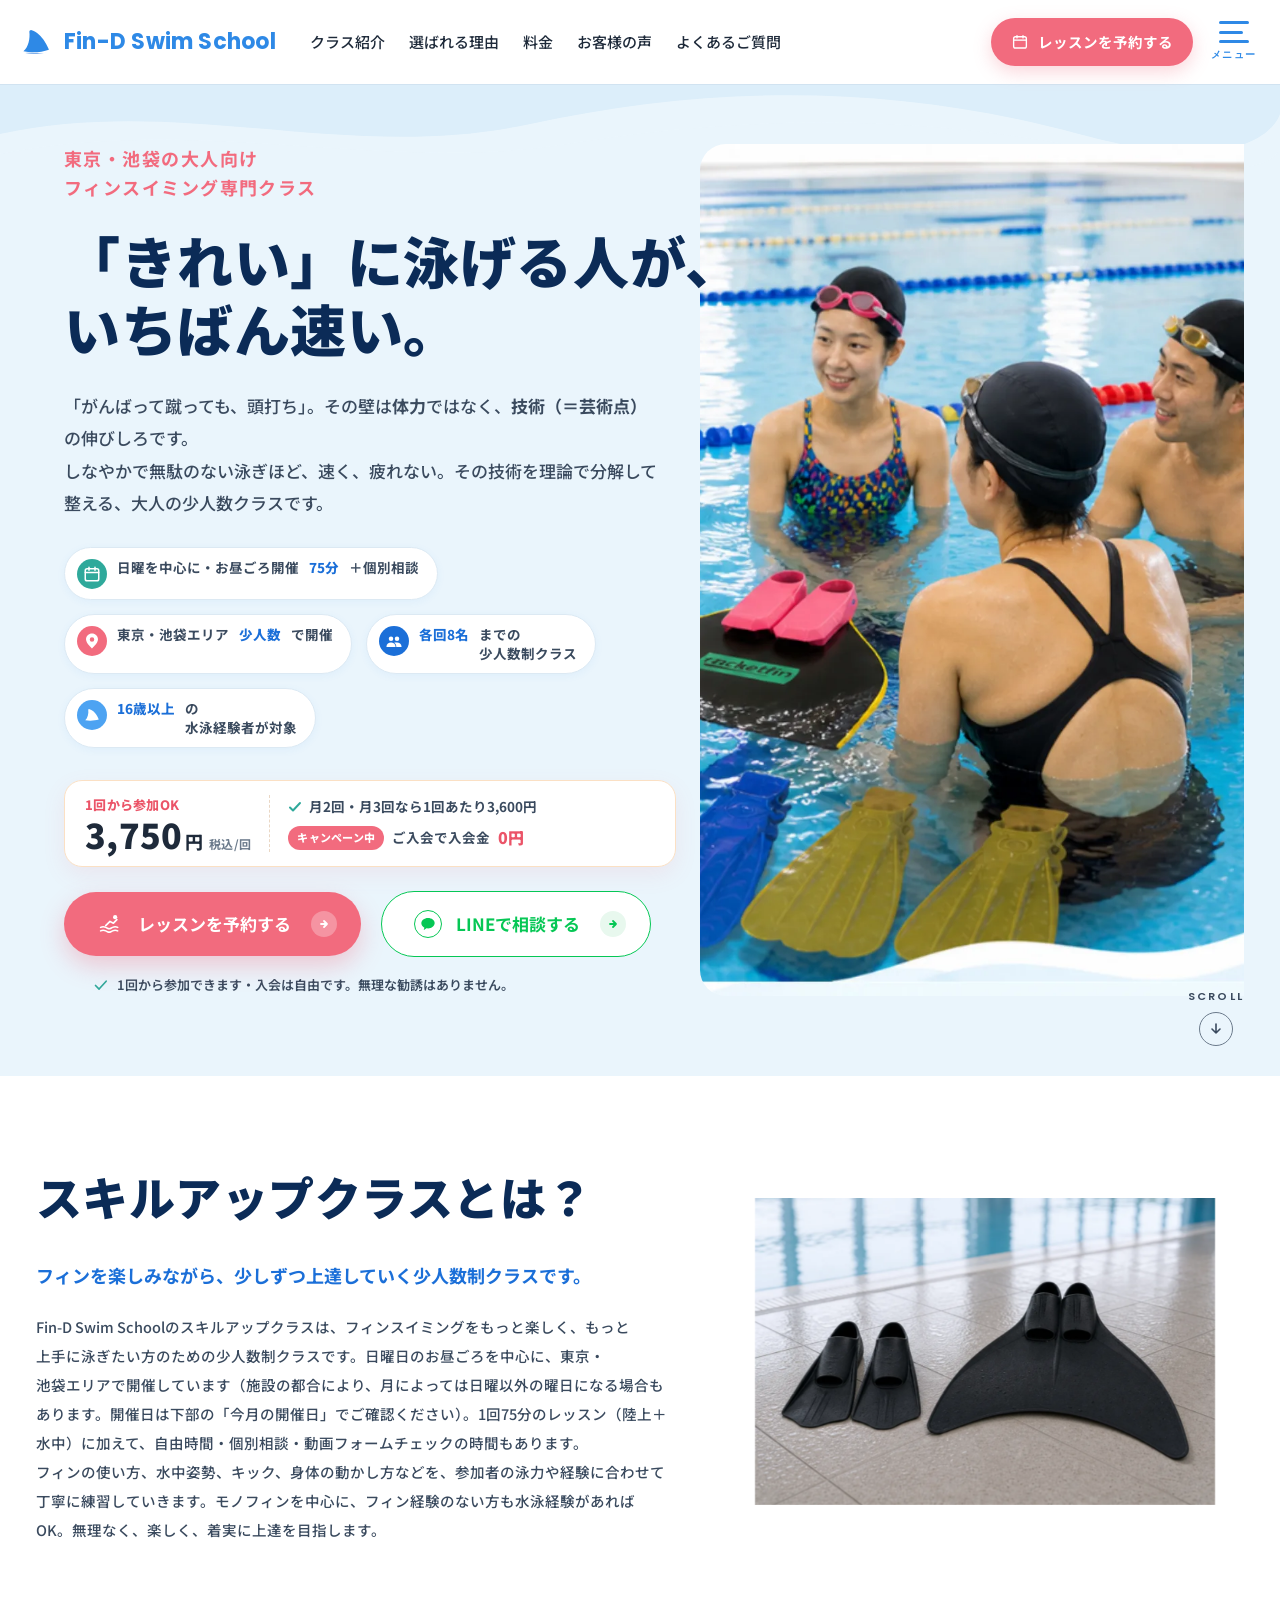
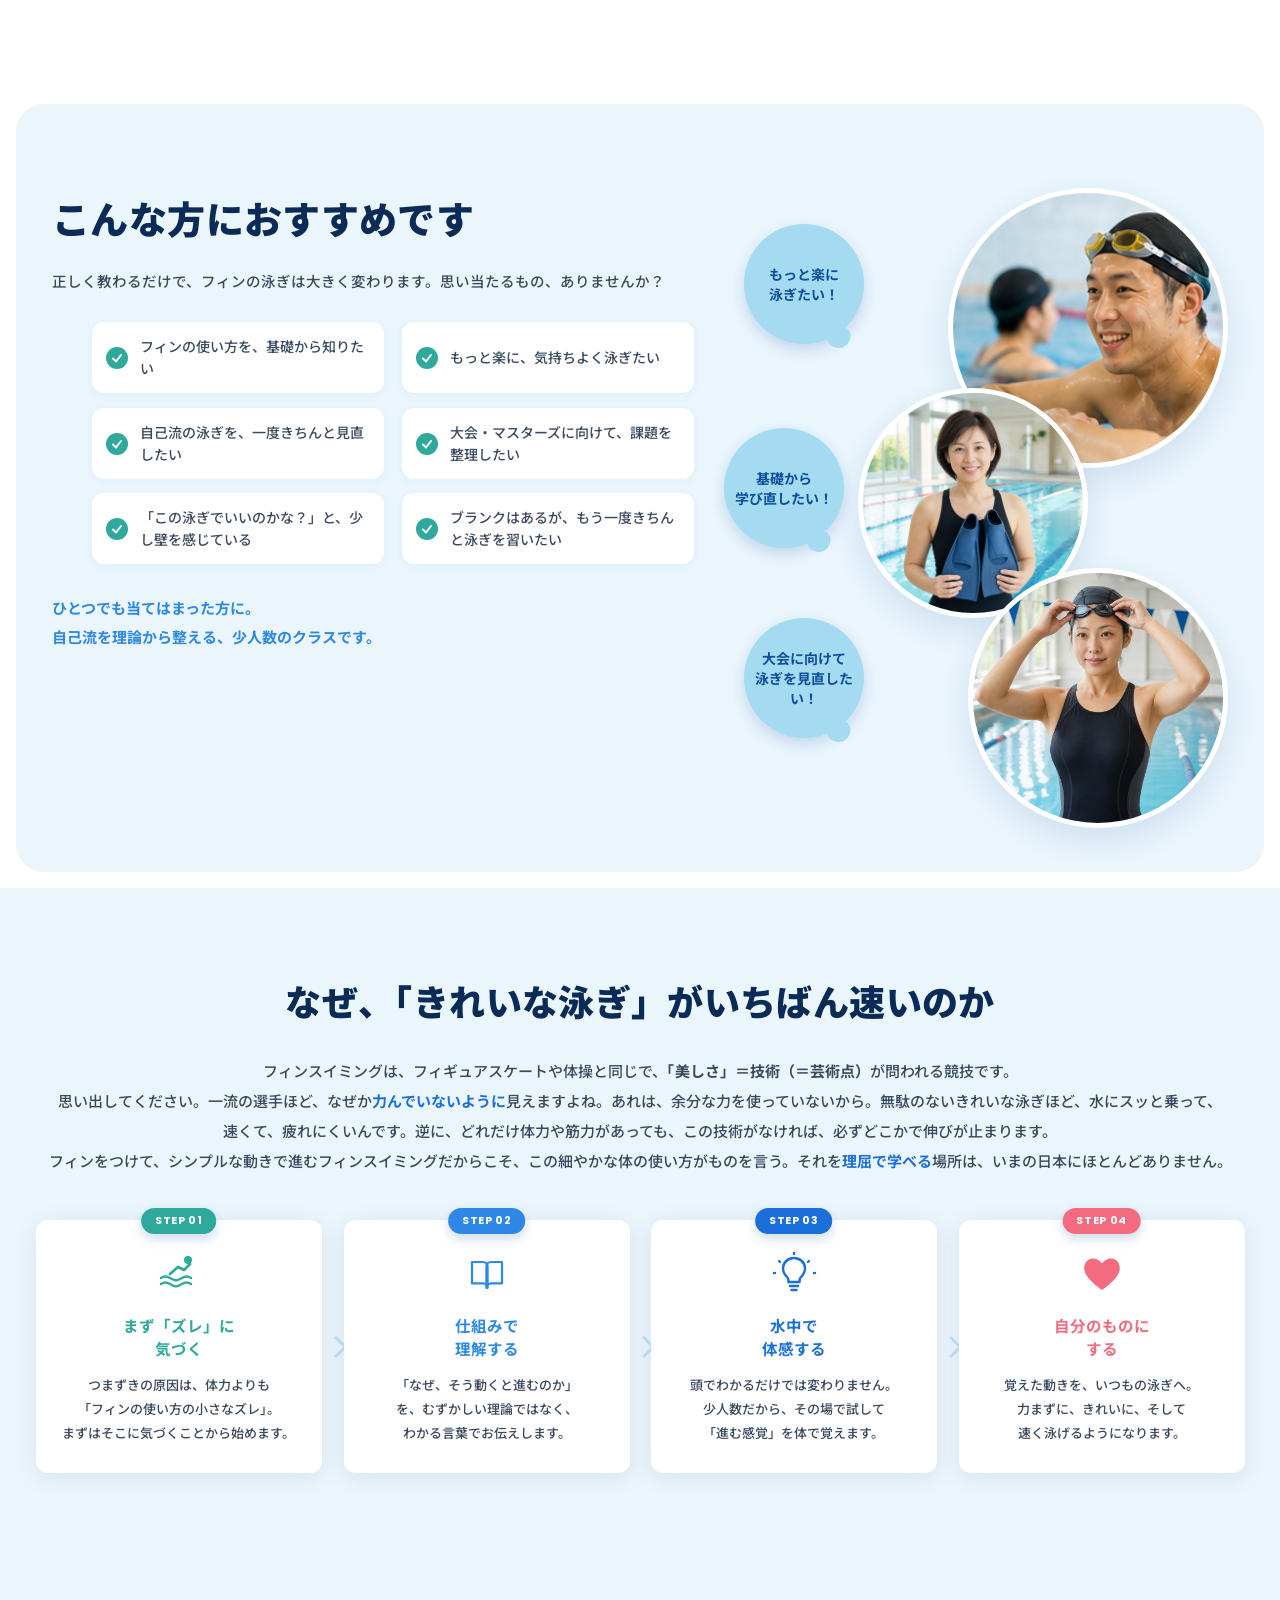
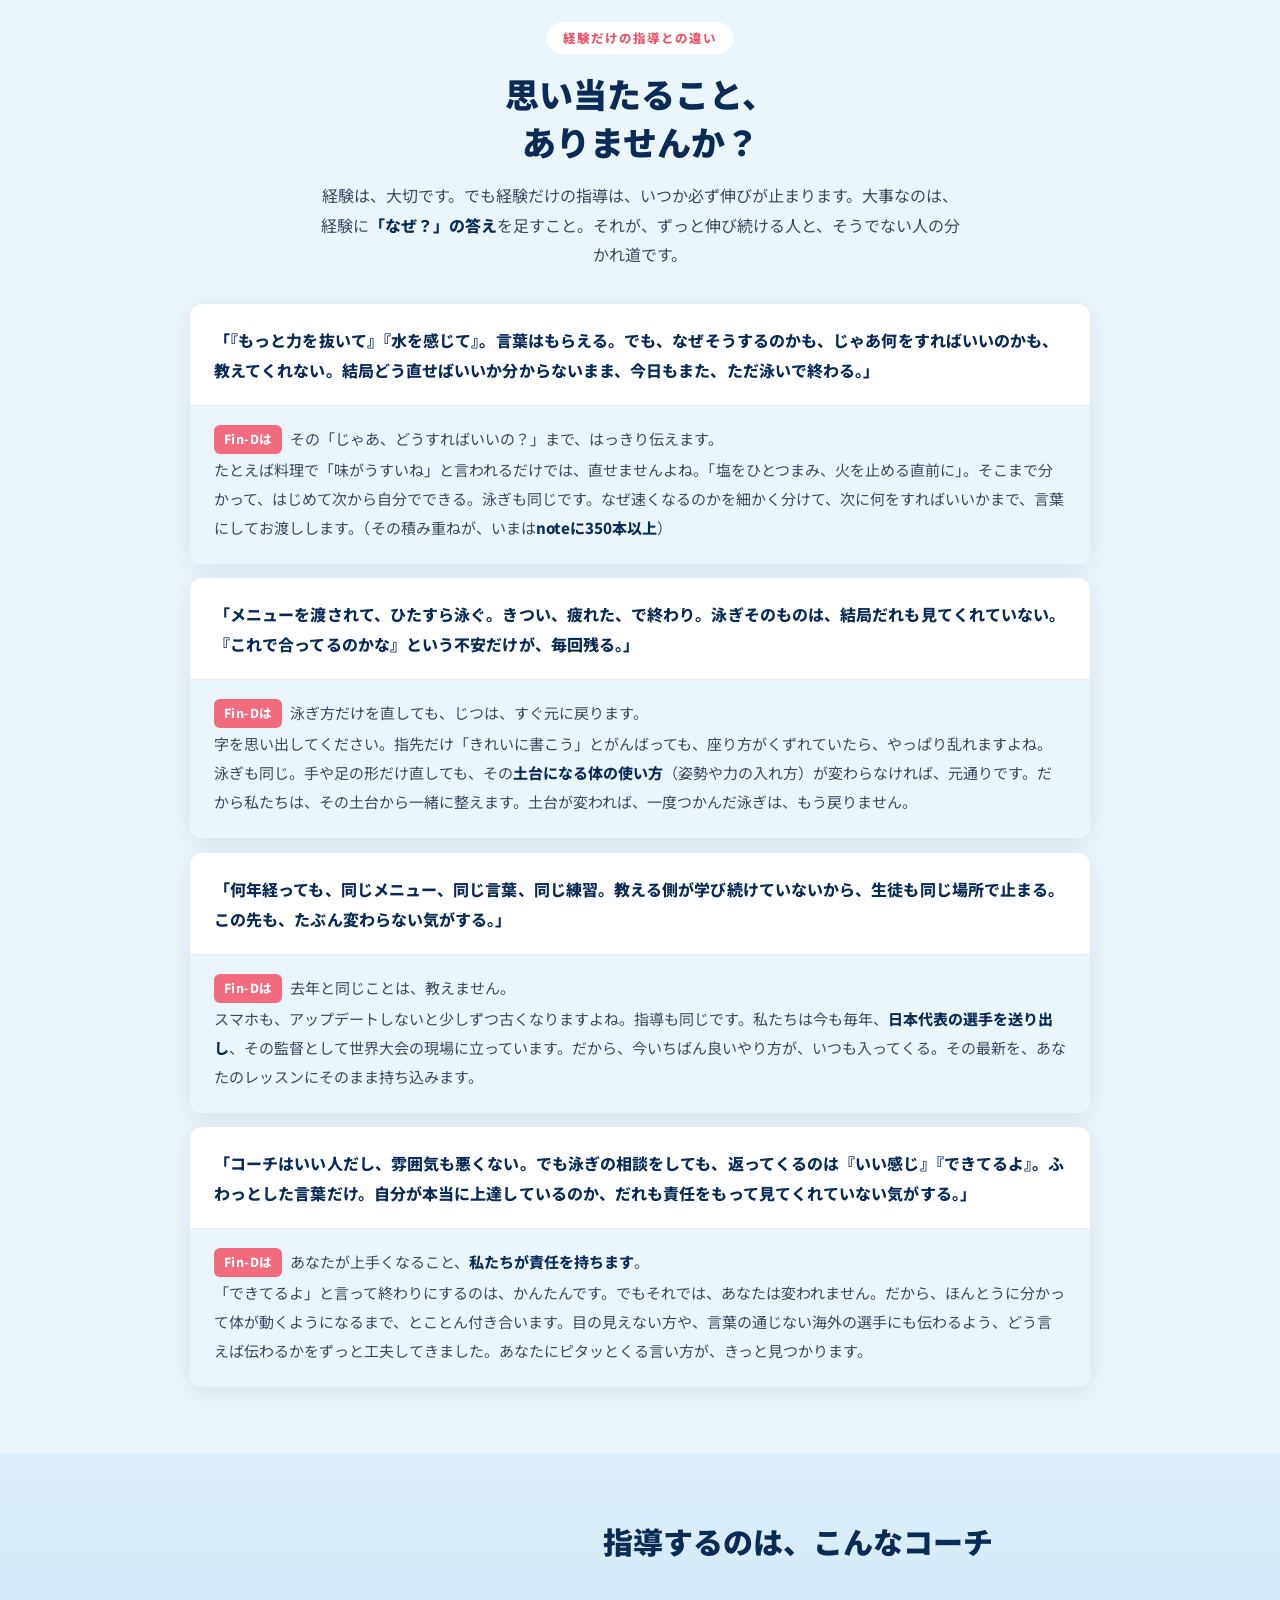
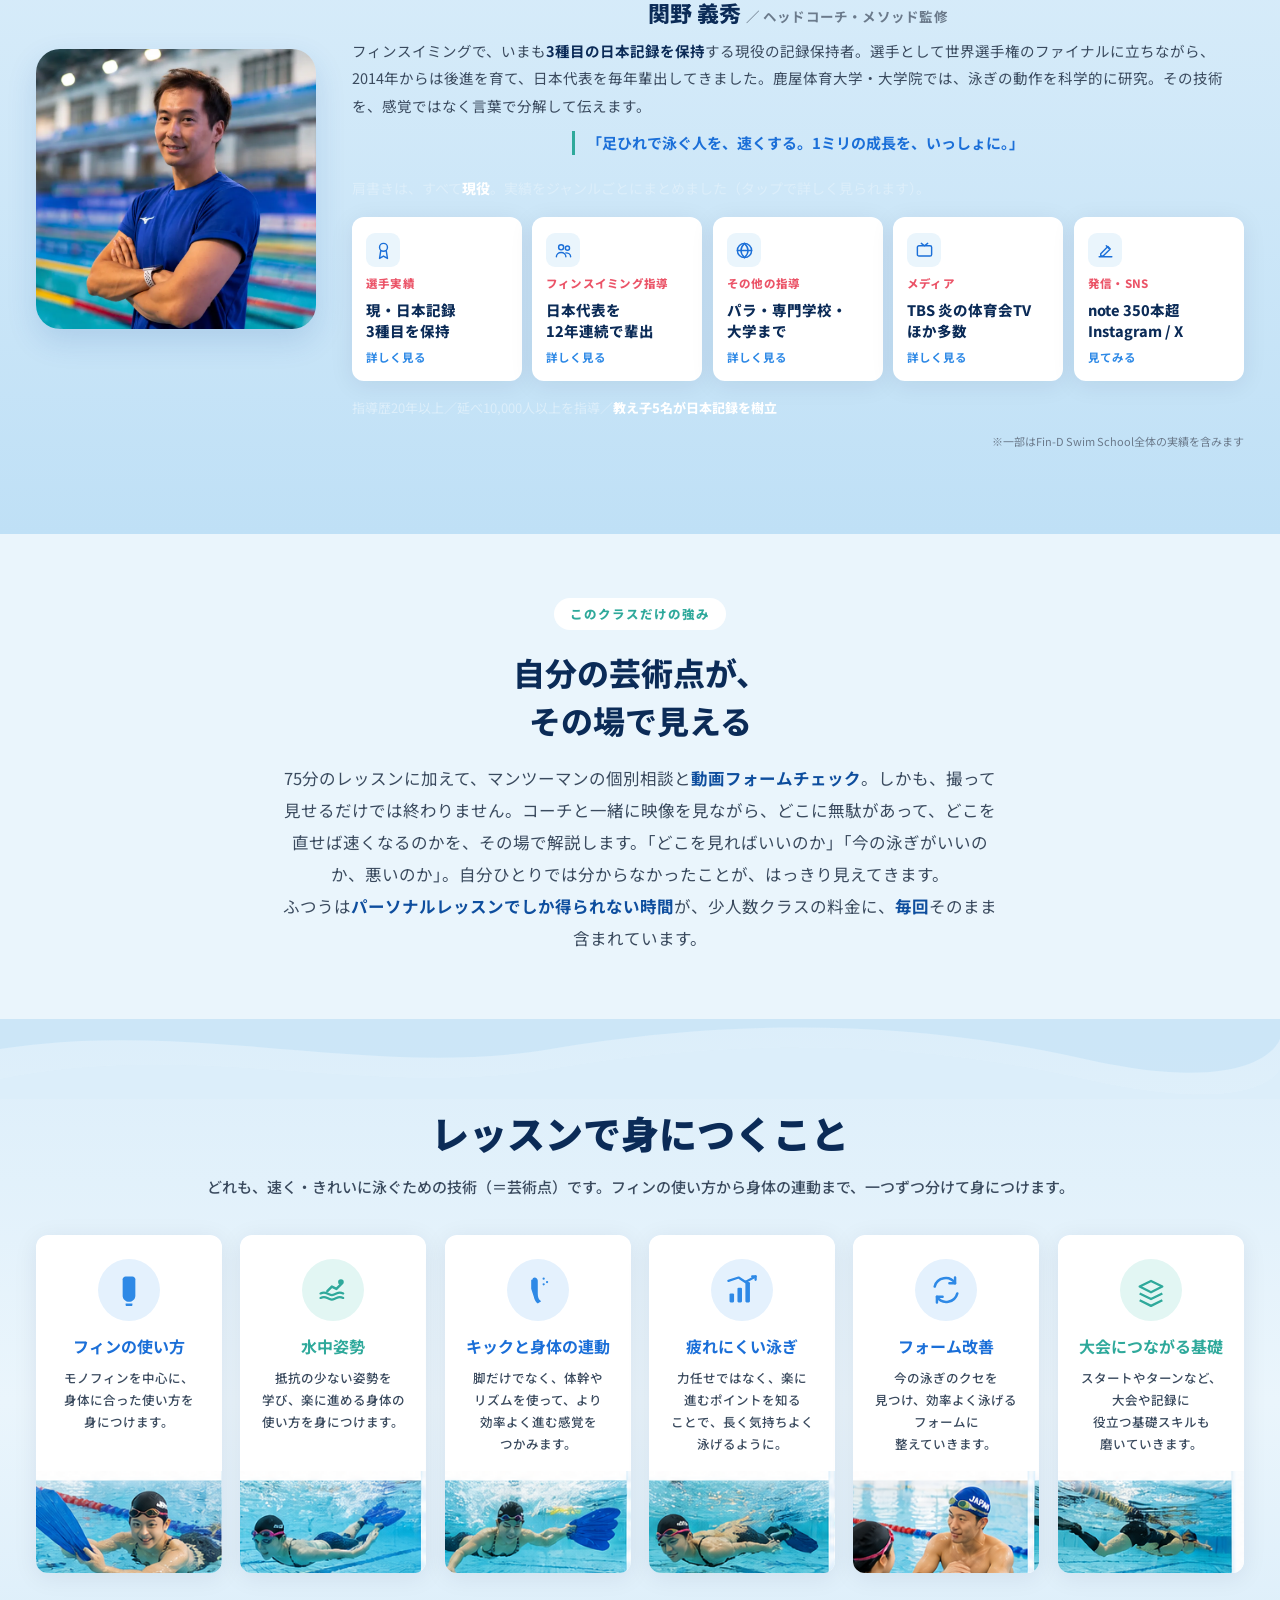
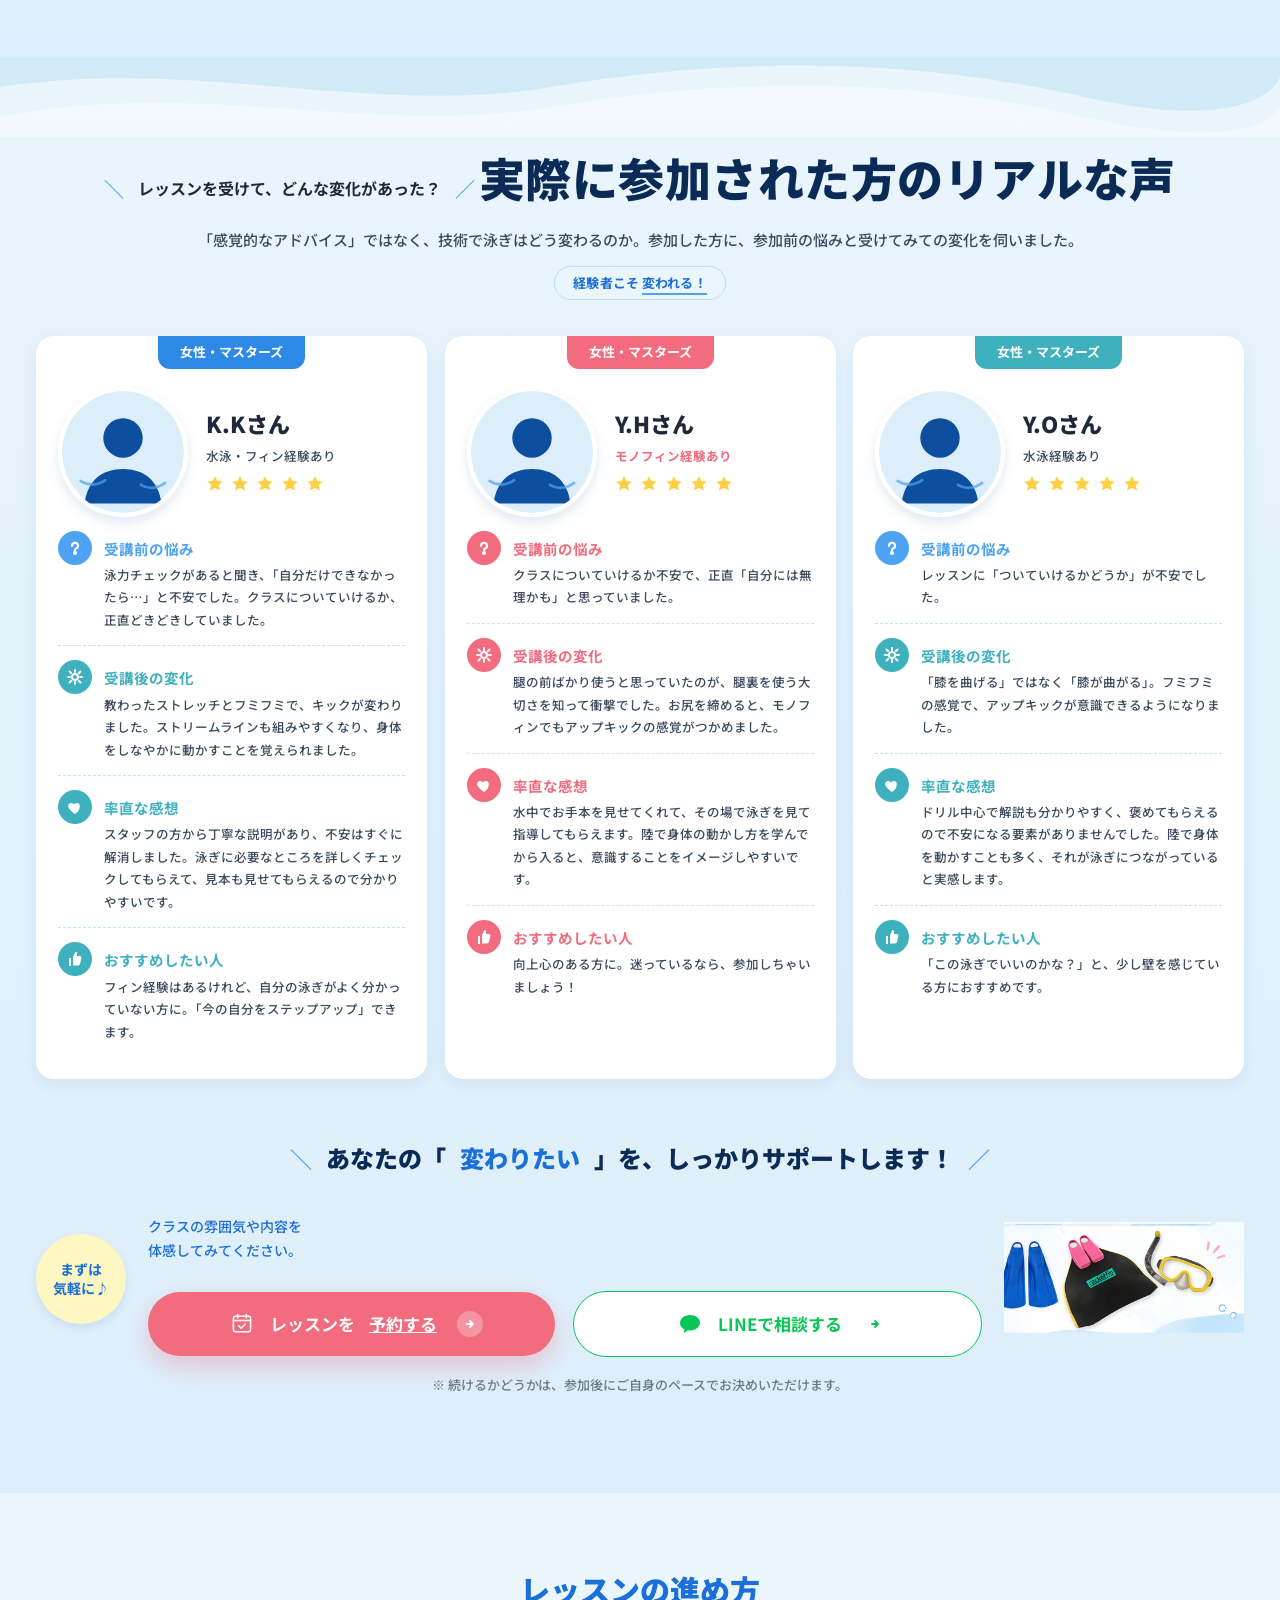
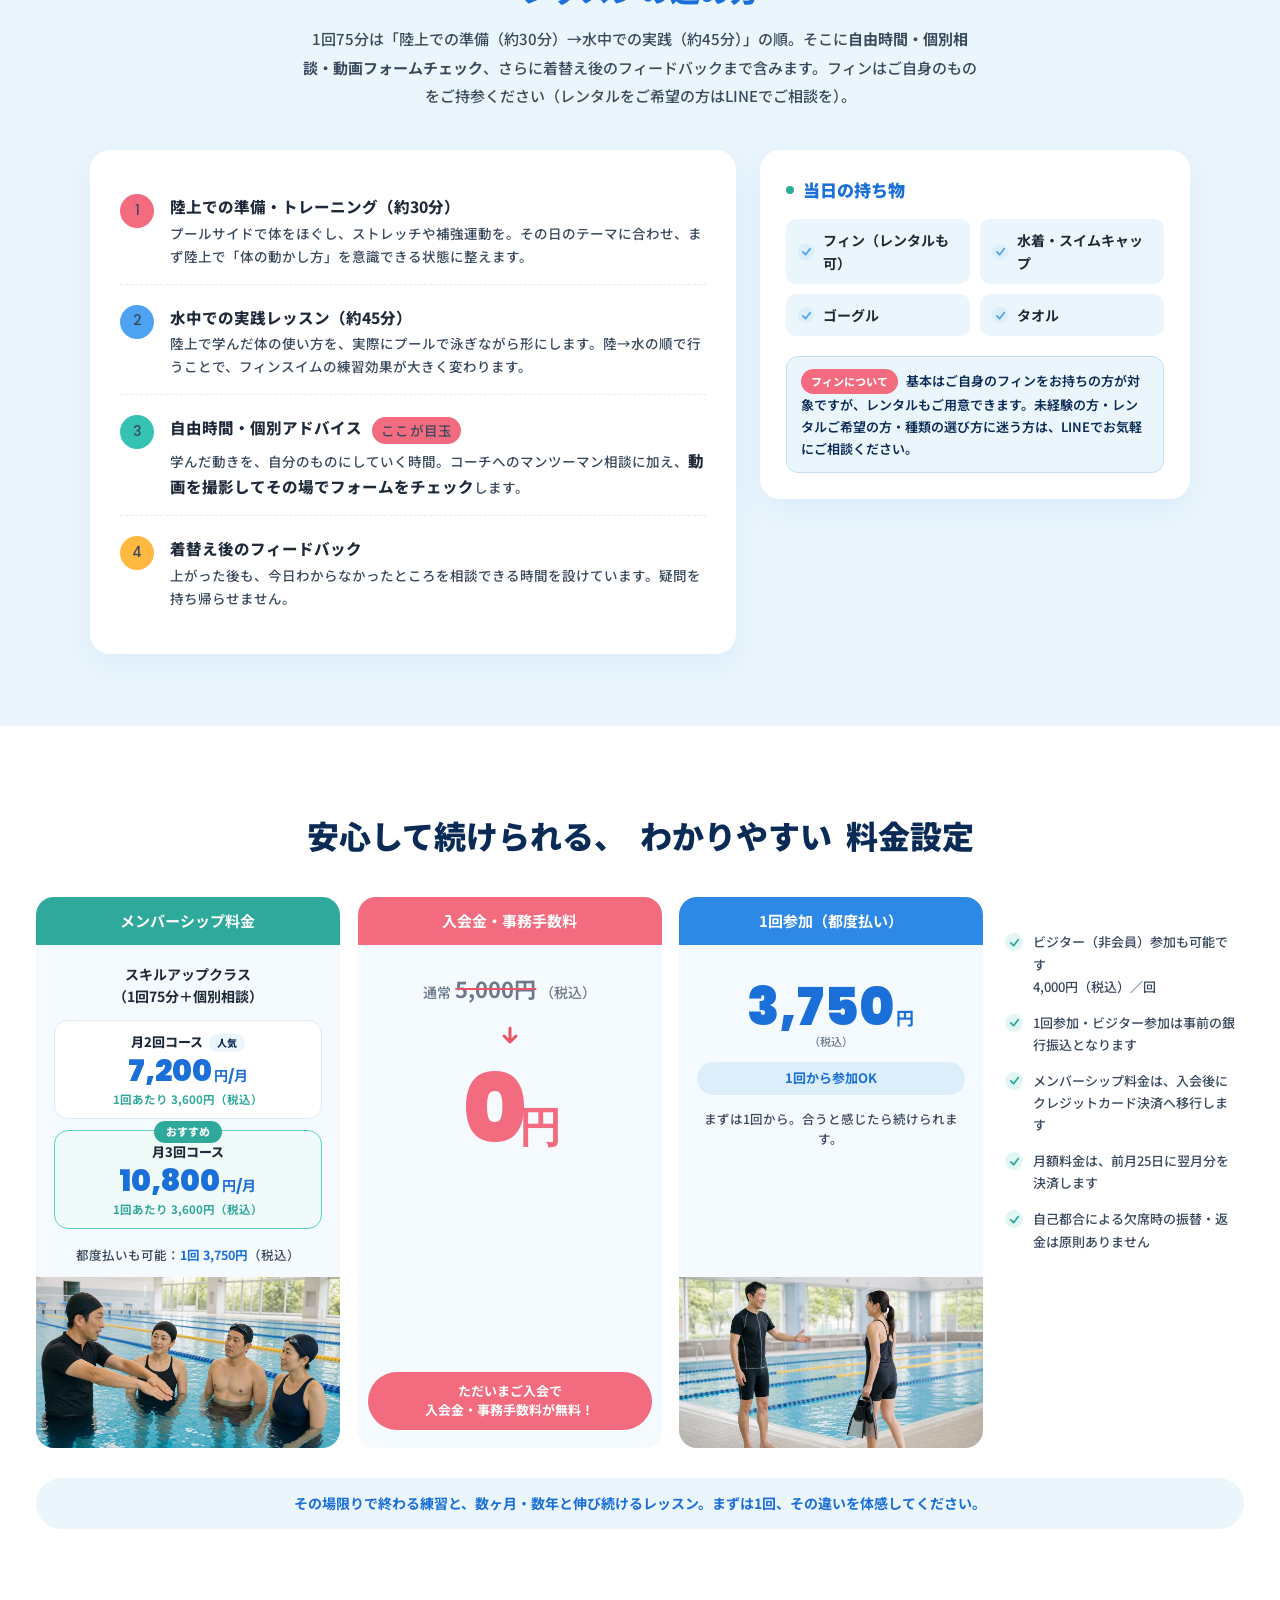
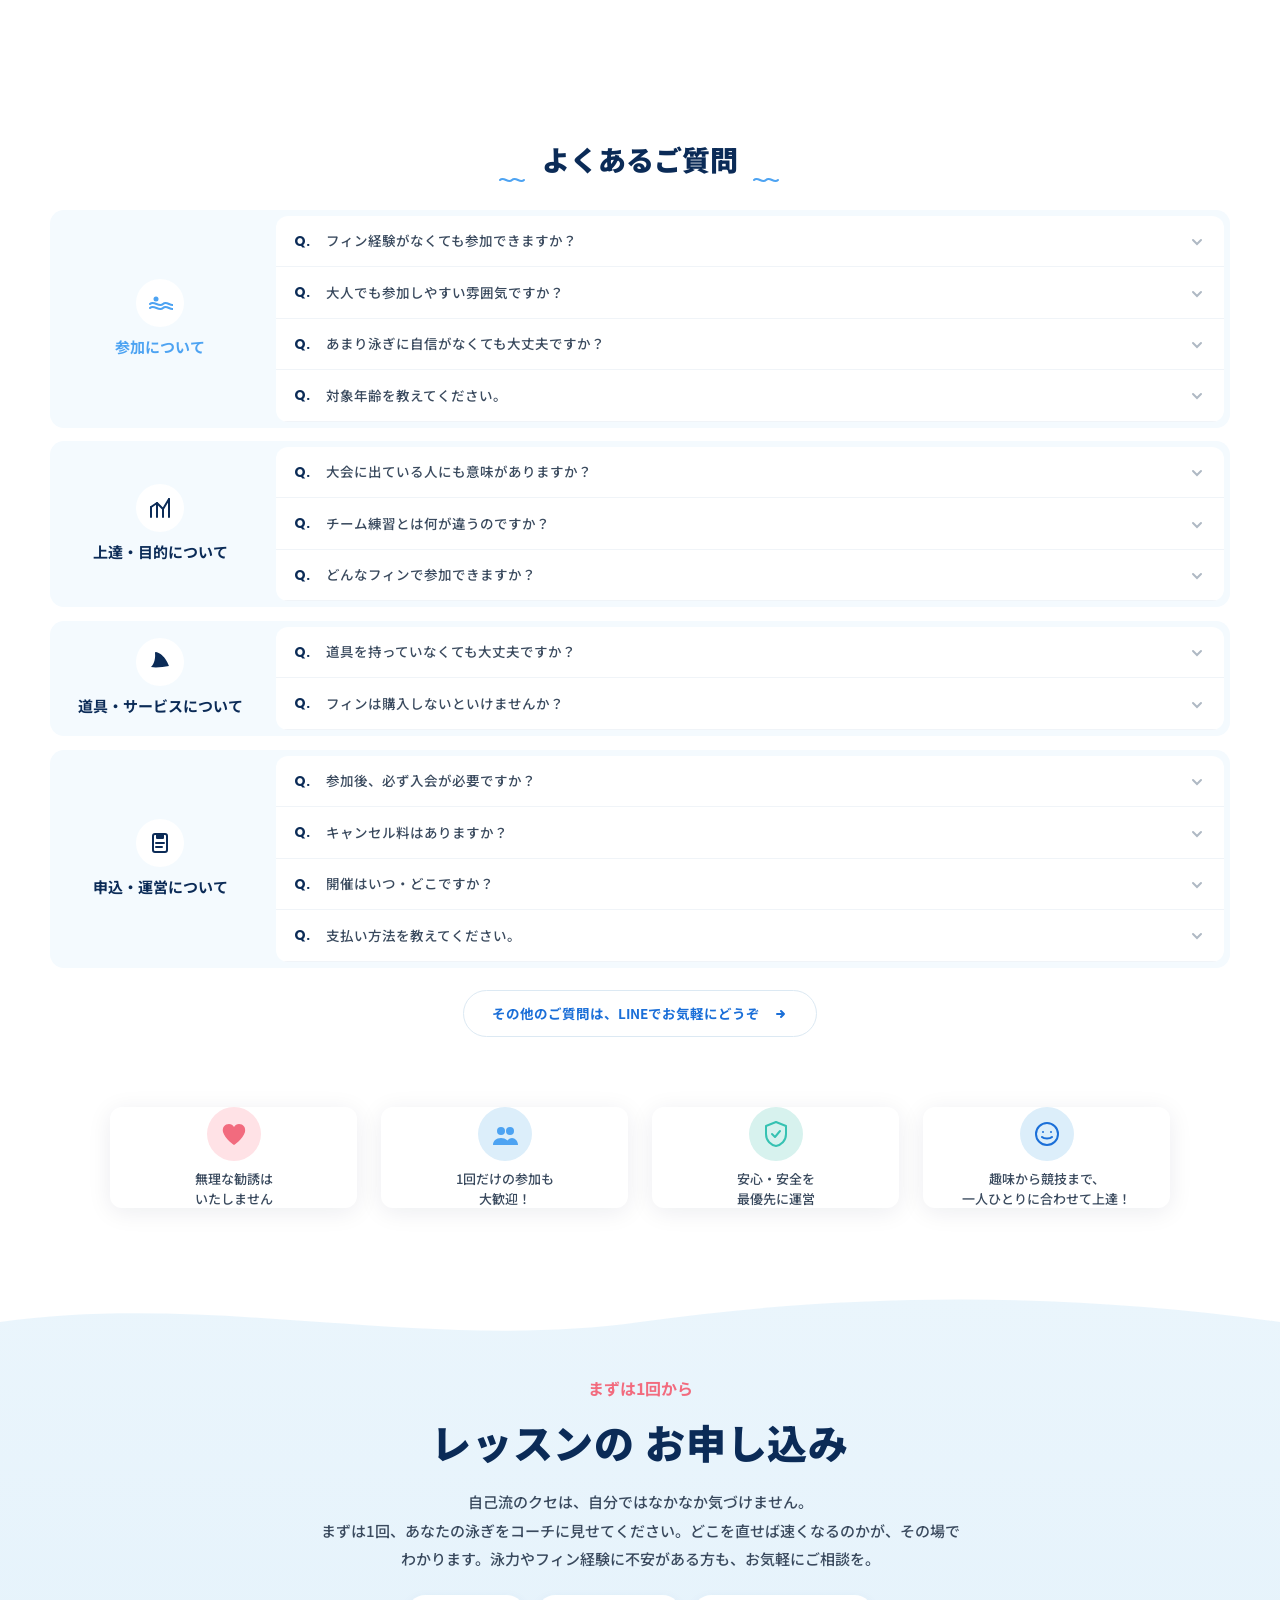
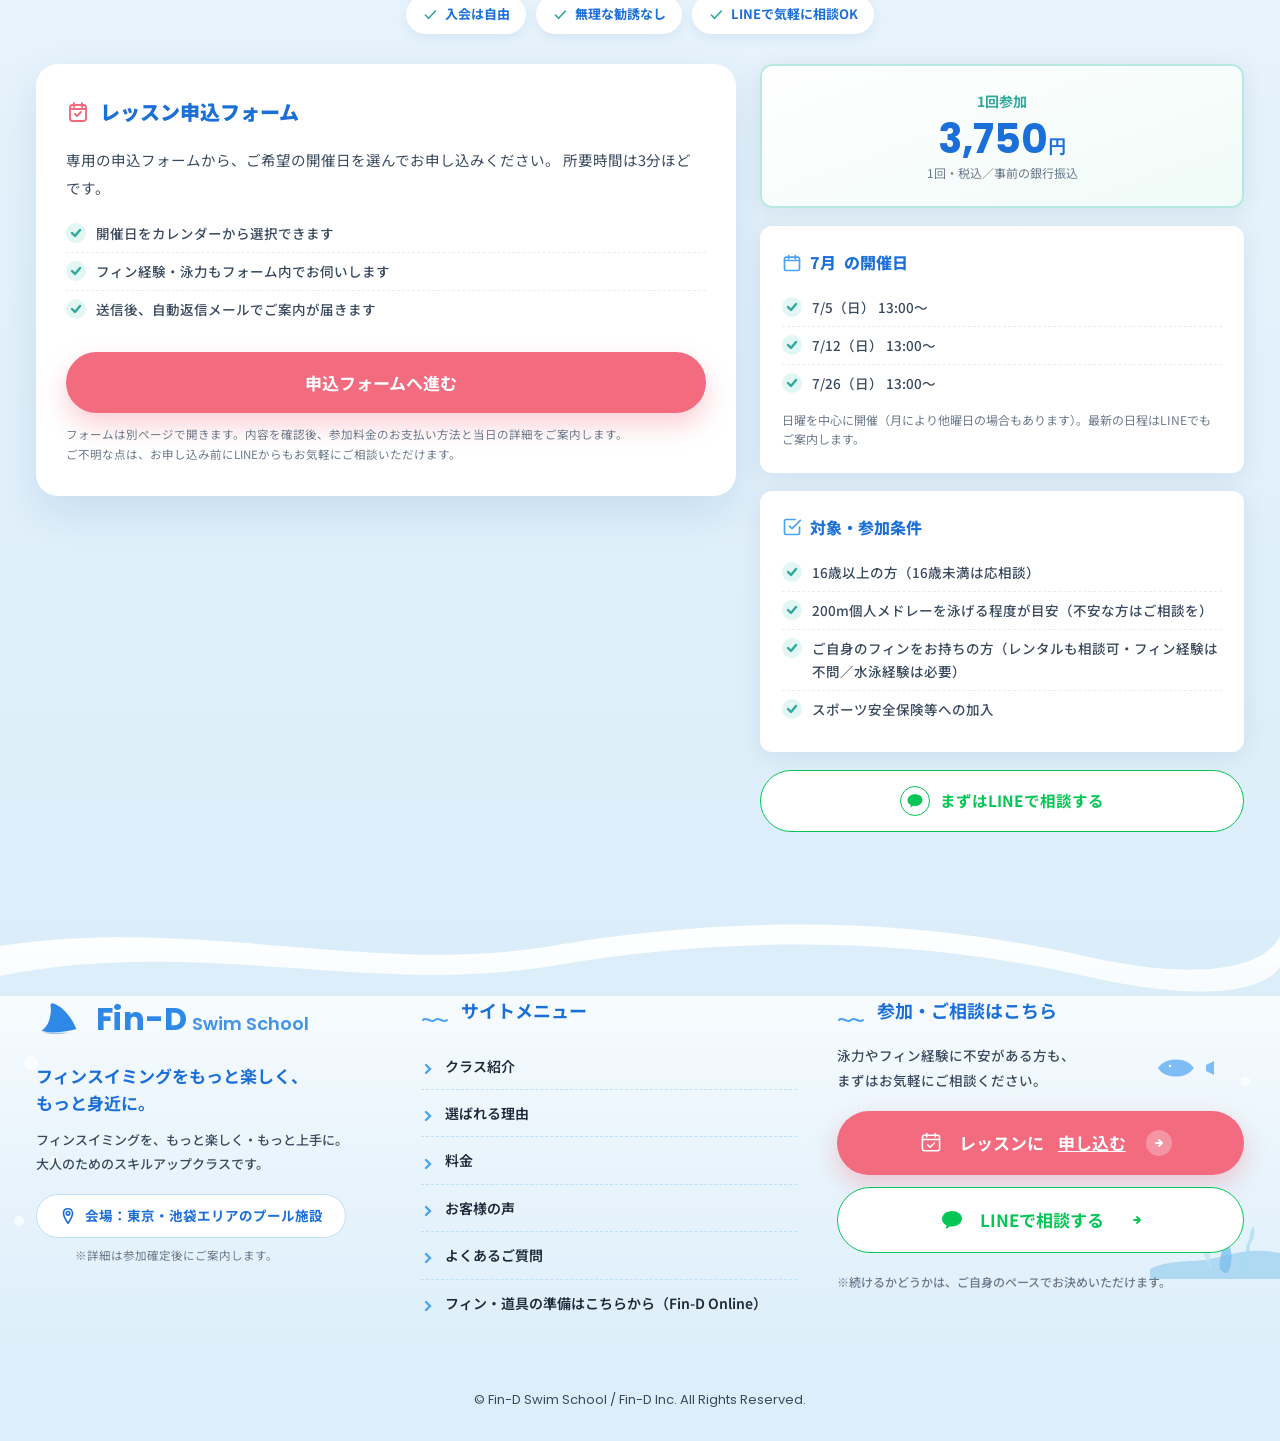
==== index.html @ 29ef105e "fix: 直書きreveal要素の空白固着を解消（比較/コーチ/当日の流れ） 登場アニメJSが自分でクラスを付けた要素のみ監視しており、HTMLに class="reveal"を直書きした18要素(比" ====
<!doctype html>
<html lang="ja">
<head>
<meta charset="utf-8" />
<meta name="viewport" content="width=device-width,initial-scale=1" />
<title>フィンスイミング教室｜東京・池袋の大人向けスキルアップクラス｜Fin-D Swim School</title>
<meta name="description" content="東京・池袋のフィンスイミング教室。「きれいに泳げる人が、いちばん速い」——フィンスイミングは芸術点＝技術が問われる競技です。日本記録保持者のヘッドコーチが、自己流を理論で分解して整える16歳以上の少人数制クラス（各回8名）。日曜を中心に月数回、75分レッスン（陸上＋水中）＋動画フォームチェック・個別相談つき。" />
<meta name="keywords" content="フィンスイミング,フィンスイミング 教室,フィンスイミング 東京,フィンスイミング 池袋,フィンスイミング 大人,モノフィン,スキルアップ,Fin-D Swim School" />
<meta name="robots" content="index, follow" />
<link rel="canonical" href="https://yoshihire.github.io/findss-skillup/" />
<meta property="og:site_name" content="Fin-D Swim School" />
<meta property="og:title" content="フィンスイミング教室｜東京・池袋の大人向けスキルアップクラス｜Fin-D Swim School" />
<meta property="og:description" content="「きれいに泳げる人が、いちばん速い」。日本記録保持者のコーチが、芸術点＝技術を理論で分解して整える、東京・池袋の大人のフィンスイミング少人数クラス。動画フォームチェック＋個別相談つき。" />
<meta property="og:type" content="website" />
<meta property="og:url" content="https://yoshihire.github.io/findss-skillup/" />
<meta property="og:image" content="https://yoshihire.github.io/findss-skillup/project/assets/fv-photo.webp" />
<meta property="og:locale" content="ja_JP" />
<meta name="twitter:card" content="summary_large_image" />
<meta name="twitter:title" content="フィンスイミング教室｜東京・池袋の大人向けスキルアップクラス｜Fin-D Swim School" />
<meta name="twitter:description" content="日本記録保持者のコーチが、芸術点＝技術を理論で分解して整える、東京・池袋の大人のフィンスイミング少人数クラス。" />
<meta name="twitter:image" content="https://yoshihire.github.io/findss-skillup/project/assets/fv-photo.webp" />
<script type="application/ld+json">
{
  "@context": "https://schema.org",
  "@graph": [
    {
      "@type": ["LocalBusiness", "SportsActivityLocation"],
      "@id": "https://yoshihire.github.io/findss-skillup/#organization",
      "name": "Fin-D Swim School スキルアップクラス",
      "description": "東京・池袋の大人向けフィンスイミング専門クラス。日本記録保持者のヘッドコーチが、自己流を理論で分解して整える少人数制レッスン。",
      "url": "https://yoshihire.github.io/findss-skillup/",
      "image": "https://yoshihire.github.io/findss-skillup/project/assets/fv-photo.webp",
      "sport": "フィンスイミング",
      "areaServed": { "@type": "City", "name": "東京・池袋" },
      "address": { "@type": "PostalAddress", "addressLocality": "豊島区", "addressRegion": "東京都", "addressCountry": "JP" },
      "priceRange": "¥3,600〜¥4,000",
      "sameAs": ["https://lin.ee/xF6GnbP", "https://fin-d.co.jp"]
    },
    {
      "@type": "Person",
      "@id": "https://yoshihire.github.io/findss-skillup/#coach",
      "name": "関野 義秀",
      "jobTitle": "ヘッドコーチ・メソッド監修",
      "worksFor": { "@id": "https://yoshihire.github.io/findss-skillup/#organization" },
      "award": [
        "フィンスイミング日本記録保持者（現・3種目：800mサーフィス／4×200mサーフィスリレー／短水路800mサーフィス）",
        "世界選手権ファイナリスト",
        "日本選手権 サーフィス種目メダリスト・大会MVP2年連続",
        "ジュニア日本代表監督（2017年〜）",
        "東京2020パラリンピック 水泳コーチ"
      ],
      "alumniOf": { "@type": "CollegeOrUniversity", "name": "鹿屋体育大学" },
      "knowsAbout": ["フィンスイミング", "モノフィン", "ドルフィンキック", "水中姿勢", "水泳技術指導"]
    },
    {
      "@type": "Course",
      "name": "フィンスイミング スキルアップクラス",
      "description": "16歳以上の水泳・フィン経験者向けの少人数制（各回8名）フィンスイミングレッスン。1回75分（陸上30分＋水中45分）に、自由時間・個別相談・動画フォームチェックつき。自己流を理論で分解して整えます。",
      "provider": { "@id": "https://yoshihire.github.io/findss-skillup/#organization" },
      "instructor": { "@id": "https://yoshihire.github.io/findss-skillup/#coach" },
      "educationalCredentialAwarded": "フィンスイミング技術の習得",
      "teaches": ["フィンの使い方", "水中姿勢", "キックと身体の連動", "疲れにくい泳ぎ", "フォーム改善"],
      "offers": [
        { "@type": "Offer", "name": "1回参加（都度払い）", "price": "3750", "priceCurrency": "JPY", "category": "都度払い" },
        { "@type": "Offer", "name": "月2回コース", "price": "7200", "priceCurrency": "JPY", "category": "月額" },
        { "@type": "Offer", "name": "月3回コース", "price": "10800", "priceCurrency": "JPY", "category": "月額" }
      ],
      "hasCourseInstance": {
        "@type": "CourseInstance",
        "courseMode": "Onsite",
        "courseWorkload": "PT75M",
        "location": {
          "@type": "Place",
          "name": "東京・池袋エリアの屋内プール",
          "address": { "@type": "PostalAddress", "addressLocality": "豊島区", "addressRegion": "東京都", "addressCountry": "JP" }
        }
      }
    },
    {
      "@type": "FAQPage",
      "mainEntity": [
        { "@type": "Question", "name": "フィン経験がなくても参加できますか？", "acceptedAnswer": { "@type": "Answer", "text": "フィン経験は問いませんが、一定の泳力（200m個人メドレーが目安）のある水泳経験者の方が対象です。フィンが初めての方も、水泳経験があればご参加いただけます。不安な方はLINEでご相談ください。" } },
        { "@type": "Question", "name": "大人でも参加しやすい雰囲気ですか？", "acceptedAnswer": { "@type": "Answer", "text": "はい、大人の参加者も多く、マスターズ世代の方まで幅広くご参加いただいています。" } },
        { "@type": "Question", "name": "大会に出ている人にも意味がありますか？", "acceptedAnswer": { "@type": "Answer", "text": "はい。自己流の泳ぎに限界を感じている方を、フォームの見直しや効率的な身体の使い方でサポートします。" } },
        { "@type": "Question", "name": "チーム練習とは何が違うのですか？", "acceptedAnswer": { "@type": "Answer", "text": "チーム練習は、決められたメニューを泳ぎ込むのが中心です。私たちは、その手前にある技術（フィンの使い方や姿勢、体の動かし方）を、なぜそうするのかまで含めて、一人ひとりに合わせて教えます。" } },
        { "@type": "Question", "name": "道具を持っていなくても大丈夫ですか？", "acceptedAnswer": { "@type": "Answer", "text": "基本はご自身のフィンをお持ちの方が対象ですが、レンタルもご用意できます。フィンスイミングが未経験の方やレンタルをご希望の方は、LINEでお気軽にご相談ください。水着・スイムキャップ・ゴーグル・タオルはご持参ください。" } },
        { "@type": "Question", "name": "フィンは購入しないといけませんか？", "acceptedAnswer": { "@type": "Answer", "text": "いいえ、レンタルもご用意できます。まずはレンタルで始めて、続けたくなったら、目的やレベルに合う一本の選び方をレッスンやLINEでご相談いただけます。" } },
        { "@type": "Question", "name": "あまり泳ぎに自信がなくても大丈夫ですか？", "acceptedAnswer": { "@type": "Answer", "text": "クラスは200m個人メドレーを泳げる程度が目安ですが、泳力に不安のある方も、まずはお気軽にご相談ください。一人ひとりのレベルに合わせて、少人数で丁寧に進めていきます。" } },
        { "@type": "Question", "name": "対象年齢を教えてください。", "acceptedAnswer": { "@type": "Answer", "text": "16歳以上の方を対象としています（16歳未満は応相談）。趣味で楽しみたい方からマスターズ競技を目指す方まで、幅広い年代にご参加いただいています。" } },
        { "@type": "Question", "name": "どんなフィンで参加できますか？", "acceptedAnswer": { "@type": "Answer", "text": "モノフィンを中心に指導しています（ビーフィンにも対応）。お持ちのフィンに合わせてサポートします。" } },
        { "@type": "Question", "name": "参加後、必ず入会が必要ですか？", "acceptedAnswer": { "@type": "Answer", "text": "いいえ、参加後に続けるかどうかは自由です。ご自身のペースでお決めいただけます。" } },
        { "@type": "Question", "name": "キャンセル料はありますか？", "acceptedAnswer": { "@type": "Answer", "text": "開催日の1週間前以降は50%、前日・当日は100%のキャンセル料をいただきます。前日までのご連絡で1回まで日程変更が可能です。1回参加・ビジター参加は事前のお振込です。" } },
        { "@type": "Question", "name": "開催はいつ・どこですか？", "acceptedAnswer": { "@type": "Answer", "text": "日曜日のお昼ごろを中心に、東京・池袋エリアで開催しています。施設の都合により、月によっては日曜以外の曜日になる場合もあります（最新は「今月の開催日」やLINEでご確認ください）。1回75分（陸上30分＋水中45分）＋自由時間・個別相談・動画フォームチェックつき。詳しい会場はお申し込み後にご案内します。" } },
        { "@type": "Question", "name": "支払い方法を教えてください。", "acceptedAnswer": { "@type": "Answer", "text": "1回参加・ビジター参加は事前の銀行振込です。メンバーシップ料金は、ご入会後にクレジットカード決済へ移行します。" } }
      ]
    }
  ]
}
</script>
<link rel="preconnect" href="https://fonts.googleapis.com" />
<link rel="preconnect" href="https://fonts.gstatic.com" crossorigin />
<link href="https://fonts.googleapis.com/css2?family=Noto+Sans+JP:wght@400;500;700;900&family=Poppins:wght@500;600;700&display=swap" rel="stylesheet" />
<style>
  :root{
    /* Brand palette — sampled from the supplied design comp */
    --blue-900:#0E4E9E;
    --blue-700:#1B6FD8;
    --blue-600:#2E89E6;
    --blue-500:#4DA3F2;
    --blue-200:#BFE0F6;
    --blue-100:#DCEEFA;
    --blue-50:#EAF5FC;
    /* Redesign Phase 1 — 権威のネイビー（見出し・数値のアンカー） */
    --navy-950:#081F3F;
    --navy-900:#0B2B57;
    --teal-500:#2FA99B; /* 大人化のため彩度を下げた達成/チェック色（旧 #36C2B2） */
    --teal-400:#5DD0C3;
    --yellow:#FFD046;
    --coral-500:#F26B7E;
    --coral-600:#EB5468;
    --line-green:#06C755;
    --ink-900:#1E2A3A;
    --ink-700:#3A4A5E;
    --ink-500:#6B7A8B;
    --ink-300:#AFB9C4;
    --white:#ffffff;
    /* Redesign Phase 1 — 形状・影の統一トークン */
    --radius:12px;
    --shadow:0 4px 24px rgba(8,31,63,.08);
  }
  *{box-sizing:border-box}
  /* overflow-x:clip (not hidden) keeps the body from becoming a scroll
     container, which would otherwise break position:sticky on the header */
  html,body{margin:0;padding:0; overflow-x:clip}
  /* anchor targets shouldn't be hidden behind the sticky header */
  section[id], div[id]{scroll-margin-top:96px}
  body{
    font-family:"Noto Sans JP","Hiragino Kaku Gothic ProN","Yu Gothic",sans-serif;
    color:var(--ink-900);
    background:#fff;
    -webkit-font-smoothing:antialiased;
    text-rendering:optimizeLegibility;
    line-height:1.6;
  }
  img{display:block;max-width:100%}
  a{color:inherit;text-decoration:none}

  /* ────────────────── HEADER ────────────────── */
  .site-header{
    position:sticky; top:0; z-index:50;
    background:#fff;
    height:84px;
    display:flex; align-items:center;
    padding:0 20px;
    box-shadow:0 1px 0 rgba(20,40,80,.05);
  }
  .header-inner{
    width:100%;
    max-width:1400px;
    margin:0 auto;
    display:flex; align-items:center; gap:26px;
  }
  .logo{
    display:flex; align-items:center; gap:10px;
    font-family:"Poppins","Noto Sans JP",sans-serif;
    font-weight:700;
    font-size:22px;
    letter-spacing:.01em;
    color:var(--blue-600);
    white-space:nowrap;
  }
  .logo svg{width:34px;height:34px;flex-shrink:0}
  .primary-nav{
    display:flex; align-items:center; gap:24px;
    margin-left:8px;
  }
  .primary-nav a{
    font-size:15px;
    font-weight:500;
    color:var(--ink-900);
    padding:8px 0;
    position:relative;
    transition:color .15s;
    white-space:nowrap;
  }
  .primary-nav a:hover{color:var(--blue-600)}
  .header-actions{
    margin-left:auto;
    display:flex; align-items:center; gap:14px;
  }
  .cta-pill{
    display:inline-flex; align-items:center; gap:9px;
    background:var(--blue-600);
    color:#fff;
    font-weight:700; font-size:14.5px;
    padding:12px 20px;
    border-radius:999px;
    box-shadow:0 6px 18px rgba(46,137,230,.28);
    transition:transform .15s, box-shadow .15s, background .15s;
    white-space:nowrap;
  }
  .cta-pill:hover{background:var(--blue-700); transform:translateY(-1px); box-shadow:0 10px 22px rgba(46,137,230,.32)}
  .cta-pill svg{width:18px;height:18px}
  .hamburger{
    display:flex; flex-direction:column; align-items:center;
    cursor:pointer;
    padding:6px 4px;
    background:none; border:0;
    color:var(--blue-600);
  }
  .hamburger .bars{
    width:30px; height:22px;
    display:flex; flex-direction:column; justify-content:space-between;
  }
  .hamburger .bars span{
    display:block; height:3px; background:var(--blue-600); border-radius:2px;
  }
  .hamburger .bars span:nth-child(2){width:80%}
  .hamburger small{
    font-family:"Poppins",sans-serif;
    font-size:10px; font-weight:600; letter-spacing:.12em;
    margin-top:4px; color:var(--blue-600);
  }
  .hamburger[aria-expanded="true"] .bars span:nth-child(1){transform:translateY(8px) rotate(45deg)}
  .hamburger[aria-expanded="true"] .bars span:nth-child(2){opacity:0}
  .hamburger[aria-expanded="true"] .bars span:nth-child(3){transform:translateY(-8px) rotate(-45deg)}
  .hamburger .bars span{transition:transform .25s, opacity .2s}

  /* Mobile menu drawer */
  .mobile-menu{
    position:fixed; top:84px; left:0; right:0;
    background:#fff;
    box-shadow:0 12px 24px rgba(20,80,160,.12);
    transform:translateY(-110%);
    transition:transform .3s ease-out, visibility .3s;
    z-index:49;
    padding:8px 0 16px;
    border-top:1px solid #EEF4F9;
    /* keep the drawer fully hidden when closed so its bottom CTA can't
       peek into the top of the viewport */
    visibility:hidden;
  }
  .mobile-menu.is-open{transform:translateY(0); visibility:visible}
  .mobile-menu ul{list-style:none; margin:0; padding:0}
  .mobile-menu li{border-bottom:1px solid #F0F5FA}
  .mobile-menu li:last-child{border-bottom:0}
  .mobile-menu a{
    display:flex; align-items:center; justify-content:space-between;
    padding:14px 24px;
    font-size:15px; font-weight:600;
    color:var(--ink-900);
  }
  .mobile-menu a::after{
    content:"";
    width:8px; height:8px;
    border-top:2px solid var(--blue-500);
    border-right:2px solid var(--blue-500);
    transform:rotate(45deg);
  }
  .mobile-menu .menu-cta{
    padding:16px 24px 0;
  }
  .mobile-menu .menu-cta a{
    justify-content:center;
    background:var(--blue-600); color:#fff;
    padding:14px;
    border-radius:999px;
    box-shadow:0 6px 14px rgba(46,137,230,.28);
  }
  .mobile-menu .menu-cta a::after{display:none}
  @media (max-width: 900px){
    .mobile-menu{top:72px}
  }

  /* ────────────────── HERO / FV ────────────────── */
  .hero{
    position:relative;
    background:var(--blue-50);
    overflow:hidden;
    min-height:760px;
  }
  .hero-inner{
    position:relative;
    max-width:1400px;
    margin:0 auto;
    padding:60px 36px 80px;
    display:grid;
    grid-template-columns: 1fr 1fr;
    gap:24px;
    align-items:center;
    min-height:760px;
  }

  /* Decorative top wave band */
  .deco-wave{
    position:absolute; left:0; right:0; top:0;
    height:90px;
    pointer-events:none;
    z-index:1;
  }
  .deco-wave svg{width:100%;height:100%}

  /* Floating fish + bubble decorations */
  .deco{position:absolute; pointer-events:none; z-index:2}
  .deco svg{width:100%;height:100%; display:block}
  .deco-fish-1{top:140px; left:60px; width:46px; height:30px; opacity:.55}
  .deco-fish-2{top:430px; left:38px; width:38px; height:24px; opacity:.5}
  .deco-fish-3{top:300px; left:540px; width:42px; height:28px; opacity:.45}
  .deco-fish-4{bottom:120px; left:50%; width:50px; height:32px; opacity:.4; transform:translateX(-80%)}
  .deco-fish-5{top:200px; right:38%; width:36px; height:24px; opacity:.5}
  .deco-bubble{border-radius:50%; background:#fff; opacity:.7}
  .b1{top:120px; left:140px; width:12px; height:12px; opacity:.85}
  .b2{top:175px; left:120px; width:8px; height:8px; opacity:.85}
  .b3{top:230px; left:170px; width:6px; height:6px; opacity:.8}
  .b4{top:480px; left:200px; width:10px; height:10px; opacity:.8}
  .b5{top:540px; left:240px; width:6px; height:6px; opacity:.75}
  .b6{top:660px; left:120px; width:14px; height:14px; opacity:.75}

  /* Left content column */
  .hero-content{
    position:relative; z-index:5;
    max-width:640px;
    padding-left:28px;
  }
  .eyebrow{
    display:inline-block;
    font-family:"Noto Sans JP",sans-serif;
    font-weight:700;
    font-size:18px;
    color:var(--blue-600);
    letter-spacing:.08em;
    margin-bottom:24px;
  }
  .hero-title{
    font-weight:900;
    font-size:64px;
    line-height:1.22;
    letter-spacing:.01em;
    color:var(--navy-900); /* Phase 2G: 見出しをnavyに統一（権威・コントラスト） */
    margin:0 0 28px;
  }
  .hero-title .accent-teal{color:var(--teal-500)}
  .hero-title .nowrap{white-space:nowrap}
  /* ── Reusable hand-drawn wavy yellow underline (matches design comp) ── */
  .wavy-underline{
    position:relative;
    display:inline-block;
  }
  .wavy-underline::after{
    content:"";
    position:absolute;
    left:-2px; right:-2px;
    bottom:-0.16em;
    height:0.30em;
    background:no-repeat center/100% 100%
      url("data:image/svg+xml;utf8,<svg xmlns='http://www.w3.org/2000/svg' viewBox='0 0 100 12' preserveAspectRatio='none'><path d='M1 7 Q 17 1.5 33 6 T 66 6 T 99 6.5' fill='none' stroke='%23FFD046' stroke-width='4' stroke-linecap='round'/></svg>");
    pointer-events:none;
  }
  /* ── Reusable 3-stroke "excitement" spark marks flanking headings
        (matches the diagonal triple-line motif in the design comp) ── */
  .spark-mark{
    display:inline-block; flex:0 0 auto;
    width:20px; height:26px;
    color:var(--blue-600);
    vertical-align:middle;
  }
  .spark-mark svg{width:100%; height:100%; display:block}
  .spark-mark.teal{color:var(--teal-500)}

  /* legacy alias still used by the hero markup */
  .hero-title .accent-underline{
    position:relative;
    display:inline-block;
  }
  .hero-title .accent-underline::after{
    content:"";
    position:absolute;
    left:-2px; right:-2px;
    bottom:-0.14em;
    height:0.30em;
    background:no-repeat center/100% 100%
      url("data:image/svg+xml;utf8,<svg xmlns='http://www.w3.org/2000/svg' viewBox='0 0 100 12' preserveAspectRatio='none'><path d='M1 7 Q 17 1.5 33 6 T 66 6 T 99 6.5' fill='none' stroke='%23FFD046' stroke-width='4' stroke-linecap='round'/></svg>");
    pointer-events:none;
  }
  .hero-lead{
    font-size:17px;
    line-height:1.9;
    color:var(--ink-700);
    margin:0 0 28px;
    font-weight:500;
  }
  .feature-pills{
    display:flex; flex-wrap:wrap; gap:14px;
    margin-bottom:32px;
  }
  .feature-pill{
    display:inline-flex; align-items:center; gap:10px;
    background:#fff;
    border:1.5px solid #DCE9F3;
    border-radius:999px;
    padding:10px 20px 10px 14px;
    font-size:13.5px; font-weight:700;
    color:var(--ink-700);
    line-height:1.4;
    box-shadow:0 2px 8px rgba(46,137,230,.06);
  }
  .feature-pill .ic{
    width:30px; height:30px; border-radius:50%;
    display:flex; align-items:center; justify-content:center;
    color:#fff; flex-shrink:0;
  }
  .feature-pill .ic svg{width:18px; height:18px}
  .ic-people{background:#FFB940}
  .ic-heart{background:#F26B7E}
  .ic-fin{background:var(--blue-500)}
  .ic-cal{background:var(--teal-500)}
  .ic-pin{background:#F26B7E}

  /* Hero fact bar (logistics at a glance — replaces redundant benefit pills) */
  .hero-facts .feature-pill{align-items:flex-start; padding:10px 18px 10px 12px}
  .hero-facts .feature-pill .ic{margin-top:1px}
  .hero-facts b{color:var(--blue-700); font-weight:800}

  /* Hero offer card — surfaces the trial price + June campaign */
  .hero-offer{
    display:flex; align-items:center; gap:18px; flex-wrap:wrap;
    background:#fff;
    border:1.5px solid #FBE0C4;
    border-radius:18px;
    padding:14px 20px;
    margin-bottom:24px;
    box-shadow:0 8px 22px rgba(242,107,126,.10);
  }
  .hero-offer .ho-main{
    display:flex; flex-direction:column; gap:2px;
    padding-right:18px; border-right:1.5px dashed #EAD7C4;
  }
  .hero-offer .ho-label{font-size:13px; font-weight:800; color:var(--coral-600); letter-spacing:.02em}
  .hero-offer .ho-amount{font-size:34px; font-weight:900; color:var(--ink-900); line-height:1; letter-spacing:.01em}
  .hero-offer .ho-yen{font-size:18px; font-weight:800; margin-left:2px}
  .hero-offer .ho-tax{font-size:12px; font-weight:700; color:var(--ink-500); margin-left:6px}
  .hero-offer .ho-side{display:flex; flex-direction:column; gap:8px}
  .hero-offer .ho-incl{display:inline-flex; align-items:center; gap:7px; font-size:13.5px; font-weight:700; color:var(--ink-700)}
  .hero-offer .ho-incl svg{width:14px; height:14px; color:var(--teal-500); flex-shrink:0}
  .hero-offer .ho-camp{display:inline-flex; align-items:center; gap:8px; font-size:13.5px; font-weight:700; color:var(--ink-700)}
  .hero-offer .ho-camp b{color:var(--coral-600); font-size:16px; font-weight:900}
  .hero-offer .ho-camp-badge{
    display:inline-block; background:var(--coral-500); color:#fff;
    font-size:11px; font-weight:800; padding:3px 9px; border-radius:999px; letter-spacing:.02em;
  }

  .hero-ctas{
    display:flex; flex-wrap:wrap; gap:20px;
    align-items:center;
  }
  .btn{
    display:inline-flex; align-items:center; gap:14px;
    padding:18px 32px;
    border-radius:999px;
    font-weight:700;
    font-size:17px;
    transition:transform .15s, box-shadow .15s, background .15s;
    cursor:pointer;
    border:0;
  }
  .btn-coral{
    background:var(--coral-500);
    color:#fff;
    box-shadow:0 10px 24px rgba(242,107,126,.32);
    padding-right:24px;
  }
  .btn-coral:hover{background:var(--coral-600); transform:translateY(-1px); box-shadow:0 14px 28px rgba(242,107,126,.38)}
  .btn-line{
    background:#fff;
    color:var(--blue-700);
    border:2px solid var(--blue-200);
    padding-right:24px;
  }
  .btn-line:hover{border-color:var(--blue-500); transform:translateY(-1px)}
  .btn .ic-btn{
    width:28px; height:28px;
    display:inline-flex; align-items:center; justify-content:center;
    color:#fff;
  }
  .btn .ic-btn svg{width:24px; height:24px}
  .btn-coral .ic-btn{color:#fff}
  .btn-line .ic-btn{
    width:28px; height:28px;
    background:var(--line-green);
    border-radius:50%;
    color:#fff;
  }
  .btn-line .ic-btn svg{width:16px; height:16px}
  .btn .arrow{
    width:26px; height:26px; border-radius:50%;
    background:rgba(255,255,255,.28);
    display:inline-flex; align-items:center; justify-content:center;
    margin-left:6px;
  }
  .btn-line .arrow{background:var(--blue-100); color:var(--blue-700)}
  .btn .arrow svg{width:12px; height:12px}

  /* Right photo column */
  .hero-photo{
    position:relative; z-index:3;
    align-self:stretch;
    height:100%;
    min-height:680px;
    display:flex;
    align-items:stretch;
    justify-content:flex-end;
  }
  .hero-photo-frame{
    position:relative;
    width:100%;
    height:100%;
    min-height:680px;
    /* Smooth concave/convex curved left edge that bulges toward the text
       column at mid-height — matches the design comp. clip-path keeps the
       top/bottom corners full instead of cropping them into an oval. */
    -webkit-clip-path: ellipse(118% 96% at 100% 50%);
            clip-path: ellipse(118% 96% at 100% 50%);
    border-top-left-radius: 26px;
    border-bottom-left-radius: 26px;
    overflow:hidden;
  }
  .hero-photo-frame img{
    width:100%; height:100%;
    object-fit:cover;
    object-position:center;
  }

  /* Scroll indicator */
  .scroll-indicator{
    position:absolute;
    right:36px;
    bottom:30px;
    z-index:6;
    display:flex; flex-direction:column; align-items:center;
    gap:6px;
    color:var(--ink-700);
  }
  .scroll-indicator small{
    font-family:"Poppins",sans-serif;
    font-size:11px; font-weight:600; letter-spacing:.2em;
  }
  .scroll-indicator .circ{
    width:34px; height:34px; border:1.5px solid var(--ink-500);
    border-radius:50%;
    display:flex; align-items:center; justify-content:center;
    animation:bob 1.8s ease-in-out infinite;
  }
  .scroll-indicator .circ svg{width:14px; height:14px}
  @keyframes bob{
    0%,100%{transform:translateY(0)}
    50%{transform:translateY(6px)}
  }

  /* ════════════════════════════════════════════════════
     SECTION ⑪  参加までの流れ + FAQ + 下部CTA
     ════════════════════════════════════════════════════ */
  .flow-section{
    position:relative;
    background:#fff;
    padding:84px 36px 84px;
    overflow:hidden;
  }
  .flow-inner{max-width:1240px; margin:0 auto; position:relative}

  /* Top header row with photos on the sides */
  .flow-top{
    display:grid;
    grid-template-columns: 280px 1fr 240px;
    gap:30px;
    align-items:flex-start;
    margin-bottom:40px;
    position:relative;
  }
  .flow-top-img{
    width:280px;
    overflow:hidden;
    border-radius: 50% 50% 50% 50% / 50% 50% 35% 50%;
  }
  .flow-top-img img{width:100%; height:auto; display:block}
  .flow-top-img.right{
    width:240px;
    border-radius: 50%;
    align-self:start;
    margin-top:0;
  }
  .flow-head{
    text-align:center;
  }
  .flow-eyebrow{
    display:inline-block;
    color:var(--coral-500);
    font-weight:700; font-size:18px;
    margin:0 0 8px;
  }
  .flow-title{
    font-size:50px;
    font-weight:900;
    color:var(--blue-700);
    margin:0 0 16px;
    letter-spacing:.02em;
  }
  .flow-title .accent{color:var(--teal-500)}
  .flow-sub{
    font-size:14.5px;
    color:var(--ink-700);
    line-height:1.9;
    margin:0;
    font-weight:500;
  }

  /* 6-step row */
  .flow-steps{
    display:grid;
    grid-template-columns: repeat(4, 1fr); /* Phase 2F: 6→4ステップ */
    gap:14px;
    margin-bottom:18px;
  }
  .flow-step{
    background:#F4FAFE;
    border-radius:14px;
    padding:36px 14px 18px;
    text-align:center;
    position:relative;
  }
  .flow-step .step-num{
    position:absolute;
    top:-16px; left:50%; transform:translateX(-50%);
    width:32px; height:32px; border-radius:50%;
    color:#fff;
    font-family:"Poppins",sans-serif;
    font-weight:700; font-size:15px;
    display:flex; align-items:center; justify-content:center;
    box-shadow:0 4px 8px rgba(0,0,0,.1);
    z-index:10;
  }
  .flow-step.is-1 .step-num{background:#F26B7E}
  .flow-step.is-2 .step-num{background:#4DA3F2}
  .flow-step.is-3 .step-num{background:#3AB570}
  .flow-step.is-4 .step-num{background:#FFB940}
  .flow-step.is-5 .step-num{background:#36C2B2}
  .flow-step.is-6 .step-num{background:#A887DA}
  .flow-step .step-ic{
    width:54px; height:54px;
    border-radius:50%;
    background:#fff;
    display:flex; align-items:center; justify-content:center;
    margin:0 auto 12px;
  }
  .flow-step .step-ic svg{width:30px; height:30px}
  .flow-step.is-1 .step-ic{background:#FFE2E6} .flow-step.is-1 .step-ic svg{color:#F26B7E}
  .flow-step.is-2 .step-ic{background:#DCEEFA} .flow-step.is-2 .step-ic svg{color:#4DA3F2}
  .flow-step.is-3 .step-ic{background:#D6F0DD} .flow-step.is-3 .step-ic svg{color:#3AB570}
  .flow-step.is-4 .step-ic{background:#FFE9C8} .flow-step.is-4 .step-ic svg{color:#FFB940}
  .flow-step.is-5 .step-ic{background:#D7F2EE} .flow-step.is-5 .step-ic svg{color:#36C2B2}
  .flow-step.is-6 .step-ic{background:#E9DEF7} .flow-step.is-6 .step-ic svg{color:#A887DA}
  .flow-step h4{
    margin:0 0 10px;
    font-size:14px; font-weight:700;
    color:var(--ink-900);
  }
  .flow-step.is-1 h4{color:#F26B7E}
  .flow-step.is-2 h4{color:#4DA3F2}
  .flow-step.is-3 h4{color:#3AB570}
  .flow-step.is-4 h4{color:#FFB940}
  .flow-step.is-5 h4{color:#36C2B2}
  .flow-step.is-6 h4{color:#A887DA}
  .flow-step p{
    margin:0;
    font-size:11.5px;
    line-height:1.7;
    color:var(--ink-700);
    font-weight:500;
  }
  .flow-arrow{
    position:absolute;
    right:-9px; top:60px;
    width:18px; height:18px;
    color:var(--ink-300);
    z-index:2;
  }
  .flow-step:last-child .flow-arrow{display:none}

  .flow-note{
    margin:8px auto 0;
    background:#EAF5FC;
    border-radius:999px;
    padding:12px 24px;
    text-align:center;
    color:var(--blue-700);
    font-weight:700; font-size:14px;
    display:inline-flex; align-items:center; gap:14px;
    width:fit-content;
    max-width:100%;
  }
  .flow-note .heart{color:var(--coral-500); width:20px; height:20px}
  .flow-note .fish{color:var(--blue-500); width:22px; height:14px}

  .flow-note-wrap{text-align:center; margin-bottom:50px}

  /* App subsection */
  .app-section{
    background:#F4FAFE;
    border-radius:24px;
    padding:40px 40px 30px;
    margin:50px 0;
    position:relative;
    overflow:hidden;
  }
  .app-inner{
    display:grid;
    grid-template-columns: 1.1fr .9fr;
    gap:30px;
    align-items:center;
  }
  .app-eyebrow{
    display:inline-flex; align-items:center; gap:10px;
    color:var(--teal-500);
    font-weight:700; font-size:16px;
    margin:0 0 12px;
  }
  .app-eyebrow .dec{font-size:18px; color:var(--teal-500)}
  .app-title{
    margin:0 0 16px;
    font-size:32px; font-weight:900;
    color:var(--blue-700);
    line-height:1.4;
  }
  .app-lead{
    font-size:14px; color:var(--ink-700);
    line-height:1.9; margin:0 0 22px;
    font-weight:500;
  }
  .app-feats{
    display:grid;
    grid-template-columns:1fr 1fr;
    gap:18px 24px;
  }
  .app-feat{
    display:flex; gap:12px;
    align-items:flex-start;
  }
  .app-feat .af-ic{
    width:44px; height:44px; border-radius:12px;
    display:flex; align-items:center; justify-content:center;
    color:#fff; flex-shrink:0;
  }
  .app-feat .af-ic svg{width:22px; height:22px}
  .app-feat.is-blue .af-ic{background:#4DA3F2}
  .app-feat.is-teal .af-ic{background:#36C2B2}
  .app-feat.is-purple .af-ic{background:#A887DA}
  .app-feat.is-pink .af-ic{background:#F26B7E}
  .app-feat h5{
    margin:0 0 4px;
    font-size:13.5px; font-weight:700;
    color:var(--ink-900);
  }
  .app-feat.is-blue h5{color:#4DA3F2}
  .app-feat.is-teal h5{color:#36C2B2}
  .app-feat.is-purple h5{color:#A887DA}
  .app-feat.is-pink h5{color:#F26B7E}
  .app-feat p{
    margin:0;
    font-size:11.5px; line-height:1.65;
    color:var(--ink-700);
    font-weight:500;
  }

  .app-screens{
    position:relative;
    height:420px;
    display:flex; justify-content:center; align-items:center;
  }
  .app-phone{
    position:absolute;
    left:6%; top:28px;
    width:200px;
    z-index:2;
    transform:rotate(-2deg);
    filter:drop-shadow(0 10px 20px rgba(20,80,160,.15));
  }
  .app-tablet{
    position:absolute;
    right:0; top:0;
    width:320px;
    z-index:1;
    transform:rotate(3deg);
    filter:drop-shadow(0 12px 24px rgba(20,80,160,.15));
  }
  .app-section::before{
    content:""; position:absolute; left:-30px; bottom:-30px;
    width:100px; height:100px;
    border:8px solid #DCEEFA;
    border-radius:50%;
    opacity:.8;
  }
  .app-section .deco-spark{
    position:absolute; right:32%; top:14px;
    width:30px; height:30px;
    color:var(--yellow);
  }
  .app-section .deco-spark svg{width:100%; height:100%}
  .app-section .imageis{
    position:absolute; left:30px; bottom:18px;
    font-size:11px; color:var(--ink-500);
  }

  /* FAQ */
  .faq-section{
    padding:40px 0 40px;
  }
  .faq-title{
    text-align:center;
    font-size:28px;
    font-weight:900;
    color:var(--blue-700);
    margin:0 0 28px;
    display:flex; align-items:center; justify-content:center; gap:14px;
  }
  .faq-title .dec{color:var(--blue-500); width:30px; height:14px}

  .faq-grid{
    display:flex; flex-direction:column;
    gap:14px;
    max-width:1180px; margin:0 auto;
  }
  .faq-cat{
    display:grid;
    grid-template-columns: 220px 1fr;
    background:#F4FAFE;
    border-radius:14px;
    overflow:hidden;
    align-items:stretch;
  }
  .faq-cat-head{
    display:flex; flex-direction:column; align-items:center; justify-content:center;
    gap:8px;
    padding:14px;
    text-align:center;
  }
  .faq-cat-head .fc-ic{
    width:48px; height:48px; border-radius:50%;
    background:#fff;
    display:flex; align-items:center; justify-content:center;
  }
  .faq-cat-head .fc-ic svg{width:26px; height:26px}
  .faq-cat.is-blue .fc-ic svg{color:#4DA3F2}
  .faq-cat.is-teal .fc-ic svg{color:#36C2B2}
  .faq-cat.is-green .fc-ic svg{color:#3AB570}
  .faq-cat.is-purple .fc-ic svg{color:#A887DA}
  .faq-cat-head h5{
    margin:0;
    font-size:15px; font-weight:700;
    color:var(--ink-900);
  }
  .faq-cat.is-blue .faq-cat-head h5{color:#4DA3F2}
  .faq-cat.is-teal .faq-cat-head h5{color:#36C2B2}
  .faq-cat.is-green .faq-cat-head h5{color:#3AB570}
  .faq-cat.is-purple .faq-cat-head h5{color:#A887DA}
  .faq-items{
    background:#fff;
    border-radius:12px;
    margin:6px;
    overflow:hidden;
  }
  .faq-item{
    display:flex; align-items:center; gap:14px;
    padding:14px 18px;
    border-bottom:1px solid #F0F4F8;
    cursor:pointer;
    transition:background .15s;
  }
  .faq-item:last-child{border-bottom:0}
  .faq-item:hover{background:#F8FAFC}
  .faq-item .q-mark{
    font-family:"Poppins",sans-serif;
    color:#4DA3F2;
    font-weight:700;
    font-size:14px;
    width:18px; flex-shrink:0;
  }
  .faq-cat.is-teal  .faq-item .q-mark{color:#36C2B2}
  .faq-cat.is-green .faq-item .q-mark{color:#3AB570}
  .faq-cat.is-purple .faq-item .q-mark{color:#A887DA}
  .faq-item .q-text{
    flex:1;
    font-size:13.5px;
    color:var(--ink-700);
    font-weight:500;
    line-height:1.6;
  }
  .faq-item .q-toggle{
    width:18px; height:18px;
    color:var(--ink-300);
    flex-shrink:0;
    transition:transform .25s ease;
  }
  .faq-answer{display:none}
  .faq-answer .a-mark{
    color:var(--coral-500);
    font-family:"Poppins",sans-serif;
    font-weight:700;
    margin-right:8px;
  }
  .faq-item .q-toggle svg{width:100%; height:100%}

  .faq-more{
    text-align:center;
    margin:22px auto 0;
  }
  .faq-more a{
    display:inline-flex; align-items:center; gap:14px;
    background:#fff;
    border:1.5px solid #DCE9F3;
    border-radius:999px;
    padding:12px 28px;
    font-size:13.5px; font-weight:700;
    color:var(--blue-700);
  }
  .faq-more a:hover{background:#F8FAFC}
  .faq-more svg{width:14px; height:14px}

  /* Bottom CTA strip */
  .bottom-cta{
    background:#FFF6D8;
    border-radius:20px;
    padding:24px 28px 24px;
    margin:32px 0 0;
    display:grid;
    grid-template-columns: 180px 1fr 180px;
    gap:24px;
    align-items:center;
    position:relative;
  }
  .bc-photo{
    width:180px; height:180px;
    border-radius:50%;
    border:5px solid #fff;
    box-shadow:0 6px 14px rgba(20,80,160,.12);
    position:relative;
  }
  .bc-photo img{width:100%; height:100%; object-fit:cover; border-radius:50%; display:block;}
  .bc-bubble{
    position:absolute;
    background:#fff;
    color:var(--blue-700);
    font-weight:700; font-size:12.5px;
    padding:6px 12px;
    border-radius:18px;
    text-align:center;
    line-height:1.45;
    box-shadow:0 4px 8px rgba(20,80,160,.1);
    z-index:3;
  }
  .bc-bubble.left{ top:-6px; left:-20px }
  .bc-bubble.right{ top:-6px; right:-20px }
  .bc-bubble::after{
    content:""; position:absolute; bottom:-6px;
    border:6px solid transparent;
    border-top-color:#fff;
  }
  .bc-bubble.left::after{ left:30% }
  .bc-bubble.right::after{ right:30% }

  .bc-text{text-align:center}
  .bc-text h3{
    margin:0 0 8px;
    font-size:22px; font-weight:900;
    color:var(--blue-700);
  }
  .bc-text p{
    margin:0 0 16px;
    font-size:13.5px; color:var(--ink-700);
    line-height:1.7;
  }
  .bc-buttons{
    display:flex; justify-content:center; gap:18px;
    flex-wrap:wrap;
  }
  .bc-buttons .btn{
    flex-direction:column;
    align-items:center;
    gap:2px;
    padding:14px 26px;
    border-radius:14px;
  }
  .bc-buttons .btn-row{
    display:flex; align-items:center; gap:10px;
    font-size:17px; font-weight:700;
  }
  .bc-buttons small{font-size:11px; font-weight:500; opacity:.85}

  /* Trust row */
  .trust-row{
    display:grid;
    grid-template-columns:repeat(4, 1fr);
    gap:24px;
    max-width:1100px; margin:30px auto 0;
    padding:0 20px;
  }
  .trust-item{
    display:flex; flex-direction:column; align-items:center;
    text-align:center;
    color:var(--ink-700);
    font-size:13px;
    line-height:1.5;
    font-weight:500;
  }
  .trust-item .ti-ic{
    width:54px; height:54px;
    border-radius:50%;
    display:flex; align-items:center; justify-content:center;
    margin-bottom:8px;
  }
  .trust-item .ti-ic svg{width:30px; height:30px}
  .trust-item.is-pink .ti-ic{background:#FFE2E6} .trust-item.is-pink .ti-ic svg{color:#F26B7E}
  .trust-item.is-blue .ti-ic{background:#DCEEFA} .trust-item.is-blue .ti-ic svg{color:#4DA3F2}
  .trust-item.is-teal .ti-ic{background:#D7F2EE} .trust-item.is-teal .ti-ic svg{color:#36C2B2}
  .trust-item.is-yellow .ti-ic{background:#FFEFC4} .trust-item.is-yellow .ti-ic svg{color:#E8A82A}

  /* ════════════════════════════════════════════════════
     FOOTER
     ════════════════════════════════════════════════════ */
  .site-footer{
    position:relative;
    background:linear-gradient(180deg, #fff 0%, #EAF5FC 50%, #DCEEFA 100%);
    padding:80px 36px 40px;
    overflow:hidden;
  }
  .site-footer .top-wave{
    position:absolute; left:0; right:0; top:0;
    height:80px; pointer-events:none;
  }
  .site-footer .top-wave svg{width:100%; height:100%}
  .footer-inner{
    max-width:1280px; margin:0 auto;
    display:grid;
    grid-template-columns: 1.1fr 1.2fr 1.3fr;
    gap:40px;
    position:relative;
    z-index:2;
  }
  .footer-col h5{
    display:flex; align-items:center; gap:12px;
    font-size:18px; font-weight:700;
    color:var(--blue-700);
    margin:0 0 18px;
  }
  .footer-col h5 .wave-ic{
    color:var(--blue-500);
    width:28px; height:12px;
  }
  .footer-brand .footer-logo{
    display:flex; align-items:center; gap:14px;
    margin-bottom:20px;
  }
  .footer-brand .footer-logo svg{width:46px; height:46px; flex-shrink:0}
  .footer-brand .footer-logo .name{
    font-family:"Poppins",sans-serif;
    color:var(--blue-600);
    line-height:1.1;
  }
  .footer-brand .footer-logo .name .row1{font-size:32px; font-weight:700; letter-spacing:.01em}
  .footer-brand .footer-logo .name .row2{font-size:18px; font-weight:600; opacity:.9}

  .footer-brand p.tag{
    margin:0 0 12px;
    font-size:17px; font-weight:700;
    color:var(--blue-700);
    line-height:1.6;
  }
  .footer-brand p.desc{
    margin:0 0 18px;
    font-size:13px;
    color:var(--ink-700);
    line-height:1.85;
    font-weight:500;
  }
  .footer-venue{
    display:inline-flex; align-items:center; gap:8px;
    background:#fff;
    border:1.5px solid #BFE0F6;
    border-radius:999px;
    padding:10px 22px;
    color:var(--blue-700);
    font-weight:700;
    font-size:13.5px;
  }
  .footer-venue svg{width:18px; height:18px}
  .footer-brand .note{
    display:block; margin-top:8px;
    font-size:11.5px;
    color:var(--ink-500);
    text-align:center;
    max-width:280px;
  }

  .footer-nav ul{
    list-style:none; padding:0; margin:0;
  }
  .footer-nav li{
    border-bottom:1px dashed #BFE0F6;
  }
  .footer-nav li:last-child{border-bottom:0}
  .footer-nav a{
    display:flex; align-items:center; gap:10px;
    padding:12px 0;
    font-size:14px; font-weight:600;
    color:var(--ink-900);
  }
  .footer-nav a:hover{color:var(--blue-600)}
  .footer-nav .chev{color:var(--blue-500); width:14px; height:14px}

  .footer-contact p{
    margin:0 0 18px;
    font-size:13.5px; color:var(--ink-700);
    line-height:1.85; font-weight:500;
  }
  .footer-contact .btn{
    width:100%; justify-content:center;
    margin-bottom:12px;
  }
  .footer-contact .note{
    font-size:12px; color:var(--ink-500);
    margin:6px 0 0;
  }

  /* Underwater decorations */
  .footer-fish{position:absolute; right:5%; top:140px; pointer-events:none}
  .footer-fish svg{width:60px; height:auto}
  .footer-coral{position:absolute; right:0; bottom:80px; pointer-events:none}
  .footer-coral svg{width:130px; height:auto}
  .footer-bubble{position:absolute; border-radius:50%; background:#fff; opacity:.7; pointer-events:none}
  .fbb-1{top:140px; left:24px; width:14px; height:14px}
  .fbb-2{top:300px; left:14px; width:10px; height:10px}
  .fbb-3{top:240px; left:50px; width:8px; height:8px}
  .fbb-4{top:160px; right:30px; width:10px; height:10px}

  /* Footer legal */
  .footer-legal{
    background:#DCEEFA;
    padding:24px 36px 30px;
    text-align:center;
    position:relative;
    z-index:2;
  }
  .footer-legal-nav{
    display:flex; justify-content:center; gap:0;
    flex-wrap:wrap;
    margin-bottom:18px;
  }
  .footer-legal-nav a{
    font-size:13px; font-weight:500;
    color:var(--ink-700);
    padding:0 28px;
    border-left:1px solid #B1D5EB;
  }
  .footer-legal-nav a:first-child{border-left:0}
  .footer-copy{
    font-size:13px; color:var(--ink-700);
    font-family:"Poppins",sans-serif;
    margin:0;
  }

  @media (max-width: 1100px){
    .flow-top{grid-template-columns:1fr; gap:14px}
    .flow-top-img, .flow-top-img.right{margin:0 auto}
    .flow-steps{grid-template-columns:repeat(2,1fr); gap:30px 12px} /* Phase 2F: 4ステップ=2×2 */
    .flow-arrow{display:none}
    .app-inner{grid-template-columns:1fr}
    .app-screens{height:auto; padding:20px 0; flex-direction:row; gap:12px; justify-content:center}
    .app-phone, .app-tablet{position:static; width:38%; transform:none}
    .faq-cat{grid-template-columns:1fr}
    .bottom-cta{grid-template-columns:1fr}
    .bc-photo{margin:0 auto}
    .trust-row{grid-template-columns:repeat(2,1fr)}
    .footer-inner{grid-template-columns:1fr; gap:24px}
    .flow-title{font-size:36px}
  }
  @media (max-width: 760px){
    .flow-section{padding:48px 16px 40px}
    .flow-title{font-size:30px}
    .flow-eyebrow{font-size:15px}
    .flow-sub{font-size:13px; line-height:1.8}
    .flow-steps{grid-template-columns:repeat(2,1fr); gap:30px 10px}
    .flow-step{padding:30px 10px 14px}
    .flow-step h4{font-size:13px}
    .flow-step p{font-size:11px}
    .flow-note{font-size:12px; padding:10px 16px}
    .app-section{padding:30px 18px 24px; border-radius:18px}
    .app-title{font-size:22px}
    .app-feats{grid-template-columns:1fr; gap:14px}
    .app-phone{width:42%; max-width:160px}
    .app-tablet{width:54%; max-width:240px}
    .faq-title{font-size:22px; gap:8px}
    .bc-text h3{font-size:18px}
    .bc-bubble.left{left:50%; transform:translateX(-50%); top:-14px}
    .bc-bubble.right{right:50%; transform:translateX(50%); top:-14px}
    .bc-photo{width:140px; height:140px}
    .trust-row{grid-template-columns:repeat(2,1fr); gap:18px}
    .site-footer{padding:60px 20px 36px}
    .footer-fish, .footer-coral{display:none}
    .footer-legal-nav{flex-direction:column; gap:8px}
    .footer-legal-nav a{border-left:0; padding:0}
  }
  @media (max-width: 480px){
    .flow-steps{grid-template-columns:1fr; gap:24px 0}
    .trust-row{grid-template-columns:1fr}
  }

  /* ════════════════════════════════════════════════════
     SECTION ⑫  リアルな声 (real testimonials)
     ════════════════════════════════════════════════════ */
  .real-voice-section{
    position:relative;
    background:linear-gradient(180deg, #EAF5FC 0%, #DCEEFA 100%);
    padding:84px 36px 84px;
    overflow:hidden;
  }
  .real-voice-section .top-wave{
    position:absolute; top:0; left:0; right:0; height:80px;
    pointer-events:none;
  }
  .real-voice-section .top-wave svg{width:100%; height:100%}
  /* fish decorations */
  .rv-fish{position:absolute; pointer-events:none}
  .rv-fish svg{width:100%; height:100%}
  .rvf-1{top:24px; left:30px; width:60px; transform:rotate(-12deg); color:#4DA3F2; opacity:.7}
  .rvf-2{top:90px; left:90px; width:50px; transform:rotate(8deg); color:#4DA3F2; opacity:.55}
  .rvf-3{top:140px; left:30px; width:42px; color:#4DA3F2; opacity:.6}
  .rv-bubble{position:absolute; border-radius:50%; background:#fff; opacity:.7; pointer-events:none}
  .rvb-1{top:60px; left:160px; width:8px; height:8px}
  .rvb-2{top:120px; left:200px; width:6px; height:6px}
  .rvb-3{top:200px; left:140px; width:10px; height:10px}

  .real-voice-inner{
    max-width:1240px; margin:0 auto; position:relative;
  }

  .rv-header{
    position:relative;
    text-align:center;
    margin:0 0 36px;
  }
  .rv-pre{
    display:inline-flex; align-items:center; gap:14px;
    font-size:16px; font-weight:700;
    color:var(--ink-900);
    margin:0 0 8px;
  }
  .rv-pre .dec{color:var(--blue-500); font-size:20px; font-weight:700}
  .rv-title{
    font-size:46px; font-weight:900;
    color:var(--blue-700);
    margin:0 0 14px;
    letter-spacing:.01em;
    position:relative;
    display:inline-block;
  }
  .rv-title .accent{
    color:var(--teal-500);
    position:relative;
    display:inline-block;
  }
  .rv-title .accent::after{
    content:""; position:absolute; left:0; right:0; bottom:-6px;
    height:6px; background:var(--teal-500); border-radius:3px;
  }
  .rv-title .sparkle-svg{
    position:absolute;
    right:-50px; top:-18px;
    width:34px; height:34px;
    color:#FFD046;
  }
  .rv-title .sparkle-svg svg{width:100%; height:100%}
  .rv-sub{
    font-size:15px; color:var(--ink-700);
    margin:0; font-weight:500;
  }
  /* rv-corner-tag: in-flow pill badge (no absolute = no overlap risk at any width) */
  .rv-corner-tag{
    display:inline-block;
    background:var(--blue-50);
    border:1.5px solid var(--blue-200);
    border-radius:999px;
    color:var(--blue-700);
    font-size:13px; font-weight:700;
    padding:6px 18px;
    margin:14px auto 0;
    line-height:1.5;
    letter-spacing:.01em;
    white-space:nowrap;
  }
  .rv-corner-tag br{display:none}
  .rv-corner-tag .u{
    border-bottom:2px solid var(--blue-500);
    padding-bottom:1px;
  }

  .rv-cards{
    display:grid;
    grid-template-columns: repeat(3, 1fr);
    gap:18px;
  }
  .rv-card{
    background:#fff;
    border-radius:18px;
    padding:18px 22px 22px;
    position:relative;
    box-shadow:0 6px 18px rgba(20,80,160,.08);
  }
  .rv-card-tag{
    display:block;
    width:fit-content;
    margin:0 auto 0;
    padding:6px 22px;
    border-radius:0 0 12px 12px;
    color:#fff;
    font-weight:700;
    font-size:13px;
    transform:translateY(-18px);
  }
  .rv-card.is-mk .rv-card-tag{background:var(--blue-600)}
  .rv-card.is-s  .rv-card-tag{background:#F26B7E}
  .rv-card.is-th .rv-card-tag{background:#3FB0BE}

  .rv-person{
    display:flex; align-items:center; gap:18px;
    margin-bottom:10px;
  }
  .rv-photo{
    width:130px; height:130px;
    border-radius:50%;
    overflow:hidden;
    flex-shrink:0;
    border:4px solid #fff;
    box-shadow:0 6px 12px rgba(20,80,160,.12);
  }
  .rv-photo img{width:100%; height:100%; object-fit:cover}
  .rv-meta{flex:1; min-width:0}
  .rv-name{
    display:flex; align-items:baseline; gap:8px;
    margin:2px 0 4px;
  }
  .rv-name .nm{font-size:22px; font-weight:900; color:var(--ink-900)}
  .rv-name .age{font-size:18px; font-weight:700; color:var(--ink-900)}
  .rv-card.is-s .rv-name .nm{color:var(--ink-900)}
  .rv-bio{
    font-size:12.5px;
    color:var(--ink-700);
    line-height:1.6;
    margin:0 0 8px;
    font-weight:500;
  }
  .rv-bio .strong{color:#F26B7E; font-weight:700}
  .rv-card.is-s .rv-bio .strong{color:#F26B7E}
  .rv-stars{
    color:#FFD046;
    font-size:14px;
    letter-spacing:2px;
  }
  .rv-stars svg{width:18px; height:18px; margin-right:2px}

  .rv-divider{
    border:0;
    border-top:1.5px dashed #BFE0F6;
    margin:14px 0;
  }
  .rv-card.is-s .rv-divider{border-top-color:#F8D2D6}
  .rv-card.is-th .rv-divider{border-top-color:#C2E0F5}

  .rv-item{
    display:flex; gap:12px;
    margin:14px 0;
  }
  .rv-item .rv-ic{
    width:34px; height:34px; border-radius:50%;
    flex-shrink:0;
    display:flex; align-items:center; justify-content:center;
    color:#fff;
  }
  .rv-item .rv-ic svg{width:18px; height:18px}
  .rv-card.is-mk .rv-item.q .rv-ic{background:#4DA3F2}
  .rv-card.is-mk .rv-item.a .rv-ic{background:#3FB0BE}
  .rv-card.is-mk .rv-item.h .rv-ic{background:#3FB0BE}
  .rv-card.is-mk .rv-item.r .rv-ic{background:#3FB0BE}
  .rv-card.is-s  .rv-item .rv-ic{background:#F26B7E}
  .rv-card.is-th .rv-item.q .rv-ic{background:#4DA3F2}
  .rv-card.is-th .rv-item.a .rv-ic{background:#3FB0BE}
  .rv-card.is-th .rv-item.h .rv-ic{background:#3FB0BE}
  .rv-card.is-th .rv-item.r .rv-ic{background:#3FB0BE}

  .rv-item-body h4{
    margin:6px 0 4px;
    font-size:14.5px;
    font-weight:700;
    color:var(--ink-900);
  }
  .rv-card.is-mk .rv-item.q .rv-item-body h4{color:#4DA3F2}
  .rv-card.is-s  .rv-item .rv-item-body h4{color:#F26B7E}
  .rv-card.is-mk .rv-item.a .rv-item-body h4,
  .rv-card.is-mk .rv-item.h .rv-item-body h4,
  .rv-card.is-mk .rv-item.r .rv-item-body h4,
  .rv-card.is-th .rv-item.a .rv-item-body h4,
  .rv-card.is-th .rv-item.h .rv-item-body h4,
  .rv-card.is-th .rv-item.r .rv-item-body h4{color:#3FB0BE}
  .rv-card.is-th .rv-item.q .rv-item-body h4{color:#4DA3F2}

  .rv-item-body p{
    margin:0;
    font-size:12.5px;
    line-height:1.8;
    color:var(--ink-700);
    font-weight:500;
  }

  /* Footer ribbon + buttons */
  .rv-footer{
    margin-top:60px;
    text-align:center;
    position:relative;
  }
  .rv-footer-title{
    display:flex; align-items:center; justify-content:center;
    gap:14px;
    font-size:24px; font-weight:900;
    color:var(--blue-700);
    margin:0 0 24px;
  }
  .rv-footer-title .dec{color:var(--blue-500); font-size:22px}
  .rv-footer-title em{color:var(--blue-700); font-style:normal}

  .rv-footer-bar{
    display:grid;
    grid-template-columns: auto 1fr auto;
    grid-template-rows: auto auto;
    gap:14px 22px;
    align-items:center;
    max-width:1320px;
    margin:0 auto;
    text-align:left;
    position:relative;
  }
  .rv-circle-tag{
    width:90px; height:90px;
    border-radius:50%;
    background:#FFF7C2;
    color:var(--blue-700);
    font-weight:700; font-size:14px; line-height:1.4;
    display:flex; align-items:center; justify-content:center; text-align:center;
    flex-shrink:0;
    box-shadow:0 4px 10px rgba(20,80,160,.1);
    grid-column:1; grid-row:1 / span 2;
  }
  .rv-help-text{
    color:var(--blue-700);
    font-weight:500;
    font-size:14px;
    line-height:1.7;
    grid-column:2; grid-row:1;
  }
  .rv-cta-row{
    grid-column:2; grid-row:2;
    display:flex; gap:18px;
    align-items:center;
  }
  .rv-cta-row .btn{flex:1; justify-content:center}

  .rv-equipment{
    width:240px;
    flex-shrink:0;
    position:relative;
    grid-column:3; grid-row:1 / span 2;
  }
  .rv-equipment img{width:100%; height:auto; display:block}

  .rv-footer-note{
    text-align:center;
    margin-top:18px;
    font-size:13px;
    color:var(--ink-500);
    font-weight:500;
  }

  @media (max-width: 1100px){
    .rv-cards{grid-template-columns:1fr; max-width:560px; margin:0 auto}
    .rv-title{font-size:34px}
    /* rv-corner-tag is now always in-flow; no override needed */
    .rv-footer-bar{grid-template-columns:1fr; grid-template-rows:auto; gap:14px; text-align:center}
    .rv-circle-tag{grid-column:auto; grid-row:auto}
    .rv-help-text{grid-column:auto; grid-row:auto}
    .rv-cta-row{grid-column:auto; grid-row:auto; flex-direction:column; width:100%}
    .rv-equipment{grid-column:auto; grid-row:auto; margin:0 auto}
  }
  @media (max-width: 640px){
    .real-voice-section{padding:48px 16px 56px}
    .rv-title{font-size:26px}
    .rv-title .sparkle-svg{display:none}
    .rv-pre{font-size:14px; gap:8px}
    .rv-card{padding:14px 16px 18px}
    .rv-person{flex-direction:column; text-align:center; gap:12px}
    .rv-photo{width:120px; height:120px}
    .rv-name{justify-content:center}
    .rv-footer-title{font-size:18px; flex-wrap:wrap; gap:8px}
    .rv-footer-bar{padding:0 8px}
    .rv-circle-tag{margin:0 auto}
  }

  /* ════════════════════════════════════════════════════
     SECTION ⑧.5  レッスン当日の流れ + 持ち物 (trial-guide)
     Placed right before pricing so the visitor pictures the
     experience before seeing the price.
     ════════════════════════════════════════════════════ */
  .trial-guide{
    position:relative;
    background:var(--blue-50);
    padding:72px 36px 72px;
    overflow:hidden;
  }
  .tg-inner{max-width:1100px; margin:0 auto}
  .tg-heading{
    text-align:center;
    font-size:30px; font-weight:900; color:var(--blue-700);
    margin:0 0 12px; text-wrap:balance; word-break:auto-phrase;
  }
  .tg-heading .accent-teal{white-space:nowrap}
  .tg-heading .accent-teal{color:var(--teal-500)}
  .tg-sub{
    text-align:center; font-size:15px; line-height:1.9; color:var(--ink-700);
    font-weight:500; margin:0 auto 40px; max-width:680px; text-wrap:pretty;
  }
  .tg-grid{
    display:grid; grid-template-columns: 1.5fr 1fr; gap:24px; align-items:start;
  }
  .tg-flow{
    background:#fff; border-radius:20px; padding:28px 30px;
    box-shadow:0 10px 30px rgba(46,137,230,.08);
  }
  .tg-steps{list-style:none; margin:0; padding:0; display:flex; flex-direction:column; gap:4px}
  .tg-steps li{
    display:flex; gap:16px; align-items:flex-start;
    padding:16px 0; position:relative;
  }
  .tg-steps li:not(:last-child){border-bottom:1.5px dashed #E2EDF5}
  .tg-n{
    flex:0 0 auto;
    width:34px; height:34px; border-radius:50%;
    background:var(--teal-500); color:#fff;
    font-family:"Poppins",sans-serif; font-weight:800; font-size:16px;
    display:flex; align-items:center; justify-content:center;
  }
  .tg-steps li:nth-child(1) .tg-n{background:#F26B7E}
  .tg-steps li:nth-child(2) .tg-n{background:#4DA3F2}
  .tg-steps li:nth-child(3) .tg-n{background:#36C2B2}
  .tg-steps li:nth-child(4) .tg-n{background:#FFB940}
  .tg-steps li > div{display:flex; flex-direction:column; gap:3px}
  .tg-steps b{font-size:15.5px; font-weight:800; color:var(--ink-900)}
  .tg-flag{display:inline-block; margin-left:6px; font-size:11px; font-weight:800; color:#fff; background:var(--coral-500); border-radius:999px; padding:2px 9px; vertical-align:middle; letter-spacing:.02em}
  .tg-steps span{font-size:13.5px; line-height:1.7; color:var(--ink-700); font-weight:500}
  .tg-bring{
    background:#fff; border-radius:20px; padding:26px 26px;
    box-shadow:0 10px 30px rgba(46,137,230,.08);
  }
  .tg-bring h3{
    font-size:17px; font-weight:900; color:var(--blue-700);
    margin:0 0 16px; display:flex; align-items:center; gap:9px;
  }
  .tg-bring h3::before{
    content:""; width:8px; height:8px; border-radius:50%;
    background:var(--teal-500); flex:0 0 auto;
  }
  .tg-list{list-style:none; margin:0 0 20px; padding:0; display:grid; grid-template-columns:1fr 1fr; gap:10px}
  .tg-list li{
    display:flex; align-items:center; gap:9px;
    background:var(--blue-50); border-radius:10px; padding:10px 12px;
    font-size:14px; font-weight:700; color:var(--ink-900);
  }
  .tg-list li::before{
    content:""; flex:0 0 auto; width:16px; height:16px; border-radius:50%;
    background:#DCEEFA url("data:image/svg+xml;utf8,<svg xmlns='http://www.w3.org/2000/svg' viewBox='0 0 12 12'><path d='M2 6.5l3 3L10 3' fill='none' stroke='%234DA3F2' stroke-width='2' stroke-linecap='round' stroke-linejoin='round'/></svg>") center/11px no-repeat;
  }
  .tg-rental{
    font-size:13px; line-height:1.7; color:var(--ink-700); font-weight:600;
    background:#FFF8EC; border:1.5px solid #FBE7C4; border-radius:12px;
    padding:12px 14px;
  }
  .tg-rental-badge{
    display:inline-block; background:var(--coral-500); color:#fff;
    font-size:11px; font-weight:800; padding:3px 10px; border-radius:999px;
    margin-right:8px;
  }
  @media (max-width: 860px){
    .trial-guide{padding:52px 18px 52px}
    .tg-heading{font-size:23px}
    .tg-sub{font-size:13.5px; margin-bottom:28px}
    .tg-grid{grid-template-columns:1fr; gap:16px}
    .tg-flow{padding:20px 18px}
    .tg-bring{padding:20px 18px}
    .tg-steps b{font-size:15px}
  }

  /* ════════════════════════════════════════════════════
     SECTION ⑨  料金  (pricing)
     ════════════════════════════════════════════════════ */
  .pricing-section{
    position:relative;
    background:#fff;
    padding:84px 36px 84px;
    overflow:hidden;
  }
  .pricing-inner{max-width:1240px; margin:0 auto}
  .pricing-heading{
    text-align:center;
    font-size:32px; font-weight:900;
    color:var(--blue-700);
    margin:0 0 36px;
    display:flex; align-items:center; justify-content:center; gap:14px;
  }
  .pricing-heading .dec{color:var(--blue-500); font-size:24px; transform:scaleX(.8)}
  .pricing-heading .accent-teal{color:var(--teal-500)}

  .pricing-grid{
    display:grid;
    grid-template-columns: 3fr 3fr 3fr 2.4fr;
    gap:18px;
    align-items:stretch;
  }
  .price-card{
    background:#F4FAFE;
    border-radius:18px;
    padding:0 18px 18px;
    position:relative;
    display:flex; flex-direction:column;
    overflow:hidden;
    text-align:center;
  }
  .price-card .pc-tab{
    margin:0 -18px 18px;
    padding:12px 0;
    color:#fff;
    font-weight:700;
    font-size:15px;
  }
  .price-card.is-member .pc-tab{background:var(--teal-500)}
  .price-card.is-fee .pc-tab{background:var(--coral-500)}
  .price-card.is-trial .pc-tab{background:var(--blue-600)}

  .pc-title{
    font-size:14px; font-weight:700; color:var(--ink-900);
    margin:0 0 6px;
  }
  .pc-price{
    font-family:"Poppins","Noto Sans JP",sans-serif;
    font-weight:900;
    color:var(--blue-700);
    line-height:1;
    margin:6px 0 6px;
  }
  .pc-price .big{font-size:52px}
  .pc-price .unit{font-size:18px; font-weight:700; margin-left:2px}
  .pc-price .tax{display:block; font-size:11px; color:var(--ink-500); font-weight:500; margin-top:4px}

  .pc-pill{
    display:inline-block;
    font-size:13px; font-weight:700;
    color:var(--ink-900);
    padding:6px 16px;
    background:#FFF1A8;
    border-radius:999px;
    margin:8px 0;
    position:relative;
  }
  .pc-pill::before, .pc-pill::after{
    content:""; position:absolute; bottom:-4px;
    width:0; height:0;
  }
  .pc-note{font-size:12.5px; color:var(--ink-700); margin:6px 0 12px; font-weight:500}
  .pc-note b{color:var(--blue-700); font-weight:700}

  /* Two-tier membership plans (月2回 / 月3回) inside card 1 */
  .pc-plans{list-style:none; margin:6px 0 10px; padding:0; display:flex; flex-direction:column; gap:11px}
  .pc-plan{
    position:relative;
    background:#fff;
    border:1.5px solid #DCEAF3;
    border-radius:14px;
    padding:11px 12px 10px;
    text-align:center;
  }
  .pc-plan.is-rec{border-color:var(--teal-400); background:#F0FBF9}
  .pc-plan-tag{
    position:absolute; top:-10px; left:50%; transform:translateX(-50%);
    background:var(--teal-500); color:#fff; font-size:11px; font-weight:800;
    padding:2px 12px; border-radius:999px; white-space:nowrap;
  }
  .pc-plan-name{display:block; font-size:13px; font-weight:800; color:var(--ink-900)}
  .pc-plan-amount{
    display:block;
    font-family:"Poppins","Noto Sans JP",sans-serif; font-weight:900;
    font-size:30px; color:var(--blue-700); line-height:1.1; margin:2px 0;
  }
  .pc-plan-amount small{font-size:14px; font-weight:700; margin-left:2px}
  .pc-plan-sub{display:block; font-size:11.5px; color:var(--teal-500); font-weight:700}
  .pc-plan-pop{display:inline-block; margin-left:6px; background:#FFE6B0; color:#9A6A12; font-size:10px; font-weight:800; padding:1px 8px; border-radius:999px; vertical-align:middle}

  .pc-photo{
    margin:auto -18px -18px;
    aspect-ratio: 16/9;
    overflow:hidden;
    background:#DCEEFA;
  }
  .pc-photo img{width:100%; height:100%; object-fit:cover}

  /* Card 2 (fee = 0円) variant */
  .price-card.is-fee{position:relative}
  .pc-strike{
    font-size:14px; color:var(--ink-500); font-weight:500;
    display:flex; align-items:baseline; justify-content:center; gap:4px;
    margin-top:8px;
  }
  .pc-strike .num{font-size:22px; font-weight:700; color:var(--ink-500); text-decoration:line-through; text-decoration-color:#EB5468; text-decoration-thickness:2px}
  .pc-arrow-down{
    color:var(--coral-500);
    margin:6px 0 0;
  }
  .pc-zero{
    font-family:"Poppins",sans-serif;
    font-weight:900;
    font-size:96px;
    color:var(--coral-500);
    line-height:1;
    margin:8px 0 0;
    letter-spacing:-.04em;
  }
  .pc-zero .yen{font-size:42px; margin-left:-4px}
  .pc-camp-badge{
    position:absolute; right:8px; top:8px;
    width:64px; height:64px; border-radius:50%;
    background:var(--yellow);
    color:#fff;
    font-size:11px; font-weight:700; line-height:1.3;
    display:flex; align-items:center; justify-content:center;
    text-align:center;
    box-shadow:0 6px 14px rgba(0,0,0,.08);
    transform:rotate(-8deg);
    z-index:2;
  }
  .pc-camp-strip{
    background:var(--coral-500);
    color:#fff;
    border-radius:999px;
    font-size:13px; font-weight:700;
    padding:10px 18px;
    margin:auto -8px 0;
    line-height:1.45;
  }

  /* Notes column on the right */
  .pc-notes{
    background:transparent;
    padding:18px 4px 4px;
    display:flex; flex-direction:column; gap:14px;
  }
  .pc-notes li{
    list-style:none;
    display:flex; gap:10px; align-items:flex-start;
    font-size:13px; line-height:1.7;
    color:var(--ink-700);
    font-weight:500;
  }
  .pc-notes .chk{
    width:18px; height:18px; border-radius:50%;
    background:#E2F6F3;
    color:var(--teal-500);
    display:inline-flex; align-items:center; justify-content:center;
    flex-shrink:0; margin-top:2px;
  }
  .pc-notes .chk svg{width:11px; height:11px}

  /* Lower trial-first ribbon */
  .pricing-ribbon{
    margin:30px 0 0;
    background:#EAF5FC;
    border-radius:999px;
    padding:14px 28px;
    text-align:center;
    color:var(--blue-700);
    font-weight:700;
    font-size:14px;
    display:flex; align-items:center; justify-content:center; gap:12px;
    position:relative;
  }
  .pricing-ribbon .fish-ic{color:var(--blue-500); width:22px; height:22px; flex-shrink:0}
  .pricing-ribbon .fish-ic svg{width:100%; height:100%}

  /* ════════════════════════════════════════════════════
     SECTION ⑩  Fin-D Swim Members
     ════════════════════════════════════════════════════ */
  .members-section{
    position:relative;
    padding:0 36px 60px;
    background:#fff;
    overflow:hidden;
  }
  .members-banner{
    position:relative;
    background:linear-gradient(180deg, #1A4F9B 0%, #0E3E84 100%);
    color:#fff;
    text-align:center;
    padding:54px 36px 64px;
    overflow:hidden;
    margin:0 -36px;
  }
  .members-banner::before, .members-banner::after{
    content:""; position:absolute; left:0; right:0;
    height:24px;
    background-image:
      radial-gradient(circle at 12px 0, transparent 12px, #1A4F9B 13px);
    background-size: 24px 24px;
    background-repeat:repeat-x;
  }
  .members-banner::before{
    top:-1px;
    transform:rotate(180deg);
    background-image:
      radial-gradient(circle at 12px 24px, #fff 12px, transparent 13px);
    background-color:transparent;
  }
  .members-banner::after{
    display:none;
  }
  /* Sparkle confetti */
  .members-banner .sparkle{
    position:absolute; pointer-events:none; z-index:1;
  }
  .members-banner .sparkle svg{width:100%; height:100%}
  .sp-1{top:24px; left:8%; width:18px; color:#FFD046}
  .sp-2{top:60px; left:14%; width:14px; color:#5DD0C3}
  .sp-3{top:34px; left:20%; width:16px; color:#fff}
  .sp-4{top:96px; left:6%; width:12px; color:#F26B7E}
  .sp-5{top:140px; left:16%; width:14px; color:#FFD046}
  .sp-6{top:24px; right:14%; width:16px; color:#5DD0C3}
  .sp-7{top:60px; right:10%; width:14px; color:#fff}
  .sp-8{top:96px; right:18%; width:12px; color:#FFD046}
  .sp-9{top:30px; right:24%; width:14px; color:#F26B7E}
  .sp-10{top:130px; right:8%; width:16px; color:#5DD0C3}

  .members-banner .pre-tag{
    display:inline-block;
    background:#fff;
    color:var(--blue-700);
    font-weight:700; font-size:13px;
    padding:4px 14px;
    border-radius:6px 22px 6px 22px / 22px 6px 22px 6px;
    transform:rotate(-4deg);
    position:absolute;
    left:4%; top:56px;
    z-index:2;
  }
  .members-banner .sub-line{
    font-size:22px; font-weight:700; color:#fff;
    margin:0 0 8px;
    display:inline-flex; align-items:center; gap:10px;
  }
  .members-banner .sub-line .yh{
    display:inline-block; color:#FFD046;
  }
  .members-banner h2{
    font-family:"Poppins","Noto Sans JP",sans-serif;
    font-size:54px; font-weight:700;
    margin:0;
    color:#fff;
    letter-spacing:.01em;
    line-height:1.1;
    position:relative;
    display:inline-block;
    max-width:90%;
  }
  .members-banner h2::after{
    content:""; position:absolute; left:0; right:0; bottom:6px;
    height:6px; background:var(--yellow); border-radius:4px;
    z-index:-1;
  }
  .members-banner .price-badge{
    position:absolute; right:6%; top:30px;
    background:#FFF8C7;
    color:var(--coral-500);
    font-weight:900; font-size:13.5px;
    width:120px; height:120px;
    border-radius:50%;
    display:flex; align-items:center; justify-content:center; text-align:center;
    line-height:1.5;
    transform:rotate(8deg);
    z-index:3;
    /* spiky edge via radial gradient mask + filter */
    filter:drop-shadow(0 6px 12px rgba(0,0,0,.18));
    background-image:
      radial-gradient(circle, #FFF8C7 0 60%, transparent 60.5%),
      conic-gradient(from 0deg, #FFF8C7 0deg, #FFF8C7 12deg, transparent 12deg, transparent 24deg);
    background-size: 100% 100%;
  }
  /* Members banner: starburst badge */
  .members-banner .starburst{
    position:absolute; right:3%; top:16px;
    width:130px; height:130px;
    z-index:3;
  }
  .members-banner .starburst svg{width:100%; height:100%; filter:drop-shadow(0 6px 12px rgba(0,0,0,.18))}
  .price-badge{display:none}

  .members-banner .lead{
    margin:22px auto 0;
    max-width:780px;
    font-size:14.5px; line-height:1.9;
    color:#fff;
    font-weight:500;
  }
  .members-banner .lead .em{color:#FFD046; font-weight:700}

  .members-cards{
    display:grid;
    grid-template-columns: repeat(4, 1fr);
    gap:14px;
    max-width:1240px;
    margin:-40px auto 0;
    position:relative; z-index:5;
  }
  .mc{
    background:#fff;
    border-radius:14px;
    padding:24px 18px 0;
    box-shadow:0 8px 24px rgba(20,80,160,.12);
    display:flex; flex-direction:column;
    overflow:hidden;
    border:3px solid;
  }
  .mc.is-teal{border-color:#B7E9E1; background:#F0FBF8}
  .mc.is-pink{border-color:#F8D2D6; background:#FFF3F5}
  .mc.is-blue{border-color:#C2E0F5; background:#F2F9FE}
  .mc.is-yellow{border-color:#FFE4A1; background:#FFFBEB}
  .mc-head{
    display:flex; align-items:center; gap:8px;
    justify-content:flex-start;
    margin-bottom:8px;
  }
  .mc-num{
    font-family:"Poppins",sans-serif;
    color:#fff;
    font-weight:700;
    font-size:14px;
    width:36px; height:24px; border-radius:6px;
    display:inline-flex; align-items:center; justify-content:center;
  }
  .mc.is-teal .mc-num{background:var(--teal-500)}
  .mc.is-pink .mc-num{background:#F26B7E}
  .mc.is-blue .mc-num{background:var(--blue-600)}
  .mc.is-yellow .mc-num{background:#FFB940}
  .mc-icon{width:28px; height:28px}
  .mc.is-teal .mc-icon{color:var(--teal-500)}
  .mc.is-pink .mc-icon{color:#F26B7E}
  .mc.is-blue .mc-icon{color:var(--blue-600)}
  .mc.is-yellow .mc-icon{color:#FFB940}
  .mc-icon svg{width:100%;height:100%}
  .mc h3{
    margin:4px 0 10px;
    font-size:18px; font-weight:700;
    color:var(--ink-900);
    text-align:center;
  }
  .mc.is-teal h3{color:var(--teal-500)}
  .mc.is-pink h3{color:#F26B7E}
  .mc.is-blue h3{color:var(--blue-600)}
  .mc.is-yellow h3{color:#E8A82A}
  .mc p{
    margin:0 0 12px;
    font-size:13px; line-height:1.85;
    color:var(--ink-700);
    text-align:center;
    font-weight:500;
  }
  .mc-tag{
    display:inline-block;
    background:#fff;
    border:1.5px solid;
    border-radius:999px;
    padding:7px 14px;
    font-size:12.5px; font-weight:700;
    margin:0 auto 14px;
    position:relative;
  }
  .mc.is-teal .mc-tag{border-color:var(--teal-500); color:var(--teal-500); background:#E2F6F3}
  .mc.is-pink .mc-tag{border-color:#F26B7E; color:#F26B7E; background:#FFE8EC}
  .mc.is-blue .mc-tag{border-color:var(--blue-600); color:var(--blue-600); background:#E4F1FD}
  .mc.is-yellow .mc-tag{border-color:#E8A82A; color:#E8A82A; background:#FFF6D8}
  .mc-tag::before{
    content:""; position:absolute; top:-2px; left:0; right:0; bottom:-2px;
    border-radius:999px; pointer-events:none;
  }
  .mc-tag .u{position:relative; display:inline-block}
  .mc-tag .u::after{
    content:""; position:absolute; left:-2px; right:-2px; bottom:2px; height:6px;
    background:var(--yellow); border-radius:3px; z-index:-1;
  }
  .mc-photo{
    margin:auto -18px 0;
    aspect-ratio:1/.8;
    overflow:hidden;
  }
  .mc-photo img{width:100%; height:100%; object-fit:cover}
  .mc-photo-stack{margin:auto -18px 0; display:grid; gap:2px}
  .mc-photo-stack > div{aspect-ratio:240/130; overflow:hidden}
  .mc-photo-stack img{width:100%; height:100%; object-fit:cover}
  .mc-photo-cap{
    position:relative;
    text-align:center;
    background:rgba(255,255,255,.95);
    margin-top:-22px;
    padding:4px 8px 6px;
    font-size:12px; font-weight:700;
    z-index:2;
  }
  .mc.is-blue .mc-photo-cap{color:var(--teal-500)}
  .mc-icons-row{
    display:flex; justify-content:space-around;
    padding:10px 0 14px;
    background:rgba(255,255,255,.6);
    border-top:1px solid rgba(0,0,0,.04);
  }
  .mc-icons-row > div{
    text-align:center;
    font-size:11px; font-weight:700; color:var(--ink-700);
    line-height:1.4;
  }
  .mc-icons-row .mi-ic{
    width:32px; height:32px; border-radius:50%;
    background:#FFE4A1;
    color:#E8A82A;
    display:flex; align-items:center; justify-content:center;
    margin:0 auto 4px;
  }
  .mc-icons-row .mi-ic svg{width:18px; height:18px}

  /* Card 02 small product icons row */
  .mc-prod-row{
    display:flex; justify-content:space-around;
    padding:6px 0 0;
  }
  .mc-prod-row > div{
    text-align:center;
    font-size:11px; font-weight:600; color:var(--ink-700);
  }
  .mc-prod-row .pi{
    width:28px; height:28px; border-radius:50%;
    background:#FCE2E6;
    color:#F26B7E;
    display:flex; align-items:center; justify-content:center;
    margin:0 auto 3px;
  }
  .mc-prod-row .pi svg{width:16px; height:16px}

  /* Support pills row below members */
  .members-support{
    max-width:1280px;
    margin:36px auto 0;
    background:#fff;
    border-radius:18px;
    padding:18px 22px;
    box-shadow:0 4px 14px rgba(20,80,160,.06);
    display:grid;
    grid-template-columns: auto repeat(4, 1fr);
    gap:18px;
    align-items:center;
    position:relative;
  }
  .members-support .sticker{
    width:74px; height:74px;
    background:#A6E3DA;
    color:#fff;
    border-radius:50%;
    display:flex; align-items:center; justify-content:center;
    text-align:center;
    font-size:11.5px; font-weight:700;
    line-height:1.3;
    flex-shrink:0;
    box-shadow:0 4px 10px rgba(20,80,160,.1);
  }
  .ms-item{
    display:flex; align-items:center; gap:10px;
    font-size:13px; line-height:1.55; color:var(--ink-700);
    font-weight:500;
  }
  .ms-item .ms-ic{
    width:34px; height:34px; flex-shrink:0;
    color:var(--blue-600);
  }
  .ms-item .ms-ic svg{width:100%; height:100%}
  .members-support .deco-fin{
    position:absolute; right:-6px; bottom:-12px; width:74px; opacity:.95;
  }

  /* ════════════════════════════════════════════════════
     SECTION ⑪  Bottom CTA before contact
     ════════════════════════════════════════════════════ */
  .lower-cta{
    position:relative;
    background:linear-gradient(180deg, #EAF5FC 0%, #DCEEFA 100%);
    padding:72px 36px 80px;
    overflow:hidden;
    margin-top:0;
  }
  .lower-cta::before{
    content:""; position:absolute; top:0; left:0; right:0; height:60px;
    background:url("data:image/svg+xml;utf8,<svg xmlns='http://www.w3.org/2000/svg' viewBox='0 0 1440 60' preserveAspectRatio='none'><path d='M0 30 C 240 0 420 60 660 30 S 1080 0 1260 40 1440 20 1440 20 L1440 0 L0 0 Z' fill='%23fff' opacity='.7'/></svg>") center/cover no-repeat;
  }
  .lower-cta-inner{
    max-width:1240px; margin:0 auto;
    display:grid;
    grid-template-columns: 1fr 200px;
    gap:30px;
    align-items:center;
    position:relative;
    z-index:2;
  }
  .lower-cta .lead-row{
    display:flex; align-items:center; gap:18px;
    margin-bottom:18px;
  }
  .lower-cta .pre-bubble{
    position:relative;
    background:transparent;
    color:var(--blue-700);
    font-weight:700; font-size:13.5px;
    line-height:1.45;
    text-align:center;
    flex-shrink:0;
  }
  .lower-cta .pre-bubble::after{
    content:""; position:absolute; right:-10px; top:50%;
    border:6px solid transparent;
    border-left-color:var(--blue-700);
    transform:translateY(-50%) skewX(-15deg);
    opacity:.6;
  }
  .lower-cta h3{
    flex:1;
    margin:0;
    font-size:22px;
    font-weight:700;
    color:var(--blue-700);
    line-height:1.5;
  }
  .lower-cta .cta-buttons{
    display:flex; gap:16px;
  }
  .lower-cta .cta-buttons .btn{flex:1; min-width:0; justify-content:center}

  .lower-cta-photo{
    width:200px; height:200px;
    border-radius:50%;
    overflow:hidden;
    border:5px solid #fff;
    box-shadow:0 12px 28px rgba(20,80,160,.18);
    position:relative;
  }
  .lower-cta-photo img{width:100%; height:100%; object-fit:cover}
  .lower-cta-photo::before{
    content:""; position:absolute; top:-8px; right:-8px;
    width:30px; height:18px;
    background:
      linear-gradient(to bottom right, transparent 49%, var(--coral-500) 50%, transparent 51%) no-repeat;
    pointer-events:none;
    display:none;
  }

  @media (max-width: 1100px){
    .pricing-grid{grid-template-columns:1fr 1fr; gap:18px}
    .pc-notes{grid-column:span 2; flex-direction:row; flex-wrap:wrap}
    .pc-notes li{flex:1 1 40%}
    .members-cards{grid-template-columns:repeat(2, 1fr)}
    .members-support{grid-template-columns: auto 1fr 1fr; gap:14px}
    .members-banner h2{font-size:42px}
    .members-banner .starburst{width:110px; height:110px; right:3%; top:8px}
    .members-banner .pre-tag{left:3%; top:40px}
    .lower-cta-inner{grid-template-columns:1fr; text-align:center}
    .lower-cta .lead-row{flex-direction:column; gap:10px}
    .lower-cta-photo{margin:0 auto}
  }
  @media (max-width: 760px){
    .pricing-section{padding:60px 16px 40px}
    .pricing-heading{font-size:24px; gap:8px}
    .pricing-grid{grid-template-columns:1fr; gap:14px}
    .pc-notes{grid-column:auto; flex-direction:column}
    .pc-notes li{flex:auto}
    .pricing-ribbon{font-size:13px; gap:10px; padding:14px 18px; text-align:left}
    .members-section{padding:0 16px 50px}
    .members-banner{padding:60px 20px 60px; margin:0 -16px}
    .members-banner h2{font-size:32px}
    .members-banner .sub-line{font-size:18px}
    .members-banner .pre-tag{position:static; transform:none; margin:0 auto 8px; display:inline-block}
    .members-banner .starburst{position:static; width:110px; height:110px; display:block; margin:18px auto 0}
    .members-banner .lead{font-size:13px}
    .members-cards{grid-template-columns:1fr}
    .members-support{grid-template-columns:1fr 1fr; padding:18px 14px; gap:14px}
    .members-support .sticker{grid-column:1 / -1; margin:0 auto}
    .members-support .deco-fin{display:none}
    .lower-cta{padding:40px 20px 50px}
    .lower-cta h3{font-size:18px}
    .lower-cta .cta-buttons{flex-direction:column}
    .lower-cta-photo{width:160px; height:160px}
  }
  @media (max-width: 480px){
    .members-support{grid-template-columns:1fr}
    .pc-zero{font-size:72px}
  }

  /* ════════════════════════════════════════════════════
     SECTION ⑧  レッスンで身につくこと
     ════════════════════════════════════════════════════ */
  .lesson-section{
    position:relative;
    background:linear-gradient(180deg, #DCEEFA 0%, #EAF5FC 60%, #DCEEFA 100%);
    padding:84px 36px 84px;
    overflow:hidden;
  }
  .lesson-section .top-wave{
    position:absolute; top:0; left:0; right:0; height:80px; pointer-events:none;
  }
  .lesson-section .top-wave svg{width:100%; height:100%}
  .lesson-inner{max-width:1240px; margin:0 auto; position:relative}

  .lesson-heading{
    text-align:center;
    font-weight:900;
    font-size:38px;
    color:var(--blue-700);
    margin:0 0 12px;
    display:flex; align-items:center; justify-content:center; gap:14px;
  }
  .lesson-heading .spark{
    width:20px; height:20px; color:var(--blue-500);
    display:inline-flex; align-items:center; justify-content:center;
  }
  .lesson-heading .spark svg{width:100%; height:100%}
  .lesson-sub{
    text-align:center;
    font-size:15px;
    color:var(--ink-700);
    margin:0 0 36px;
    font-weight:500;
  }

  .lesson-grid{
    display:grid;
    grid-template-columns: repeat(6, 1fr);
    gap:18px;
  }
  .lesson-card{
    background:#fff;
    border-radius:14px;
    overflow:hidden;
    box-shadow:0 6px 18px rgba(20,80,160,.08);
    padding:24px 16px 0;
    display:flex; flex-direction:column;
  }
  .lesson-card .lc-ic{
    width:62px; height:62px; border-radius:50%;
    background:var(--blue-50);
    display:flex; align-items:center; justify-content:center;
    margin:0 auto 14px;
  }
  .lesson-card .lc-ic svg{width:34px; height:34px}
  .lesson-card.is-teal .lc-ic{background:#E2F6F3} .lesson-card.is-teal .lc-ic svg{color:var(--teal-500)}
  .lesson-card.is-blue .lc-ic{background:#E4F1FD} .lesson-card.is-blue .lc-ic svg{color:var(--blue-600)}
  .lesson-card h4{
    text-align:center;
    margin:0 0 10px;
    font-size:16px; font-weight:700;
    color:var(--blue-700);
    line-height:1.4;
  }
  .lesson-card.is-teal h4{color:var(--teal-500)}
  .lesson-card p{
    text-align:center;
    margin:0 0 16px;
    font-size:12.5px;
    line-height:1.75;
    color:var(--ink-700);
    font-weight:500;
    flex-grow:1;
  }
  .lesson-card .lc-photo{
    width:calc(100% + 32px);
    margin-left:-16px; margin-right:-16px;
    aspect-ratio:220/120;
    overflow:hidden;
  }
  .lesson-card .lc-photo img{width:100%; height:100%; object-fit:cover}

  /* Timeline subsection */
  .timeline-wrap{
    position:relative;
    margin-top:60px;
    padding-top:20px;
  }
  .timeline-heading{
    text-align:center;
    font-weight:900;
    font-size:26px;
    color:var(--blue-700);
    margin:0 0 30px;
    display:flex; align-items:center; justify-content:center; gap:14px;
  }
  .timeline-heading .dec{color:var(--blue-500); font-size:22px}

  .timeline-arrow{
    position:absolute;
    top:90px; left:0; right:0;
    height:60px;
    pointer-events:none;
    z-index:1;
  }
  .timeline-arrow svg{width:100%; height:100%}

  .timeline-grid{
    position:relative;
    display:grid;
    grid-template-columns: repeat(3, 1fr);
    gap:30px;
    z-index:2;
  }
  .tl-item{
    display:grid;
    grid-template-columns: 200px 1fr;
    gap:18px;
    align-items:center;
  }
  .tl-photo-block{
    position:relative;
    width:200px; height:200px;
  }
  .tl-badge{
    position:absolute;
    top:-12px; left:-6px;
    width:96px; height:96px; border-radius:50%;
    display:flex; align-items:center; justify-content:center;
    font-weight:900; font-size:18px; color:#fff;
    text-align:center; line-height:1.2;
    box-shadow:0 8px 18px rgba(20,80,160,.18);
    z-index:3;
  }
  .tl-badge.teal{background:#5DD0C3}
  .tl-badge.green{background:#6BD3A7}
  .tl-badge.blue{background:#4DA3F2}
  .tl-photo{
    width:200px; height:200px;
    border-radius:50%;
    overflow:hidden;
    border:5px solid #fff;
    box-shadow:0 10px 24px rgba(20,80,160,.15);
  }
  .tl-photo img{width:100%; height:100%; object-fit:cover}
  .tl-text h4{
    margin:0 0 12px;
    font-size:18px; font-weight:700;
    line-height:1.5;
    color:var(--blue-700);
  }
  .tl-text.is-teal h4{color:var(--teal-500)}
  .tl-text.is-blue h4{color:var(--blue-600)}
  .tl-list{
    list-style:none; padding:0; margin:0;
  }
  .tl-list li{
    display:flex; align-items:center; gap:10px;
    font-size:13.5px; line-height:1.7;
    color:var(--ink-700);
    font-weight:500;
    padding:3px 0;
  }
  .tl-list .chk{
    width:18px; height:18px; border-radius:50%;
    background:#E2F6F3;
    color:var(--teal-500);
    display:inline-flex; align-items:center; justify-content:center;
    flex-shrink:0;
  }
  .tl-list .chk svg{width:11px; height:11px}
  .tl-list.is-blue .chk{background:#E4F1FD; color:var(--blue-600)}

  /* Closing summary band */
  .lesson-summary{
    background:#fff;
    border-radius:16px;
    padding:22px 28px;
    margin-top:50px;
    display:grid;
    grid-template-columns: auto 1fr 1fr auto;
    gap:30px;
    align-items:center;
    box-shadow:0 6px 18px rgba(20,80,160,.08);
  }
  .lesson-summary .ls-ic{
    width:54px; height:54px; border-radius:50%;
    background:var(--blue-600);
    display:flex; align-items:center; justify-content:center;
    color:#fff; flex-shrink:0;
  }
  .lesson-summary .ls-ic svg{width:32px; height:32px}
  .lesson-summary .ls-lead{
    font-size:16px; font-weight:700;
    color:var(--blue-700);
    line-height:1.7;
    margin:0;
  }
  .lesson-summary .ls-text{
    font-size:13.5px;
    color:var(--ink-700);
    line-height:1.85;
    margin:0;
    font-weight:500;
  }
  .lesson-summary .ls-diver{
    width:80px; height:80px;
    color:var(--blue-500);
    opacity:.85;
  }
  .lesson-summary .ls-diver svg{width:100%; height:100%}

  @media (max-width: 1100px){
    .lesson-grid{grid-template-columns:repeat(3,1fr)}
    .timeline-grid{grid-template-columns:1fr}
    .timeline-arrow{display:none}
    .lesson-summary{grid-template-columns: auto 1fr; row-gap:8px}
    .lesson-summary .ls-diver{display:none}
  }
  @media (max-width: 760px){
    .lesson-section{padding:50px 20px 60px}
    .lesson-heading{font-size:28px}
    .lesson-grid{grid-template-columns:repeat(2,1fr); gap:14px}
    .lesson-card{padding:20px 14px 0}
    .lesson-card .lc-photo{aspect-ratio:220/110}
    .tl-item{grid-template-columns:1fr; justify-items:center; text-align:center}
    .tl-text h4{text-align:center}
    .lesson-summary{grid-template-columns:1fr; text-align:center; padding:20px}
    .lesson-summary .ls-ic{margin:0 auto}
    .lesson-summary .ls-lead{font-size:15px}
  }

  /* ════════════════════════════════════════════════════
     SECTION ⑤  こんな方におすすめです
     ════════════════════════════════════════════════════ */
  .recommend-section{
    position:relative;
    background:#EAF5FC;
    padding:84px 36px 84px;
    overflow:hidden;
    border-radius:28px;
    margin:16px;
  }
  .recommend-inner{
    max-width:1240px; margin:0 auto;
    display:grid;
    grid-template-columns: 1.15fr .85fr;
    gap:60px;
    align-items:flex-start;
  }
  .recommend-title{
    display:flex; align-items:center; gap:14px;
    margin:0 0 18px;
    font-weight:900;
    font-size:38px;
    color:var(--blue-700);
    letter-spacing:.01em;
  }
  .recommend-title .fish-ic{display:inline-block; width:38px; height:24px}
  .recommend-lead{
    font-size:14.5px;
    color:var(--ink-700);
    line-height:1.9;
    margin:0 0 28px;
    font-weight:500;
  }
  .reco-grid{
    display:grid;
    grid-template-columns: 1fr 1fr;
    gap:14px 18px;
    margin-bottom:30px;
  }
  .reco-pill{
    background:#fff;
    border-radius:12px;
    padding:14px 18px 14px 14px;
    display:flex; align-items:center; gap:12px;
    font-size:14px; line-height:1.55;
    font-weight:500;
    color:var(--ink-700);
    box-shadow:0 2px 8px rgba(46,137,230,.05);
  }
  .reco-pill .chk{
    width:22px; height:22px; border-radius:50%;
    background:var(--teal-500);
    color:#fff;
    flex-shrink:0;
    display:inline-flex; align-items:center; justify-content:center;
  }
  .reco-pill .chk svg{width:12px; height:12px}
  .reco-outro{
    font-size:15px;
    color:var(--blue-600);
    font-weight:700;
    line-height:1.9;
    margin:0;
  }

  /* Photo stack on the right */
  .photo-stack{
    position:relative;
    width:100%;
    min-height:600px;
  }
  .photo-bubble{
    position:absolute;
    border-radius:50%;
    overflow:hidden;
    box-shadow:0 12px 30px rgba(20,80,160,.12);
    border:5px solid #fff;
  }
  .photo-bubble img{width:100%; height:100%; object-fit:cover}
  .pb-1{top:0;     right:0;   width:280px; height:280px}
  .pb-2{top:200px; right:140px; width:230px; height:230px}
  .pb-3{top:380px; right:0;   width:260px; height:260px}

  /* Speech callout bubbles */
  .callout{
    position:absolute;
    background:#A4DBF0;
    color:#0E4E9E;
    border-radius:50%;
    width:120px; height:120px;
    display:flex; align-items:center; justify-content:center;
    text-align:center;
    font-size:14px; font-weight:700;
    line-height:1.45;
    box-shadow:0 6px 14px rgba(20,80,160,.18);
  }
  .callout::after{
    content:""; position:absolute;
    width:22px; height:22px; background:inherit;
    border-radius:60% 40% 50% 40%;
    bottom:-4px; right:14px;
    transform:rotate(20deg);
  }
  .co-1{top:36px;  left:-10px}
  .co-2{top:240px; left:-30px}
  .co-3{top:430px; left:-10px}

  /* deco fish small for recommend section */
  .rec-fish{position:absolute; width:30px; opacity:.5; pointer-events:none}
  .rf1{top:30px; left:380px}
  .rf2{top:540px; left:320px}
  .rec-bubble{position:absolute; background:#cfe8f7; border-radius:50%; opacity:.7; pointer-events:none}
  .rb1{top:60px; left:480px; width:8px; height:8px}
  .rb2{top:80px; left:520px; width:5px; height:5px}
  .rb3{top:110px; left:500px; width:6px; height:6px}

  /* ════════════════════════════════════════════════════
     SECTION ⑥  やさしいのに、ちゃんと上達できる理由
     ════════════════════════════════════════════════════ */
  .reason-section{
    position:relative;
    background:#EAF5FC;
    padding:84px 36px 84px;
    overflow:hidden;
  }
  .reason-inner{max-width:1240px; margin:0 auto}
  .reason-heading{
    display:flex; align-items:center; justify-content:center; gap:18px;
    font-weight:900;
    font-size:36px;
    color:var(--navy-900); /* Phase 2G: navy統一 */
    letter-spacing:.01em;
    margin:0 0 26px;
    text-align:center;
  }
  .reason-heading .qmark{
    color:var(--blue-500);
    font-size:28px;
    font-weight:700;
  }
  .reason-lead{
    text-align:center;
    font-size:15px;
    line-height:2;
    color:var(--ink-700);
    margin:0 0 44px;
    font-weight:500;
  }
  /* ── 対比セクション（経験だけの指導との違い・否定→肯定） ── */
  .compare-section{background:var(--blue-50); padding:66px 24px}
  .compare-inner{max-width:900px; margin:0 auto}
  .compare-eyebrow{display:inline-block; font-size:12.5px; font-weight:800; letter-spacing:.08em; color:var(--coral-600); background:#fff; border-radius:999px; padding:6px 16px; text-align:center; margin:0 0 16px}
  .compare-inner{text-align:center}
  .compare-heading{font-weight:900; font-size:clamp(24px,5vw,34px); line-height:1.4; color:var(--navy-900); margin:0 0 16px; word-break:auto-phrase; text-wrap:balance}
  .compare-sub{font-size:16px; line-height:1.85; color:var(--ink-700); max-width:640px; margin:0 auto 34px; text-wrap:pretty}
  .compare-sub strong{color:var(--navy-900); font-weight:800}
  .cmp-list{display:flex; flex-direction:column; gap:14px; text-align:left}
  .cmp{background:#fff; border-radius:var(--radius); box-shadow:var(--shadow); overflow:hidden}
  /* 痛み＝読み手の心の声。濃紺・太字で前面に出し、まず“ぐさっ”と刺す */
  .cmp-pain{margin:0; padding:22px 24px 20px; color:var(--navy-900); font-weight:800; font-size:16px; line-height:1.85; letter-spacing:.005em}
  /* 救い＝痛みの直後に淡色帯で手を差し伸べる。文言は強く、視覚は落ち着かせる */
  .cmp-ans{margin:0; padding:18px 24px 22px; background:var(--blue-50); border-top:1px solid #E4EDF6; color:var(--ink-700); font-size:15px; line-height:1.95}
  .cmp-ans b{color:var(--navy-900); font-weight:800}
  .cmp-tag{display:inline-block; font-weight:800; color:#fff; background:var(--coral-500); border-radius:6px; padding:2px 10px; margin-right:8px; font-size:12.5px; letter-spacing:.03em; transform:translateY(-1px)}
  .reason-lead em{
    font-style:normal;
    color:var(--blue-700);
    font-weight:700;
  }

  .reason-grid{
    display:grid;
    grid-template-columns: repeat(4, 1fr);
    gap:22px;
  }
  .reason-card{
    background:#fff;
    border-radius:20px;
    padding:26px 22px 28px;
    text-align:center;
    box-shadow:0 6px 18px rgba(20,80,160,.06);
  }
  .reason-card .rc-ic{
    width:54px; height:54px;
    margin:0 auto 14px;
    display:flex; align-items:center; justify-content:center;
    color:var(--teal-500);
  }
  .reason-card .rc-ic svg{width:46px; height:46px}
  .reason-card.is-teal .rc-ic{color:var(--teal-500)}
  .reason-card.is-yellow .rc-ic{color:#FFB940}
  .reason-card.is-coral .rc-ic{color:var(--coral-500)}
  .reason-card.is-blue .rc-ic{color:var(--blue-600)}
  /* 4-step method (STEP 01→04) — reframes "なぜ上達するか" as a believable
     sequence, distinct from the parallel feature cards in About */
  .reason-grid{counter-reset:rnum}
  .reason-card{counter-increment:rnum; position:relative}
  .reason-card::before{
    content:"STEP 0" counter(rnum);
    position:absolute; top:-12px; left:50%; transform:translateX(-50%);
    font-family:"Poppins",sans-serif; font-weight:700; font-size:11px;
    color:#fff; background:var(--teal-500); white-space:nowrap;
    padding:4px 14px; border-radius:999px; letter-spacing:.06em;
    box-shadow:0 5px 12px rgba(20,80,160,.2); z-index:3;
  }
  .reason-card.is-teal::before{background:var(--teal-500)}
  .reason-card.is-blue::before{background:var(--blue-600)}
  .reason-card.is-yellow::before{background:#F0A92E}
  .reason-card.is-coral::before{background:var(--coral-500)}
  /* connector arrow between steps (desktop) */
  .reason-card:not(:last-child)::after{
    content:""; position:absolute; top:50%; right:-22px; z-index:4;
    width:13px; height:13px; margin-top:-7px;
    border-top:3px solid var(--blue-200); border-right:3px solid var(--blue-200);
    transform:rotate(45deg);
  }
  .reason-card h4{
    margin:0 0 12px;
    font-size:15.5px; font-weight:700;
    line-height:1.5;
    color:var(--teal-500);
  }
  .reason-card.is-yellow h4{color:#E59A1F}
  .reason-card.is-coral h4{color:var(--coral-500)}
  .reason-card.is-blue h4{color:var(--blue-600)}
  .reason-card p{
    margin:0;
    font-size:13px; line-height:1.85;
    color:var(--ink-700);
    font-weight:500;
  }

  /* ════════════════════════════════════════════════════
     SECTION ⑦  Fin-D の指導実績
     ════════════════════════════════════════════════════ */
  .credit-section{
    position:relative;
    background:linear-gradient(180deg, #DCEEFA 0%, #BFE0F6 100%);
    padding:64px 36px 72px;
    overflow:hidden;
  }
  .credit-inner{
    max-width:1240px; margin:0 auto;
    display:grid;
    grid-template-columns: 280px 1fr;
    gap:36px;
    align-items:center;
  }
  .credit-photo{
    width:280px; height:280px;
    border-radius:24px;
    overflow:hidden;
    box-shadow:0 12px 30px rgba(20,80,160,.15);
  }
  .credit-photo img{width:100%; height:100%; object-fit:cover}
  .credit-right{
    display:flex; flex-direction:column; align-items:center;
  }
  .credit-title{
    display:flex; align-items:center; gap:16px;
    font-weight:900;
    font-size:30px;
    color:var(--navy-900); /* Phase 2G: navy統一 */
    margin:0 0 32px;
  }
  .credit-title .laurel{
    width:24px; height:32px; color:var(--blue-500);
  }
  .credit-stats{
    display:grid;
    grid-template-columns: repeat(5, 1fr);
    gap:14px;
    width:100%;
  }
  .stat{
    background:#fff;
    border-radius:18px;
    padding:18px 12px 18px;
    text-align:center;
    box-shadow:0 6px 16px rgba(20,80,160,.08);
  }
  .stat .s-ic{
    width:56px; height:56px;
    margin:0 auto 10px;
    border-radius:50%;
    background:#EAF5FC;
    display:flex; align-items:center; justify-content:center;
  }
  .stat .s-ic svg{width:30px; height:30px}
  .stat h5{
    margin:0;
    font-size:13px; font-weight:700;
    color:var(--blue-700);
    line-height:1.5;
  }
  .stat h5 strong{
    color:var(--ink-900);
    display:block;
  }
  .credit-note{
    font-size:11px;
    color:var(--ink-500);
    margin-top:14px;
    text-align:right;
    width:100%;
  }

  /* ── コーチ実績: ジャンル別カード（濃紺背景）＋モーダル ── */
  .cred-lead{width:100%; font-size:14px; line-height:1.7; color:var(--blue-100); margin:2px 0 16px}
  .cred-lead b{color:#fff; font-weight:800}
  .cred-cards{width:100%; display:grid; grid-template-columns:repeat(auto-fill, minmax(150px, 1fr)); gap:10px; margin:0}
  .cred-card{
    appearance:none; border:0; text-align:left; cursor:pointer; font:inherit;
    background:#fff; border-radius:var(--radius); padding:16px 14px 14px;
    display:flex; flex-direction:column; gap:7px; box-shadow:var(--shadow);
    transition:transform .2s ease, box-shadow .2s ease; min-height:132px;
  }
  .cred-card:hover{transform:translateY(-3px); box-shadow:0 12px 28px rgba(0,0,0,.24)}
  .cred-ic{width:34px; height:34px; border-radius:9px; background:var(--blue-50); color:var(--blue-700); display:grid; place-items:center}
  .cred-ic svg{width:19px; height:19px}
  .cred-cat{font-size:11.5px; font-weight:800; color:var(--coral-600); letter-spacing:.02em}
  .cred-head{font-size:14.5px; font-weight:800; color:var(--navy-900); line-height:1.45}
  .cred-more{margin-top:auto; font-size:11.5px; font-weight:700; color:var(--blue-600)}
  .cred-strip{width:100%; margin:16px 0 0; font-size:13px; line-height:1.7; color:var(--blue-100); text-align:left}
  .cred-strip b{color:#fff; font-weight:800}
  html.modal-open{overflow:hidden}
  .cred-overlay{position:fixed; inset:0; background:rgba(8,20,40,.62); z-index:100}
  .cred-modal{
    position:fixed; z-index:101; left:50%; top:50%; transform:translate(-50%,-50%);
    width:calc(100% - 40px); max-width:460px; max-height:82vh; overflow-y:auto;
    background:#fff; border-radius:16px; padding:26px 24px 24px; box-shadow:0 24px 60px rgba(0,0,0,.32);
  }
  .cred-close{position:absolute; top:12px; right:12px; width:34px; height:34px; border:0; border-radius:50%; background:#EEF2F6; color:var(--ink-700); cursor:pointer; display:grid; place-items:center}
  .cred-close svg{width:15px; height:15px}
  .cm-cat{font-size:17px; font-weight:900; color:var(--navy-900); margin:0 0 15px}
  .cm-list{list-style:none; margin:0; padding:0; display:flex; flex-direction:column; gap:12px}
  .cm-list li{position:relative; padding-left:18px; font-size:14px; line-height:1.75; color:var(--ink-700)}
  .cm-list li::before{content:""; position:absolute; left:0; top:9px; width:7px; height:7px; border-radius:50%; background:var(--coral-500)}
  .cm-list b{color:var(--navy-900); font-weight:800}
  .cm-note{font-size:13px; color:var(--ink-500); margin:0 0 14px; line-height:1.7}
  .cm-links{display:flex; flex-direction:column; gap:10px}
  .cm-links a{display:flex; justify-content:space-between; align-items:center; gap:10px; padding:13px 16px; border-radius:10px; background:var(--blue-50); color:var(--navy-900); font-weight:700; font-size:14px}
  .cm-links a span{font-size:12px; font-weight:700; color:var(--blue-600); flex-shrink:0}
  .cm-links a:hover{background:var(--blue-100)}
  @media(max-width:768px){
    .cred-cards{grid-template-columns:none; display:flex; flex-wrap:nowrap; overflow-x:auto; scroll-snap-type:x mandatory; -webkit-overflow-scrolling:touch; gap:10px; padding-bottom:10px; scrollbar-width:none}
    .cred-cards::-webkit-scrollbar{display:none}
    .cred-cards > *{scroll-snap-align:start; flex:0 0 63%; max-width:63%}
  }

  @media (max-width: 980px){
    .recommend-inner{grid-template-columns:1fr; gap:40px}
    .photo-stack{min-height:480px; max-width:420px; margin:0 auto}
    .reason-grid{grid-template-columns:repeat(2,1fr)}
    /* step connector only makes sense in the single-row 4-col layout */
    .reason-card:not(:last-child)::after{display:none}
    .credit-inner{grid-template-columns:1fr; gap:24px; justify-items:center}
    .credit-photo{width:260px; height:200px}
    .credit-stats{grid-template-columns:repeat(3,1fr)}
    .reco-grid{grid-template-columns:1fr}
    .recommend-section{padding:60px 20px 60px; margin:12px}
    .reason-section{padding:50px 20px 50px}
    .credit-section{padding:40px 20px 50px}
    .recommend-title{font-size:28px}
    .reason-heading{font-size:26px}
    .credit-title{font-size:22px; flex-wrap:wrap; justify-content:center; text-align:center; gap:8px}
    .co-1, .co-2, .co-3{position:static; margin:0 auto 14px; width:108px; height:108px; font-size:13px}
    .co-1::after, .co-2::after, .co-3::after{display:none}
    .photo-bubble{position:static; width:80%!important; max-width:340px; height:auto!important; aspect-ratio:1/1; margin:0 auto 16px}
  }
  @media (max-width: 560px){
    .reason-grid{grid-template-columns:1fr}
    .credit-stats{grid-template-columns:repeat(2,1fr)}
  }

  /* ════════════════════════════════════════════════════
     SECTION ②  正しく教わるだけで〜  (intro + group photo)
     ════════════════════════════════════════════════════ */
  .intro-section{
    position:relative;
    background:#fff;
    padding:84px 36px 84px;
    overflow:hidden;
  }
  .intro-inner{
    max-width:1240px;
    margin:0 auto;
    display:grid;
    grid-template-columns: 1fr 1fr;
    gap:60px;
    align-items:center;
  }
  /* Decorative fish (light blue) floating in this section */
  .intro-section .deco-fish{position:absolute; opacity:.5; pointer-events:none}
  .intro-fish-1{top:60px; left:140px; width:34px}
  .intro-fish-2{top:180px; left:60px;  width:26px}
  .intro-fish-3{top:80px;  right:36%;  width:30px}
  .intro-bubble{position:absolute; border-radius:50%; background:#DCEEFA; opacity:.7; pointer-events:none}
  .ib1{top:330px; left:120px; width:8px; height:8px}
  .ib2{top:370px; left:90px;  width:6px; height:6px}
  .ib3{top:420px; left:140px; width:5px; height:5px}

  .intro-heading{
    font-weight:900;
    font-size:44px;
    line-height:1.38;
    color:var(--blue-700);
    letter-spacing:.01em;
    margin:0 0 28px;
  }
  .intro-heading .num{
    color:inherit;
    font-family:"Poppins","Noto Sans JP",sans-serif;
    font-weight:900;
  }
  .intro-heading .u-yellow{
    position:relative; display:inline-block;
  }
  .intro-heading .u-yellow::after{
    content:""; position:absolute; left:-4px; right:-4px; bottom:4px; height:8px;
    background:var(--yellow); border-radius:5px; z-index:-1;
  }
  .intro-heading .accent-teal{color:var(--teal-500)}
  .intro-heading .lighter{color:var(--blue-500)}
  .intro-lead{
    font-size:15px;
    line-height:2;
    color:var(--ink-700);
    margin:0 0 18px;
    font-weight:500;
  }
  .check-list{
    list-style:none; padding:0; margin:0 0 18px;
  }
  .check-list li{
    display:flex; align-items:center; gap:12px;
    font-size:15px; font-weight:500;
    color:var(--ink-700);
    padding:6px 0;
  }
  .check-list .check{
    width:22px; height:22px; border-radius:50%;
    background:#fff; border:2px solid var(--blue-500);
    display:inline-flex; align-items:center; justify-content:center;
    color:var(--blue-500); flex-shrink:0;
  }
  .check-list .check svg{width:12px; height:12px}
  .intro-outro{
    font-size:15px;
    line-height:2;
    color:var(--blue-700);
    margin:18px 0 0;
    font-weight:700;
  }

  .intro-photo{
    position:relative;
    aspect-ratio: 1 / .78;
    width:100%;
    border-radius: 28px;
    overflow:hidden;
    box-shadow:0 18px 40px rgba(20,80,160,.12);
  }
  .intro-photo img{width:100%; height:100%; object-fit:cover}

  /* ════════════════════════════════════════════════════
     SECTION ③  Voice band (light blue)
     ════════════════════════════════════════════════════ */
  .voice-band{
    position:relative;
    background:linear-gradient(180deg, #EAF5FC 0%, #DCEEFA 100%);
    padding:64px 36px 72px;
    overflow:hidden;
  }
  .voice-inner{
    max-width:1100px; margin:0 auto;
  }
  .voice-heading{
    display:flex; align-items:center; justify-content:center; gap:18px;
    font-size:20px; font-weight:700;
    color:var(--ink-900);
    margin:0 0 36px;
  }
  .voice-heading::before, .voice-heading::after{
    content:""; width:16px; height:24px;
    background:
      linear-gradient(to bottom right, transparent 49%, var(--blue-500) 50%, transparent 51%),
      linear-gradient(to top right, transparent 49%, var(--blue-500) 50%, transparent 51%);
    background-size:100% 50%, 100% 50%;
    background-repeat:no-repeat;
    background-position:top, bottom;
    display:none;
  }
  .voice-heading .dec{
    display:inline-block;
    color:var(--blue-500);
    font-size:24px;
  }
  .voice-cards{
    display:grid;
    grid-template-columns:repeat(3,1fr);
    gap:28px;
    padding-left:50px;
  }
  .voice-card{
    background:#fff;
    border-radius:18px;
    padding:22px 22px 22px 78px;
    position:relative;
    min-height:118px;
    display:flex; align-items:center;
    box-shadow:0 4px 14px rgba(46,137,230,.08);
    font-size:14.5px; line-height:1.85;
    color:var(--ink-700);
    font-weight:500;
  }
  /* downward speech-bubble tail (matches design comp) */
  .voice-card::before{
    content:""; position:absolute; left:64px; bottom:-9px;
    width:20px; height:20px;
    background:#fff;
    transform:rotate(45deg);
    box-shadow:3px 3px 5px rgba(46,137,230,.06);
  }
  .voice-avatar{
    position:absolute; left:-44px; top:50%; transform:translateY(-50%);
    width:74px; height:74px; border-radius:50%;
    display:flex; align-items:flex-end; justify-content:center;
    overflow:hidden;
  }
  .voice-avatar svg{width:100%; height:100%}
  .voice-confetti{
    position:absolute; right:14px; bottom:10px; width:42px; height:18px;
    pointer-events:none;
  }
  .voice-caption{
    text-align:center;
    font-size:12px;
    color:var(--ink-500);
    margin-top:24px;
  }

  /* ════════════════════════════════════════════════════
     SECTION ④  スキルアップクラスとは？
     ════════════════════════════════════════════════════ */
  .about-section{
    position:relative;
    background:#fff;
    padding:84px 36px 84px;
    overflow:hidden;
  }
  .about-inner{
    max-width:1240px; margin:0 auto;
  }
  .about-top{
    display:grid;
    grid-template-columns: 1.1fr .9fr;
    gap:60px;
    align-items:center;
    margin-bottom:60px;
  }
  .about-heading{
    font-weight:900;
    font-size:46px;
    letter-spacing:.01em;
    margin:0 0 28px;
    position:relative;
    display:inline-block;
    color:var(--navy-900); /* Phase 1: グラデ文字→単色navyへ統一 */
  }
  /* Phase 1: 波下線（勢い線）を撤去。見出しは eyebrow + 単色navy の2段構成へ */
  .about-sub{
    font-size:18px; font-weight:700;
    color:var(--blue-700);
    margin:0 0 22px;
  }
  .about-body{
    font-size:14.5px; line-height:2;
    color:var(--ink-700);
    margin:0;
    font-weight:500;
  }
  .about-photo{
    width:100%;
    display:flex; align-items:center; justify-content:center;
  }
  .about-photo img{
    width:100%; max-width:460px; height:auto;
  }

  /* Feature card grid */
  .feature-grid{
    display:grid;
    grid-template-columns:repeat(3,1fr);
    gap:24px 28px;
  }
  .feature-card{
    background:#fff;
    border:1.5px solid #E6EEF6;
    border-radius:18px;
    padding:24px 24px 26px;
    display:flex; gap:18px; align-items:flex-start;
    box-shadow:0 4px 14px rgba(46,137,230,.05);
  }
  .feature-card .fc-ic{
    width:56px; height:56px; border-radius:14px;
    background:var(--blue-50);
    display:flex; align-items:center; justify-content:center;
    flex-shrink:0;
  }
  .feature-card .fc-ic svg{width:30px; height:30px}
  .feature-card.is-teal .fc-ic{background:#E2F6F3}
  .feature-card.is-teal .fc-ic svg{color:var(--teal-500)}
  .feature-card.is-blue .fc-ic{background:#E4F1FD}
  .feature-card.is-blue .fc-ic svg{color:var(--blue-600)}
  .feature-card h4{
    margin:2px 0 8px;
    font-size:18px; font-weight:700;
    color:var(--teal-500);
    line-height:1.4;
  }
  .feature-card.is-blue h4{color:var(--blue-600)}
  .feature-card p{
    margin:0;
    font-size:13.5px;
    line-height:1.8;
    color:var(--ink-700);
    font-weight:500;
  }

  /* Wave divider at the bottom of the section */
  .wave-bottom{
    position:absolute; left:0; right:0; bottom:-1px;
    height:60px; pointer-events:none;
  }
  .wave-bottom svg{width:100%; height:100%}

  /* ────── Responsive ────── */
  @media (max-width: 980px){
    .intro-inner, .about-top{grid-template-columns:1fr; gap:40px}
    .voice-cards{grid-template-columns:1fr; gap:40px 28px; padding-left:34px}
    .feature-grid{grid-template-columns:repeat(2,1fr)}
    .intro-heading{font-size:30px; text-wrap:pretty}
    .about-heading{font-size:30px}
    .intro-section{padding:60px 20px 40px}
    .about-section{padding:60px 20px 40px}
    .voice-band{padding:48px 20px 56px}
    .voice-heading{font-size:16px; gap:10px}
    .intro-photo{max-width:420px; margin:0 auto}
  }
  @media (max-width: 560px){
    .feature-grid{grid-template-columns:1fr}
    .intro-heading{font-size:26px}
    .about-heading{font-size:26px}
    .voice-cards{padding-left:50px}
  }

  /* ────── Responsive (down to tablet) ────── */
  @media (max-width: 1200px){
    .primary-nav{display:none}
  }
  @media (max-width: 1280px){
    .hero-title{font-size:56px}
  }
  @media (max-width: 1100px){
    .hero-title{font-size:44px}
    .hero-inner{padding:48px 24px 60px}
  }
  @media (max-width: 900px){
    .site-header{padding:0 16px; height:72px}
    .header-actions .cta-pill{padding:10px 16px; font-size:13px}
    .header-actions .cta-pill svg{width:14px; height:14px}
    .logo{font-size:20px}
    .logo svg{width:28px;height:28px}
    .hero{min-height:auto}
    .hero-inner{grid-template-columns:1fr; padding:20px 20px 44px; gap:22px; min-height:auto}
    /* Phase 2H: スマホは写真を先頭へ（第一画面に視覚フックを置く＝FVの印象を立て直す） */
    .hero-photo{margin-right:0; min-height:0; order:-1}
    .hero-photo-frame{min-height:230px; height:44vw; max-height:280px; border-radius:18px; -webkit-mask-image:none; mask-image:none}
    .hero-content{display:flex; flex-direction:column}
    .hero-title{font-size:36px}
    .hero-title .nowrap{white-space:normal}
    .hero-content{padding-left:0}
    .feature-pills{gap:8px}
    .feature-pill{padding:8px 14px 8px 10px; font-size:12px}
    .feature-pill .ic{width:26px; height:26px}
    .feature-pill .ic svg{width:14px;height:14px}
    .hero-facts .feature-pill{width:100%}
    .hero-facts br{display:none}
    .hero-offer{gap:10px; padding:14px 16px}
    .hero-offer .ho-main{width:100%; padding-right:0; border-right:0; border-bottom:1.5px dashed #EAD7C4; padding-bottom:10px; flex-direction:row; align-items:baseline; gap:10px}
    .hero-offer .ho-amount{font-size:30px}
    .hero-ctas{flex-direction:column; align-items:stretch; gap:12px}
    .btn{justify-content:center; padding:14px 22px; font-size:15px}
    .scroll-indicator{display:none}
    .deco-fish-3,.deco-fish-4,.deco-fish-5{display:none}
  }
  @media (max-width: 480px){
    .header-actions .cta-pill{display:none}
    .hero-title{font-size:30px}
    .eyebrow{font-size:15px}
  }

  /* ════════════════════════════════════════════════════
     MOTION / ANIMATIONS
     All entrance motion is gated behind html.reveal-ready,
     which is only added by JS when prefers-reduced-motion
     is NOT set. So with JS off or reduced-motion on, the
     page renders fully visible and static.
     ════════════════════════════════════════════════════ */
  @media (prefers-reduced-motion: no-preference){
    /* Scroll-reveal: fade + rise */
    html.reveal-ready .reveal{
      opacity:0;
      transform:translateY(28px);
      transition:opacity .7s ease, transform .8s cubic-bezier(.22,.7,.2,1);
      transition-delay:var(--rd,0ms);
      will-change:opacity, transform;
    }
    html.reveal-ready .reveal.is-in{opacity:1; transform:none}

    /* Scroll-reveal: pop (for icon-led cards / badges) */
    html.reveal-ready .reveal-pop{
      opacity:0;
      transform:translateY(16px) scale(.93);
      transition:opacity .55s ease, transform .6s cubic-bezier(.34,1.45,.5,1);
      transition-delay:var(--rd,0ms);
      will-change:opacity, transform;
    }
    html.reveal-ready .reveal-pop.is-in{opacity:1; transform:none}

    /* Floating decorations — uses the `translate` property so it
       composes with any existing `transform` on the element */
    .hero .deco-fish, .hero [class*="deco-fish-"],
    .intro-section .deco-fish{
      animation:floaty 6s ease-in-out infinite;
    }
    .hero [class*="deco-fish-"]:nth-of-type(2n){animation-duration:7.5s; animation-delay:-1.2s}
    .hero [class*="deco-fish-"]:nth-of-type(3n){animation-duration:8.5s; animation-delay:-2.4s}
    .deco-bubble, .intro-bubble{animation:bubble 5s ease-in-out infinite}
    .deco-bubble:nth-of-type(2n){animation-duration:6.5s; animation-delay:-1.5s}
    .deco-bubble:nth-of-type(3n){animation-duration:7.5s; animation-delay:-3s}
    .members-banner .sparkle{animation:twinkle 3.2s ease-in-out infinite}
    .members-banner .sparkle:nth-of-type(2n){animation-duration:4s; animation-delay:-1s}
    .members-banner .sparkle:nth-of-type(3n){animation-duration:4.6s; animation-delay:-2s}

    /* Hero photo: very subtle continuous float */
    .hero-photo-frame{animation:floaty 9s ease-in-out infinite}

    @keyframes floaty{0%,100%{translate:0 0}50%{translate:0 -10px}}
    @keyframes bubble{0%,100%{translate:0 0; opacity:.7}50%{translate:0 -8px; opacity:1}}
    @keyframes twinkle{0%,100%{opacity:.5; scale:.85}50%{opacity:1; scale:1.1}}
  }

  /* Card hover lift (works regardless of reveal/motion pref but
     respects reduced-motion via the transition guard below) */
  .feature-card, .reason-card, .lesson-card, .mc, .voice-card,
  .flow-step, .trust-item, .stat{
    transition:transform .28s ease, box-shadow .28s ease;
  }
  @media (prefers-reduced-motion: no-preference){
    .feature-card:hover, .reason-card:hover, .lesson-card:hover,
    .mc:hover, .voice-card:hover, .trust-item:hover{
      transform:translateY(-5px);
      box-shadow:0 16px 34px rgba(20,80,160,.16);
    }
    .flow-step:hover{transform:translateY(-4px)}
    .stat:hover{transform:translateY(-3px)}
  }

  /* Header gains a stronger shadow once the page is scrolled */
  .site-header{transition:box-shadow .25s ease, background .25s ease}
  .site-header.is-scrolled{box-shadow:0 6px 20px rgba(20,40,80,.10)}

  /* ───────── Natural Japanese line-breaking ─────────
     word-break:auto-phrase = break only at 文節 boundaries (never mid-word);
     text-wrap:balance/pretty = even line lengths / no orphan last words.
     Both are progressive enhancements (older engines fall back to normal). */
  .hero-title, .intro-heading, .voice-heading, .about-heading,
  .recommend-title, .reason-heading, .credit-title, .lesson-heading,
  .timeline-heading, .rv-title, .rv-footer-title, .pricing-heading,
  .flow-title, .app-title, .faq-title, .apply-title, .pc-title,
  .members-banner h2, .about-sub,
  .feature-card h4, .reason-card h4, .lesson-card h4, .mc h3,
  .flow-step h4, .app-feat h5, .trust-item h4, .tl-text .nm,
  .reason-card p{
    word-break: auto-phrase;
    text-wrap: balance;
  }
  .hero-lead, .intro-lead, .intro-outro, .about-body, .reason-lead,
  .recommend-lead, .reco-outro, .pricing-sub, .apply-lead,
  .members-banner .lead, .flow-sub, .lesson-sub, .voice-sub,
  .feature-card p, .lesson-card p, .app-feat p, .flow-step p, .mc p{
    word-break: auto-phrase;
    text-wrap: pretty;
  }
  /* compound words that must never split, even on the narrowest screens */
  .nowrap-word{white-space:nowrap}

  /* Reassurance microcopy under CTAs (lowers perceived risk near the click) */
  .cta-reassure{
    display:flex; align-items:center; gap:8px;
    margin:18px 0 0; padding-left:28px;
    font-size:13px; font-weight:600; color:var(--ink-700);
  }
  .cta-reassure svg{width:17px; height:17px; color:var(--teal-500); flex-shrink:0}
  @media (max-width:768px){
    .cta-reassure{justify-content:center; padding-left:0; font-size:12px; text-align:center; line-height:1.6}
  }

  /* ════════════════════════════════════════════════════
     APPLY / 申込セクション（CVの着地点＝ピークエンド）
     ════════════════════════════════════════════════════ */
  .apply-section{
    position:relative; overflow:hidden;
    background:linear-gradient(180deg,#EAF5FC 0%, #DCEEFA 100%);
    padding:84px 36px 84px;
  }
  .apply-section .top-wave{position:absolute; top:0; left:0; right:0; height:60px; line-height:0}
  .apply-inner{max-width:1240px; margin:0 auto; position:relative; z-index:2}
  .apply-eyebrow{
    display:block; text-align:center; color:var(--coral-500);
    font-weight:700; font-size:16px; margin:0 0 8px;
  }
  .apply-title{
    text-align:center; font-size:40px; font-weight:900; color:var(--blue-700);
    margin:0 0 14px; letter-spacing:.02em;
  }
  .apply-title .accent-teal{color:var(--teal-500)}
  .apply-lead{
    text-align:center; color:var(--ink-700); font-size:15px; line-height:1.9;
    font-weight:500; margin:0 auto 22px; max-width:680px;
  }
  .apply-reassure{
    display:flex; flex-wrap:wrap; gap:10px; justify-content:center; margin:0 0 30px;
  }
  .apply-reassure span{
    display:inline-flex; align-items:center; gap:7px;
    background:#fff; border-radius:999px; padding:9px 16px;
    font-size:13px; font-weight:700; color:var(--blue-700);
    box-shadow:0 4px 12px rgba(20,80,160,.08);
  }
  .apply-reassure svg{width:16px; height:16px; color:var(--teal-500)}
  .apply-grid{
    display:grid; grid-template-columns:1.3fr .9fr; gap:24px; align-items:start;
  }
  .apply-form{
    background:#fff; border-radius:22px; padding:32px 30px;
    box-shadow:0 18px 44px rgba(20,80,160,.12);
  }
  .apply-form h3{
    margin:0 0 18px; font-size:20px; font-weight:900; color:var(--blue-700);
    display:flex; align-items:center; gap:10px;
  }
  .apply-form h3 svg{width:24px; height:24px; color:var(--coral-500)}
  .field{margin:0 0 16px}
  .field label{
    display:block; font-size:13.5px; font-weight:700; color:var(--ink-900); margin:0 0 6px;
  }
  .field label .req{color:var(--coral-500); font-size:11px; margin-left:6px}
  .field input, .field select, .field textarea{
    width:100%; border:1.5px solid #DCE9F3; border-radius:12px;
    padding:12px 14px; font-size:15px; font-family:inherit; color:var(--ink-900);
    background:#FAFCFE; transition:border-color .15s, box-shadow .15s;
  }
  .field input:focus, .field select:focus, .field textarea:focus{
    outline:none; border-color:var(--blue-500); box-shadow:0 0 0 3px rgba(77,163,242,.15);
  }
  .field textarea{min-height:90px; resize:vertical}
  .field-row{display:grid; grid-template-columns:1fr 1fr; gap:14px}
  .apply-submit{
    width:100%; border:0; cursor:pointer;
    background:var(--coral-500); color:#fff; font-weight:700; font-size:17px;
    padding:17px; border-radius:999px; margin-top:6px;
    box-shadow:0 12px 26px rgba(242,107,126,.32);
    transition:transform .15s, box-shadow .15s, background .15s;
    display:inline-flex; align-items:center; justify-content:center; gap:10px;
  }
  .apply-submit:hover{background:var(--coral-600); transform:translateY(-1px)}
  .apply-form .form-note{font-size:11.5px; color:var(--ink-500); margin:12px 0 0; line-height:1.7}
  .apply-side{display:flex; flex-direction:column; gap:18px}
  .apply-card{
    background:#fff; border-radius:20px; padding:24px 22px;
    box-shadow:0 10px 28px rgba(20,80,160,.10);
  }
  .apply-card.price-pop{
    background:linear-gradient(160deg,#FFFFFF, #F0FBF8);
    border:2px solid #B7E9E1; text-align:center;
  }
  .apply-card.price-pop .ap-label{font-size:14px; font-weight:700; color:var(--teal-500)}
  .apply-card.price-pop .ap-price{
    font-family:"Poppins",sans-serif; font-weight:700; color:var(--blue-700);
    font-size:40px; line-height:1.1; margin:4px 0 2px;
  }
  .apply-card.price-pop .ap-price small{font-size:18px; font-weight:700}
  .apply-card.price-pop .ap-sub{font-size:12px; color:var(--ink-500)}
  .apply-card h4{
    margin:0 0 14px; font-size:16px; font-weight:800; color:var(--blue-700);
    display:flex; align-items:center; gap:8px;
  }
  .apply-card h4 svg{width:20px; height:20px; color:var(--blue-500)}
  .cond-list{list-style:none; margin:0; padding:0}
  .cond-list li{
    display:flex; gap:10px; align-items:flex-start;
    font-size:13.5px; line-height:1.7; color:var(--ink-700); font-weight:500;
    padding:7px 0; border-bottom:1px dashed #E4EEF6;
  }
  .cond-list li:last-child{border-bottom:0}
  .cond-list .ck{
    flex-shrink:0; width:20px; height:20px; border-radius:50%;
    background:#E2F6F3; color:var(--teal-500);
    display:inline-flex; align-items:center; justify-content:center; margin-top:1px;
  }
  .cond-list .ck svg{width:12px; height:12px}
  .apply-line{
    display:inline-flex; align-items:center; justify-content:center; gap:10px;
    background:var(--line-green); color:#fff; font-weight:700; font-size:15.5px;
    padding:15px; border-radius:999px; box-shadow:0 10px 22px rgba(6,199,85,.28);
    transition:transform .15s;
  }
  .apply-line:hover{transform:translateY(-1px)}
  .apply-line svg{width:22px; height:22px}
  .apply-line .ll{background:#fff; color:var(--line-green); border-radius:50%; width:30px; height:30px; display:inline-flex; align-items:center; justify-content:center}
  .apply-line .ll svg{width:18px;height:18px}
  @media (max-width:768px){
    .apply-section{padding:44px 16px 48px}
    .apply-title{font-size:28px}
    .apply-grid{grid-template-columns:1fr; gap:16px}
    .apply-form{padding:22px 18px; border-radius:18px}
    .field-row{grid-template-columns:1fr}
    .apply-reassure{gap:8px; margin-bottom:22px}
    .apply-reassure span{font-size:12px; padding:8px 12px}
  }

  /* ════════════════════════════════════════════════════
     MOBILE OPTIMISATION (≤768px)
     Goal: shorter page, snappier tempo. Card stacks become
     swipe carousels or 2-col tiles, body copy wraps
     naturally, spacing tightens, and CTAs are everywhere.
     Desktop layout is intentionally untouched.
     ════════════════════════════════════════════════════ */
  .m-cta-bar{display:none}
  .m-inline-cta{display:none}
  .swipe-hint{display:none}
  @media (max-width: 768px){
    /* Body copy wraps naturally (drop hard <br> inside paragraphs) */
    p br{display:none}

    /* Tighter vertical rhythm */
    .intro-section{padding:44px 18px 32px}
    .voice-band{padding:6px 0 24px}
    .about-section{padding:6px 18px 34px}
    .recommend-section{padding:34px 18px}
    .reason-section{padding:34px 18px}
    .credit-section{padding:26px 16px}
    .lesson-section{padding:34px 16px 36px}
    .real-voice-section{padding:34px 14px 40px}
    .pricing-section{padding:6px 16px 34px}
    .members-section{padding:0 16px 40px}
    .flow-section{padding:34px 16px 36px}

    /* ════════ Each section gets its OWN layout (no carousel monotony) ════════
       The only carousel on the page is お客様の声 (immersive, one at a time).
       Everything else uses the format that best fits its cognitive task. */

    /* About「とは？」→ icon-LEFT scan rows (read/compare mode) */
    .feature-grid{grid-template-columns:1fr; gap:10px}
    .feature-card{
      display:grid; grid-template-columns:auto 1fr; align-items:center;
      gap:14px; text-align:left; padding:14px 16px;
    }
    .feature-card > div{min-width:0}
    .feature-card h4{margin:0 0 2px; text-align:left}
    .feature-card p{margin:0; font-size:12.5px; text-align:left}
    .fc-ic{margin:0 !important}

    /* Lesson → 2-col image tiles (visual browse) */
    .lesson-grid{grid-template-columns:repeat(2,1fr); gap:10px}
    .lesson-card{padding-bottom:0}

    /* Reasons (4) → full-width readable rows; hide the horizontal
       step-connector (cards are stacked vertically here) */
    .reason-grid{grid-template-columns:1fr; gap:18px}
    .reason-card:not(:last-child)::after{display:none}

    /* Members (4) → single column; the dark band is the pattern-interrupt */
    .members-cards{grid-template-columns:1fr; gap:16px; margin-top:-28px}

    /* Pricing (3) → stacked compare; recommended plan first */
    .pricing-grid{grid-template-columns:1fr; gap:14px}
    .price-card.is-member{order:-1}

    /* Early voices (3) → simple stack; bring the avatar INSIDE the card
       (desktop has it sticking out into a left gutter that doesn't exist on mobile) */
    .voice-cards{grid-template-columns:1fr; gap:16px; padding-left:0}
    .voice-card{padding:18px 18px 18px 90px; min-height:0}
    .voice-avatar{left:14px; width:64px; height:64px}
    .voice-card::before{left:40px}

    /* お客様の声 = the ONE carousel (immersive testimonials) */
    .rv-cards{
      display:flex; grid-template-columns:none; flex-wrap:nowrap;
      overflow-x:auto; overflow-y:visible;
      scroll-snap-type:x mandatory; -webkit-overflow-scrolling:touch;
      gap:12px; padding-bottom:14px; scrollbar-width:none;
    }
    .rv-cards::-webkit-scrollbar{display:none}
    .rv-cards > *{scroll-snap-align:center; flex:0 0 88%; max-width:88%; min-width:0}

    /* "swipe →" affordance (only under the testimonials carousel) */
    .swipe-hint{
      display:flex; align-items:center; justify-content:flex-end; gap:6px;
      margin:-6px 4px 0; font-size:11px; font-weight:700; color:var(--blue-500);
      letter-spacing:.04em;
    }
    .swipe-hint svg{width:16px; height:16px}

    /* ---------- 2-column tiles (truly short icon items) ---------- */
    .trust-row, .app-feats{
      display:grid;
      grid-template-columns:repeat(2,1fr);
      gap:10px;
    }
    .credit-stats{grid-template-columns:repeat(3,1fr); gap:8px}

    /* ---------- Inline CTA blocks (mobile only) ---------- */
    /* Phase 2G: セクション内の重複CTAはモバイルでは固定バーと重複 → 撤去 */
    .m-inline-cta{ display:none; }
    .m-inline-cta .btn{flex:1 1 auto; min-width:0; justify-content:center;
      padding:13px 16px; font-size:14.5px}

    /* ---------- Sticky bottom CTA bar ---------- */
    .m-cta-bar{
      position:fixed; left:0; right:0; bottom:0; z-index:60;
      display:flex; gap:8px;
      padding:8px 12px calc(8px + env(safe-area-inset-bottom));
      background:rgba(255,255,255,.95);
      -webkit-backdrop-filter:blur(8px); backdrop-filter:blur(8px);
      box-shadow:0 -4px 18px rgba(20,40,80,.14);
      transform:translateY(120%);
      transition:transform .3s ease;
    }
    .m-cta-bar.is-visible{transform:translateY(0)}
    .m-cta-bar a{
      flex:1; display:inline-flex; align-items:center; justify-content:center; gap:7px;
      padding:13px 8px; border-radius:999px;
      font-weight:700; font-size:14px; color:#fff;
      box-shadow:0 6px 14px rgba(0,0,0,.16);
    }
    .m-cta-bar a svg{width:18px; height:18px; flex-shrink:0}
    .m-cta-trial{background:var(--coral-500)}
    .m-cta-line{background:var(--line-green)}
    /* keep the bar from hiding page-end content */
    body{padding-bottom:70px}

    /* ---------- Length trims & section-specific layouts ---------- */
    /* Recommend: keep the self-identification reward, compactly —
       one row of small photos + the callout phrases as chips */
    .recommend-inner{display:block}
    .reco-outro{margin-top:14px}
    /* (overrides an earlier tablet rule that forces photo-bubble width:80%!important) */
    .photo-stack{
      position:static !important; min-height:0 !important; height:auto !important;
      max-width:none !important; margin:18px auto 0 !important;
      display:flex; flex-wrap:wrap; gap:8px 10px;
      justify-content:center; align-items:center;
    }
    .photo-bubble{
      position:static !important; width:74px !important; height:74px !important;
      max-width:74px !important; aspect-ratio:auto !important;
      border-width:3px; margin:0 !important;
    }
    .pb-1,.pb-2,.pb-3{top:auto;right:auto;left:auto;width:74px !important;height:74px !important}
    /* Phase 2G: 吹き出しはチェックリストと内容重複 → モバイルでは撤去 */
    .callout{ display:none; }
    .co-1,.co-2,.co-3{top:auto;left:auto}
    .callout br{display:none}

    /* Flow: hide the decorative side photos around the heading */
    .flow-top{display:block; text-align:center}
    .flow-top-img{display:none}

    /* App subsection: smaller device mockups, tighter padding */
    .app-section{padding:26px 16px 20px; margin:30px 0}
    .app-screens{height:240px; transform:scale(.92)}
    .app-title{font-size:22px}

    /* FAQ: tighter rows */
    .faq-cat{margin-bottom:8px}
    .faq-item{padding-top:11px; padding-bottom:11px}
    .faq-title{margin-bottom:18px}

    /* Intro / about photos a little shorter on mobile */
    .intro-photo{aspect-ratio:1/.66}
    .credit-photo{width:100%; max-width:100%; height:230px; max-height:230px; overflow:hidden; border-radius:16px} /* Phase 2G: コーチ写真をモバイルで全幅に（主役の存在感） */
    .credit-photo img{object-position:50% 38%} /* 顔が中央やや上に来るよう調整 */

    /* Growth timeline → VERTICAL connected timeline (conveys "getting closer
       to the goal" — goal-gradient. A photo + progress dot per milestone) */
    .timeline-arrow{display:none}
    .timeline-grid{
      grid-template-columns:1fr; gap:0; position:relative;
    }
    .timeline-grid::before{
      content:""; position:absolute; left:59px; top:30px; bottom:40px;
      width:3px; border-radius:2px;
      background:linear-gradient(180deg,#5DD0C3,#6BD3A7,#4DA3F2);
      z-index:0;
    }
    .tl-item{
      grid-template-columns:120px 1fr; grid-template-rows:auto auto;
      column-gap:16px; row-gap:6px; align-items:center;
      text-align:left; padding:10px 0 24px; position:relative; z-index:1;
    }
    .tl-photo-block{width:120px; height:120px; margin:0; grid-column:1; grid-row:1 / span 2; align-self:center}
    .tl-photo{width:120px; height:120px}
    .tl-badge{width:60px; height:60px; font-size:13px; top:-8px; left:-6px}
    .tl-text{grid-column:2; grid-row:1; align-self:end}
    .tl-list{grid-column:2; grid-row:2; align-self:start; margin:0}

    /* Flow (6) → VERTICAL numbered timeline (feels like "just a few steps") */
    .flow-steps{grid-template-columns:1fr; gap:0; position:relative}
    .flow-steps::before{
      content:""; position:absolute; left:35px; top:34px; bottom:34px;
      width:3px; background:#DCEEFA; border-radius:2px; z-index:0;
    }
    .flow-step{
      display:grid; grid-template-columns:56px 1fr; grid-template-rows:auto auto;
      column-gap:16px; row-gap:2px; align-items:center;
      text-align:left; background:transparent; padding:8px 6px; margin-bottom:6px;
      position:relative; z-index:1;
    }
    .flow-step .step-ic{margin:0; position:relative; z-index:1; grid-column:1; grid-row:1 / span 2; align-self:center}
    .flow-step .step-num{top:-4px; left:34px; transform:none}
    .flow-step h4{margin:0; text-align:left; grid-column:2; grid-row:1; align-self:end}
    .flow-step p{text-align:left; grid-column:2; grid-row:2; align-self:start}
    .flow-arrow{display:none}

    /* App + bottom CTA compaction */
    .bc-photo{max-width:150px; margin:0 auto}
    .app-section{margin:24px 0}
    .app-feats{gap:10px 12px}
    .app-feat .af-ic{width:38px; height:38px; border-radius:10px}
    .app-lead{margin-bottom:14px}

    /* ---------- Keep it compact without carousels ---------- */
    /* Lesson tiles: image-forward (icon + title + photo); drop the long
       description on mobile so 6 tiles stay short and scannable */
    .lesson-card{padding:14px 10px 0; text-align:center}
    .lesson-card p{display:none}
    .lesson-card h4{font-size:13px; margin:6px 0 8px}
    .lc-ic{width:40px;height:40px}
    .lc-photo{margin:0 -10px}

    /* Members → ACCORDION (tap a perk to expand). Collapsed = scannable
       header row; only the chosen perk reveals its detail + photo.
       Compact + a distinct interaction (only used here & in FAQ). */
    .members-cards{grid-template-columns:1fr; gap:8px; margin-top:-22px}
    .mc{
      display:grid; grid-template-columns:auto 1fr auto; align-items:center;
      column-gap:10px; row-gap:0;
      padding:13px 14px; cursor:pointer; border-width:2px;
    }
    .mc-head{margin:0; grid-column:1; grid-row:1}
    .mc h3{margin:0; text-align:left; font-size:14.5px; grid-column:2; grid-row:1}
    .mc::after{
      content:""; grid-column:3; grid-row:1;
      width:9px; height:9px; margin-right:4px;
      border-right:2.5px solid currentColor; border-bottom:2.5px solid currentColor;
      transform:rotate(45deg); opacity:.45; transition:transform .25s;
    }
    .mc.is-teal::after{color:var(--teal-500)} .mc.is-pink::after{color:#F26B7E}
    .mc.is-blue::after{color:var(--blue-600)} .mc.is-yellow::after{color:#E8A82A}
    .mc.is-open::after{transform:rotate(225deg); opacity:.75}
    /* collapsible body */
    .mc > p, .mc > .mc-tag, .mc > .mc-photo, .mc > .mc-photo-stack,
    .mc > .mc-photo-cap, .mc > .mc-prod-row, .mc > .mc-icons-row{
      grid-column:1 / -1; display:none;
    }
    .mc p{font-size:12.5px; margin:6px 0 0}
    .mc.is-open > p{display:block}
    .mc.is-open > .mc-tag{display:inline-block; margin-top:10px}
    .mc.is-open > .mc-photo{display:block; aspect-ratio:1/.5; margin:12px -14px -13px}
    .mc.is-open > .mc-photo-stack{display:grid; margin:12px -14px 0}
    .mc.is-open > .mc-photo-cap{display:block}
    .mc.is-open > .mc-prod-row{display:flex; margin-top:10px}
    .mc.is-open > .mc-icons-row{display:flex; margin-top:10px}

    /* Pricing: trim the in-card photos so the 3 plans compare fast */
    .price-card .pc-photo, .price-card img{max-height:150px; object-fit:cover}

    /* Recommend: tighten the checklist rows */
    .reco-pill{padding:10px 12px}
    .reco-grid{gap:8px}
  }

  /* ===== キャンペーン表示制御（文言・期限は末尾scriptのCAMPAIGN設定で一元管理）===== */
  .campaign-off [data-campaign]{display:none !important}
  [data-campaign-fallback]{display:none}
  .campaign-off [data-campaign-fallback]{display:block}
  .pc-camp-badge[data-campaign-circle]{font-size:10px; line-height:1.25; padding:4px}

  /* ============================================================
     Redesign Phase 2F — モバイル縦圧縮（.rv-cards と同じ横スワイプの型を再利用）
     縦に長いリストを横スライダー/2カラムへ。デスクトップ(≥769px)は不変。
     ============================================================ */
  @media(max-width:768px){
    /* 理由(4)・身につくこと(6)・成長タイムライン(3) → 横snapカルーセル */
    .reason-grid, .lesson-grid, .timeline-grid{
      display:flex; grid-template-columns:none; flex-wrap:nowrap;
      overflow-x:auto; overflow-y:visible;
      scroll-snap-type:x mandatory; -webkit-overflow-scrolling:touch;
      gap:12px; padding-bottom:14px; scrollbar-width:none;
    }
    .reason-grid::-webkit-scrollbar, .lesson-grid::-webkit-scrollbar, .timeline-grid::-webkit-scrollbar{display:none}
    .reason-grid > *, .lesson-grid > *, .timeline-grid > *{scroll-snap-align:center; flex:0 0 76%; max-width:76%; min-width:0}

    /* lesson: カルーセルでは説明文を復活（1枚の情報を濃く・次カードをチラ見せ） */
    .lesson-card{text-align:left; padding:16px 14px 0}
    .lesson-card p{display:block; font-size:12.5px}
    .lesson-card h4{font-size:15px; margin:8px 0 6px}
    .lc-photo{margin:10px -14px 0}

    /* 成長タイムライン: 縦線→横カード（線・接続は撤去し1枚ずつ読ませる） */
    .timeline-grid::before{display:none}
    .tl-item{display:flex; flex-direction:column; align-items:center; text-align:center; gap:8px; padding:16px 12px; background:#fff; border-radius:var(--radius); box-shadow:var(--shadow)}
    .tl-photo-block{margin:0 auto}

    /* こんな方に: 2col化は文言が3行に折り返して逆効果だったため1colを維持（検証済み） */

    /* about 特徴カード: 1col→2col コンパクト */
    .feature-grid{grid-template-columns:repeat(2,1fr); gap:10px}
    .feature-card{display:block; text-align:center; padding:14px 10px}
    .feature-card .fc-ic{margin:0 auto 8px}
    .feature-card h4{font-size:13.5px}
    .feature-card p{font-size:11.5px}
  }

  /* ============================================================
     Redesign Phase 1 —「大人の水」スキンオーバーライド（04_デザインシステム準拠）
     既存ルールは触らず末尾で表皮のみ換装。ブロック削除で完全復元可（可逆）。
     構造・レイアウトは不変、変えるのは色/装飾/角丸/影のみ。
     ============================================================ */

  /* --- 見出し: グラデ/多色 → 単色navyへ統一。アクセント下線（波線・勢い線）を撤去 --- */
  .lesson-heading, .reason-heading, .recommend-title, .timeline-heading,
  .pricing-heading, .apply-title, .faq-title, .intro-heading, .flow-title,
  .rv-title, .rv-title .accent, .rv-footer-title{
    color:var(--navy-900);
  }
  .rv-title .accent::after{display:none}
  /* intro見出しの黄色ハイライト → 淡青（黄色は装飾禁止・キャンペーン専用） */
  .intro-heading .u-yellow::after{background:var(--blue-100)}
  /* 見出し内のスパークル/魚アイコンを撤去 */
  .lesson-heading .spark, .pricing-ribbon .fish-ic,
  .recommend-title .fish-ic, .rv-title .sparkle-svg{display:none}

  /* --- 装飾SVG（魚・スパークル・starburst・浮遊泡）を全廃 --- */
  .deco-fish, [class*="deco-fish"], .intro-fish-1, .intro-fish-2, .intro-fish-3,
  .rec-fish, .rv-fish, .fish, .fish-ic, .flow-note .fish,
  .sparkle, .sparkle-svg, .starburst,
  .deco-bubble, .intro-bubble, .rec-bubble, .rv-bubble,
  .spark-mark, .credit-title .laurel{ /* Phase 2G: 見出し脇のキラキラ・月桂樹も撤去（refined統一） */
    display:none !important;
  }

  /* --- 浮遊アニメーション全廃（reduced-motion対応の既存コードは温存） --- */
  .hero-photo-frame{animation:none !important}

  /* --- 形状・影の統一（主要カード群を角丸12px・統一影へ） --- */
  .feature-card, .reason-card, .lesson-card, .voice-card, .flow-step,
  .trust-item, .stat, .mc, .apply-card{
    border-radius:var(--radius);
    box-shadow:var(--shadow);
  }

  /* --- コントラスト修正（blue-500 の可読テキスト → blue-700／4.5:1確保） --- */
  .swipe-hint, .intro-heading .lighter{color:var(--blue-700)}

  /* ============================================================
     Visual edit — calm, professional water
     Keep the desktop geometry intact; the mobile rules below reset
     density, hierarchy and CTA priority without changing facts or wiring.
     ============================================================ */
  /* Headings are one calm navy voice. Accent colour belongs to labels and CTAs. */
  .hero-title .accent-teal, .intro-heading .accent-teal,
  .tg-heading .accent-teal, .pricing-heading .accent-teal,
  .apply-title .accent-teal, .flow-title .accent,
  .rv-title .accent{color:inherit}
  .hero-title .accent-underline::after, .wavy-underline::after{display:none}
  .eyebrow, .flow-eyebrow, .apply-eyebrow{color:var(--coral-500)}
  .reason-heading .qmark{color:var(--navy-900)}

  /* Yellow and purple no longer act as UI accents. Teal remains only for checks. */
  .ic-people, .flow-step.is-4 .step-num, .flow-step.is-6 .step-num,
  .reason-card.is-yellow::before{background:var(--blue-700)}
  .flow-step.is-4 .step-ic, .flow-step.is-6 .step-ic,
  .trust-item.is-yellow .ti-ic, .pc-pill{background:var(--blue-100)}
  .flow-step.is-4 .step-ic svg, .flow-step.is-6 .step-ic svg,
  .flow-step.is-4 h4, .flow-step.is-6 h4,
  .reason-card.is-yellow .rc-ic, .reason-card.is-yellow h4,
  .trust-item.is-yellow .ti-ic svg{color:var(--blue-700)}
  .pc-camp-badge{background:var(--coral-500)}
  .pc-plan-pop, .tg-rental{background:var(--blue-50); color:var(--navy-900); border-color:var(--blue-200)}
  .app-feat.is-purple .af-ic{background:var(--blue-100)}
  .app-feat.is-purple .af-ic svg, .app-feat.is-purple h5{color:var(--blue-700)}
  .faq-cat .fc-ic svg, .faq-cat-head h5,
  .faq-cat.is-teal .fc-ic svg, .faq-cat.is-green .fc-ic svg, .faq-cat.is-purple .fc-ic svg,
  .faq-cat.is-teal .faq-cat-head h5, .faq-cat.is-green .faq-cat-head h5, .faq-cat.is-purple .faq-cat-head h5,
  .faq-cat .q-mark, .faq-cat.is-teal .faq-item .q-mark, .faq-cat.is-green .faq-item .q-mark, .faq-cat.is-purple .faq-item .q-mark{color:var(--navy-900)}
  [fill="#FFB940"], [fill="#FFD046"], [fill="#A887DA"]{fill:var(--blue-700)}
  [stroke="#E59A1F"]{stroke:var(--blue-700)}

  /* Coral is the single primary action. LINE is identified, not promoted. */
  .cta-pill{background:var(--coral-500); box-shadow:0 6px 18px rgba(242,107,126,.28)}
  .cta-pill:hover{background:var(--coral-600); box-shadow:0 10px 22px rgba(242,107,126,.32)}
  .mobile-menu .menu-cta a{background:var(--coral-500); box-shadow:0 6px 14px rgba(242,107,126,.28)}
  .btn-line, .apply-line, a.btn[href*="lin.ee"]{
    background:#fff !important; color:var(--line-green) !important;
    border:1.5px solid var(--line-green) !important; box-shadow:none !important;
  }
  .btn-line:hover, .apply-line:hover{border-color:var(--line-green); box-shadow:0 4px 12px rgba(6,199,85,.12) !important}
  .btn-line .ic-btn{background:transparent; color:var(--line-green); border:1px solid currentColor}
  .btn-line .arrow{background:#E8F8EE; color:var(--line-green)}
  .apply-line .ll{background:transparent; color:var(--line-green); border:1px solid currentColor}

  @media (max-width:768px){
    /* Clear boundaries: white and pale water alternate; coach/apply close with depth. */
    .about-section, .reason-section, .lesson-section, .trial-guide, .flow-section{background:#fff}
    .recommend-section, .edge-band, .pricing-section, .real-voice-section{background:var(--blue-50)}
    .credit-section{background:var(--navy-900)}
    .credit-title, .credit-section .coach-name{color:#fff !important}
    .credit-section .coach-bio, .credit-section .coach-quote, .credit-section .credit-note{color:var(--blue-100) !important}
    .credit-section .coach-quote{border-left-color:var(--coral-500) !important}
    .apply-section{background:var(--navy-950)}
    .apply-section .top-wave{display:none}
    .apply-title{color:#fff}
    .apply-lead{color:var(--blue-100)}
    .apply-reassure span{box-shadow:none; color:var(--navy-900)}

    /* Mobile body copy must be comfortably readable, including notes and cards. */
    .hero-lead, .about-body, .recommend-lead, .reason-lead, .lesson-sub,
    .coach-bio, .apply-lead, .tg-sub, .pricing-sub, .form-note,
    .pc-note, .pc-notes li, .cond-list li, .apply-form > p,
    .feature-card p, .reason-card p, .lesson-card p, .rv-card p,
    .faq-item .q-text, .faq-answer{font-size:16px !important; line-height:1.75 !important}
    .about-sub, .reco-outro, .coach-quote{font-size:16px !important; line-height:1.75 !important}
    .reason-heading, .lesson-heading, .pricing-heading, .faq-title,
    .apply-title, .recommend-title, .about-heading{color:var(--navy-900)}
    .apply-title{color:#fff}

    /* A deliberate one-column reading flow — testimonials alone remain swipeable. */
    .reason-grid, .lesson-grid, .timeline-grid{
      display:grid; grid-template-columns:1fr; overflow:visible; scroll-snap-type:none; gap:14px; padding-bottom:0;
    }
    .reason-grid > *, .lesson-grid > *, .timeline-grid > *{max-width:none; min-width:0}
    .lesson-card{padding:18px 16px 0; text-align:left}
    .lesson-card p{display:block}
    .lc-photo{margin:12px -16px 0}
    .timeline-grid::before{display:none}
    .tl-item{display:block; text-align:left; padding:16px; background:#fff; border-radius:var(--radius); box-shadow:var(--shadow)}
    .tl-photo-block{margin:0 0 12px}

    /* Lightweight FAQ: a standard accordion, not four large illustrated panels. */
    .faq-grid{gap:10px}
    .faq-cat{display:block; background:#fff; border:1px solid var(--blue-100); border-radius:var(--radius)}
    .faq-cat-head{flex-direction:row; justify-content:flex-start; gap:10px; padding:12px 14px; text-align:left; border-bottom:1px solid var(--blue-100)}
    .faq-cat-head .fc-ic{width:30px; height:30px; background:var(--blue-50)}
    .faq-cat-head .fc-ic svg{width:18px; height:18px}
    .faq-cat-head h5{font-size:15px}
    .faq-items{margin:0; border-radius:0}
    .faq-item{gap:10px; padding:13px 14px}
    .faq-item .q-mark{color:var(--coral-500)}

    /* Price comparison stays factual but loses the dense promotional weight. */
    .pricing-grid{gap:12px}
    .price-card{padding:0 16px 16px}
    .pc-photo{max-height:150px; margin:auto -16px -16px}
    .pc-notes{padding:4px 2px 0; gap:8px}
    .pc-notes li{font-size:14px; line-height:1.7}
    .pricing-ribbon{margin-top:18px; border-radius:var(--radius); background:#fff; color:var(--navy-900)}

    /* The persistent bar keeps an obvious primary and a quieter external channel. */
    .m-cta-bar{gap:7px; padding-left:10px; padding-right:10px}
    .m-cta-bar .m-cta-trial{flex:1.3; background:var(--coral-500)}
    .m-cta-bar .m-cta-line{flex:.9; background:#fff; color:var(--line-green); border:1.5px solid var(--line-green); box-shadow:none}
    .m-cta-line svg{color:var(--line-green)}
  }
</style>
</head>
<body>

  <!-- ─────────── HEADER ─────────── -->
  <header class="site-header" data-screen-label="Header">
    <div class="header-inner">
      <a href="#" class="logo" aria-label="Fin-D Swim School">
        <!-- Fin (shark fin) mark -->
        <svg viewBox="0 0 40 40" fill="none" aria-hidden="true">
          <path d="M4 31c10 2 22 1 30-2 0 0-7-19-21-23-1 0-2 1-2 2 1 8-1 18-7 23z" fill="#2E89E6"/>
          <path d="M6 33c8 2 18 1 26-1-3 1-6 1-9 1-7 0-12-1-17 0z" fill="#1B6FD8" opacity=".55"/>
        </svg>
        <span>Fin-D Swim School</span>
      </a>

      <nav class="primary-nav" aria-label="グローバルナビ">
        <a href="#class">クラス紹介</a>
        <a href="#reasons">選ばれる理由</a>
        <a href="#price">料金</a>
        <a href="#voices">お客様の声</a>
        <a href="#faq">よくあるご質問</a>
      </nav>

      <div class="header-actions">
        <a class="cta-pill" href="#trial">
          <svg viewBox="0 0 24 24" fill="none" aria-hidden="true">
            <rect x="3.5" y="5" width="17" height="15" rx="2.5" stroke="#fff" stroke-width="1.8"/>
            <path d="M3.5 9.5h17" stroke="#fff" stroke-width="1.8"/>
            <path d="M8 3.5v3M16 3.5v3" stroke="#fff" stroke-width="1.8" stroke-linecap="round"/>
          </svg>
          レッスンを予約する
        </a>
        <button class="hamburger" aria-label="メニューを開く" aria-expanded="false" aria-controls="mobile-menu">
          <span class="bars"><span></span><span></span><span></span></span>
          <small>メニュー</small>
        </button>
      </div>
    </div>
    <!-- Mobile slide-down nav -->
    <nav class="mobile-menu" id="mobile-menu" aria-label="モバイルネービ">
      <ul>
        <li><a href="#class">クラス紹介</a></li>
        <li><a href="#reasons">選ばれる理由</a></li>
        <li><a href="#price">料金</a></li>
        <li><a href="#voices">お客様の声</a></li>
        <li><a href="#faq">よくあるご質問</a></li>
      </ul>
      <div class="menu-cta">
        <a href="#trial">レッスンを予約する</a>
      </div>
    </nav>
  </header>

  <!-- ─────────── HERO / FV ─────────── -->
  <section class="hero" data-screen-label="FV">

    <!-- Top wave band -->
    <div class="deco-wave" aria-hidden="true">
      <svg viewBox="0 0 1400 90" preserveAspectRatio="none">
        <path d="M0 50 C 200 10, 380 80, 580 40 S 980 0, 1180 50 1400 30 1400 30 L1400 0 L0 0 Z" fill="#DCEEFA"/>
        <path d="M0 70 C 220 30, 420 90, 620 60 S 1020 30, 1220 70 1400 55 1400 55 L1400 90 L0 90 Z" fill="#EAF5FC"/>
      </svg>
    </div>

    <!-- Bubbles -->
    <span class="deco deco-bubble b1" aria-hidden="true"></span>
    <span class="deco deco-bubble b2" aria-hidden="true"></span>
    <span class="deco deco-bubble b3" aria-hidden="true"></span>
    <span class="deco deco-bubble b4" aria-hidden="true"></span>
    <span class="deco deco-bubble b5" aria-hidden="true"></span>
    <span class="deco deco-bubble b6" aria-hidden="true"></span>

    <!-- Fish decorations -->
    <span class="deco deco-fish-1" aria-hidden="true">
      <svg viewBox="0 0 46 30" fill="none"><path d="M2 15c4-9 16-13 26-10 5 1 11 5 16 10-5 5-11 9-16 10-10 3-22-1-26-10z" fill="#BFE0F6"/><path d="M40 12l5-6v18l-5-6z" fill="#BFE0F6"/><circle cx="14" cy="13" r="1.5" fill="#fff"/></svg>
    </span>
    <span class="deco deco-fish-2" aria-hidden="true">
      <svg viewBox="0 0 46 30" fill="none"><path d="M2 15c4-9 16-13 26-10 5 1 11 5 16 10-5 5-11 9-16 10-10 3-22-1-26-10z" fill="#BFE0F6"/><path d="M40 12l5-6v18l-5-6z" fill="#BFE0F6"/><circle cx="14" cy="13" r="1.5" fill="#fff"/></svg>
    </span>
    <span class="deco deco-fish-3" aria-hidden="true">
      <svg viewBox="0 0 46 30" fill="none"><path d="M44 15c-4-9-16-13-26-10C13 6 7 10 2 15c5 5 11 9 16 10 10 3 22-1 26-10z" fill="#BFE0F6"/><path d="M6 12l-5-6v18l5-6z" fill="#BFE0F6"/><circle cx="32" cy="13" r="1.5" fill="#fff"/></svg>
    </span>
    <span class="deco deco-fish-4" aria-hidden="true">
      <svg viewBox="0 0 46 30" fill="none"><path d="M2 15c4-9 16-13 26-10 5 1 11 5 16 10-5 5-11 9-16 10-10 3-22-1-26-10z" fill="#BFE0F6"/><path d="M40 12l5-6v18l-5-6z" fill="#BFE0F6"/><circle cx="14" cy="13" r="1.5" fill="#fff"/></svg>
    </span>
    <span class="deco deco-fish-5" aria-hidden="true">
      <svg viewBox="0 0 46 30" fill="none"><path d="M2 15c4-9 16-13 26-10 5 1 11 5 16 10-5 5-11 9-16 10-10 3-22-1-26-10z" fill="#BFE0F6"/><path d="M40 12l5-6v18l-5-6z" fill="#BFE0F6"/><circle cx="14" cy="13" r="1.5" fill="#fff"/></svg>
    </span>

    <div class="hero-inner">
      <!-- LEFT: text -->
      <div class="hero-content">
        <span class="eyebrow">東京・池袋の大人向け<br>フィンスイミング専門クラス</span>

        <h1 class="hero-title">
          <span class="nowrap"><span class="accent-teal">「きれい」</span>に泳げる人が、</span><br />
          <span class="nowrap">いちばん速い。</span>
        </h1>

        <p class="hero-lead">
          「がんばって蹴っても、頭打ち」。その壁は<strong>体力</strong>ではなく、<strong>技術（＝芸術点）</strong>の伸びしろです。<br />
          しなやかで無駄のない泳ぎほど、速く、疲れない。その技術を理論で分解して整える、大人の少人数クラスです。
        </p>

        <div class="feature-pills hero-facts">
          <span class="feature-pill">
            <span class="ic ic-cal">
              <svg viewBox="0 0 24 24" fill="none" stroke="currentColor" stroke-width="2" stroke-linecap="round" stroke-linejoin="round" aria-hidden="true"><rect x="3" y="5" width="18" height="16" rx="2.5"/><path d="M3 10h18M8 3v4M16 3v4"/></svg>
            </span>
            日曜を中心に・お昼ごろ開催<br /><b>75分</b>＋個別相談
          </span>
          <span class="feature-pill">
            <span class="ic ic-pin">
              <svg viewBox="0 0 24 24" fill="currentColor" aria-hidden="true"><path d="M12 2C7.6 2 4 5.5 4 9.8 4 15.3 12 22 12 22s8-6.7 8-12.2C20 5.5 16.4 2 12 2zm0 11a3 3 0 110-6 3 3 0 010 6z"/></svg>
            </span>
            東京・池袋エリア<br /><b>少人数</b>で開催
          </span>
          <span class="feature-pill">
            <span class="ic ic-people">
              <svg viewBox="0 0 24 24" fill="currentColor" aria-hidden="true"><circle cx="8" cy="9" r="3"/><circle cx="16" cy="9" r="3"/><path d="M2 19c0-3 3-5 6-5s6 2 6 5v1H2v-1z"/><path d="M14 14c-.6 0-1.2.1-1.7.3 1.7 1 2.7 2.7 2.7 4.7v1H22v-1c0-3-3-5-6-5-.7 0-1.4.1-2 0z"/></svg>
            </span>
            <b>各回8名</b>までの<br />少人数制クラス
          </span>
          <span class="feature-pill">
            <span class="ic ic-fin">
              <svg viewBox="0 0 24 24" fill="currentColor" aria-hidden="true"><path d="M3 19c6 1 13 .5 18-1 0 0-4-12-13-14-.6 0-1 .5-1 1 .6 5-.6 11-4 14z"/></svg>
            </span>
            <b>16歳以上</b>の<br />水泳経験者が対象
          </span>
        </div>

        <div class="hero-offer">
          <div class="ho-main">
            <span class="ho-label">1回から参加OK</span>
            <span class="ho-amount">3,750<span class="ho-yen">円</span><span class="ho-tax">税込/回</span></span>
          </div>
          <div class="ho-side">
            <span class="ho-incl">
              <svg viewBox="0 0 14 14" fill="none" aria-hidden="true"><path d="M2 7.5l3 3L12 3" stroke="currentColor" stroke-width="2" stroke-linecap="round" stroke-linejoin="round"/></svg>
              月2回・月3回なら1回あたり3,600円
            </span>
            <span class="ho-camp" data-campaign><span class="ho-camp-badge" data-campaign-hero-badge>キャンペーン中</span>ご入会で入会金<b>0円</b></span>
          </div>
        </div>

        <div class="hero-ctas">
          <a class="btn btn-coral" href="#trial">
            <span class="ic-btn">
              <svg viewBox="0 0 28 28" fill="currentColor" aria-hidden="true">
                <circle cx="20" cy="6" r="2.5"/>
                <path d="M3 18c2-1 4-1 6 0l2 1c1 .5 3 .5 4 0l2-1c2-1 4-1 6 0M3 22c2-1 4-1 6 0l2 1c1 .5 3 .5 4 0l2-1c2-1 4-1 6 0" stroke="currentColor" stroke-width="1.8" fill="none" stroke-linecap="round"/>
                <path d="M9 16l5-5 4 2 4-4" stroke="currentColor" stroke-width="2" fill="none" stroke-linecap="round" stroke-linejoin="round"/>
              </svg>
            </span>
            レッスンを予約する
            <span class="arrow">
              <svg viewBox="0 0 12 12" fill="none" aria-hidden="true"><path d="M3 6h6m0 0L6 3m3 3L6 9" stroke="currentColor" stroke-width="1.8" stroke-linecap="round" stroke-linejoin="round"/></svg>
            </span>
          </a>
          <a class="btn btn-line" href="https://lin.ee/xF6GnbP" target="_blank" rel="noopener">
            <span class="ic-btn">
              <svg viewBox="0 0 24 24" fill="currentColor" aria-hidden="true"><path d="M12 3C6.5 3 2 6.6 2 11c0 2.8 1.8 5.2 4.6 6.6-.2.7-.8 2.4-.9 2.8-.1.5.2.5.4.4.2-.1 2.5-1.7 3.5-2.4.8.1 1.5.2 2.4.2 5.5 0 10-3.6 10-8S17.5 3 12 3z"/></svg>
            </span>
            LINEで相談する
            <span class="arrow">
              <svg viewBox="0 0 12 12" fill="none" aria-hidden="true"><path d="M3 6h6m0 0L6 3m3 3L6 9" stroke="currentColor" stroke-width="1.8" stroke-linecap="round" stroke-linejoin="round"/></svg>
            </span>
          </a>
        </div>
        <p class="cta-reassure">
          <svg viewBox="0 0 24 24" fill="none" stroke="currentColor" stroke-width="2.4" stroke-linecap="round" stroke-linejoin="round" aria-hidden="true"><path d="M5 12l5 5L20 6"/></svg>
          1回から参加できます・入会は自由です。無理な勧誘はありません。
        </p>
      </div>

      <!-- RIGHT: photo -->
      <div class="hero-photo">
        <div class="hero-photo-frame">
          <img src="project/assets/fv-photo.webp" alt="プールサイドでフィンスイミングのレッスンを受ける生徒たち"  data-photo="P01"/>
        </div>
      </div>
    </div>

    <!-- Scroll cue -->
    <div class="scroll-indicator" aria-hidden="true">
      <small>SCROLL</small>
      <span class="circ">
        <svg viewBox="0 0 14 14" fill="none"><path d="M7 2v9m0 0L3 7m4 4l4-4" stroke="currentColor" stroke-width="1.6" stroke-linecap="round" stroke-linejoin="round"/></svg>
      </span>
    </div>
  </section>


  <!-- ═══════════════ ④ スキルアップクラスとは？ ═══════════════ -->
  <section class="about-section" id="class" data-screen-label="About class">
    <!-- decorative fish -->
    <span class="deco-fish" style="position:absolute; top:90px; left:38%; width:30px; opacity:.4" aria-hidden="true">
      <svg viewBox="0 0 46 30" fill="none"><path d="M2 15c4-9 16-13 26-10 5 1 11 5 16 10-5 5-11 9-16 10-10 3-22-1-26-10z" fill="#BFE0F6"/><path d="M40 12l5-6v18l-5-6z" fill="#BFE0F6"/></svg>
    </span>

    <div class="about-inner">
      <div class="about-top">
        <div>
          <h2 class="about-heading">スキルアップクラスとは？</h2>
          <p class="about-sub">フィンを楽しみながら、少しずつ上達していく少人数制クラスです。</p>
          <p class="about-body">
            Fin-D Swim Schoolのスキルアップクラスは、フィンスイミングをもっと楽しく、もっと上手に泳ぎたい方のための少人数制クラスです。日曜日のお昼ごろを中心に、東京・池袋エリアで開催しています（施設の都合により、月によっては日曜以外の曜日になる場合もあります。開催日は下部の「今月の開催日」でご確認ください）。1回75分のレッスン（陸上＋水中）に加えて、自由時間・個別相談・動画フォームチェックの時間もあります。<br />
            フィンの使い方、水中姿勢、キック、身体の動かし方などを、参加者の泳力や経験に合わせて丁寧に練習していきます。モノフィンを中心に、フィン経験のない方も水泳経験があればOK。無理なく、楽しく、着実に上達を目指します。
          </p>
        </div>
        <div class="about-photo">
          <img src="project/assets/fins-photo.webp" alt="ビーフィン（左）とモノフィン（右）" loading="lazy" decoding="async"  data-photo="P03"/>
        </div>
      </div>

    </div>
  </section>


  <!-- ═══════════════ ⑤ こんな方におすすめです ═══════════════ -->
  <section class="recommend-section" data-screen-label="Recommend">
    <span class="rec-fish rf1" aria-hidden="true">
      <svg viewBox="0 0 46 30" fill="none"><path d="M2 15c4-9 16-13 26-10 5 1 11 5 16 10-5 5-11 9-16 10-10 3-22-1-26-10z" fill="#BFE0F6"/><path d="M40 12l5-6v18l-5-6z" fill="#BFE0F6"/></svg>
    </span>
    <span class="rec-fish rf2" aria-hidden="true">
      <svg viewBox="0 0 46 30" fill="none"><path d="M2 15c4-9 16-13 26-10 5 1 11 5 16 10-5 5-11 9-16 10-10 3-22-1-26-10z" fill="#BFE0F6"/><path d="M40 12l5-6v18l-5-6z" fill="#BFE0F6"/></svg>
    </span>
    <span class="rec-bubble rb1" aria-hidden="true"></span>
    <span class="rec-bubble rb2" aria-hidden="true"></span>
    <span class="rec-bubble rb3" aria-hidden="true"></span>

    <div class="recommend-inner">
      <div>
        <h2 class="recommend-title">
          こんな方におすすめです
          <span class="fish-ic" aria-hidden="true">
            <svg viewBox="0 0 46 30" fill="none"><path d="M2 15c4-9 16-13 26-10 5 1 11 5 16 10-5 5-11 9-16 10-10 3-22-1-26-10z" fill="#4DA3F2"/><path d="M40 12l5-6v18l-5-6z" fill="#4DA3F2"/><circle cx="14" cy="13" r="1.8" fill="#fff"/></svg>
          </span>
        </h2>

        <p class="recommend-lead">正しく教わるだけで、フィンの泳ぎは大きく変わります。思い当たるもの、ありませんか？</p>

        <ul class="reco-grid">
          <li class="reco-pill"><span class="chk"><svg viewBox="0 0 12 12" fill="none"><path d="M2 6.5l3 3L10 3" stroke="currentColor" stroke-width="2" stroke-linecap="round" stroke-linejoin="round"/></svg></span>フィンの使い方を、基礎から知りたい</li>
          <li class="reco-pill"><span class="chk"><svg viewBox="0 0 12 12" fill="none"><path d="M2 6.5l3 3L10 3" stroke="currentColor" stroke-width="2" stroke-linecap="round" stroke-linejoin="round"/></svg></span>もっと楽に、気持ちよく泳ぎたい</li>
          <li class="reco-pill"><span class="chk"><svg viewBox="0 0 12 12" fill="none"><path d="M2 6.5l3 3L10 3" stroke="currentColor" stroke-width="2" stroke-linecap="round" stroke-linejoin="round"/></svg></span>自己流の泳ぎを、一度きちんと見直したい</li>
          <li class="reco-pill"><span class="chk"><svg viewBox="0 0 12 12" fill="none"><path d="M2 6.5l3 3L10 3" stroke="currentColor" stroke-width="2" stroke-linecap="round" stroke-linejoin="round"/></svg></span>大会・マスターズに向けて、課題を整理したい</li>
          <li class="reco-pill"><span class="chk"><svg viewBox="0 0 12 12" fill="none"><path d="M2 6.5l3 3L10 3" stroke="currentColor" stroke-width="2" stroke-linecap="round" stroke-linejoin="round"/></svg></span>「この泳ぎでいいのかな？」と、少し壁を感じている</li>
          <li class="reco-pill"><span class="chk"><svg viewBox="0 0 12 12" fill="none"><path d="M2 6.5l3 3L10 3" stroke="currentColor" stroke-width="2" stroke-linecap="round" stroke-linejoin="round"/></svg></span>ブランクはあるが、もう一度きちんと泳ぎを習いたい</li>
        </ul>

        <p class="reco-outro">ひとつでも当てはまった方に。<br />自己流を理論から整える、少人数のクラスです。</p>
      </div>

      <div class="photo-stack" aria-hidden="false">
        <div class="photo-bubble pb-1"><img src="project/assets/p3-man-top.png" alt="プールサイドでくつろぐ男性" loading="lazy" decoding="async"  data-photo="P04"/></div>
        <div class="photo-bubble pb-2"><img src="project/assets/p3-kids.webp" alt="ビーフィンを手にした女性参加者" loading="lazy" decoding="async"  data-photo="P05"/></div>
        <div class="photo-bubble pb-3"><img src="project/assets/p3-woman.webp" alt="ゴーグルを整えて泳ぐ準備をする女性スイマー" loading="lazy" decoding="async"  data-photo="P06"/></div>

        <div class="callout co-1">もっと楽に<br />泳ぎたい！</div>
        <div class="callout co-2">基礎から<br />学び直したい！</div>
        <div class="callout co-3">大会に向けて<br />泳ぎを見直したい！</div>
      </div>

      <!-- mobile inline CTA -->
      <div class="m-inline-cta">
        <a class="btn btn-coral" href="#trial">
          <span class="ic-btn"><svg viewBox="0 0 28 28" fill="none" stroke="currentColor" stroke-width="1.9" stroke-linecap="round" stroke-linejoin="round" aria-hidden="true"><rect x="4" y="5" width="20" height="18" rx="2.5"/><path d="M4 10h20M9 3v4M19 3v4"/><path d="M10 16l3 3 5-5"/></svg></span>
          まずは1回から
          <span class="arrow"><svg viewBox="0 0 12 12" fill="none" aria-hidden="true"><path d="M3 6h6m0 0L6 3m3 3L6 9" stroke="currentColor" stroke-width="1.8" stroke-linecap="round" stroke-linejoin="round"/></svg></span>
        </a>
        <a class="btn btn-line" href="https://lin.ee/xF6GnbP" target="_blank" rel="noopener">
          <span class="ic-btn"><svg viewBox="0 0 24 24" fill="currentColor" aria-hidden="true"><path d="M12 3C6.5 3 2 6.6 2 11c0 2.8 1.8 5.2 4.6 6.6-.2.7-.8 2.4-.9 2.8-.1.5.2.5.4.4.2-.1 2.5-1.7 3.5-2.4.8.1 1.5.2 2.4.2 5.5 0 10-3.6 10-8S17.5 3 12 3z"/></svg></span>
          LINEで相談
          <span class="arrow"><svg viewBox="0 0 12 12" fill="none" aria-hidden="true"><path d="M3 6h6m0 0L6 3m3 3L6 9" stroke="currentColor" stroke-width="1.8" stroke-linecap="round" stroke-linejoin="round"/></svg></span>
        </a>
      </div>
    </div>
  </section>


  <!-- ═══════════════ ⑥ やさしいのに、ちゃんと上達できる理由 ═══════════════ -->
  <section class="reason-section" id="reasons" data-screen-label="Reasons">
    <div class="reason-inner">
      <h2 class="reason-heading">
        <span class="spark-mark" aria-hidden="true"><svg viewBox="0 0 20 26" fill="none" stroke="currentColor" stroke-width="2.4" stroke-linecap="round"><path d="M4 6l12 3"/><path d="M3 13h14"/><path d="M4 20l12-3"/></svg></span>
        なぜ、「きれいな泳ぎ」がいちばん速いのか
        <span class="spark-mark" aria-hidden="true"><svg viewBox="0 0 20 26" fill="none" stroke="currentColor" stroke-width="2.4" stroke-linecap="round" style="transform:scaleX(-1)"><path d="M4 6l12 3"/><path d="M3 13h14"/><path d="M4 20l12-3"/></svg></span>
      </h2>
      <p class="reason-lead">
        フィンスイミングは、フィギュアスケートや体操と同じで、<strong>「美しさ」＝技術（＝芸術点）</strong>が問われる競技です。<br />
        思い出してください。一流の選手ほど、なぜか<em>力んでいないように</em>見えますよね。あれは、余分な力を使っていないから。無駄のないきれいな泳ぎほど、水にスッと乗って、速くて、疲れにくいんです。逆に、どれだけ体力や筋力があっても、この技術がなければ、必ずどこかで伸びが止まります。<br />
        フィンをつけて、シンプルな動きで進むフィンスイミングだからこそ、この細やかな体の使い方がものを言う。それを<em>理屈で学べる</em>場所は、いまの日本にほとんどありません。
      </p>

      <div class="reason-grid">
        <article class="reason-card is-teal">
          <span class="rc-ic">
            <svg viewBox="0 0 46 46" fill="currentColor" aria-hidden="true">
              <circle cx="32" cy="10" r="4"/>
              <path d="M5 28c3-2 6-2 9 0l3 1.5c2 1 4 1 6 0l3-1.5c3-2 6-2 9 0M5 34c3-2 6-2 9 0l3 1.5c2 1 4 1 6 0l3-1.5c3-2 6-2 9 0" stroke="currentColor" stroke-width="2.4" fill="none" stroke-linecap="round"/>
              <path d="M14 24l8-7 6 3 6-6" stroke="currentColor" stroke-width="2.8" fill="none" stroke-linecap="round" stroke-linejoin="round"/>
            </svg>
          </span>
          <h4>まず「ズレ」に<br />気づく</h4>
          <p>つまずきの原因は、体力よりも「フィンの使い方の小さなズレ」。まずはそこに気づくことから始めます。</p>
        </article>

        <article class="reason-card is-blue">
          <span class="rc-ic">
            <svg viewBox="0 0 46 46" fill="none" stroke="currentColor" stroke-width="2.2" stroke-linejoin="round" aria-hidden="true">
              <path d="M8 12h11c2.6 0 4.6 2 4.6 4.6V38c0-2.6-2-4.6-4.6-4.6H8V12z"/>
              <path d="M38 12H27c-2.6 0-4.6 2-4.6 4.6V38c0-2.6 2-4.6 4.6-4.6h11V12z"/>
            </svg>
          </span>
          <h4>仕組みで<br />理解する</h4>
          <p>「なぜ、そう動くと進むのか」を、むずかしい理論ではなく、わかる言葉でお伝えします。</p>
        </article>

        <article class="reason-card is-yellow">
          <span class="rc-ic">
            <svg viewBox="0 0 46 46" fill="none" stroke="currentColor" stroke-width="2.4" stroke-linejoin="round" stroke-linecap="round" aria-hidden="true">
              <path d="M23 8c-6 0-11 4.5-11 10.5 0 4 2 6.5 4 8.5.8.8 1.4 1.8 1.4 3V32h11.2v-2c0-1.2.6-2.2 1.4-3 2-2 4-4.5 4-8.5 0-6-5-10.5-11-10.5z"/>
              <path d="M19 36h8M20.5 40h5"/>
              <path d="M23 4v-1M9 12l-1-1M37 12l1-1M4 23h-1M43 23h1"/>
            </svg>
          </span>
          <h4>水中で<br />体感する</h4>
          <p>頭でわかるだけでは変わりません。少人数だから、その場で試して「進む感覚」を体で覚えます。</p>
        </article>

        <article class="reason-card is-coral">
          <span class="rc-ic">
            <svg viewBox="0 0 46 46" fill="currentColor" aria-hidden="true">
              <path d="M23 40s-13-8.5-17-17.5C3.5 16 7 8.5 14 8.5c3.7 0 7 2 9 5 2-3 5.3-5 9-5 7 0 10.5 7.5 8 14C36 31.5 23 40 23 40z"/>
            </svg>
          </span>
          <h4>自分のものに<br />する</h4>
          <p>覚えた動きを、いつもの泳ぎへ。力まずに、きれいに、そして速く泳げるようになります。</p>
        </article>
      </div>

    </div>
  </section>


  <!-- ═══════════════ ⑥.5 経験だけの指導との違い（対比・否定→肯定） ═══════════════ -->
  <section class="compare-section" data-screen-label="Compare">
    <div class="compare-inner">
      <p class="compare-eyebrow reveal">経験だけの指導との違い</p>
      <h2 class="compare-heading reveal">思い当たること、<br class="sp-br" />ありませんか？</h2>
      <p class="compare-sub reveal">経験は、大切です。でも経験だけの指導は、いつか必ず伸びが止まります。大事なのは、経験に<strong>「なぜ？」の答え</strong>を足すこと。それが、ずっと伸び続ける人と、そうでない人の分かれ道です。</p>

      <div class="cmp-list">
        <div class="cmp reveal">
          <p class="cmp-pain">「『もっと力を抜いて』『水を感じて』。言葉はもらえる。でも、なぜそうするのかも、じゃあ何をすればいいのかも、教えてくれない。結局どう直せばいいか分からないまま、今日もまた、ただ泳いで終わる。」</p>
          <p class="cmp-ans"><span class="cmp-tag">Fin-Dは</span>その「じゃあ、どうすればいいの？」まで、はっきり伝えます。<br>たとえば料理で「味がうすいね」と言われるだけでは、直せませんよね。「塩をひとつまみ、火を止める直前に」。そこまで分かって、はじめて次から自分でできる。泳ぎも同じです。なぜ速くなるのかを細かく分けて、次に何をすればいいかまで、言葉にしてお渡しします。（その積み重ねが、いまは<b>noteに350本以上</b>）</p>
        </div>
        <div class="cmp reveal">
          <p class="cmp-pain">「メニューを渡されて、ひたすら泳ぐ。きつい、疲れた、で終わり。泳ぎそのものは、結局だれも見てくれていない。『これで合ってるのかな』という不安だけが、毎回残る。」</p>
          <p class="cmp-ans"><span class="cmp-tag">Fin-Dは</span>泳ぎ方だけを直しても、じつは、すぐ元に戻ります。<br>字を思い出してください。指先だけ「きれいに書こう」とがんばっても、座り方がくずれていたら、やっぱり乱れますよね。泳ぎも同じ。手や足の形だけ直しても、その<b>土台になる体の使い方</b>（姿勢や力の入れ方）が変わらなければ、元通りです。だから私たちは、その土台から一緒に整えます。土台が変われば、一度つかんだ泳ぎは、もう戻りません。</p>
        </div>
        <div class="cmp reveal">
          <p class="cmp-pain">「何年経っても、同じメニュー、同じ言葉、同じ練習。教える側が学び続けていないから、生徒も同じ場所で止まる。この先も、たぶん変わらない気がする。」</p>
          <p class="cmp-ans"><span class="cmp-tag">Fin-Dは</span>去年と同じことは、教えません。<br>スマホも、アップデートしないと少しずつ古くなりますよね。指導も同じです。私たちは今も毎年、<b>日本代表の選手を送り出し</b>、その監督として世界大会の現場に立っています。だから、今いちばん良いやり方が、いつも入ってくる。その最新を、あなたのレッスンにそのまま持ち込みます。</p>
        </div>
        <div class="cmp reveal">
          <p class="cmp-pain">「コーチはいい人だし、雰囲気も悪くない。でも泳ぎの相談をしても、返ってくるのは『いい感じ』『できてるよ』。ふわっとした言葉だけ。自分が本当に上達しているのか、だれも責任をもって見てくれていない気がする。」</p>
          <p class="cmp-ans"><span class="cmp-tag">Fin-Dは</span>あなたが上手くなること、<b>私たちが責任を持ちます</b>。<br>「できてるよ」と言って終わりにするのは、かんたんです。でもそれでは、あなたは変われません。だから、ほんとうに分かって体が動くようになるまで、とことん付き合います。目の見えない方や、言葉の通じない海外の選手にも伝わるよう、どう言えば伝わるかをずっと工夫してきました。あなたにピタッとくる言い方が、きっと見つかります。</p>
        </div>
      </div>
    </div>
  </section>


  <!-- ═══════════════ ⑦ Fin-D の指導実績 ═══════════════ -->
  <section class="credit-section" data-screen-label="Credits">
    <div class="credit-inner">
      <div class="credit-photo">
        <img src="project/assets/coach.webp" alt="チーフコーチ 関野義秀" loading="lazy" decoding="async"  data-photo="P35"/>
      </div>
      <div class="credit-right">
        <h3 class="credit-title">
          <svg class="laurel" viewBox="0 0 24 32" fill="none" stroke="currentColor" stroke-width="1.8" aria-hidden="true"><path d="M12 4c-3 4-5 9-5 14 0 4 1 8 3 11M12 4c3 4 5 9 5 14 0 4-1 8-3 11M5 12c-3 2-3 6-2 9M19 12c3 2 3 6 2 9" stroke-linecap="round"/></svg>
          指導するのは、こんなコーチ
          <svg class="laurel" style="transform:scaleX(-1)" viewBox="0 0 24 32" fill="none" stroke="currentColor" stroke-width="1.8" aria-hidden="true"><path d="M12 4c-3 4-5 9-5 14 0 4 1 8 3 11M12 4c3 4 5 9 5 14 0 4-1 8-3 11M5 12c-3 2-3 6-2 9M19 12c3 2 3 6 2 9" stroke-linecap="round"/></svg>
        </h3>

        <p class="coach-name" style="font-family:'Poppins','Noto Sans JP',sans-serif; font-weight:800; font-size:22px; color:var(--navy-900); letter-spacing:.01em; margin:0 0 4px">関野 義秀 <span style="font-size:13.5px; font-weight:700; color:var(--ink-500)">／ ヘッドコーチ・メソッド監修</span></p>
        <p class="coach-bio" style="font-size:14.5px; line-height:1.9; color:var(--ink-700); margin:0 0 12px">フィンスイミングで、いまも<b style="color:var(--navy-900)">3種目の日本記録を保持</b>する現役の記録保持者。選手として世界選手権のファイナルに立ちながら、2014年からは後進を育て、日本代表を毎年輩出してきました。鹿屋体育大学・大学院では、泳ぎの動作を科学的に研究。その技術を、感覚ではなく言葉で分解して伝えます。</p>
        <p class="coach-quote" style="font-size:15px; font-weight:700; color:var(--blue-700); margin:0 0 20px; padding-left:12px; border-left:3px solid var(--teal-500)">「足ひれで泳ぐ人を、速くする。1ミリの成長を、いっしょに。」</p>

        <p class="cred-lead reveal">肩書きは、すべて<b>現役</b>。実績をジャンルごとにまとめました（タップで詳しく見られます）。</p>
        <div class="cred-cards">
          <button class="cred-card reveal" type="button" data-cred="1">
            <span class="cred-ic"><svg viewBox="0 0 24 24" fill="none" stroke="currentColor" stroke-width="1.8" stroke-linecap="round" stroke-linejoin="round"><circle cx="12" cy="8" r="5"/><path d="M8.5 12.5L7 22l5-3 5 3-1.5-9.5"/></svg></span>
            <span class="cred-cat">選手実績</span>
            <span class="cred-head">現・日本記録<br>3種目を保持</span>
            <span class="cred-more">詳しく見る</span>
          </button>
          <button class="cred-card reveal" type="button" data-cred="2">
            <span class="cred-ic"><svg viewBox="0 0 24 24" fill="none" stroke="currentColor" stroke-width="1.8" stroke-linecap="round" stroke-linejoin="round"><circle cx="9" cy="8" r="3.2"/><circle cx="17" cy="9" r="2.6"/><path d="M3 20c0-3.3 2.7-5.5 6-5.5s6 2.2 6 5.5M15 15c2.8 0 6 1.8 6 5"/></svg></span>
            <span class="cred-cat">フィンスイミング指導</span>
            <span class="cred-head">日本代表を<br>12年連続で輩出</span>
            <span class="cred-more">詳しく見る</span>
          </button>
          <button class="cred-card reveal" type="button" data-cred="3">
            <span class="cred-ic"><svg viewBox="0 0 24 24" fill="none" stroke="currentColor" stroke-width="1.8" stroke-linecap="round" stroke-linejoin="round"><circle cx="12" cy="12" r="9"/><path d="M3 12h18M12 3c3 3 4.5 6 4.5 9s-1.5 6-4.5 9c-3-3-4.5-6-4.5-9s1.5-6 4.5-9z"/></svg></span>
            <span class="cred-cat">その他の指導</span>
            <span class="cred-head">パラ・専門学校・<br>大学まで</span>
            <span class="cred-more">詳しく見る</span>
          </button>
          <button class="cred-card reveal" type="button" data-cred="4">
            <span class="cred-ic"><svg viewBox="0 0 24 24" fill="none" stroke="currentColor" stroke-width="1.8" stroke-linecap="round" stroke-linejoin="round"><rect x="3" y="6" width="18" height="13" rx="2"/><path d="M8 3l4 3 4-3"/></svg></span>
            <span class="cred-cat">メディア</span>
            <span class="cred-head">TBS 炎の体育会TV<br>ほか多数</span>
            <span class="cred-more">詳しく見る</span>
          </button>
          <button class="cred-card reveal" type="button" data-cred="5">
            <span class="cred-ic"><svg viewBox="0 0 24 24" fill="none" stroke="currentColor" stroke-width="1.8" stroke-linecap="round" stroke-linejoin="round"><path d="M4 20h16M6 16l9-9 3 3-9 9H6z"/><path d="M13 6l3 3"/></svg></span>
            <span class="cred-cat">発信・SNS</span>
            <span class="cred-head">note 350本超<br>Instagram / X</span>
            <span class="cred-more">見てみる</span>
          </button>
        </div>
        <p class="cred-strip reveal">指導歴20年以上／延べ10,000人以上を指導／<b>教え子5名が日本記録を樹立</b></p>
        <p class="credit-note">※一部はFin-D Swim School全体の実績を含みます</p>
      </div>
    </div>
  </section>

  <!-- コーチ実績モーダル -->
  <div class="cred-overlay" id="credOverlay" hidden></div>
  <div class="cred-modal" id="cred1" hidden role="dialog" aria-modal="true" aria-label="選手としての実績">
    <button class="cred-close" type="button" aria-label="閉じる"><svg viewBox="0 0 20 20" fill="none" stroke="currentColor" stroke-width="2.2" stroke-linecap="round"><path d="M5 5l10 10M15 5L5 15"/></svg></button>
    <p class="cm-cat">選手としての実績</p>
    <ul class="cm-list">
      <li><b>フィンスイミング 日本記録保持者（現・3種目）</b>／800mサーフィス・4×200mサーフィスリレー・短水路800mサーフィス</li>
      <li>世界選手権 ファイナリスト</li>
      <li>日本選手権 100〜1500mサーフィス メダリスト</li>
      <li>日本選手権大会 MVP 2年連続</li>
    </ul>
  </div>
  <div class="cred-modal" id="cred2" hidden role="dialog" aria-modal="true" aria-label="フィンスイミングの指導実績">
    <button class="cred-close" type="button" aria-label="閉じる"><svg viewBox="0 0 20 20" fill="none" stroke="currentColor" stroke-width="2.2" stroke-linecap="round"><path d="M5 5l10 10M15 5L5 15"/></svg></button>
    <p class="cm-cat">フィンスイミングの指導実績</p>
    <ul class="cm-list">
      <li>2014年、現役選手時代からプレイングコーチとして後進の育成を開始</li>
      <li><b>12年間、日本代表選手を毎年輩出</b></li>
      <li>2017年〜 ジュニア日本代表監督</li>
      <li>教え子5名が日本記録を樹立</li>
      <li>TBS「炎の体育会TV」フィンスイミングコーチ</li>
    </ul>
  </div>
  <div class="cred-modal" id="cred3" hidden role="dialog" aria-modal="true" aria-label="その他の指導実績">
    <button class="cred-close" type="button" aria-label="閉じる"><svg viewBox="0 0 20 20" fill="none" stroke="currentColor" stroke-width="2.2" stroke-linecap="round"><path d="M5 5l10 10M15 5L5 15"/></svg></button>
    <p class="cm-cat">その他の指導実績</p>
    <ul class="cm-list">
      <li><b>東京2020パラリンピック 水泳コーチ</b>／視覚障害S11クラス 女子50m自由形 決勝7位</li>
      <li>東京YMCA社会体育・保育専門学校 指導歴11年</li>
      <li>立教大学 公開講座 フィンスイミング</li>
    </ul>
  </div>
  <div class="cred-modal" id="cred4" hidden role="dialog" aria-modal="true" aria-label="メディア実績">
    <button class="cred-close" type="button" aria-label="閉じる"><svg viewBox="0 0 20 20" fill="none" stroke="currentColor" stroke-width="2.2" stroke-linecap="round"><path d="M5 5l10 10M15 5L5 15"/></svg></button>
    <p class="cm-cat">メディア実績</p>
    <ul class="cm-list">
      <li><b>TBS「炎の体育会TV」</b>／オードリー春日さん・じゅんいちダビッドゾンさん・魔裟斗さん ほかを指導</li>
      <li>TOKYO MX「5時に夢中」 など</li>
    </ul>
  </div>
  <div class="cred-modal" id="cred5" hidden role="dialog" aria-modal="true" aria-label="発信・SNS">
    <button class="cred-close" type="button" aria-label="閉じる"><svg viewBox="0 0 20 20" fill="none" stroke="currentColor" stroke-width="2.2" stroke-linecap="round"><path d="M5 5l10 10M15 5L5 15"/></svg></button>
    <p class="cm-cat">発信・SNS</p>
    <p class="cm-note">指導の中身は、ふだんの発信からも伝わります（別タブで開きます）。</p>
    <div class="cm-links">
      <a href="https://note.com/ashihire" target="_blank" rel="noopener">note「足ひれ社長の非常識な水泳術」<span>350本以上</span></a>
      <a href="https://www.instagram.com/yoshi9fin/" target="_blank" rel="noopener">Instagram<span>@yoshi9fin</span></a>
      <a href="https://twitter.com/yoshi_fin" target="_blank" rel="noopener">X（旧Twitter）<span>@yoshi_fin</span></a>
    </div>
  </div>

  <!-- ═══════════════ ⑦.5 セミパーソナルの強み ═══════════════ -->
  <section class="edge-band" data-screen-label="Semi-personal" style="background:var(--blue-50); padding:64px 24px">
    <div style="max-width:920px; margin:0 auto; text-align:center">
      <p style="display:inline-block; font-size:12.5px; font-weight:800; letter-spacing:.08em; color:var(--teal-500); background:#fff; border-radius:999px; padding:6px 16px; margin:0 0 18px">このクラスだけの強み</p>
      <h2 style="font-weight:800; font-size:clamp(23px,5vw,32px); line-height:1.5; color:var(--navy-900); margin:0 0 18px; word-break:auto-phrase; text-wrap:balance">自分の芸術点が、<br />その場で見える</h2>
      <p style="font-size:clamp(15px,2.2vw,16.5px); line-height:1.95; color:var(--ink-700); margin:0 auto; max-width:720px; text-wrap:pretty">75分のレッスンに加えて、マンツーマンの個別相談と<b style="color:var(--blue-900)">動画フォームチェック</b>。しかも、撮って見せるだけでは終わりません。コーチと一緒に映像を見ながら、どこに無駄があって、どこを直せば速くなるのかを、その場で解説します。「どこを見ればいいのか」「今の泳ぎがいいのか、悪いのか」。自分ひとりでは分からなかったことが、はっきり見えてきます。<br />ふつうは<b style="color:var(--blue-900)">パーソナルレッスンでしか得られない時間</b>が、少人数クラスの料金に、<b style="color:var(--blue-900)">毎回</b>そのまま含まれています。</p>
    </div>
  </section>

  <!-- ═══════════════ ⑧ レッスンで身につくこと ═══════════════ -->
  <section class="lesson-section" data-screen-label="Lesson">
    <div class="top-wave" aria-hidden="true">
      <svg viewBox="0 0 1440 80" preserveAspectRatio="none">
        <path d="M0 30 C 220 0, 420 60, 620 30 S 1020 0, 1220 40 1440 20 1440 20 L1440 0 L0 0 Z" fill="#BFE0F6" opacity=".55"/>
        <path d="M0 60 C 220 20, 420 80, 620 50 S 1020 20, 1220 60 1440 50 1440 50 L1440 80 L0 80 Z" fill="#DCEEFA"/>
      </svg>
    </div>

    <div class="lesson-inner">
      <h2 class="lesson-heading">
        レッスンで身につくこと
        <span class="spark" aria-hidden="true">
          <svg viewBox="0 0 20 20" fill="none" stroke="currentColor" stroke-width="2" stroke-linecap="round">
            <path d="M10 2v3M16 4l-2 2M18 10h-3M16 16l-2-2M4 4l2 2M4 16l2-2M2 10h3"/>
          </svg>
        </span>
      </h2>
      <p class="lesson-sub">どれも、速く・きれいに泳ぐための技術（＝芸術点）です。フィンの使い方から身体の連動まで、一つずつ分けて身につけます。</p>

      <div class="lesson-grid">
        <article class="lesson-card is-blue">
          <span class="lc-ic">
            <svg viewBox="0 0 30 30" fill="currentColor" aria-hidden="true">
              <path d="M12 3h6c1.5 0 2.6 1.2 2.6 2.6V20c0 3-2.6 5.4-5.6 5.4S9.4 23 9.4 20V5.6C9.4 4.2 10.5 3 12 3z"/>
              <path d="M12 27h6v1.2c0 .5-.4 1-1 1h-4c-.5 0-1-.4-1-1V27z"/>
            </svg>
          </span>
          <h4>フィンの使い方</h4>
          <p>モノフィンを中心に、身体に合った使い方を身につけます。</p>
          <div class="lc-photo"><img src="project/assets/lesson1.png" alt="フィンを使った練習" loading="lazy" decoding="async"  data-photo="P08"/></div>
        </article>

        <article class="lesson-card is-teal">
          <span class="lc-ic">
            <svg viewBox="0 0 30 30" fill="currentColor" aria-hidden="true">
              <circle cx="22" cy="8" r="2.5"/>
              <path d="M4 18c2-1 4-1 6 0l2 1c1 .5 3 .5 4 0l2-1c2-1 4-1 6 0M4 22c2-1 4-1 6 0l2 1c1 .5 3 .5 4 0l2-1c2-1 4-1 6 0" stroke="currentColor" stroke-width="2" fill="none" stroke-linecap="round"/>
              <path d="M10 16l4-4 4 2 4-4" stroke="currentColor" stroke-width="2.2" fill="none" stroke-linecap="round" stroke-linejoin="round"/>
            </svg>
          </span>
          <h4>水中姿勢</h4>
          <p>抵抗の少ない姿勢を学び、楽に進める身体の使い方を身につけます。</p>
          <div class="lc-photo"><img src="project/assets/lesson2.png" alt="水中姿勢の練習" loading="lazy" decoding="async"  data-photo="P09"/></div>
        </article>

        <article class="lesson-card is-blue">
          <span class="lc-ic">
            <svg viewBox="0 0 30 30" fill="currentColor" aria-hidden="true">
              <circle cx="20" cy="5" r="1"/><circle cx="23" cy="8" r="1"/><circle cx="20" cy="10" r="1"/>
              <path d="M10 6c0-1 .8-2 2-2 1.5 0 2.8 1.2 2.8 2.8V18c0 3 .5 5 3 7l-3 2c-2-1.5-3-3.5-3.5-6L9 14V6h1z"/>
            </svg>
          </span>
          <h4>キックと身体の連動</h4>
          <p>脚だけでなく、体幹やリズムを使って、より効率よく進む感覚をつかみます。</p>
          <div class="lc-photo"><img src="project/assets/lesson3.png" alt="キックと身体の連動" loading="lazy" decoding="async"  data-photo="P10"/></div>
        </article>

        <article class="lesson-card is-blue">
          <span class="lc-ic">
            <svg viewBox="0 0 30 30" fill="currentColor" aria-hidden="true">
              <rect x="4"  y="18" width="4" height="8" rx="1"/>
              <rect x="11" y="13" width="4" height="13" rx="1"/>
              <rect x="18" y="8"  width="4" height="18" rx="1"/>
              <path d="M3 7l9-3 6 4 9-5" stroke="currentColor" stroke-width="2" fill="none" stroke-linecap="round" stroke-linejoin="round"/>
              <path d="M24 3l3 0 0 3" stroke="currentColor" stroke-width="2" fill="none" stroke-linecap="round" stroke-linejoin="round"/>
            </svg>
          </span>
          <h4>疲れにくい泳ぎ</h4>
          <p>力任せではなく、楽に進むポイントを知ることで、長く気持ちよく泳げるように。</p>
          <div class="lc-photo"><img src="project/assets/lesson4.png" alt="疲れにくい泳ぎ" loading="lazy" decoding="async"  data-photo="P11"/></div>
        </article>

        <article class="lesson-card is-blue">
          <span class="lc-ic">
            <svg viewBox="0 0 30 30" fill="none" stroke="currentColor" stroke-width="2.2" stroke-linecap="round" stroke-linejoin="round" aria-hidden="true">
              <path d="M5 12a10 10 0 0 1 18-3M25 18a10 10 0 0 1-18 3"/>
              <path d="M23 4v5h-5M7 26v-5h5"/>
            </svg>
          </span>
          <h4>フォーム改善</h4>
          <p>今の泳ぎのクセを見つけ、効率よく泳げるフォームに整えていきます。</p>
          <div class="lc-photo"><img src="project/assets/lesson5.png" alt="フォーム改善" loading="lazy" decoding="async"  data-photo="P12"/></div>
        </article>

        <article class="lesson-card is-teal">
          <span class="lc-ic">
            <svg viewBox="0 0 30 30" fill="none" stroke="currentColor" stroke-width="2" stroke-linejoin="round" aria-hidden="true">
              <path d="M5 12l10-5 10 5-10 5-10-5z"/>
              <path d="M5 18l10 5 10-5"/>
              <path d="M5 24l10 5 10-5"/>
            </svg>
          </span>
          <h4>大会につながる基礎</h4>
          <p>スタートやターンなど、大会や記録に役立つ基礎スキルも磨いていきます。</p>
          <div class="lc-photo"><img src="project/assets/lesson6.png" alt="大会につながる基礎" loading="lazy" decoding="async"  data-photo="P13"/></div>
        </article>
      </div>

    <!-- mobile inline CTA -->
    <div class="m-inline-cta">
      <a class="btn btn-coral" href="#trial">
        <span class="ic-btn"><svg viewBox="0 0 28 28" fill="none" stroke="currentColor" stroke-width="1.9" stroke-linecap="round" stroke-linejoin="round" aria-hidden="true"><rect x="4" y="5" width="20" height="18" rx="2.5"/><path d="M4 10h20M9 3v4M19 3v4"/><path d="M10 16l3 3 5-5"/></svg></span>
        レッスンを予約する
        <span class="arrow"><svg viewBox="0 0 12 12" fill="none" aria-hidden="true"><path d="M3 6h6m0 0L6 3m3 3L6 9" stroke="currentColor" stroke-width="1.8" stroke-linecap="round" stroke-linejoin="round"/></svg></span>
      </a>
    </div>
  </section>



  <!-- ═══════════════ ⑫ リアルな声 ═══════════════ -->
  <section class="real-voice-section" id="voices" data-screen-label="Real voices">
    <div class="top-wave" aria-hidden="true">
      <svg viewBox="0 0 1440 80" preserveAspectRatio="none">
        <path d="M0 30 C 220 0, 420 60, 620 30 S 1020 0, 1220 40 1440 20 1440 20 L1440 0 L0 0 Z" fill="#BFE0F6" opacity=".55"/>
        <path d="M0 60 C 220 20, 420 80, 620 50 S 1020 20, 1220 60 1440 50 1440 50 L1440 80 L0 80 Z" fill="#fff" opacity=".4"/>
      </svg>
    </div>

    <!-- fish + bubbles decoration -->
    <span class="rv-fish rvf-1" aria-hidden="true">
      <svg viewBox="0 0 46 30" fill="currentColor"><path d="M2 15c4-9 16-13 26-10 5 1 11 5 16 10-5 5-11 9-16 10-10 3-22-1-26-10z" opacity=".55"/><path d="M40 12l5-6v18l-5-6z" opacity=".55"/><circle cx="14" cy="13" r="1.5" fill="#fff"/></svg>
    </span>
    <span class="rv-fish rvf-2" aria-hidden="true">
      <svg viewBox="0 0 46 30" fill="currentColor"><path d="M44 15c-4-9-16-13-26-10C13 6 7 10 2 15c5 5 11 9 16 10 10 3 22-1 26-10z" opacity=".45"/><path d="M6 12l-5-6v18l5-6z" opacity=".45"/><circle cx="32" cy="13" r="1.5" fill="#fff"/></svg>
    </span>
    <span class="rv-fish rvf-3" aria-hidden="true">
      <svg viewBox="0 0 46 30" fill="currentColor"><path d="M2 15c4-9 16-13 26-10 5 1 11 5 16 10-5 5-11 9-16 10-10 3-22-1-26-10z" opacity=".5"/><path d="M40 12l5-6v18l-5-6z" opacity=".5"/></svg>
    </span>
    <span class="rv-bubble rvb-1" aria-hidden="true"></span>
    <span class="rv-bubble rvb-2" aria-hidden="true"></span>
    <span class="rv-bubble rvb-3" aria-hidden="true"></span>

    <div class="real-voice-inner">
      <div class="rv-header">
        <p class="rv-pre">
          <span class="dec">＼</span>
          レッスンを受けて、どんな変化があった？
          <span class="dec">／</span>
        </p>
        <h2 class="rv-title">
          実際に参加された方の<span class="accent">リアルな声</span>
          <span class="sparkle-svg" aria-hidden="true">
            <svg viewBox="0 0 34 34" fill="currentColor"><path d="M17 0l2 12 12 5-12 5-2 12-2-12L3 17l12-5z"/></svg>
          </span>
        </h2>
        <p class="rv-sub">「感覚的なアドバイス」ではなく、技術で泳ぎはどう変わるのか。参加した方に、参加前の悩みと受けてみての変化を伺いました。</p>

        <div class="rv-corner-tag">
          経験者こそ<br/>
          <span class="u">変われる！</span>
        </div>
      </div>

      <div class="rv-cards">
        <!-- Card 1: M.K -->
        <article class="rv-card is-mk">
          <span class="rv-card-tag">女性・マスターズ</span>
          <div class="rv-person">
            <div class="rv-photo"><img src="project/assets/voice-avatar-m.svg" alt="参加者 K.Kさん（写真は準備中）" loading="lazy" decoding="async"  data-photo="P17"/></div>
            <div class="rv-meta">
              <div class="rv-name"><span class="nm">K.Kさん</span></div>
              <p class="rv-bio">水泳・フィン経験あり</p>
              <span class="rv-stars" aria-label="星5">
                <svg viewBox="0 0 18 18" fill="currentColor"><path d="M9 1l2.4 5 5.4.5-4 3.8 1.2 5.3L9 13l-5 2.6L5.2 10.3 1.2 6.5l5.4-.5z"/></svg>
                <svg viewBox="0 0 18 18" fill="currentColor"><path d="M9 1l2.4 5 5.4.5-4 3.8 1.2 5.3L9 13l-5 2.6L5.2 10.3 1.2 6.5l5.4-.5z"/></svg>
                <svg viewBox="0 0 18 18" fill="currentColor"><path d="M9 1l2.4 5 5.4.5-4 3.8 1.2 5.3L9 13l-5 2.6L5.2 10.3 1.2 6.5l5.4-.5z"/></svg>
                <svg viewBox="0 0 18 18" fill="currentColor"><path d="M9 1l2.4 5 5.4.5-4 3.8 1.2 5.3L9 13l-5 2.6L5.2 10.3 1.2 6.5l5.4-.5z"/></svg>
                <svg viewBox="0 0 18 18" fill="currentColor"><path d="M9 1l2.4 5 5.4.5-4 3.8 1.2 5.3L9 13l-5 2.6L5.2 10.3 1.2 6.5l5.4-.5z"/></svg>
              </span>
            </div>
          </div>

          <div class="rv-item q">
            <span class="rv-ic"><svg viewBox="0 0 18 18" fill="none" stroke="currentColor" stroke-width="2.2" stroke-linecap="round"><path d="M6 7a3 3 0 1 1 4 2.6c-.7.3-1 1-1 1.6"/><circle cx="9" cy="14" r="1" fill="currentColor"/></svg></span>
            <div class="rv-item-body">
              <h4>受講前の悩み</h4>
              <p>泳力チェックがあると聞き、「自分だけできなかったら…」と不安でした。クラスについていけるか、正直どきどきしていました。</p>
            </div>
          </div>
          <hr class="rv-divider"/>

          <div class="rv-item a">
            <span class="rv-ic"><svg viewBox="0 0 18 18" fill="none" stroke="currentColor" stroke-width="2" stroke-linecap="round" stroke-linejoin="round"><path d="M9 2v2M9 14v2M14 9h2M2 9h2M13 5l1.5-1.5M3.5 14.5L5 13M13 13l1.5 1.5M3.5 3.5L5 5"/><circle cx="9" cy="9" r="3"/></svg></span>
            <div class="rv-item-body">
              <h4>受講後の変化</h4>
              <p>教わったストレッチとフミフミで、キックが変わりました。ストリームラインも組みやすくなり、身体をしなやかに動かすことを覚えられました。</p>
            </div>
          </div>
          <hr class="rv-divider"/>

          <div class="rv-item h">
            <span class="rv-ic"><svg viewBox="0 0 18 18" fill="currentColor"><path d="M9 16s-5-3.5-6.5-6.5C1.6 7.4 2.8 5 5 5c1.5 0 2.8.8 3 1.8C8.2 5.8 9.5 5 11 5c2.2 0 3.4 2.4 2.5 4.5C14 12.5 9 16 9 16z"/></svg></span>
            <div class="rv-item-body">
              <h4>率直な感想</h4>
              <p>スタッフの方から丁寧な説明があり、不安はすぐに解消しました。泳ぎに必要なところを詳しくチェックしてもらえて、見本も見せてもらえるので分かりやすいです。</p>
            </div>
          </div>
          <hr class="rv-divider"/>

          <div class="rv-item r">
            <span class="rv-ic"><svg viewBox="0 0 18 18" fill="currentColor"><path d="M3 8h2v8H3zM7 7l2.5-5c1 0 1.5.5 1.5 1.5V6h3c1 0 1.7 1 1.4 2L14 14c-.2.8-1 1.4-1.8 1.4H7V7z"/></svg></span>
            <div class="rv-item-body">
              <h4>おすすめしたい人</h4>
              <p>フィン経験はあるけれど、自分の泳ぎがよく分かっていない方に。「今の自分をステップアップ」できます。</p>
            </div>
          </div>
        </article>

        <!-- Card 2: S -->
        <article class="rv-card is-s">
          <span class="rv-card-tag">女性・マスターズ</span>
          <div class="rv-person">
            <div class="rv-photo"><img src="project/assets/voice-avatar-m.svg" alt="参加者 Y.Hさん（写真は準備中）" loading="lazy" decoding="async"  data-photo="P18"/></div>
            <div class="rv-meta">
              <div class="rv-name"><span class="nm">Y.Hさん</span></div>
              <p class="rv-bio"><span class="strong">モノフィン経験あり</span></p>
              <span class="rv-stars" aria-label="星5">
                <svg viewBox="0 0 18 18" fill="currentColor"><path d="M9 1l2.4 5 5.4.5-4 3.8 1.2 5.3L9 13l-5 2.6L5.2 10.3 1.2 6.5l5.4-.5z"/></svg>
                <svg viewBox="0 0 18 18" fill="currentColor"><path d="M9 1l2.4 5 5.4.5-4 3.8 1.2 5.3L9 13l-5 2.6L5.2 10.3 1.2 6.5l5.4-.5z"/></svg>
                <svg viewBox="0 0 18 18" fill="currentColor"><path d="M9 1l2.4 5 5.4.5-4 3.8 1.2 5.3L9 13l-5 2.6L5.2 10.3 1.2 6.5l5.4-.5z"/></svg>
                <svg viewBox="0 0 18 18" fill="currentColor"><path d="M9 1l2.4 5 5.4.5-4 3.8 1.2 5.3L9 13l-5 2.6L5.2 10.3 1.2 6.5l5.4-.5z"/></svg>
                <svg viewBox="0 0 18 18" fill="currentColor"><path d="M9 1l2.4 5 5.4.5-4 3.8 1.2 5.3L9 13l-5 2.6L5.2 10.3 1.2 6.5l5.4-.5z"/></svg>
              </span>
            </div>
          </div>

          <div class="rv-item q">
            <span class="rv-ic"><svg viewBox="0 0 18 18" fill="none" stroke="currentColor" stroke-width="2.2" stroke-linecap="round"><path d="M6 7a3 3 0 1 1 4 2.6c-.7.3-1 1-1 1.6"/><circle cx="9" cy="14" r="1" fill="currentColor"/></svg></span>
            <div class="rv-item-body">
              <h4>受講前の悩み</h4>
              <p>クラスについていけるか不安で、正直「自分には無理かも」と思っていました。</p>
            </div>
          </div>
          <hr class="rv-divider"/>

          <div class="rv-item a">
            <span class="rv-ic"><svg viewBox="0 0 18 18" fill="none" stroke="currentColor" stroke-width="2" stroke-linecap="round" stroke-linejoin="round"><path d="M9 2v2M9 14v2M14 9h2M2 9h2M13 5l1.5-1.5M3.5 14.5L5 13M13 13l1.5 1.5M3.5 3.5L5 5"/><circle cx="9" cy="9" r="3"/></svg></span>
            <div class="rv-item-body">
              <h4>受講後の変化</h4>
              <p>腿の前ばかり使うと思っていたのが、腿裏を使う大切さを知って衝撃でした。お尻を締めると、モノフィンでもアップキックの感覚がつかめました。</p>
            </div>
          </div>
          <hr class="rv-divider"/>

          <div class="rv-item h">
            <span class="rv-ic"><svg viewBox="0 0 18 18" fill="currentColor"><path d="M9 16s-5-3.5-6.5-6.5C1.6 7.4 2.8 5 5 5c1.5 0 2.8.8 3 1.8C8.2 5.8 9.5 5 11 5c2.2 0 3.4 2.4 2.5 4.5C14 12.5 9 16 9 16z"/></svg></span>
            <div class="rv-item-body">
              <h4>率直な感想</h4>
              <p>水中でお手本を見せてくれて、その場で泳ぎを見て指導してもらえます。陸で身体の動かし方を学んでから入ると、意識することをイメージしやすいです。</p>
            </div>
          </div>
          <hr class="rv-divider"/>

          <div class="rv-item r">
            <span class="rv-ic"><svg viewBox="0 0 18 18" fill="currentColor"><path d="M3 8h2v8H3zM7 7l2.5-5c1 0 1.5.5 1.5 1.5V6h3c1 0 1.7 1 1.4 2L14 14c-.2.8-1 1.4-1.8 1.4H7V7z"/></svg></span>
            <div class="rv-item-body">
              <h4>おすすめしたい人</h4>
              <p>向上心のある方に。迷っているなら、参加しちゃいましょう！</p>
            </div>
          </div>
        </article>

        <!-- Card 3: T.H -->
        <article class="rv-card is-th">
          <span class="rv-card-tag">女性・マスターズ</span>
          <div class="rv-person">
            <div class="rv-photo"><img src="project/assets/voice-avatar-m.svg" alt="参加者 Y.Oさん（写真は準備中）" loading="lazy" decoding="async"  data-photo="P19"/></div>
            <div class="rv-meta">
              <div class="rv-name"><span class="nm">Y.Oさん</span></div>
              <p class="rv-bio">水泳経験あり</p>
              <span class="rv-stars" aria-label="星5">
                <svg viewBox="0 0 18 18" fill="currentColor"><path d="M9 1l2.4 5 5.4.5-4 3.8 1.2 5.3L9 13l-5 2.6L5.2 10.3 1.2 6.5l5.4-.5z"/></svg>
                <svg viewBox="0 0 18 18" fill="currentColor"><path d="M9 1l2.4 5 5.4.5-4 3.8 1.2 5.3L9 13l-5 2.6L5.2 10.3 1.2 6.5l5.4-.5z"/></svg>
                <svg viewBox="0 0 18 18" fill="currentColor"><path d="M9 1l2.4 5 5.4.5-4 3.8 1.2 5.3L9 13l-5 2.6L5.2 10.3 1.2 6.5l5.4-.5z"/></svg>
                <svg viewBox="0 0 18 18" fill="currentColor"><path d="M9 1l2.4 5 5.4.5-4 3.8 1.2 5.3L9 13l-5 2.6L5.2 10.3 1.2 6.5l5.4-.5z"/></svg>
                <svg viewBox="0 0 18 18" fill="currentColor"><path d="M9 1l2.4 5 5.4.5-4 3.8 1.2 5.3L9 13l-5 2.6L5.2 10.3 1.2 6.5l5.4-.5z"/></svg>
              </span>
            </div>
          </div>

          <div class="rv-item q">
            <span class="rv-ic"><svg viewBox="0 0 18 18" fill="none" stroke="currentColor" stroke-width="2.2" stroke-linecap="round"><path d="M6 7a3 3 0 1 1 4 2.6c-.7.3-1 1-1 1.6"/><circle cx="9" cy="14" r="1" fill="currentColor"/></svg></span>
            <div class="rv-item-body">
              <h4>受講前の悩み</h4>
              <p>レッスンに「ついていけるかどうか」が不安でした。</p>
            </div>
          </div>
          <hr class="rv-divider"/>

          <div class="rv-item a">
            <span class="rv-ic"><svg viewBox="0 0 18 18" fill="none" stroke="currentColor" stroke-width="2" stroke-linecap="round" stroke-linejoin="round"><path d="M9 2v2M9 14v2M14 9h2M2 9h2M13 5l1.5-1.5M3.5 14.5L5 13M13 13l1.5 1.5M3.5 3.5L5 5"/><circle cx="9" cy="9" r="3"/></svg></span>
            <div class="rv-item-body">
              <h4>受講後の変化</h4>
              <p>「膝を曲げる」ではなく「膝が曲がる」。フミフミの感覚で、アップキックが意識できるようになりました。</p>
            </div>
          </div>
          <hr class="rv-divider"/>

          <div class="rv-item h">
            <span class="rv-ic"><svg viewBox="0 0 18 18" fill="currentColor"><path d="M9 16s-5-3.5-6.5-6.5C1.6 7.4 2.8 5 5 5c1.5 0 2.8.8 3 1.8C8.2 5.8 9.5 5 11 5c2.2 0 3.4 2.4 2.5 4.5C14 12.5 9 16 9 16z"/></svg></span>
            <div class="rv-item-body">
              <h4>率直な感想</h4>
              <p>ドリル中心で解説も分かりやすく、褒めてもらえるので不安になる要素がありませんでした。陸で身体を動かすことも多く、それが泳ぎにつながっていると実感します。</p>
            </div>
          </div>
          <hr class="rv-divider"/>

          <div class="rv-item r">
            <span class="rv-ic"><svg viewBox="0 0 18 18" fill="currentColor"><path d="M3 8h2v8H3zM7 7l2.5-5c1 0 1.5.5 1.5 1.5V6h3c1 0 1.7 1 1.4 2L14 14c-.2.8-1 1.4-1.8 1.4H7V7z"/></svg></span>
            <div class="rv-item-body">
              <h4>おすすめしたい人</h4>
              <p>「この泳ぎでいいのかな？」と、少し壁を感じている方におすすめです。</p>
            </div>
          </div>
        </article>
      </div>

      <div class="rv-footer">
        <h3 class="rv-footer-title">
          <span class="dec">＼</span>
          あなたの「<em>変わりたい</em>」を、しっかりサポートします！
          <span class="dec">／</span>
        </h3>

        <div class="rv-footer-bar">
          <span class="rv-circle-tag">まずは<br/>気軽に♪</span>
          <p class="rv-help-text">クラスの雰囲気や内容を<br/>体感してみてください。</p>
          <div class="rv-cta-row">
            <a class="btn btn-coral" href="#trial">
              <span class="ic-btn">
                <svg viewBox="0 0 28 28" fill="none" stroke="currentColor" stroke-width="1.8" stroke-linecap="round" stroke-linejoin="round" aria-hidden="true"><rect x="4" y="5" width="20" height="18" rx="2.5"/><path d="M4 10h20M9 3v4M19 3v4"/><path d="M10 16l3 3 5-5"/></svg>
              </span>
              レッスンを<u>予約する</u>
              <span class="arrow">
                <svg viewBox="0 0 12 12" fill="none" aria-hidden="true"><path d="M3 6h6m0 0L6 3m3 3L6 9" stroke="currentColor" stroke-width="1.8" stroke-linecap="round" stroke-linejoin="round"/></svg>
              </span>
            </a>
            <a class="btn btn-coral" style="background:var(--line-green); box-shadow:0 10px 24px rgba(6,199,85,.32)" href="https://lin.ee/xF6GnbP" target="_blank" rel="noopener">
              <span class="ic-btn" style="background:#fff; color:var(--line-green); border-radius:50%">
                <svg viewBox="0 0 24 24" fill="currentColor" aria-hidden="true"><path d="M12 3C6.5 3 2 6.6 2 11c0 2.8 1.8 5.2 4.6 6.6-.2.7-.8 2.4-.9 2.8-.1.5.2.5.4.4.2-.1 2.5-1.7 3.5-2.4.8.1 1.5.2 2.4.2 5.5 0 10-3.6 10-8S17.5 3 12 3z"/></svg>
              </span>
              LINEで相談する
              <span class="arrow">
                <svg viewBox="0 0 12 12" fill="none" aria-hidden="true"><path d="M3 6h6m0 0L6 3m3 3L6 9" stroke="currentColor" stroke-width="1.8" stroke-linecap="round" stroke-linejoin="round"/></svg>
              </span>
            </a>
          </div>
          <div class="rv-equipment">
            <img src="project/assets/equipment.png" alt="フィン・キャップ・ゴーグル・シュノーケル" loading="lazy" decoding="async"  data-photo="P20"/>
          </div>
        </div>

        <p class="rv-footer-note">※ 続けるかどうかは、参加後にご自身のペースでお決めいただけます。</p>
      </div>
    </div>
  </section>


  <!-- ═══════════════ ⑧.5 レッスン当日の流れ + 持ち物 ═══════════════ -->
  <section class="trial-guide" data-screen-label="Trial guide">
    <div class="tg-inner">
      <h2 class="tg-heading reveal">レッスンの<span class="accent-teal">進め方</span></h2>
      <p class="tg-sub reveal">1回75分は「陸上での準備（約30分）→水中での実践（約45分）」の順。そこに<b>自由時間・個別相談・動画フォームチェック</b>、さらに着替え後のフィードバックまで含みます。フィンはご自身のものをご持参ください（レンタルをご希望の方はLINEでご相談を）。</p>

      <div class="tg-grid">
        <div class="tg-flow reveal">
          <ol class="tg-steps">
            <li>
              <span class="tg-n">1</span>
              <div>
                <b>陸上での準備・トレーニング（約30分）</b>
                <span>プールサイドで体をほぐし、ストレッチや補強運動を。その日のテーマに合わせ、まず陸上で「体の動かし方」を意識できる状態に整えます。</span>
              </div>
            </li>
            <li>
              <span class="tg-n">2</span>
              <div>
                <b>水中での実践レッスン（約45分）</b>
                <span>陸上で学んだ体の使い方を、実際にプールで泳ぎながら形にします。陸→水の順で行うことで、フィンスイムの練習効果が大きく変わります。</span>
              </div>
            </li>
            <li>
              <span class="tg-n">3</span>
              <div>
                <b>自由時間・個別アドバイス <span class="tg-flag">ここが目玉</span></b>
                <span>学んだ動きを、自分のものにしていく時間。コーチへのマンツーマン相談に加え、<b>動画を撮影してその場でフォームをチェック</b>します。</span>
              </div>
            </li>
            <li>
              <span class="tg-n">4</span>
              <div>
                <b>着替え後のフィードバック</b>
                <span>上がった後も、今日わからなかったところを相談できる時間を設けています。疑問を持ち帰らせません。</span>
              </div>
            </li>
          </ol>
        </div>

        <aside class="tg-bring reveal">
          <h3>当日の持ち物</h3>
          <ul class="tg-list">
            <li>フィン（レンタルも可）</li>
            <li>水着・スイムキャップ</li>
            <li>ゴーグル</li>
            <li>タオル</li>
          </ul>
          <div class="tg-rental">
            <span class="tg-rental-badge">フィンについて</span>基本はご自身のフィンをお持ちの方が対象ですが、レンタルもご用意できます。未経験の方・レンタルご希望の方・種類の選び方に迷う方は、LINEでお気軽にご相談ください。
          </div>
        </aside>
      </div>
    </div>
  </section>


  <!-- ═══════════════ ⑨ PRICING ═══════════════ -->
  <section class="pricing-section" id="price" data-screen-label="Pricing">
    <div class="pricing-inner">
      <h2 class="pricing-heading">
        <span class="spark-mark teal" aria-hidden="true"><svg viewBox="0 0 20 26" fill="none" stroke="currentColor" stroke-width="2.4" stroke-linecap="round"><path d="M4 6l12 3"/><path d="M3 13h14"/><path d="M4 20l12-3"/></svg></span>
        安心して続けられる、<span class="accent-teal">わかりやすい</span>料金設定
        <span class="spark-mark teal" aria-hidden="true"><svg viewBox="0 0 20 26" fill="none" stroke="currentColor" stroke-width="2.4" stroke-linecap="round" style="transform:scaleX(-1)"><path d="M4 6l12 3"/><path d="M3 13h14"/><path d="M4 20l12-3"/></svg></span>
      </h2>

      <div class="pricing-grid">
        <!-- Card 1: Membership -->
        <article class="price-card is-member">
          <div class="pc-tab">メンバーシップ料金</div>
          <p class="pc-title">スキルアップクラス（1回75分＋個別相談）</p>
          <ul class="pc-plans">
            <li class="pc-plan">
              <span class="pc-plan-name">月2回コース<span class="pc-plan-pop">人気</span></span>
              <span class="pc-plan-amount">7,200<small>円/月</small></span>
              <span class="pc-plan-sub">1回あたり 3,600円（税込）</span>
            </li>
            <li class="pc-plan is-rec">
              <span class="pc-plan-tag">おすすめ</span>
              <span class="pc-plan-name">月3回コース</span>
              <span class="pc-plan-amount">10,800<small>円/月</small></span>
              <span class="pc-plan-sub">1回あたり 3,600円（税込）</span>
            </li>
          </ul>
          <p class="pc-note">都度払いも可能：<b>1回 3,750円</b>（税込）</p>
          <div class="pc-photo"><img src="project/assets/price-photo1.webp" alt="コーチが大人の参加者に手の位置を教えるレッスン風景" loading="lazy" decoding="async"  data-photo="P21"/></div>
        </article>

        <!-- Card 2: Entrance fee 0 -->
        <article class="price-card is-fee">
          <div class="pc-tab">入会金・事務手数料</div>
          <p class="pc-price" data-campaign-fallback style="margin-top:18px"><span class="big">5,000</span><span class="unit">円</span><span class="tax">（税込）</span></p>
          <p class="pc-strike" data-campaign>通常 <span class="num">5,000円</span>（税込）</p>
          <div class="pc-arrow-down" aria-hidden="true" data-campaign>
            <svg width="22" height="20" viewBox="0 0 22 20" fill="none"><path d="M11 2v14m0 0l-6-6m6 6l6-6" stroke="#EB5468" stroke-width="3" stroke-linecap="round" stroke-linejoin="round"/></svg>
          </div>
          <div class="pc-zero" data-campaign>0<span class="yen">円</span></div>
          <div class="pc-camp-badge" aria-hidden="true" data-campaign data-campaign-circle>キャンペーン</div>
          <div style="flex:1"></div>
          <div class="pc-camp-strip" data-campaign data-campaign-strip>ただいまご入会で<br/>入会金・事務手数料が無料！</div>
        </article>

        <!-- Card 3: Drop-in (single session) -->
        <article class="price-card is-trial">
          <div class="pc-tab">1回参加（都度払い）</div>
          <p class="pc-price" style="margin-top:18px"><span class="big">3,750</span><span class="unit">円</span><span class="tax">（税込）</span></p>
          <span class="pc-pill" style="background:#DCEEFA; color:var(--blue-700)">1回から参加OK</span>
          <p class="pc-note">まずは1回から。合うと感じたら続けられます。</p>
          <div class="pc-photo"><img src="project/assets/price-photo3.webp" alt="フィンを持って来場した参加者を迎えるコーチ" loading="lazy" decoding="async"  data-photo="P22"/></div>
        </article>

        <!-- Notes -->
        <ul class="pc-notes">
          <li><span class="chk"><svg viewBox="0 0 12 12" fill="none"><path d="M2 6.5l3 3L10 3" stroke="currentColor" stroke-width="2" stroke-linecap="round" stroke-linejoin="round"/></svg></span>ビジター（非会員）参加も可能です<br/>4,000円（税込）／回</li>
          <li><span class="chk"><svg viewBox="0 0 12 12" fill="none"><path d="M2 6.5l3 3L10 3" stroke="currentColor" stroke-width="2" stroke-linecap="round" stroke-linejoin="round"/></svg></span>1回参加・ビジター参加は事前の銀行振込となります</li>
          <li><span class="chk"><svg viewBox="0 0 12 12" fill="none"><path d="M2 6.5l3 3L10 3" stroke="currentColor" stroke-width="2" stroke-linecap="round" stroke-linejoin="round"/></svg></span>メンバーシップ料金は、入会後にクレジットカード決済へ移行します</li>
          <li><span class="chk"><svg viewBox="0 0 12 12" fill="none"><path d="M2 6.5l3 3L10 3" stroke="currentColor" stroke-width="2" stroke-linecap="round" stroke-linejoin="round"/></svg></span>月額料金は、前月25日に翌月分を決済します</li>
          <li><span class="chk"><svg viewBox="0 0 12 12" fill="none"><path d="M2 6.5l3 3L10 3" stroke="currentColor" stroke-width="2" stroke-linecap="round" stroke-linejoin="round"/></svg></span>自己都合による欠席時の振替・返金は原則ありません</li>
        </ul>
      </div>

      <div class="pricing-ribbon">
        <span class="fish-ic" aria-hidden="true">
          <svg viewBox="0 0 24 14" fill="currentColor"><path d="M2 7c2-4 7-6 12-5 3 1 6 3 8 5-2 2-5 4-8 5-5 1-10-1-12-5z"/><path d="M20 5l3-3v10l-3-3z"/></svg>
        </span>
        その場限りで終わる練習と、数ヶ月・数年と伸び続けるレッスン。まずは1回、その違いを体感してください。
        <span class="fish-ic" aria-hidden="true" style="transform:scaleX(-1)">
          <svg viewBox="0 0 24 14" fill="currentColor"><path d="M2 7c2-4 7-6 12-5 3 1 6 3 8 5-2 2-5 4-8 5-5 1-10-1-12-5z"/><path d="M20 5l3-3v10l-3-3z"/></svg>
        </span>
      </div>
    </div>
  </section>


  <!-- ═══════════════ ⑪ 参加までの流れ + FAQ + 下部CTA ═══════════════ -->
  <section class="flow-section" data-screen-label="Flow">
    <div class="flow-inner">

      <!-- Top: photos + heading -->
      <!-- FAQ -->
      <div class="faq-section" id="faq">
        <h2 class="faq-title">
          <span class="dec" aria-hidden="true"><svg viewBox="0 0 30 14" fill="none" stroke="currentColor" stroke-width="2" stroke-linecap="round"><path d="M2 8c4-4 8 4 12 0s8 4 12 0"/></svg></span>
          よくあるご質問
          <span class="dec" aria-hidden="true"><svg viewBox="0 0 30 14" fill="none" stroke="currentColor" stroke-width="2" stroke-linecap="round"><path d="M2 8c4-4 8 4 12 0s8 4 12 0"/></svg></span>
        </h2>

        <div class="faq-grid">
          <div class="faq-cat is-blue">
            <div class="faq-cat-head">
              <span class="fc-ic"><svg viewBox="0 0 26 26" fill="currentColor"><path d="M3 14c4-4 9 4 13 0s8 4 12 0M3 18c4-4 9 4 13 0s8 4 12 0" stroke="currentColor" stroke-width="2" fill="none" stroke-linecap="round"/><circle cx="9" cy="9" r="2.5"/></svg></span>
              <h5>参加について</h5>
            </div>
            <div class="faq-items">
              <div class="faq-item"><span class="q-mark">Q.</span><span class="q-text">フィン経験がなくても参加できますか？</span><span class="q-toggle"><svg viewBox="0 0 18 18" fill="none" stroke="currentColor" stroke-width="2" stroke-linecap="round"><path d="M5 7l4 4 4-4"/></svg></span></div>
              <div class="faq-item"><span class="q-mark">Q.</span><span class="q-text">大人でも参加しやすい雰囲気ですか？</span><span class="q-toggle"><svg viewBox="0 0 18 18" fill="none" stroke="currentColor" stroke-width="2" stroke-linecap="round"><path d="M5 7l4 4 4-4"/></svg></span></div>
              <div class="faq-item"><span class="q-mark">Q.</span><span class="q-text">あまり泳ぎに自信がなくても大丈夫ですか？</span><span class="q-toggle"><svg viewBox="0 0 18 18" fill="none" stroke="currentColor" stroke-width="2" stroke-linecap="round"><path d="M5 7l4 4 4-4"/></svg></span></div>
              <div class="faq-item"><span class="q-mark">Q.</span><span class="q-text">対象年齢を教えてください。</span><span class="q-toggle"><svg viewBox="0 0 18 18" fill="none" stroke="currentColor" stroke-width="2" stroke-linecap="round"><path d="M5 7l4 4 4-4"/></svg></span></div>
            </div>
          </div>

          <div class="faq-cat is-teal">
            <div class="faq-cat-head">
              <span class="fc-ic"><svg viewBox="0 0 26 26" fill="none" stroke="currentColor" stroke-width="2" stroke-linecap="round" stroke-linejoin="round"><path d="M4 22V12M10 22V8M16 22V14M22 22V4"/><path d="M4 12l6-4 6 6 6-10"/></svg></span>
              <h5>上達・目的について</h5>
            </div>
            <div class="faq-items">
              <div class="faq-item"><span class="q-mark">Q.</span><span class="q-text">大会に出ている人にも意味がありますか？</span><span class="q-toggle"><svg viewBox="0 0 18 18" fill="none" stroke="currentColor" stroke-width="2" stroke-linecap="round"><path d="M5 7l4 4 4-4"/></svg></span></div>
              <div class="faq-item"><span class="q-mark">Q.</span><span class="q-text">チーム練習とは何が違うのですか？</span><span class="q-toggle"><svg viewBox="0 0 18 18" fill="none" stroke="currentColor" stroke-width="2" stroke-linecap="round"><path d="M5 7l4 4 4-4"/></svg></span></div>
              <div class="faq-item"><span class="q-mark">Q.</span><span class="q-text">どんなフィンで参加できますか？</span><span class="q-toggle"><svg viewBox="0 0 18 18" fill="none" stroke="currentColor" stroke-width="2" stroke-linecap="round"><path d="M5 7l4 4 4-4"/></svg></span></div>
            </div>
          </div>

          <div class="faq-cat is-green">
            <div class="faq-cat-head">
              <span class="fc-ic"><svg viewBox="0 0 26 26" fill="currentColor"><path d="M4 18c5 1 12 0 18-1 0 0-4-12-13-14-.5 0-1 .4-1 1 .6 5-.6 11-4 14z"/></svg></span>
              <h5>道具・サービスについて</h5>
            </div>
            <div class="faq-items">
              <div class="faq-item"><span class="q-mark">Q.</span><span class="q-text">道具を持っていなくても大丈夫ですか？</span><span class="q-toggle"><svg viewBox="0 0 18 18" fill="none" stroke="currentColor" stroke-width="2" stroke-linecap="round"><path d="M5 7l4 4 4-4"/></svg></span></div>
              <div class="faq-item"><span class="q-mark">Q.</span><span class="q-text">フィンは購入しないといけませんか？</span><span class="q-toggle"><svg viewBox="0 0 18 18" fill="none" stroke="currentColor" stroke-width="2" stroke-linecap="round"><path d="M5 7l4 4 4-4"/></svg></span></div>
            </div>
          </div>

          <div class="faq-cat is-purple">
            <div class="faq-cat-head">
              <span class="fc-ic"><svg viewBox="0 0 26 26" fill="none" stroke="currentColor" stroke-width="2" stroke-linecap="round" stroke-linejoin="round"><rect x="6" y="4" width="14" height="18" rx="2"/><path d="M10 4h6v4h-6z" fill="currentColor"/><path d="M9 13h8M9 17h6"/></svg></span>
              <h5>申込・運営について</h5>
            </div>
            <div class="faq-items">
              <div class="faq-item"><span class="q-mark">Q.</span><span class="q-text">参加後、必ず入会が必要ですか？</span><span class="q-toggle"><svg viewBox="0 0 18 18" fill="none" stroke="currentColor" stroke-width="2" stroke-linecap="round"><path d="M5 7l4 4 4-4"/></svg></span></div>
              <div class="faq-item"><span class="q-mark">Q.</span><span class="q-text">キャンセル料はありますか？</span><span class="q-toggle"><svg viewBox="0 0 18 18" fill="none" stroke="currentColor" stroke-width="2" stroke-linecap="round"><path d="M5 7l4 4 4-4"/></svg></span></div>
              <div class="faq-item"><span class="q-mark">Q.</span><span class="q-text">開催はいつ・どこですか？</span><span class="q-toggle"><svg viewBox="0 0 18 18" fill="none" stroke="currentColor" stroke-width="2" stroke-linecap="round"><path d="M5 7l4 4 4-4"/></svg></span></div>
              <div class="faq-item"><span class="q-mark">Q.</span><span class="q-text">支払い方法を教えてください。</span><span class="q-toggle"><svg viewBox="0 0 18 18" fill="none" stroke="currentColor" stroke-width="2" stroke-linecap="round"><path d="M5 7l4 4 4-4"/></svg></span></div>
            </div>
          </div>
        </div>

        <div class="faq-more">
          <a href="https://lin.ee/xF6GnbP" target="_blank" rel="noopener">
            その他のご質問は、LINEでお気軽にどうぞ
            <svg viewBox="0 0 14 14" fill="none" stroke="currentColor" stroke-width="2" stroke-linecap="round"><path d="M3 7h7m0 0L7 4m3 3L7 10"/></svg>
          </a>
        </div>
      </div>

      <!-- Trust row -->
      <div class="trust-row">
        <div class="trust-item is-pink">
          <span class="ti-ic"><svg viewBox="0 0 30 30" fill="currentColor"><path d="M15 26s-9-6-11-13C3 8 6 5 10 5c2 0 4 1 5 3 1-2 3-3 5-3 4 0 7 3 6 8-2 7-11 13-11 13z"/></svg></span>
          無理な勧誘は<br/>いたしません
        </div>
        <div class="trust-item is-blue">
          <span class="ti-ic"><svg viewBox="0 0 30 30" fill="currentColor"><circle cx="11" cy="12" r="4"/><circle cx="20" cy="12" r="4"/><path d="M3 26c0-4 3-7 8-7s8 3 8 7M16 26c0-4 3-7 6-7s6 3 6 7"/></svg></span>
          1回だけの参加も<br/>大歓迎！
        </div>
        <div class="trust-item is-teal">
          <span class="ti-ic"><svg viewBox="0 0 30 30" fill="none" stroke="currentColor" stroke-width="2" stroke-linecap="round" stroke-linejoin="round"><path d="M15 3l10 4v8c0 7-5 11-10 12C10 26 5 22 5 15V7l10-4z"/><path d="M11 15l3 3 5-6"/></svg></span>
          安心・安全を<br/>最優先に運営
        </div>
        <div class="trust-item is-yellow">
          <span class="ti-ic"><svg viewBox="0 0 30 30" fill="none" stroke="currentColor" stroke-width="2" stroke-linecap="round" stroke-linejoin="round"><circle cx="15" cy="15" r="11"/><circle cx="11" cy="13" r="1" fill="currentColor" stroke="none"/><circle cx="19" cy="13" r="1" fill="currentColor" stroke="none"/><path d="M10 18c2 2 8 2 10 0"/></svg></span>
          趣味から競技まで、<br/>一人ひとりに合わせて上達！
        </div>
      </div>
    </div>
  </section>


  <!-- ═══════════════ 申込 / お問い合わせ（CV着地点・ピークエンド） ═══════════════ -->
  <section class="apply-section" id="trial" data-screen-label="Apply">
    <div class="top-wave" aria-hidden="true">
      <svg viewBox="0 0 1440 60" preserveAspectRatio="none" style="width:100%;height:100%">
        <path d="M0 30 C 240 0, 480 60, 720 30 S 1200 0, 1440 30 L1440 0 L0 0 Z" fill="#fff"/>
      </svg>
    </div>
    <div class="apply-inner">
      <span class="apply-eyebrow">まずは1回から</span>
      <h2 class="apply-title">レッスンの <span class="accent-teal">お申し込み</span></h2>
      <p class="apply-lead">
        自己流のクセは、自分ではなかなか気づけません。<br/>
        まずは1回、あなたの泳ぎをコーチに見せてください。どこを直せば速くなるのかが、その場でわかります。泳力やフィン経験に不安がある方も、お気軽にご相談を。
      </p>
      <div class="apply-reassure">
        <span><svg viewBox="0 0 24 24" fill="none" stroke="currentColor" stroke-width="2.4" stroke-linecap="round" stroke-linejoin="round"><path d="M5 12l5 5L20 6"/></svg>入会は自由</span>
        <span><svg viewBox="0 0 24 24" fill="none" stroke="currentColor" stroke-width="2.4" stroke-linecap="round" stroke-linejoin="round"><path d="M5 12l5 5L20 6"/></svg>無理な勧誘なし</span>
        <span><svg viewBox="0 0 24 24" fill="none" stroke="currentColor" stroke-width="2.4" stroke-linecap="round" stroke-linejoin="round"><path d="M5 12l5 5L20 6"/></svg>LINEで気軽に相談OK</span>
      </div>

      <div class="apply-grid">
        <!-- 申込フォーム: 専用フォームアプリ（fin-d-skillup-form）へ接続。
             リンクに rel="noreferrer" を付けないこと（フォーム側の流入分析がreferrer参照）。
             開催月が変わったら下の href のスラッグ（skillup-july-2026 等）を更新する。 -->
        <div class="apply-form" aria-label="レッスン申込のご案内">
          <h3>
            <svg viewBox="0 0 24 24" fill="none" stroke="currentColor" stroke-width="1.9" stroke-linecap="round" stroke-linejoin="round"><rect x="4" y="5" width="16" height="16" rx="2.5"/><path d="M4 9h16M8 3v4M16 3v4"/><path d="M9 14l2 2 4-4"/></svg>
            レッスン申込フォーム
          </h3>
          <p style="font-size:14.5px; line-height:1.9; color:var(--ink-700); margin:0 0 14px">
            専用の申込フォームから、ご希望の開催日を選んでお申し込みください。
            所要時間は3分ほどです。
          </p>
          <ul class="cond-list" style="margin:0 0 18px">
            <li><span class="ck"><svg viewBox="0 0 12 12" fill="none" stroke="currentColor" stroke-width="2.4" stroke-linecap="round" stroke-linejoin="round"><path d="M2 6l3 3 5-6"/></svg></span>開催日をカレンダーから選択できます</li>
            <li><span class="ck"><svg viewBox="0 0 12 12" fill="none" stroke="currentColor" stroke-width="2.4" stroke-linecap="round" stroke-linejoin="round"><path d="M2 6l3 3 5-6"/></svg></span>フィン経験・泳力もフォーム内でお伺いします</li>
            <li><span class="ck"><svg viewBox="0 0 12 12" fill="none" stroke="currentColor" stroke-width="2.4" stroke-linecap="round" stroke-linejoin="round"><path d="M2 6l3 3 5-6"/></svg></span>送信後、自動返信メールでご案内が届きます</li>
          </ul>
          <a class="apply-submit" href="https://fin-d-skillup-form.vercel.app/f/skillup-july-2026" target="_blank" rel="noopener">
            申込フォームへ進む
            <span class="arrow" style="background:rgba(255,255,255,.28)"><svg viewBox="0 0 12 12" fill="none"><path d="M3 6h6m0 0L6 3m3 3L6 9" stroke="currentColor" stroke-width="1.8" stroke-linecap="round" stroke-linejoin="round"/></svg></span>
          </a>
          <p class="form-note">フォームは別ページで開きます。内容を確認後、参加料金のお支払い方法と当日の詳細をご案内します。<br/>ご不明な点は、お申し込み前にLINEからもお気軽にご相談いただけます。</p>
        </div>

        <!-- サイド：料金 / 参加条件 / LINE -->
        <aside class="apply-side">
          <div class="apply-card price-pop">
            <div class="ap-label">1回参加</div>
            <div class="ap-price">3,750<small>円</small></div>
            <div class="ap-sub">1回・税込／事前の銀行振込</div>
          </div>
          <div class="apply-card">
            <h4>
              <svg viewBox="0 0 24 24" fill="none" stroke="currentColor" stroke-width="2" stroke-linecap="round" stroke-linejoin="round"><rect x="3" y="5" width="18" height="16" rx="2"/><path d="M3 9h18M8 3v4M16 3v4"/></svg>
              <span data-schedule-month>今月</span>の開催日
            </h4>
            <ul class="cond-list" data-schedule-list></ul>
            <p style="font-size:12px; color:var(--ink-500); margin:8px 0 0">日曜を中心に開催（月により他曜日の場合もあります）。最新の日程はLINEでもご案内します。</p>
          </div>
          <div class="apply-card">
            <h4>
              <svg viewBox="0 0 24 24" fill="none" stroke="currentColor" stroke-width="2" stroke-linecap="round" stroke-linejoin="round"><path d="M9 11l3 3L22 4"/><path d="M21 12v7a2 2 0 0 1-2 2H5a2 2 0 0 1-2-2V5a2 2 0 0 1 2-2h11"/></svg>
              対象・参加条件
            </h4>
            <ul class="cond-list">
              <li><span class="ck"><svg viewBox="0 0 12 12" fill="none" stroke="currentColor" stroke-width="2.4" stroke-linecap="round" stroke-linejoin="round"><path d="M2 6l3 3 5-6"/></svg></span>16歳以上の方（16歳未満は応相談）</li>
              <li><span class="ck"><svg viewBox="0 0 12 12" fill="none" stroke="currentColor" stroke-width="2.4" stroke-linecap="round" stroke-linejoin="round"><path d="M2 6l3 3 5-6"/></svg></span>200m個人メドレーを泳げる程度が目安（不安な方はご相談を）</li>
              <li><span class="ck"><svg viewBox="0 0 12 12" fill="none" stroke="currentColor" stroke-width="2.4" stroke-linecap="round" stroke-linejoin="round"><path d="M2 6l3 3 5-6"/></svg></span>ご自身のフィンをお持ちの方（レンタルも相談可・フィン経験は不問／水泳経験は必要）</li>
              <li><span class="ck"><svg viewBox="0 0 12 12" fill="none" stroke="currentColor" stroke-width="2.4" stroke-linecap="round" stroke-linejoin="round"><path d="M2 6l3 3 5-6"/></svg></span>スポーツ安全保険等への加入</li>
            </ul>
          </div>
          <a class="apply-line" id="line" href="https://lin.ee/xF6GnbP" target="_blank" rel="noopener">
            <span class="ll"><svg viewBox="0 0 24 24" fill="currentColor" aria-hidden="true"><path d="M12 3C6.5 3 2 6.6 2 11c0 2.8 1.8 5.2 4.6 6.6-.2.7-.8 2.4-.9 2.8-.1.5.2.5.4.4.2-.1 2.5-1.7 3.5-2.4.8.1 1.5.2 2.4.2 5.5 0 10-3.6 10-8S17.5 3 12 3z"/></svg></span>
            まずはLINEで相談する
          </a>
        </aside>
      </div>
    </div>
  </section>

  <!-- ═══════════════ FOOTER ═══════════════ -->
  <footer class="site-footer" data-screen-label="Footer">
    <div class="top-wave" aria-hidden="true">
      <svg viewBox="0 0 1440 80" preserveAspectRatio="none">
        <path d="M0 30 C 220 0, 420 60, 620 30 S 1020 0, 1220 40 1440 20 1440 20 L1440 0 L0 0 Z" fill="#BFE0F6" opacity=".55"/>
        <path d="M0 60 C 220 20, 420 80, 620 50 S 1020 20, 1220 60 1440 50 1440 50 L1440 80 L0 80 Z" fill="#DCEEFA"/>
      </svg>
    </div>

    <!-- Decorations -->
    <span class="footer-bubble fbb-1" aria-hidden="true"></span>
    <span class="footer-bubble fbb-2" aria-hidden="true"></span>
    <span class="footer-bubble fbb-3" aria-hidden="true"></span>
    <span class="footer-bubble fbb-4" aria-hidden="true"></span>
    <span class="footer-fish" aria-hidden="true">
      <svg viewBox="0 0 60 24" fill="#4DA3F2">
        <path d="M2 12c4-7 14-10 24-8 4 1 8 3 12 8-4 5-8 7-12 8-10 2-20-1-24-8z" opacity=".7"/>
        <path d="M50 9l8-4v14l-8-4z" opacity=".7"/>
        <circle cx="14" cy="10" r="1.2" fill="#fff"/>
      </svg>
    </span>
    <span class="footer-fish" style="right:14%; top:200px; transform:scaleX(-1)" aria-hidden="true">
      <svg viewBox="0 0 60 24" fill="#FFD046">
        <path d="M2 12c4-7 14-10 24-8 4 1 8 3 12 8-4 5-8 7-12 8-10 2-20-1-24-8z" opacity=".8"/>
        <path d="M50 9l8-4v14l-8-4z" opacity=".8"/>
        <circle cx="14" cy="10" r="1.2" fill="#fff"/>
      </svg>
    </span>
    <span class="footer-coral" aria-hidden="true">
      <svg viewBox="0 0 130 120" fill="none">
        <!-- ground -->
        <path d="M0 110c20-10 40-6 60-10s40-12 70-6v26H0z" fill="#9BCEEF" opacity=".7"/>
        <!-- corals -->
        <path d="M70 110c-2-10 4-18 2-26-1-6 4-12 4-20 0-6 4-10 4-10s2 6 2 12-3 10-3 16 4 12 2 22-4 14-11 6z" fill="#7CBEEE" opacity=".75"/>
        <path d="M90 110c0-8 6-12 6-20 0-6 4-8 4-16 0-4 4-6 4-6s2 8-2 14-2 12-2 18 0 12-10 10z" fill="#A8DCF2" opacity=".7"/>
        <path d="M60 110c-2-8-6-10-6-18 0-4-4-6-4-10v-4s4 2 6 6 4 8 4 14 4 14 0 12z" fill="#BFE0F6" opacity=".7"/>
      </svg>
    </span>

    <div class="footer-inner">
      <!-- Column 1: Brand -->
      <div class="footer-col footer-brand">
        <div class="footer-logo">
          <svg viewBox="0 0 50 50" fill="none" aria-hidden="true">
            <path d="M6 38c12 3 28 1 38-2 0 0-9-23-26-28-1 0-3 1-2 3 1 10-2 22-10 27z" fill="#2E89E6"/>
            <path d="M8 40c10 2 22 1 32-1-4 1-7 1-11 1-9 0-15-1-21 0z" fill="#1B6FD8" opacity=".55"/>
          </svg>
          <span class="name">
            <span class="row1">Fin-D</span>
            <span class="row2">Swim School</span>
          </span>
        </div>
        <p class="tag">フィンスイミングをもっと楽しく、<br/>もっと身近に。</p>
        <p class="desc">フィンスイミングを、もっと楽しく・もっと上手に。<br/>大人のためのスキルアップクラスです。</p>
        <span class="footer-venue">
          <svg viewBox="0 0 20 20" fill="none" stroke="currentColor" stroke-width="1.8" stroke-linecap="round" stroke-linejoin="round"><path d="M10 2c-3 0-5 2-5 5 0 4 5 11 5 11s5-7 5-11c0-3-2-5-5-5z"/><circle cx="10" cy="7" r="2"/></svg>
          会場：東京・池袋エリアのプール施設
        </span>
        <span class="note">※詳細は参加確定後にご案内します。</span>
      </div>

      <!-- Column 2: Site nav -->
      <nav class="footer-col footer-nav" aria-label="サイトメニュー">
        <h5>
          <span class="wave-ic"><svg viewBox="0 0 28 12" fill="none" stroke="currentColor" stroke-width="2" stroke-linecap="round"><path d="M2 6c4-4 8 4 12 0s8 4 12 0"/></svg></span>
          サイトメニュー
        </h5>
        <ul>
          <li><a href="#class"><span class="chev"><svg viewBox="0 0 14 14" fill="none" stroke="currentColor" stroke-width="2.4" stroke-linecap="round"><path d="M5 3l4 4-4 4"/></svg></span>クラス紹介</a></li>
          <li><a href="#reasons"><span class="chev"><svg viewBox="0 0 14 14" fill="none" stroke="currentColor" stroke-width="2.4" stroke-linecap="round"><path d="M5 3l4 4-4 4"/></svg></span>選ばれる理由</a></li>
          <li><a href="#price"><span class="chev"><svg viewBox="0 0 14 14" fill="none" stroke="currentColor" stroke-width="2.4" stroke-linecap="round"><path d="M5 3l4 4-4 4"/></svg></span>料金</a></li>
          <li><a href="#voices"><span class="chev"><svg viewBox="0 0 14 14" fill="none" stroke="currentColor" stroke-width="2.4" stroke-linecap="round"><path d="M5 3l4 4-4 4"/></svg></span>お客様の声</a></li>
          <li><a href="#faq"><span class="chev"><svg viewBox="0 0 14 14" fill="none" stroke="currentColor" stroke-width="2.4" stroke-linecap="round"><path d="M5 3l4 4-4 4"/></svg></span>よくあるご質問</a></li>
          <li><a href="https://shop.fin-d.co.jp" target="_blank" rel="noopener"><span class="chev"><svg viewBox="0 0 14 14" fill="none" stroke="currentColor" stroke-width="2.4" stroke-linecap="round"><path d="M5 3l4 4-4 4"/></svg></span>フィン・道具の準備はこちらから（Fin-D Online）</a></li>
        </ul>
      </nav>

      <!-- Column 3: Contact -->
      <div class="footer-col footer-contact">
        <h5>
          <span class="wave-ic"><svg viewBox="0 0 28 12" fill="none" stroke="currentColor" stroke-width="2" stroke-linecap="round"><path d="M2 6c4-4 8 4 12 0s8 4 12 0"/></svg></span>
          参加・ご相談はこちら
        </h5>
        <p>泳力やフィン経験に不安がある方も、<br/>まずはお気軽にご相談ください。</p>
        <a class="btn btn-coral" href="#trial">
          <span class="ic-btn"><svg viewBox="0 0 28 28" fill="none" stroke="currentColor" stroke-width="1.8" stroke-linecap="round" stroke-linejoin="round" aria-hidden="true"><rect x="4" y="5" width="20" height="18" rx="2.5"/><path d="M4 10h20M9 3v4M19 3v4"/><path d="M10 16l3 3 5-5"/></svg></span>
          レッスンに<u>申し込む</u>
          <span class="arrow"><svg viewBox="0 0 12 12" fill="none" aria-hidden="true"><path d="M3 6h6m0 0L6 3m3 3L6 9" stroke="currentColor" stroke-width="1.8" stroke-linecap="round" stroke-linejoin="round"/></svg></span>
        </a>
        <a class="btn btn-coral" style="background:var(--line-green); box-shadow:0 10px 24px rgba(6,199,85,.32)" href="https://lin.ee/xF6GnbP" target="_blank" rel="noopener">
          <span class="ic-btn" style="background:#fff; color:var(--line-green); border-radius:50%"><svg viewBox="0 0 24 24" fill="currentColor" aria-hidden="true"><path d="M12 3C6.5 3 2 6.6 2 11c0 2.8 1.8 5.2 4.6 6.6-.2.7-.8 2.4-.9 2.8-.1.5.2.5.4.4.2-.1 2.5-1.7 3.5-2.4.8.1 1.5.2 2.4.2 5.5 0 10-3.6 10-8S17.5 3 12 3z"/></svg></span>
          LINEで相談する
          <span class="arrow"><svg viewBox="0 0 12 12" fill="none" aria-hidden="true"><path d="M3 6h6m0 0L6 3m3 3L6 9" stroke="currentColor" stroke-width="1.8" stroke-linecap="round" stroke-linejoin="round"/></svg></span>
        </a>
        <p class="note">※続けるかどうかは、ご自身のペースでお決めいただけます。</p>
      </div>
    </div>
  </footer>

  <div class="footer-legal">
    <!--
      法的情報リンク: 特商法表記・プライバシーポリシー等の実文面が提供され次第、
      実体ページ（または折りたたみセクション）を作って復活させること。
      実体のないアンカーのまま公開しない（docs/redesign/06_実装計画.md 参照）。
    <nav class="footer-legal-nav" aria-label="法的情報">
      <a href="#tokutei">特定商取引法に基づく表記</a>
      <a href="#privacy">プライバシーポリシー</a>
      <a href="#terms">利用規約</a>
      <a href="#company">運営会社</a>
    </nav>
    -->
    <p class="footer-copy">© Fin-D Swim School / Fin-D Inc. All Rights Reserved.</p>
  </div>

  <!-- Interaction script: mobile menu, FAQ accordion, smooth scroll -->
  <script>
  /* ================================================================
     ★キャンペーン設定 — 編集はこのブロックだけ（他の箇所に直書き禁止）
     - active:false で全キャンペーン表示が消え、入会金は通常表示(5,000円)に戻る
     - deadline: 'YYYY-MM-DD'（日本時間・その日まで有効）。null なら期限なし
       → 期限を過ぎると active でも自動的に非表示になる（掲出しっぱなし事故の防止）
     - heroBadge: FVオファー内バッジ ／ circleBadge: 料金カード丸バッジ（<br>可・nullで非表示）
     - strip: 料金カード下の帯（<br>可）
     ※期限を設定した場合は heroBadge/strip の文言にも期限を含めること（例:'7月限定'）
  ================================================================ */
  var CAMPAIGN = {
    active: true,
    deadline: null,
    heroBadge: 'キャンペーン中',
    circleBadge: null,
    strip: 'ただいまご入会で<br/>入会金・事務手数料が無料！'
  };
  (function(){
    var on = !!CAMPAIGN.active;
    if(on && CAMPAIGN.deadline){
      var todayJst = new Date(Date.now() + 9*3600*1000).toISOString().slice(0,10);
      if(todayJst > CAMPAIGN.deadline) on = false;
    }
    document.documentElement.classList.toggle('campaign-off', !on);
    if(on){
      var hb = document.querySelector('[data-campaign-hero-badge]');
      if(hb) hb.innerHTML = CAMPAIGN.heroBadge;
      var cb = document.querySelector('[data-campaign-circle]');
      if(cb){ if(CAMPAIGN.circleBadge){ cb.innerHTML = CAMPAIGN.circleBadge; } else { cb.style.display = 'none'; } }
      var st = document.querySelector('[data-campaign-strip]');
      if(st) st.innerHTML = CAMPAIGN.strip;
    }
  })();

  /* ===== 開催スケジュール（毎月ここだけ更新） ===== */
  var SCHEDULE = {
    monthLabel: '7月',
    time: '13:00〜',
    dates: ['7/5（日）', '7/12（日）', '7/26（日）']
  };
  (function(){
    var m = document.querySelector('[data-schedule-month]');
    if(m) m.textContent = SCHEDULE.monthLabel;
    var list = document.querySelector('[data-schedule-list]');
    if(list && SCHEDULE.dates && SCHEDULE.dates.length){
      list.innerHTML = SCHEDULE.dates.map(function(d){
        return '<li><span class="ck"><svg viewBox="0 0 12 12" fill="none" stroke="currentColor" stroke-width="2.4" stroke-linecap="round" stroke-linejoin="round"><path d="M2 6l3 3 5-6"/></svg></span>'+d+' '+SCHEDULE.time+'</li>';
      }).join('');
    }
  })();

  (function(){
    var burger = document.querySelector('.hamburger');
    var menu = document.getElementById('mobile-menu');
    function setOpen(open){
      if(!burger || !menu) return;
      burger.setAttribute('aria-expanded', open ? 'true':'false');
      menu.classList.toggle('is-open', open);
    }
    if(burger && menu){
      burger.addEventListener('click', function(){
        var open = burger.getAttribute('aria-expanded') === 'true';
        setOpen(!open);
      });
      menu.addEventListener('click', function(e){
        if(e.target.tagName === 'A') setOpen(false);
      });
    }

    // FAQ accordion - expandable answers
    var answers = {
      'フィン経験がなくても参加できますか？':'フィン経験は問いませんが、一定の泳力（200m個人メドレーが目安）のある水泳経験者の方が対象です。フィンが初めての方も、水泳経験があればご参加いただけます。不安な方はLINEでご相談ください。',
      '大人でも参加しやすい雰囲気ですか？':'はい、大人の参加者も多く、マスターズ世代の方まで幅広くご参加いただいています。',
      '大会に出ている人にも意味がありますか？':'はい。自己流の泳ぎに限界を感じている方を、フォームの見直しや効率的な身体の使い方でサポートします。',
      'チーム練習とは何が違うのですか？':'チーム練習は、決められたメニューを泳ぎ込むのが中心です。私たちは、その手前にある技術（フィンの使い方や姿勢、体の動かし方）を、なぜそうするのかまで含めて、一人ひとりに合わせて教えます。',
      '道具を持っていなくても大丈夫ですか？':'基本はご自身のフィンをお持ちの方が対象ですが、レンタルもご用意できます。フィンスイミングが未経験の方やレンタルをご希望の方は、LINEでお気軽にご相談ください。水着・スイムキャップ・ゴーグル・タオルはご持参ください。',
      'フィンは購入しないといけませんか？':'いいえ、レンタルもご用意できます。まずはレンタルで始めて、続けたくなったら、目的やレベルに合う一本の選び方をレッスンやLINEでご相談いただけます。',
      'あまり泳ぎに自信がなくても大丈夫ですか？':'クラスは200m個人メドレーを泳げる程度が目安ですが、泳力に不安のある方も、まずはお気軽にご相談ください。一人ひとりのレベルに合わせて、少人数で丁寧に進めていきます。',
      '対象年齢を教えてください。':'16歳以上の方を対象としています（16歳未満は応相談）。趣味で楽しみたい方からマスターズ競技を目指す方まで、幅広い年代にご参加いただいています。',
      'どんなフィンで参加できますか？':'モノフィンを中心に指導しています（ビーフィンにも対応）。お持ちのフィンに合わせてサポートします。',
      '参加後、必ず入会が必要ですか？':'いいえ、参加後に続けるかどうかは自由です。ご自身のペースでお決めいただけます。',
      'キャンセル料はありますか？':'開催日の1週間前以降は50%、前日・当日は100%のキャンセル料をいただきます。前日までのご連絡で1回まで日程変更が可能です。1回参加・ビジター参加は事前のお振込です。',
      '開催はいつ・どこですか？':'日曜日のお昼ごろを中心に、東京・池袋エリアで開催しています。施設の都合により、月によっては日曜以外の曜日になる場合もあります（最新は「今月の開催日」やLINEでご確認ください）。1回75分（陸上30分＋水中45分）＋自由時間・個別相談・動画フォームチェックつき。詳しい会場はお申し込み後にご案内します。',
      '支払い方法を教えてください。':'1回参加・ビジター参加は事前の銀行振込です。メンバーシップ料金は、ご入会後にクレジットカード決済へ移行します。'
    };
    document.querySelectorAll('.faq-item').forEach(function(item){
      var q = item.querySelector('.q-text');
      if(!q) return;
      var a = answers[q.textContent.trim()];
      if(!a) return;
      var ans = document.createElement('div');
      ans.className = 'faq-answer';
      ans.id = 'faq-a-' + Math.random().toString(36).slice(2,7);
      ans.innerHTML = '<span class="a-mark">A.</span><span class="a-text">'+a+'</span>';
      ans.style.cssText = 'display:none; padding:0 18px 14px 36px; font-size:13px; line-height:1.8; color:#3A4A5E; background:#fff';
      item.parentNode.insertBefore(ans, item.nextSibling);
      // Keyboard & click accessibility
      item.setAttribute('tabindex', '0');
      item.setAttribute('role', 'button');
      item.setAttribute('aria-expanded', 'false');
      item.setAttribute('aria-controls', ans.id);
      function toggle(){
        var open = ans.style.display === 'block';
        ans.style.display = open ? 'none' : 'block';
        item.setAttribute('aria-expanded', open ? 'false' : 'true');
        var t = item.querySelector('.q-toggle');
        if(t) t.style.transform = open ? 'rotate(0deg)' : 'rotate(180deg)';
      }
      item.addEventListener('click', toggle);
      item.addEventListener('keydown', function(e){
        if(e.key === 'Enter' || e.key === ' '){ e.preventDefault(); toggle(); }
      });
    });

    // Smooth scroll for in-page anchors (account for sticky header).
    // Conversion CTAs (#trial/#line/#contact) all resolve to the booking
    // block so no CTA is ever a dead click. (Swap these for real booking /
    // LINE URLs when wiring the live funnel.)
    var ctaAlias = {'#trial':'#trial', '#line':'#trial', '#contact':'#trial', '#apply':'#trial', '#form':'#trial'};
    document.querySelectorAll('a[href^="#"]').forEach(function(a){
      a.addEventListener('click', function(e){
        var id = a.getAttribute('href');
        if(id.length < 2) return;
        var target = document.querySelector(id);
        if(!target && ctaAlias[id]) target = document.querySelector(ctaAlias[id]);
        if(!target) return;
        e.preventDefault();
        var top = target.getBoundingClientRect().top + window.pageYOffset - 88;
        window.scrollTo({top: top, behavior: 'smooth'});
      });
    });
  })();
  </script>

  <!-- Motion: scroll-reveal, staggered entrances, header shadow -->
  <script>
  (function(){
    var reduce = window.matchMedia && window.matchMedia('(prefers-reduced-motion: reduce)').matches;

    // Header gains a shadow once the page is scrolled (runs regardless of motion pref)
    var header = document.querySelector('.site-header');
    if(header){
      var onScroll = function(){ header.classList.toggle('is-scrolled', window.scrollY > 8); };
      onScroll();
      window.addEventListener('scroll', onScroll, {passive:true});
    }

    // Entrance animations only when the user hasn't asked to reduce motion
    if(reduce) return;
    document.documentElement.classList.add('reveal-ready');

    // Count-up for credit numbers (numbers stay readable without JS / on reduce)
    var counts = document.querySelectorAll('.count[data-to]');
    if(counts.length && 'IntersectionObserver' in window){
      var fmt = function(n){ return n.toLocaleString('en-US'); };
      var run = function(el){
        var to = parseInt(el.getAttribute('data-to'), 10) || 0;
        var dur = 1200, t0 = null;
        var tick = function(ts){
          if(!t0) t0 = ts;
          var p = Math.min((ts - t0) / dur, 1);
          var eased = 1 - Math.pow(1 - p, 3);
          el.textContent = fmt(Math.round(to * eased));
          if(p < 1) requestAnimationFrame(tick);
        };
        requestAnimationFrame(tick);
      };
      var cio = new IntersectionObserver(function(es){
        es.forEach(function(e){ if(e.isIntersecting){ run(e.target); cio.unobserve(e.target); } });
      }, {threshold:0.6});
      counts.forEach(function(el){ cio.observe(el); });
    }

    var popSel = '.feature-card,.reason-card,.lesson-card,.mc,.voice-card,.rv-card,'+
                 '.flow-step,.trust-item,.stat,.reco-pill,.app-feat,.tl-item,'+
                 '.price-card,.faq-cat,.ms-item';
    var riseSel = '.eyebrow,.hero-title,.hero-lead,.feature-pills,.hero-ctas,.hero-photo,'+
                  '.intro-photo,.check-list,.intro-outro,.credit-photo,.credit-stats,'+
                  '.about-photo,.app-screens,.faq-title,'+
                  '[class$="-title"],[class$="-heading"],[class$="-sub"],[class$="-lead"]';

    var pop  = [].slice.call(document.querySelectorAll(popSel));
    var rise = [].slice.call(document.querySelectorAll(riseSel))
                 .filter(function(el){ return pop.indexOf(el) === -1; });

    pop.forEach(function(el){ el.classList.add('reveal-pop'); });
    rise.forEach(function(el){ el.classList.add('reveal'); });

    // Stagger siblings that reveal together (reset per parent).
    // Build the list from the DOM so elements that carry .reveal / .reveal-pop
    // directly in the markup (compare / coach / trial-guide sections) are included
    // too. Selecting only JS-tagged elements left those authored-in-HTML ones
    // unobserved, so they stayed stuck at opacity:0 forever (blank sections).
    var all = [].slice.call(document.querySelectorAll('.reveal, .reveal-pop'));
    var counters = new Map();
    all.forEach(function(el){
      var p = el.parentNode;
      var n = counters.get(p) || 0;
      el.style.setProperty('--rd', Math.min(n * 80, 420) + 'ms');
      counters.set(p, n + 1);
    });

    // Reveal is a progressive enhancement: content must never stay hidden if the
    // observer misfires (some browsers / full-page capture tools don't deliver
    // IntersectionObserver callbacks reliably). A manual scroll/resize/load sweep
    // guarantees any in-view element is shown; IO just makes the timing nicer.
    var pending = all.slice();
    var io = null;
    function reveal(el){
      var i = pending.indexOf(el);
      if(i === -1) return;
      el.classList.add('is-in');
      pending.splice(i, 1);
      if(io) io.unobserve(el);
    }
    function sweep(){
      if(!pending.length) return;
      var vh = window.innerHeight || document.documentElement.clientHeight;
      for(var i = pending.length - 1; i >= 0; i--){
        var r = pending[i].getBoundingClientRect();
        if(r.top < vh * 0.94 && r.bottom > 0) reveal(pending[i]);
      }
      if(!pending.length){
        window.removeEventListener('scroll', onScroll);
        window.removeEventListener('resize', onScroll);
      }
    }
    var ticking = false;
    function onScroll(){
      if(ticking) return;
      ticking = true;
      requestAnimationFrame(function(){ ticking = false; sweep(); });
    }

    if('IntersectionObserver' in window){
      io = new IntersectionObserver(function(entries){
        entries.forEach(function(e){ if(e.isIntersecting) reveal(e.target); });
      }, {threshold:0.08, rootMargin:'0px 0px -6% 0px'});
      pending.slice().forEach(function(el){ io.observe(el); });
    }
    window.addEventListener('scroll', onScroll, {passive:true});
    window.addEventListener('resize', onScroll);
    sweep();                 // reveal whatever is already in view on load
    setTimeout(sweep, 1200); // safety net for a delayed first paint / layout shift

    // Absolute guarantee against blank content: some environments report a broken
    // viewport (innerHeight 0 during full-page capture, in-app webviews, etc.) which
    // silently disables both IntersectionObserver and the sweep above. As a last
    // resort, reveal everything after the page has had time to settle so no section
    // can ever stay invisible. Off-screen elements simply appear already-shown.
    setTimeout(function(){ pending.slice().forEach(reveal); }, 2600);
  })();
  </script>

  <!-- Sticky mobile CTA bar (shown only ≤768px) -->
  <div class="m-cta-bar" aria-label="レッスン予約・お問い合わせ">
    <a class="m-cta-trial" href="#trial">
      <svg viewBox="0 0 24 24" fill="none" stroke="currentColor" stroke-width="1.9" stroke-linecap="round" stroke-linejoin="round" aria-hidden="true"><rect x="3.5" y="4.5" width="17" height="16" rx="2.5"/><path d="M3.5 9h17M8 3v3M16 3v3"/><path d="M8.5 14l2.5 2.5L16 12"/></svg>
      レッスンを予約する
    </a>
    <a class="m-cta-line" href="https://lin.ee/xF6GnbP" target="_blank" rel="noopener">
      <svg viewBox="0 0 24 24" fill="currentColor" aria-hidden="true"><path d="M12 3C6.5 3 2 6.6 2 11c0 2.8 1.8 5.2 4.6 6.6-.2.7-.8 2.4-.9 2.8-.1.5.2.5.4.4.2-.1 2.5-1.7 3.5-2.4.8.1 1.5.2 2.4.2 5.5 0 10-3.6 10-8S17.5 3 12 3z"/></svg>
      LINEで相談
    </a>
  </div>

  <!-- Mobile UX: reveal sticky CTA after the hero, add swipe hints -->
  <script>
  (function(){
    var bar = document.querySelector('.m-cta-bar');
    if(bar){
      var toggleBar = function(){
        // show once past the hero, hide again near the very bottom (footer CTA)
        var y = window.scrollY;
        var nearBottom = (window.innerHeight + y) > (document.body.scrollHeight - 360);
        bar.classList.toggle('is-visible', y > 560 && !nearBottom);
      };
      toggleBar();
      window.addEventListener('scroll', toggleBar, {passive:true});
      window.addEventListener('resize', toggleBar, {passive:true});
    }

    // Members perks: tap-to-expand accordion. Listeners are attached always;
    // the collapse only exists in the ≤768px CSS, so toggling is-open is a
    // no-op on desktop (body stays visible there). This keeps it working even
    // if the viewport is resized across the breakpoint.
    var perks = document.querySelectorAll('.members-cards .mc');
    var mq = window.matchMedia('(max-width:768px)');
    perks.forEach(function(card){
      var toggle = function(){ card.classList.toggle('is-open'); };
      // expose as a button only while the accordion layout is active (mobile)
      var syncA11y = function(){
        if(mq.matches){ card.setAttribute('role','button'); card.setAttribute('tabindex','0'); }
        else { card.removeAttribute('role'); card.removeAttribute('tabindex'); }
      };
      syncA11y();
      if(mq.addEventListener) mq.addEventListener('change', syncA11y);
      card.addEventListener('click', toggle);
      card.addEventListener('keydown', function(e){
        if(e.key === 'Enter' || e.key === ' '){ e.preventDefault(); toggle(); }
      });
    });
    if(perks[0]) perks[0].classList.add('is-open'); // first perk open by default

    // Insert a small "swipe →" hint after each mobile carousel
    var carousels = ['.rv-cards'];
    var arrow = '<svg viewBox="0 0 24 24" fill="none" stroke="currentColor" stroke-width="2.2" stroke-linecap="round" stroke-linejoin="round"><path d="M4 12h15m0 0l-5-5m5 5l-5 5"/></svg>';
    carousels.forEach(function(sel){
      var el = document.querySelector(sel);
      if(!el || el.nextElementSibling && el.nextElementSibling.classList.contains('swipe-hint')) return;
      var h = document.createElement('div');
      h.className = 'swipe-hint';
      h.setAttribute('aria-hidden','true');
      h.innerHTML = 'スワイプ' + arrow;
      el.parentNode.insertBefore(h, el.nextSibling);
    });
  })();

  /* ===== コーチ実績カード → モーダル ===== */
  (function(){
    var overlay = document.getElementById('credOverlay');
    if(!overlay) return;
    function closeAll(){
      overlay.hidden = true;
      document.querySelectorAll('.cred-modal').forEach(function(m){ m.hidden = true; });
      document.documentElement.classList.remove('modal-open');
    }
    function open(id){
      var m = document.getElementById(id);
      if(!m) return;
      overlay.hidden = false;
      m.hidden = false;
      document.documentElement.classList.add('modal-open');
      var c = m.querySelector('.cred-close'); if(c) c.focus();
    }
    document.querySelectorAll('.cred-card').forEach(function(card){
      card.addEventListener('click', function(){ open('cred' + card.getAttribute('data-cred')); });
    });
    document.querySelectorAll('.cred-close').forEach(function(b){ b.addEventListener('click', closeAll); });
    overlay.addEventListener('click', closeAll);
    document.addEventListener('keydown', function(e){ if(e.key === 'Escape') closeAll(); });
  })();
  </script>
</body>
</html>
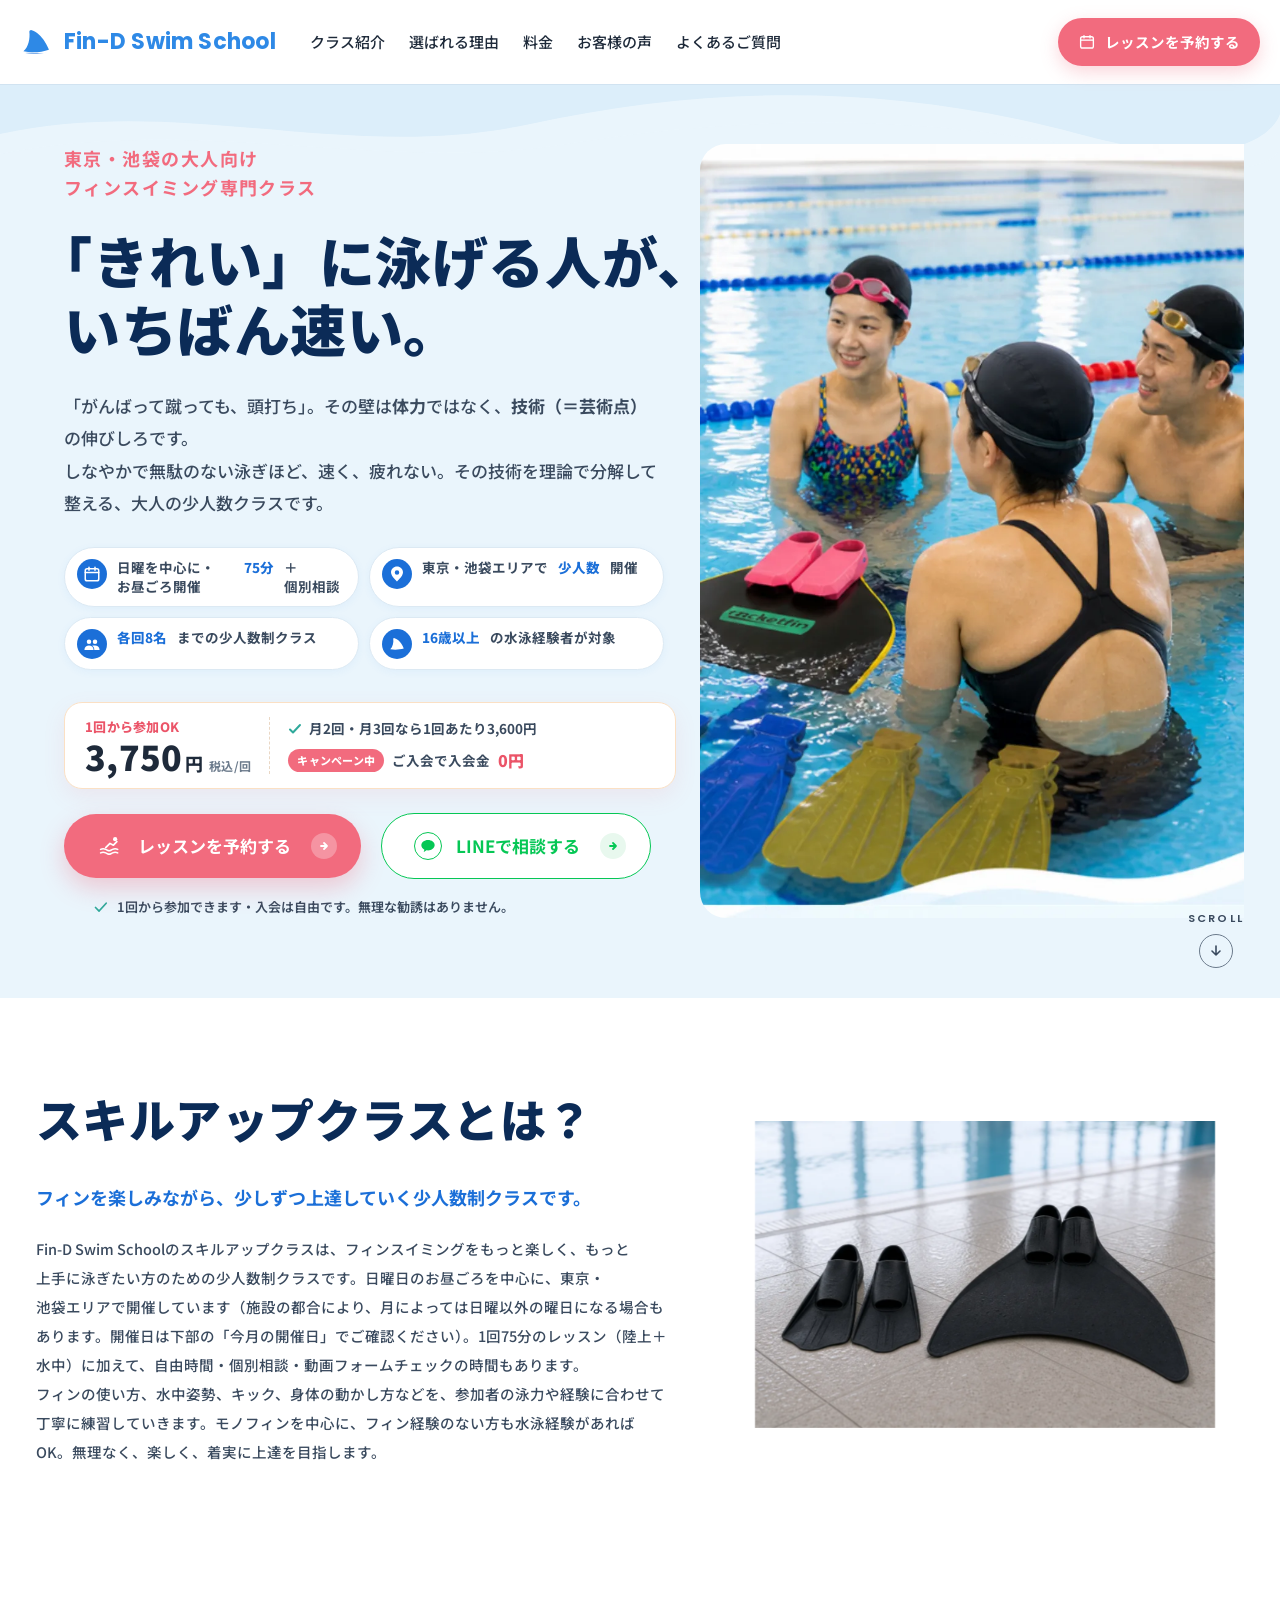
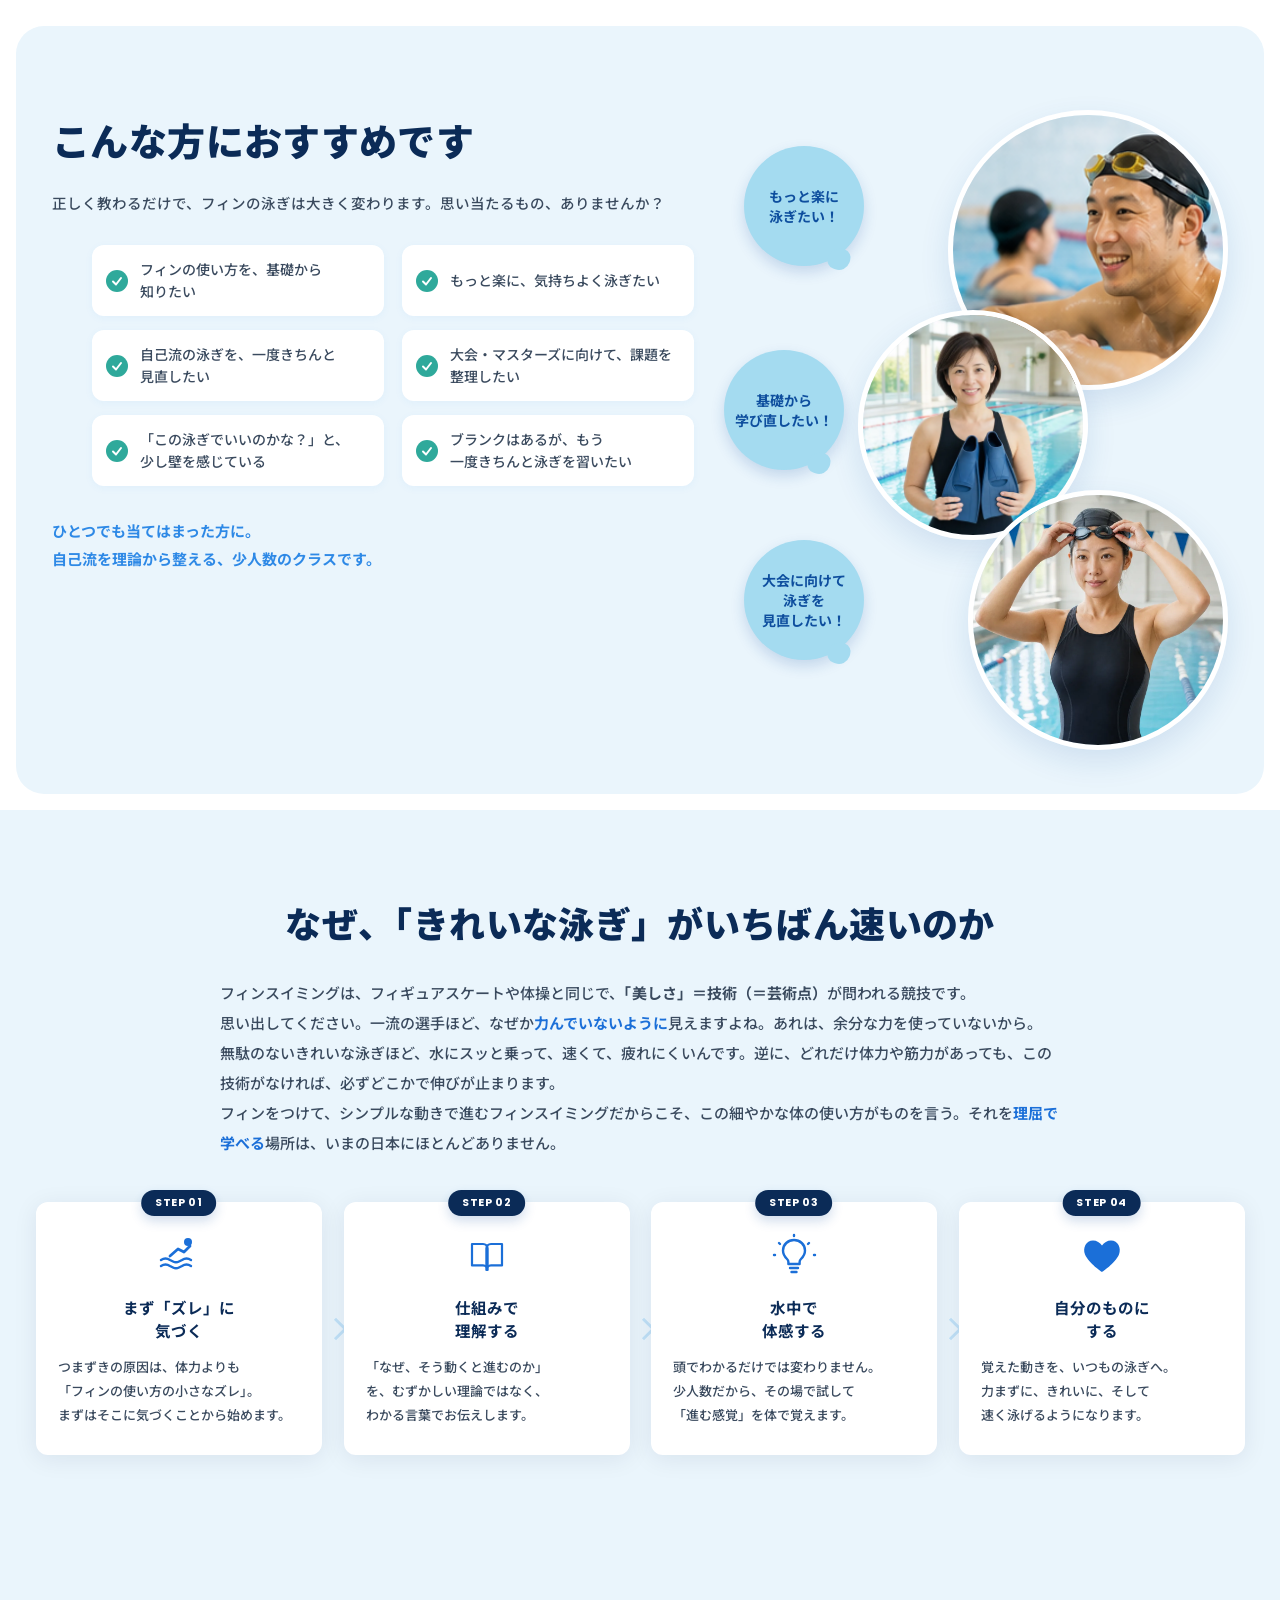
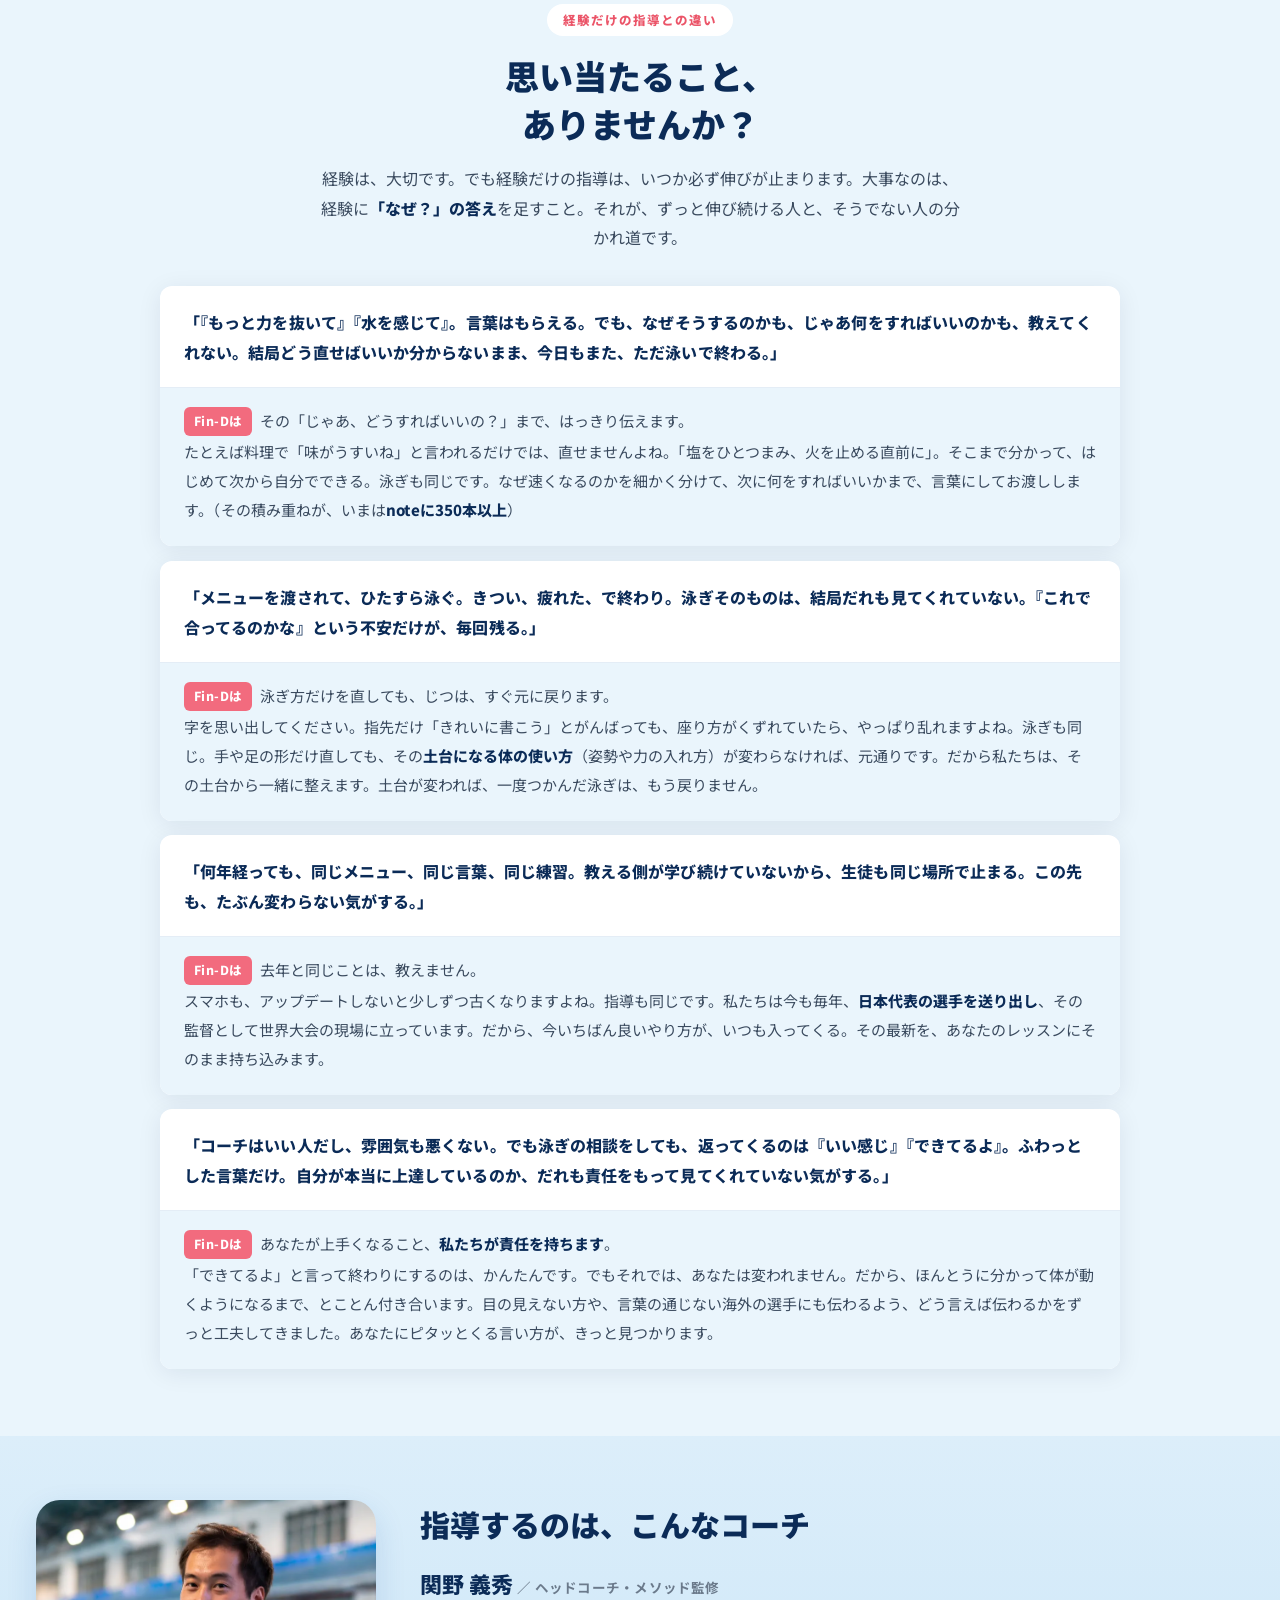
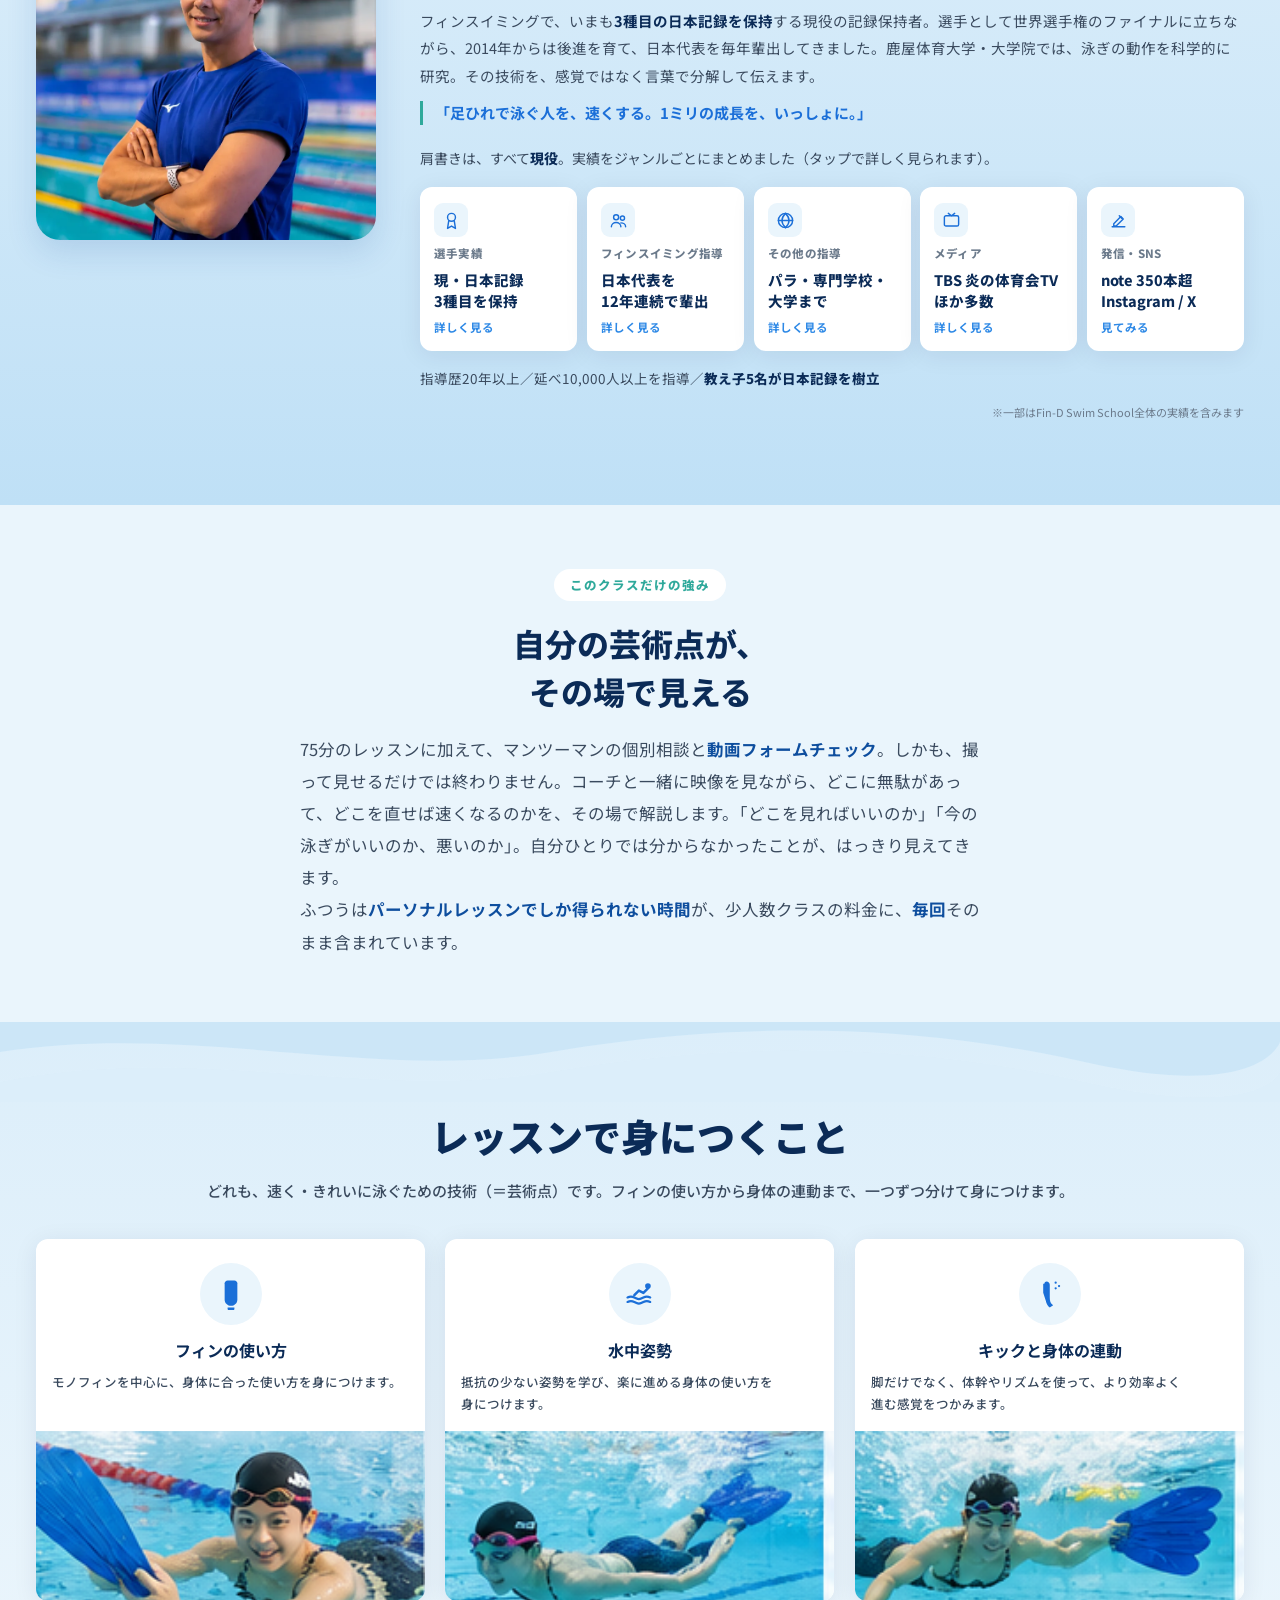
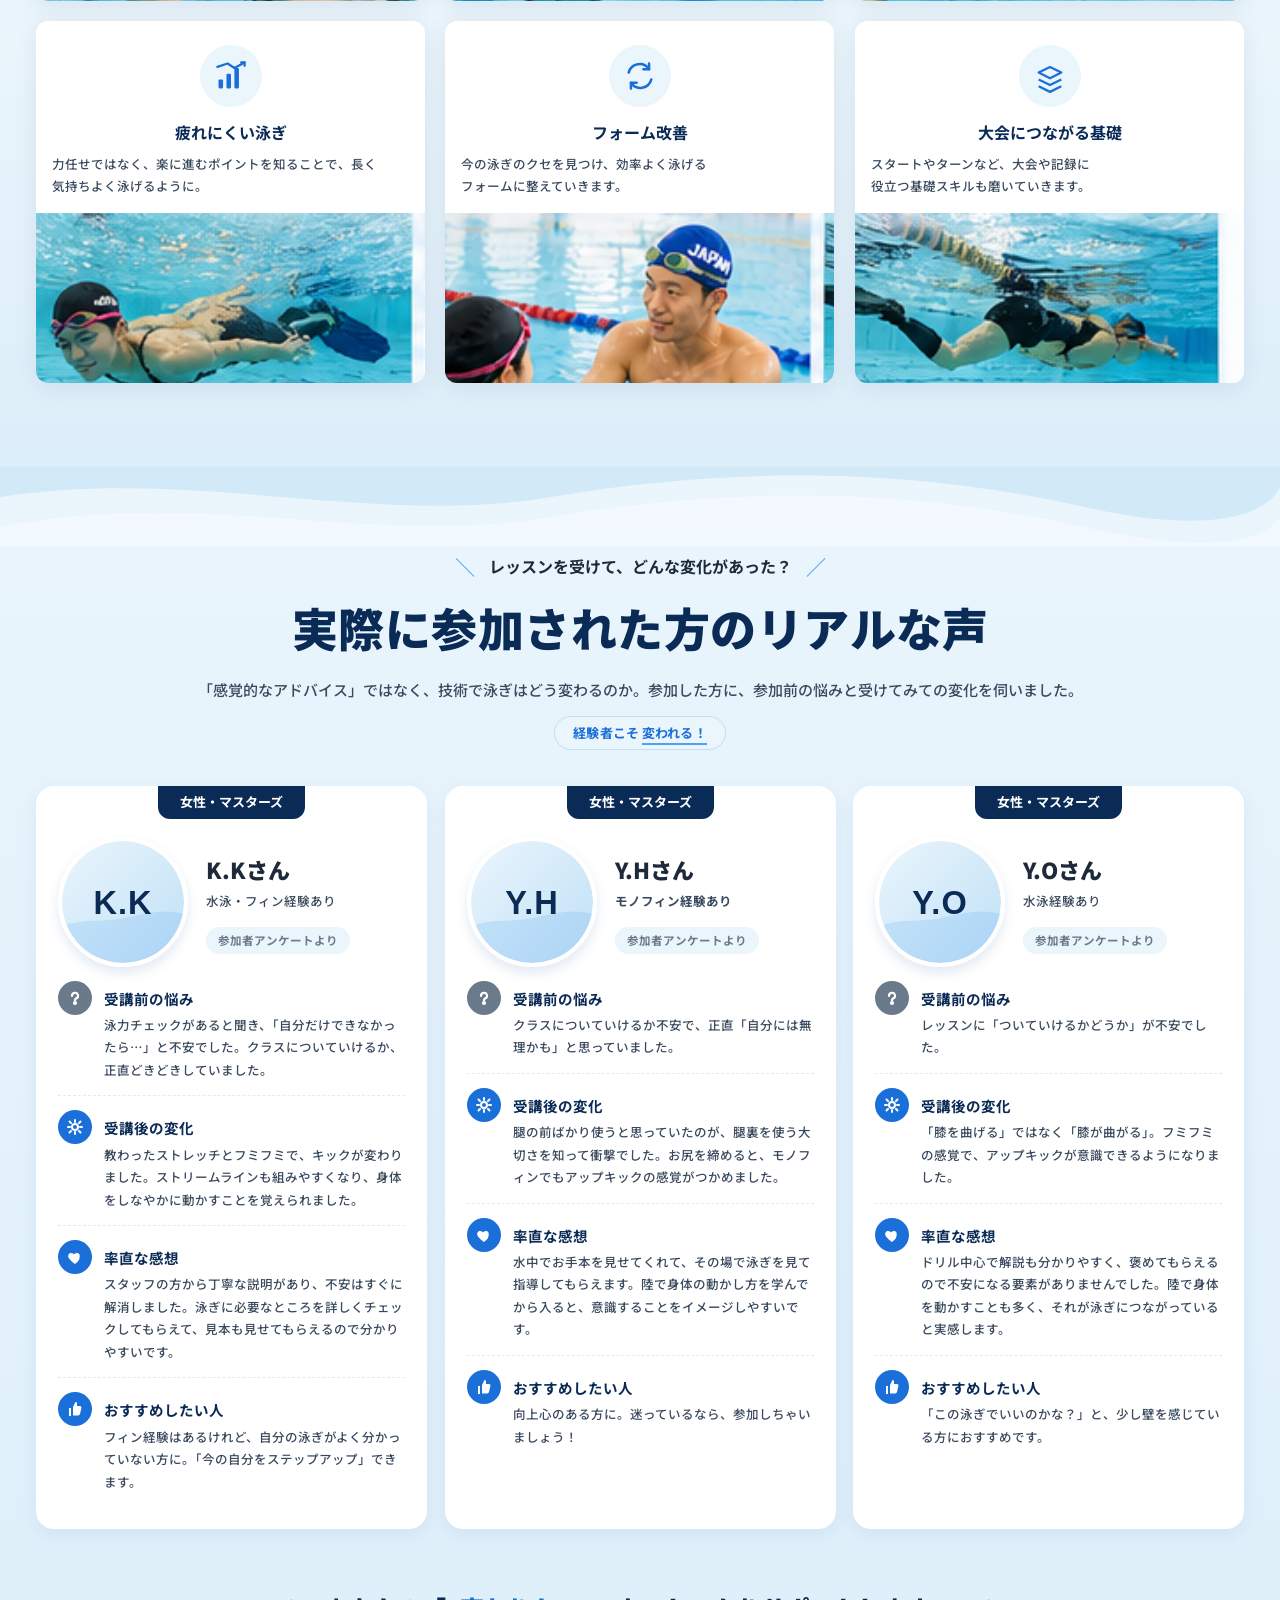
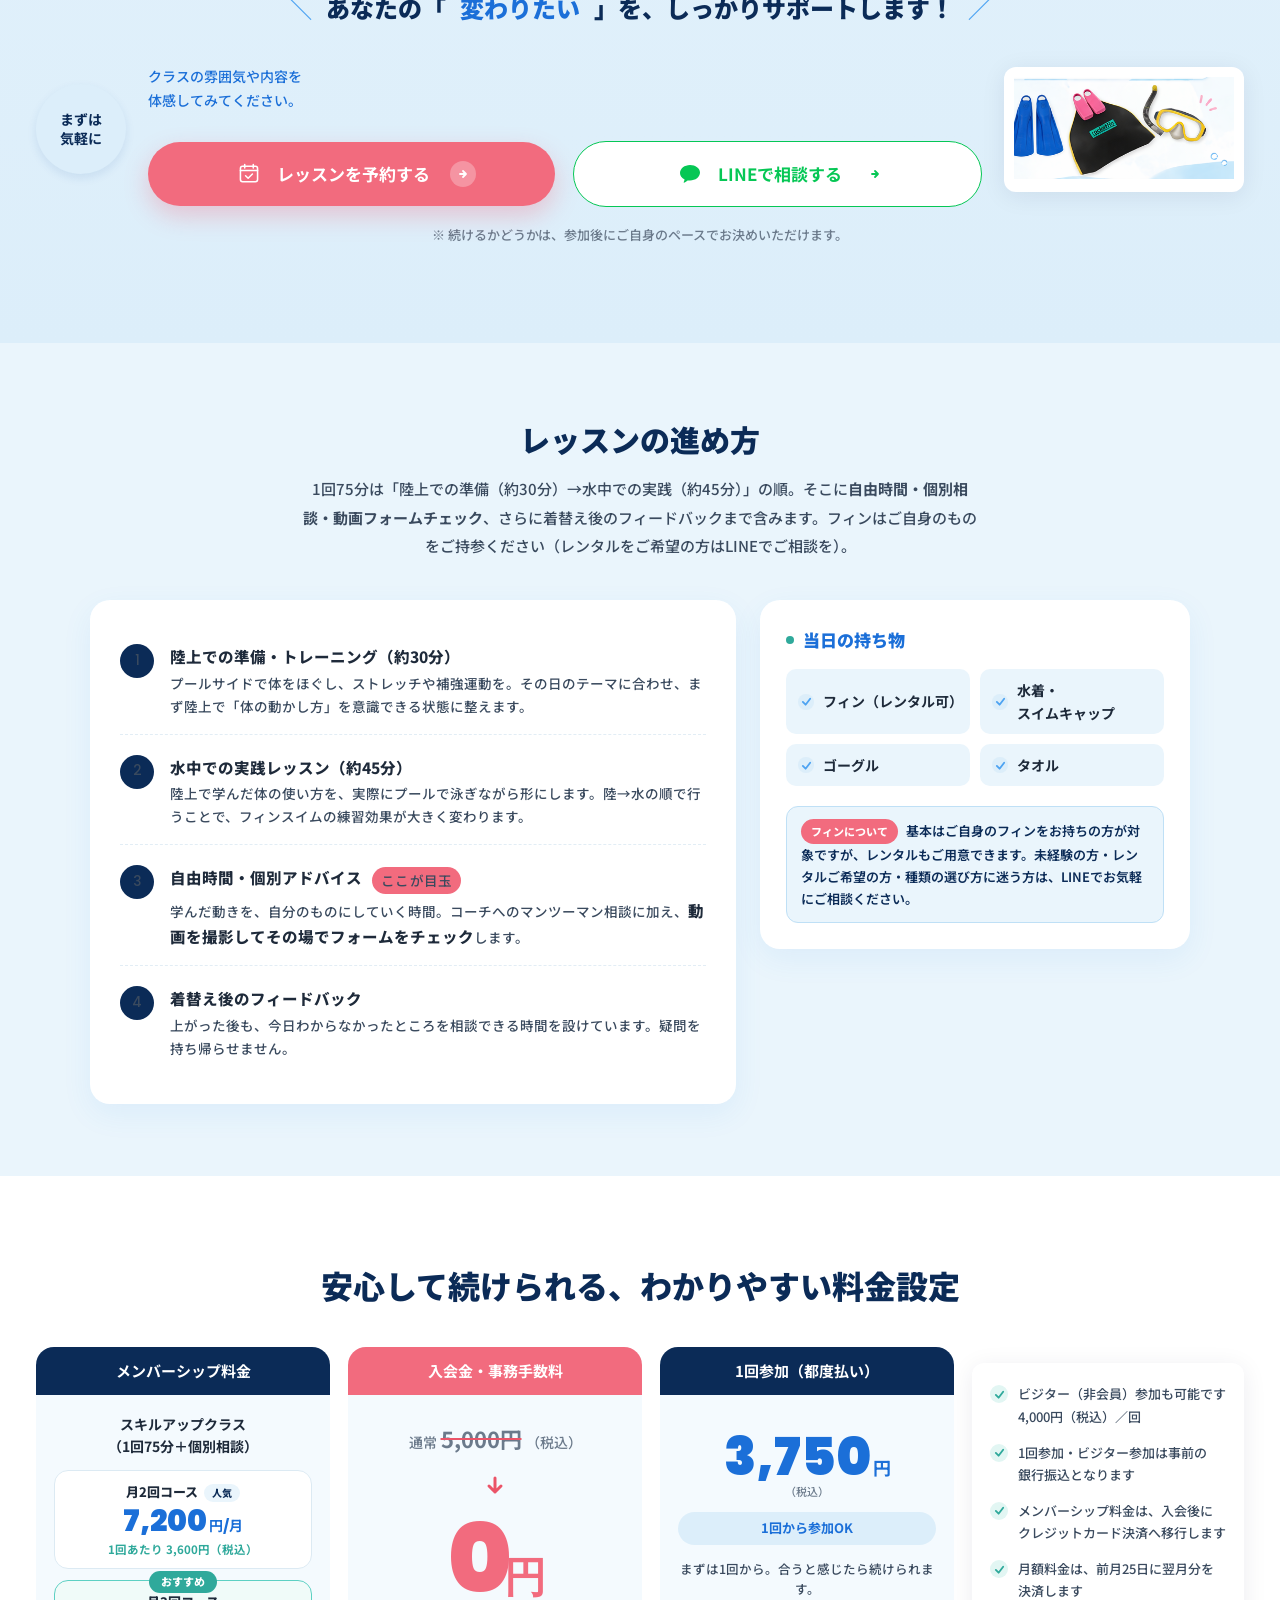
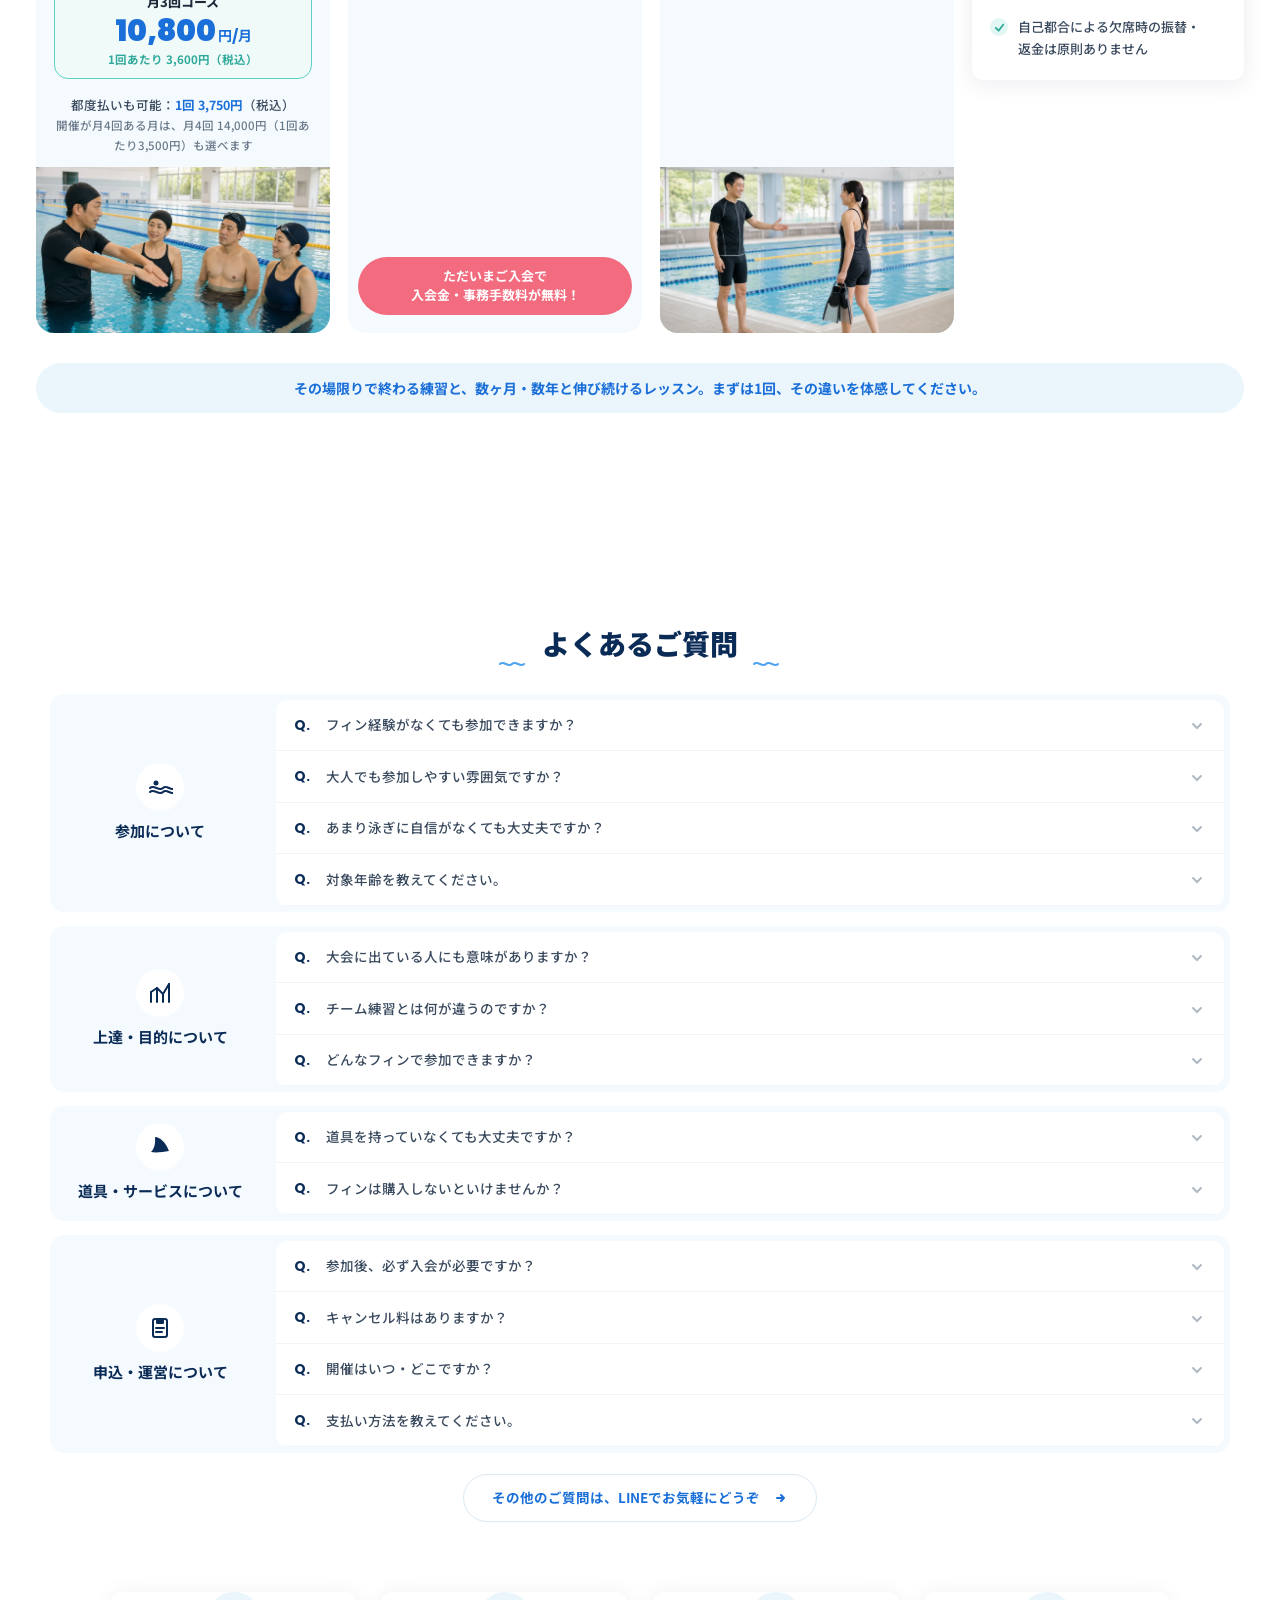
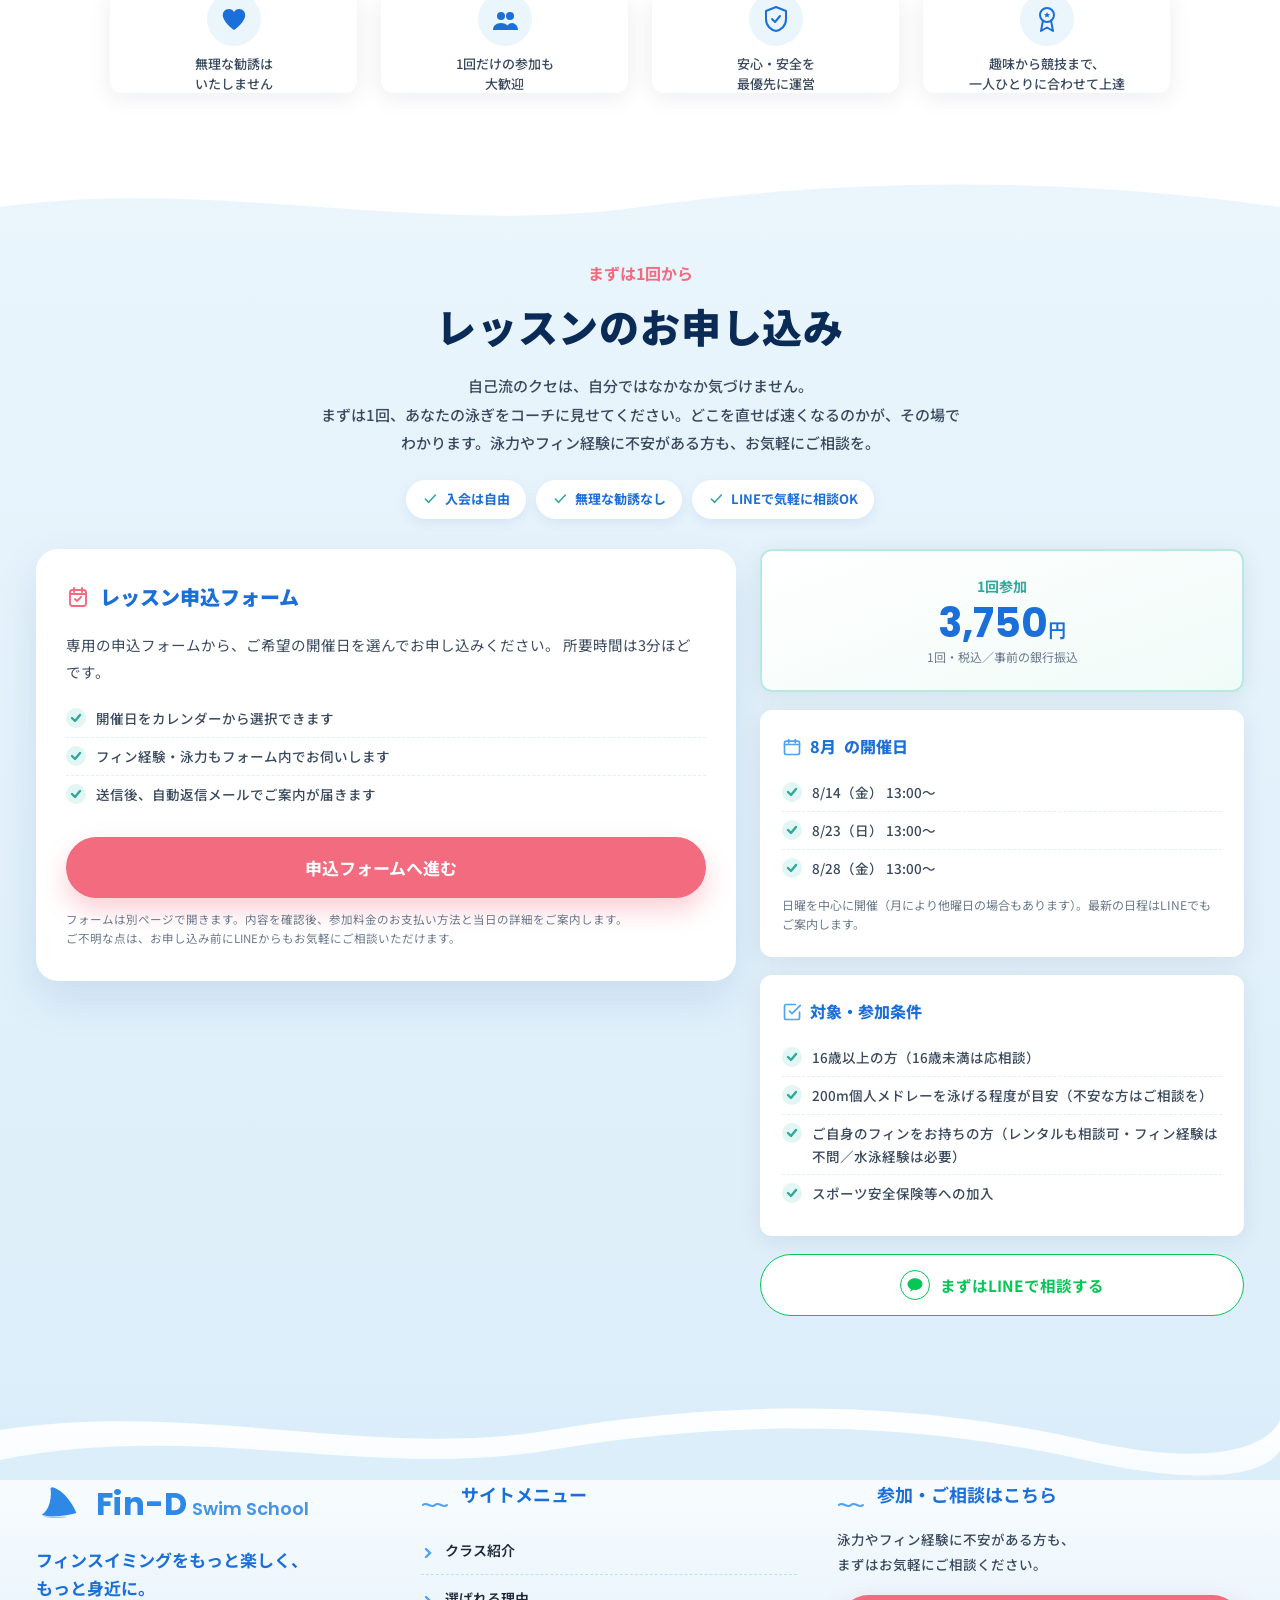
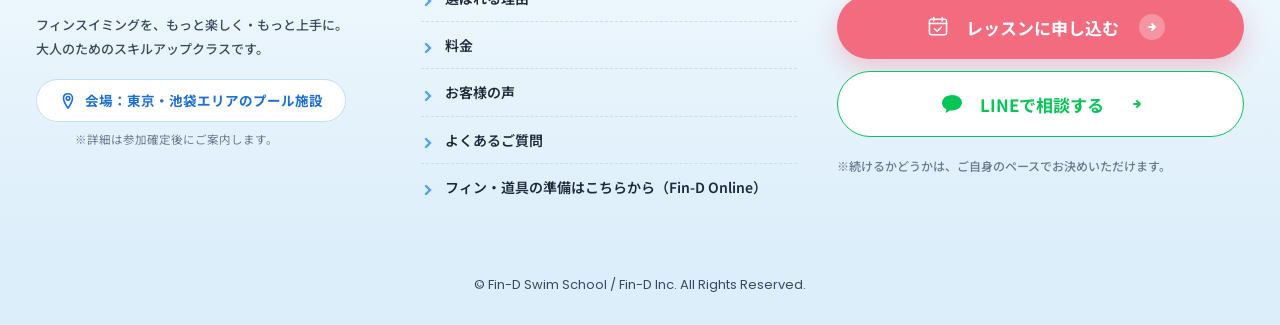
==== commit cdb343a4: "fix+style: 8月鮮度修正と全面デザイン磨き上げ（コンテスト水準への統一） 鮮度修正（実害）: - 申込リンクを skillup-july-2026 → skillup-august-2026" ====
--- a/index.html
+++ b/index.html
@@ -1358,12 +1358,6 @@
   }
   .rv-bio .strong{color:#F26B7E; font-weight:700}
   .rv-card.is-s .rv-bio .strong{color:#F26B7E}
-  .rv-stars{
-    color:#FFD046;
-    font-size:14px;
-    letter-spacing:2px;
-  }
-  .rv-stars svg{width:18px; height:18px; margin-right:2px}
 
   .rv-divider{
     border:0;
@@ -2759,8 +2753,9 @@
   }
 
   /* ── コーチ実績: ジャンル別カード（濃紺背景）＋モーダル ── */
-  .cred-lead{width:100%; font-size:14px; line-height:1.7; color:var(--blue-100); margin:2px 0 16px}
-  .cred-lead b{color:#fff; font-weight:800}
+  /* 明背景（デスクトップ）では濃色。濃紺背景になるモバイルでは下の768px内で淡色に戻す */
+  .cred-lead{width:100%; font-size:14px; line-height:1.7; color:var(--ink-700); margin:2px 0 16px}
+  .cred-lead b{color:var(--navy-900); font-weight:800}
   .cred-cards{width:100%; display:grid; grid-template-columns:repeat(auto-fill, minmax(150px, 1fr)); gap:10px; margin:0}
   .cred-card{
     appearance:none; border:0; text-align:left; cursor:pointer; font:inherit;
@@ -2774,8 +2769,8 @@
   .cred-cat{font-size:11.5px; font-weight:800; color:var(--coral-600); letter-spacing:.02em}
   .cred-head{font-size:14.5px; font-weight:800; color:var(--navy-900); line-height:1.45}
   .cred-more{margin-top:auto; font-size:11.5px; font-weight:700; color:var(--blue-600)}
-  .cred-strip{width:100%; margin:16px 0 0; font-size:13px; line-height:1.7; color:var(--blue-100); text-align:left}
-  .cred-strip b{color:#fff; font-weight:800}
+  .cred-strip{width:100%; margin:16px 0 0; font-size:13.5px; line-height:1.7; color:var(--ink-700); text-align:left}
+  .cred-strip b{color:var(--navy-900); font-weight:800}
   html.modal-open{overflow:hidden}
   .cred-overlay{position:fixed; inset:0; background:rgba(8,20,40,.62); z-index:100}
   .cred-modal{
@@ -3785,6 +3780,8 @@
     .credit-title, .credit-section .coach-name{color:#fff !important}
     .credit-section .coach-bio, .credit-section .coach-quote, .credit-section .credit-note{color:var(--blue-100) !important}
     .credit-section .coach-quote{border-left-color:var(--coral-500) !important}
+    .credit-section .cred-lead, .credit-section .cred-strip{color:var(--blue-100)}
+    .credit-section .cred-lead b, .credit-section .cred-strip b{color:#fff}
     .apply-section{background:var(--navy-950)}
     .apply-section .top-wave{display:none}
     .apply-title{color:#fff}
@@ -3838,6 +3835,131 @@
     .m-cta-bar .m-cta-trial{flex:1.3; background:var(--coral-500)}
     .m-cta-bar .m-cta-line{flex:.9; background:#fff; color:var(--line-green); border:1.5px solid var(--line-green); box-shadow:none}
     .m-cta-line svg{color:var(--line-green)}
+  }
+
+  /* ============================================================
+     Contest polish layer（2026-08-11）— 統一・可読性の最終磨き層
+     方針: 基調はネイビー/ブルー1系統、teal はチェック印専用、
+     coral は CTA・キャンペーン強調専用。セクションごとにバラけた
+     配色（黄・紫・緑・ピンクの混在）をここで一元的に是正する。
+     既存ルールは触らず末尾で上書き。ブロック削除で完全復元可。
+     ============================================================ */
+
+  /* --- 日本語改行の品質: 文節単位で折り返し、単語途中の改行を防ぐ --- */
+  .reco-pill, .tg-list li, .cond-list li, .pc-notes li, .callout,
+  .trust-item, .cred-head, .feature-pill, .pc-plan-name, .rv-bio{
+    word-break:auto-phrase;
+  }
+  .callout{text-wrap:balance}
+
+  /* --- FV: 始め括弧をぶら下げて見出しの左端を揃える --- */
+  .hero-title{text-indent:-.5em}
+
+  /* --- FV事実バー: 2×2の等幅グリッドに整列（デスクトップのみ） --- */
+  @media(min-width:769px){
+    .hero-facts{display:grid; grid-template-columns:repeat(2, minmax(0,1fr)); gap:10px; max-width:600px}
+  }
+  /* 情報アイコンはブルー1系統（teal/ピンクの混在をやめる） */
+  .ic-cal, .ic-pin, .ic-fin, .ic-people{background:var(--blue-700)}
+
+  /* --- 見出し統一の取りこぼし --- */
+  .tg-heading{color:var(--navy-900)}
+  /* 装飾撤去後の flex gap で語間が割れて見えるのを解消 */
+  .pricing-heading{display:block}
+
+  /* --- 理由: STEPバッジ・アイコン・見出しを1系統に --- */
+  .reason-card.is-teal::before, .reason-card.is-blue::before,
+  .reason-card.is-yellow::before, .reason-card.is-coral::before{background:var(--navy-900)}
+  .reason-card.is-teal .rc-ic, .reason-card.is-blue .rc-ic,
+  .reason-card.is-yellow .rc-ic, .reason-card.is-coral .rc-ic{color:var(--blue-700)}
+  .reason-card h4, .reason-card.is-yellow h4,
+  .reason-card.is-coral h4, .reason-card.is-blue h4{color:var(--navy-900)}
+  .reason-card p{text-align:left}
+  .reason-lead{text-align:left; max-width:840px; margin-left:auto; margin-right:auto}
+
+  /* --- レッスン: 6列の細切りを3×2へ。タイトル・アイコンを統一 --- */
+  @media(min-width:1201px){
+    .lesson-grid{grid-template-columns:repeat(3,1fr); gap:20px}
+    .lesson-card .lc-photo{max-height:170px}
+  }
+  .lesson-card h4, .lesson-card.is-teal h4{color:var(--navy-900)}
+  .lesson-card.is-teal .lc-ic, .lesson-card.is-blue .lc-ic{background:var(--blue-50)}
+  .lesson-card.is-teal .lc-ic svg, .lesson-card.is-blue .lc-ic svg{color:var(--blue-700)}
+  .lesson-card p{text-align:left}
+
+  /* --- 対比: 行長を絞って読了しやすく --- */
+  .compare-inner{max-width:960px}
+
+  /* --- コーチ紹介: 写真を主役サイズに・左揃えの編集的レイアウト --- */
+  @media(min-width:981px){
+    .credit-inner{grid-template-columns:340px 1fr; align-items:start; gap:44px}
+    .credit-photo{width:340px; height:340px}
+    .credit-right{align-items:flex-start}
+    .credit-title{margin-bottom:20px}
+  }
+  .cred-cat{color:var(--ink-500)}
+
+  /* --- 声: タグ・アイコンの統一と出典表記（星評価の代替） --- */
+  .rv-pre{display:flex; justify-content:center}
+  .rv-bio .strong, .rv-card.is-s .rv-bio .strong{color:inherit}
+  .rv-divider, .rv-card.is-s .rv-divider, .rv-card.is-th .rv-divider{border-top-color:var(--blue-100)}
+  .rv-card.is-mk .rv-card-tag, .rv-card.is-s .rv-card-tag,
+  .rv-card.is-th .rv-card-tag{background:var(--navy-900)}
+  .rv-card .rv-item.q .rv-ic{background:var(--ink-500) !important}
+  .rv-card .rv-item.a .rv-ic, .rv-card .rv-item.h .rv-ic,
+  .rv-card .rv-item.r .rv-ic{background:var(--blue-700) !important}
+  .rv-card .rv-item .rv-item-body h4{color:var(--navy-900) !important}
+  .rv-source{
+    display:inline-block; font-size:11.5px; font-weight:700; color:var(--ink-500);
+    background:var(--blue-50); border-radius:999px; padding:4px 12px; margin-top:8px;
+  }
+  .rv-circle-tag{background:var(--blue-100); color:var(--navy-900)}
+
+  /* --- 進め方: 数字サークルを1色に --- */
+  .tg-steps li:nth-child(1) .tg-n, .tg-steps li:nth-child(2) .tg-n,
+  .tg-steps li:nth-child(3) .tg-n, .tg-steps li:nth-child(4) .tg-n{background:var(--navy-900)}
+
+  /* --- FAQ: is-blue だけ上書き漏れで水色のままだったのを統一 --- */
+  .faq-cat.is-blue .fc-ic svg, .faq-cat.is-blue .faq-cat-head h5{color:var(--navy-900)}
+  @media(min-width:769px){
+    .faq-cat.is-blue .faq-item .q-mark{color:var(--navy-900)}
+  }
+
+  /* --- 信頼チップ: アイコンをブルー系で統一 --- */
+  .trust-item.is-pink .ti-ic, .trust-item.is-blue .ti-ic,
+  .trust-item.is-teal .ti-ic, .trust-item.is-yellow .ti-ic{background:var(--blue-50)}
+  .trust-item.is-pink .ti-ic svg, .trust-item.is-blue .ti-ic svg,
+  .trust-item.is-teal .ti-ic svg, .trust-item.is-yellow .ti-ic svg{color:var(--blue-700)}
+
+  /* --- 料金: ヘッダーをネイビー統一（キャンペーン枠のみ coral を維持） --- */
+  .price-card.is-member .pc-tab, .price-card.is-trial .pc-tab{background:var(--navy-900)}
+  .pc-note-sub{font-size:11.5px; color:var(--ink-500); font-weight:500}
+  @media(min-width:769px){
+    .pc-notes{background:#fff; border-radius:var(--radius); box-shadow:var(--shadow); padding:20px 18px; align-self:start}
+  }
+
+  /* --- 声フッターの備品写真: 白背景を意図した器に収める --- */
+  .rv-equipment{background:#fff; border-radius:var(--radius); padding:10px; box-shadow:var(--shadow)}
+
+  /* --- フッター装飾（魚・サンゴ・泡）を撤去し全体トーンに統一 --- */
+  .footer-bubble, .footer-fish, .footer-coral{display:none !important}
+
+  /* --- デスクトップはフルナビ表示のためハンバーガーを出さない --- */
+  @media(min-width:1201px){
+    .hamburger{display:none}
+  }
+
+  /* --- モバイル既存バグ修正: コーチ紹介のグリッド列ブローアウト ---
+     横スクロールの実績カード列（cred-cards）の min-content が 1fr 列を
+     504px に押し広げ、本文・見出しが右へはみ出していた。min-width:0 で
+     列幅に収め、カード列は自身の overflow-x:auto でスクロールさせる。 */
+  @media(max-width:980px){
+    .credit-inner > *{min-width:0; max-width:100%}
+  }
+  /* 濃紺背景（モバイル）で inline の navy 強調が不可視になるのを修正 */
+  @media(max-width:768px){
+    .credit-section .coach-bio b{color:#fff !important}
+    .credit-section .coach-name span{color:var(--blue-100) !important}
   }
 </style>
 </head>
@@ -3949,25 +4071,25 @@
             <span class="ic ic-cal">
               <svg viewBox="0 0 24 24" fill="none" stroke="currentColor" stroke-width="2" stroke-linecap="round" stroke-linejoin="round" aria-hidden="true"><rect x="3" y="5" width="18" height="16" rx="2.5"/><path d="M3 10h18M8 3v4M16 3v4"/></svg>
             </span>
-            日曜を中心に・お昼ごろ開催<br /><b>75分</b>＋個別相談
+            日曜を中心に・お昼ごろ開催 <b>75分</b>＋個別相談
           </span>
           <span class="feature-pill">
             <span class="ic ic-pin">
               <svg viewBox="0 0 24 24" fill="currentColor" aria-hidden="true"><path d="M12 2C7.6 2 4 5.5 4 9.8 4 15.3 12 22 12 22s8-6.7 8-12.2C20 5.5 16.4 2 12 2zm0 11a3 3 0 110-6 3 3 0 010 6z"/></svg>
             </span>
-            東京・池袋エリア<br /><b>少人数</b>で開催
+            東京・池袋エリアで<b>少人数</b>開催
           </span>
           <span class="feature-pill">
             <span class="ic ic-people">
               <svg viewBox="0 0 24 24" fill="currentColor" aria-hidden="true"><circle cx="8" cy="9" r="3"/><circle cx="16" cy="9" r="3"/><path d="M2 19c0-3 3-5 6-5s6 2 6 5v1H2v-1z"/><path d="M14 14c-.6 0-1.2.1-1.7.3 1.7 1 2.7 2.7 2.7 4.7v1H22v-1c0-3-3-5-6-5-.7 0-1.4.1-2 0z"/></svg>
             </span>
-            <b>各回8名</b>までの<br />少人数制クラス
+            <b>各回8名</b>までの少人数制クラス
           </span>
           <span class="feature-pill">
             <span class="ic ic-fin">
               <svg viewBox="0 0 24 24" fill="currentColor" aria-hidden="true"><path d="M3 19c6 1 13 .5 18-1 0 0-4-12-13-14-.6 0-1 .5-1 1 .6 5-.6 11-4 14z"/></svg>
             </span>
-            <b>16歳以上</b>の<br />水泳経験者が対象
+            <b>16歳以上</b>の水泳経験者が対象
           </span>
         </div>
 
@@ -4327,7 +4449,7 @@
     <div style="max-width:920px; margin:0 auto; text-align:center">
       <p style="display:inline-block; font-size:12.5px; font-weight:800; letter-spacing:.08em; color:var(--teal-500); background:#fff; border-radius:999px; padding:6px 16px; margin:0 0 18px">このクラスだけの強み</p>
       <h2 style="font-weight:800; font-size:clamp(23px,5vw,32px); line-height:1.5; color:var(--navy-900); margin:0 0 18px; word-break:auto-phrase; text-wrap:balance">自分の芸術点が、<br />その場で見える</h2>
-      <p style="font-size:clamp(15px,2.2vw,16.5px); line-height:1.95; color:var(--ink-700); margin:0 auto; max-width:720px; text-wrap:pretty">75分のレッスンに加えて、マンツーマンの個別相談と<b style="color:var(--blue-900)">動画フォームチェック</b>。しかも、撮って見せるだけでは終わりません。コーチと一緒に映像を見ながら、どこに無駄があって、どこを直せば速くなるのかを、その場で解説します。「どこを見ればいいのか」「今の泳ぎがいいのか、悪いのか」。自分ひとりでは分からなかったことが、はっきり見えてきます。<br />ふつうは<b style="color:var(--blue-900)">パーソナルレッスンでしか得られない時間</b>が、少人数クラスの料金に、<b style="color:var(--blue-900)">毎回</b>そのまま含まれています。</p>
+      <p style="font-size:clamp(15px,2.2vw,16.5px); line-height:1.95; color:var(--ink-700); margin:0 auto; max-width:680px; text-align:left; text-wrap:pretty">75分のレッスンに加えて、マンツーマンの個別相談と<b style="color:var(--blue-900)">動画フォームチェック</b>。しかも、撮って見せるだけでは終わりません。コーチと一緒に映像を見ながら、どこに無駄があって、どこを直せば速くなるのかを、その場で解説します。「どこを見ればいいのか」「今の泳ぎがいいのか、悪いのか」。自分ひとりでは分からなかったことが、はっきり見えてきます。<br />ふつうは<b style="color:var(--blue-900)">パーソナルレッスンでしか得られない時間</b>が、少人数クラスの料金に、<b style="color:var(--blue-900)">毎回</b>そのまま含まれています。</p>
     </div>
   </section>
 
@@ -4491,17 +4613,11 @@
         <article class="rv-card is-mk">
           <span class="rv-card-tag">女性・マスターズ</span>
           <div class="rv-person">
-            <div class="rv-photo"><img src="project/assets/voice-avatar-m.svg" alt="参加者 K.Kさん（写真は準備中）" loading="lazy" decoding="async"  data-photo="P17"/></div>
+            <div class="rv-photo"><img src="project/assets/voice-avatar-kk.svg" alt="参加者 K.Kさん" loading="lazy" decoding="async"  data-photo="P17"/></div>
             <div class="rv-meta">
               <div class="rv-name"><span class="nm">K.Kさん</span></div>
               <p class="rv-bio">水泳・フィン経験あり</p>
-              <span class="rv-stars" aria-label="星5">
-                <svg viewBox="0 0 18 18" fill="currentColor"><path d="M9 1l2.4 5 5.4.5-4 3.8 1.2 5.3L9 13l-5 2.6L5.2 10.3 1.2 6.5l5.4-.5z"/></svg>
-                <svg viewBox="0 0 18 18" fill="currentColor"><path d="M9 1l2.4 5 5.4.5-4 3.8 1.2 5.3L9 13l-5 2.6L5.2 10.3 1.2 6.5l5.4-.5z"/></svg>
-                <svg viewBox="0 0 18 18" fill="currentColor"><path d="M9 1l2.4 5 5.4.5-4 3.8 1.2 5.3L9 13l-5 2.6L5.2 10.3 1.2 6.5l5.4-.5z"/></svg>
-                <svg viewBox="0 0 18 18" fill="currentColor"><path d="M9 1l2.4 5 5.4.5-4 3.8 1.2 5.3L9 13l-5 2.6L5.2 10.3 1.2 6.5l5.4-.5z"/></svg>
-                <svg viewBox="0 0 18 18" fill="currentColor"><path d="M9 1l2.4 5 5.4.5-4 3.8 1.2 5.3L9 13l-5 2.6L5.2 10.3 1.2 6.5l5.4-.5z"/></svg>
-              </span>
+              <span class="rv-source">参加者アンケートより</span>
             </div>
           </div>
 
@@ -4545,17 +4661,11 @@
         <article class="rv-card is-s">
           <span class="rv-card-tag">女性・マスターズ</span>
           <div class="rv-person">
-            <div class="rv-photo"><img src="project/assets/voice-avatar-m.svg" alt="参加者 Y.Hさん（写真は準備中）" loading="lazy" decoding="async"  data-photo="P18"/></div>
+            <div class="rv-photo"><img src="project/assets/voice-avatar-yh.svg" alt="参加者 Y.Hさん" loading="lazy" decoding="async"  data-photo="P18"/></div>
             <div class="rv-meta">
               <div class="rv-name"><span class="nm">Y.Hさん</span></div>
               <p class="rv-bio"><span class="strong">モノフィン経験あり</span></p>
-              <span class="rv-stars" aria-label="星5">
-                <svg viewBox="0 0 18 18" fill="currentColor"><path d="M9 1l2.4 5 5.4.5-4 3.8 1.2 5.3L9 13l-5 2.6L5.2 10.3 1.2 6.5l5.4-.5z"/></svg>
-                <svg viewBox="0 0 18 18" fill="currentColor"><path d="M9 1l2.4 5 5.4.5-4 3.8 1.2 5.3L9 13l-5 2.6L5.2 10.3 1.2 6.5l5.4-.5z"/></svg>
-                <svg viewBox="0 0 18 18" fill="currentColor"><path d="M9 1l2.4 5 5.4.5-4 3.8 1.2 5.3L9 13l-5 2.6L5.2 10.3 1.2 6.5l5.4-.5z"/></svg>
-                <svg viewBox="0 0 18 18" fill="currentColor"><path d="M9 1l2.4 5 5.4.5-4 3.8 1.2 5.3L9 13l-5 2.6L5.2 10.3 1.2 6.5l5.4-.5z"/></svg>
-                <svg viewBox="0 0 18 18" fill="currentColor"><path d="M9 1l2.4 5 5.4.5-4 3.8 1.2 5.3L9 13l-5 2.6L5.2 10.3 1.2 6.5l5.4-.5z"/></svg>
-              </span>
+              <span class="rv-source">参加者アンケートより</span>
             </div>
           </div>
 
@@ -4599,17 +4709,11 @@
         <article class="rv-card is-th">
           <span class="rv-card-tag">女性・マスターズ</span>
           <div class="rv-person">
-            <div class="rv-photo"><img src="project/assets/voice-avatar-m.svg" alt="参加者 Y.Oさん（写真は準備中）" loading="lazy" decoding="async"  data-photo="P19"/></div>
+            <div class="rv-photo"><img src="project/assets/voice-avatar-yo.svg" alt="参加者 Y.Oさん" loading="lazy" decoding="async"  data-photo="P19"/></div>
             <div class="rv-meta">
               <div class="rv-name"><span class="nm">Y.Oさん</span></div>
               <p class="rv-bio">水泳経験あり</p>
-              <span class="rv-stars" aria-label="星5">
-                <svg viewBox="0 0 18 18" fill="currentColor"><path d="M9 1l2.4 5 5.4.5-4 3.8 1.2 5.3L9 13l-5 2.6L5.2 10.3 1.2 6.5l5.4-.5z"/></svg>
-                <svg viewBox="0 0 18 18" fill="currentColor"><path d="M9 1l2.4 5 5.4.5-4 3.8 1.2 5.3L9 13l-5 2.6L5.2 10.3 1.2 6.5l5.4-.5z"/></svg>
-                <svg viewBox="0 0 18 18" fill="currentColor"><path d="M9 1l2.4 5 5.4.5-4 3.8 1.2 5.3L9 13l-5 2.6L5.2 10.3 1.2 6.5l5.4-.5z"/></svg>
-                <svg viewBox="0 0 18 18" fill="currentColor"><path d="M9 1l2.4 5 5.4.5-4 3.8 1.2 5.3L9 13l-5 2.6L5.2 10.3 1.2 6.5l5.4-.5z"/></svg>
-                <svg viewBox="0 0 18 18" fill="currentColor"><path d="M9 1l2.4 5 5.4.5-4 3.8 1.2 5.3L9 13l-5 2.6L5.2 10.3 1.2 6.5l5.4-.5z"/></svg>
-              </span>
+              <span class="rv-source">参加者アンケートより</span>
             </div>
           </div>
 
@@ -4658,14 +4762,14 @@
         </h3>
 
         <div class="rv-footer-bar">
-          <span class="rv-circle-tag">まずは<br/>気軽に♪</span>
+          <span class="rv-circle-tag">まずは<br/>気軽に</span>
           <p class="rv-help-text">クラスの雰囲気や内容を<br/>体感してみてください。</p>
           <div class="rv-cta-row">
             <a class="btn btn-coral" href="#trial">
               <span class="ic-btn">
                 <svg viewBox="0 0 28 28" fill="none" stroke="currentColor" stroke-width="1.8" stroke-linecap="round" stroke-linejoin="round" aria-hidden="true"><rect x="4" y="5" width="20" height="18" rx="2.5"/><path d="M4 10h20M9 3v4M19 3v4"/><path d="M10 16l3 3 5-5"/></svg>
               </span>
-              レッスンを<u>予約する</u>
+              レッスンを予約する
               <span class="arrow">
                 <svg viewBox="0 0 12 12" fill="none" aria-hidden="true"><path d="M3 6h6m0 0L6 3m3 3L6 9" stroke="currentColor" stroke-width="1.8" stroke-linecap="round" stroke-linejoin="round"/></svg>
               </span>
@@ -4734,7 +4838,7 @@
         <aside class="tg-bring reveal">
           <h3>当日の持ち物</h3>
           <ul class="tg-list">
-            <li>フィン（レンタルも可）</li>
+            <li>フィン（レンタル可）</li>
             <li>水着・スイムキャップ</li>
             <li>ゴーグル</li>
             <li>タオル</li>
@@ -4775,7 +4879,7 @@
               <span class="pc-plan-sub">1回あたり 3,600円（税込）</span>
             </li>
           </ul>
-          <p class="pc-note">都度払いも可能：<b>1回 3,750円</b>（税込）</p>
+          <p class="pc-note">都度払いも可能：<b>1回 3,750円</b>（税込）<br/><span class="pc-note-sub">開催が月4回ある月は、月4回 14,000円（1回あたり3,500円）も選べます</span></p>
           <div class="pc-photo"><img src="project/assets/price-photo1.webp" alt="コーチが大人の参加者に手の位置を教えるレッスン風景" loading="lazy" decoding="async"  data-photo="P21"/></div>
         </article>
 
@@ -4905,15 +5009,15 @@
         </div>
         <div class="trust-item is-blue">
           <span class="ti-ic"><svg viewBox="0 0 30 30" fill="currentColor"><circle cx="11" cy="12" r="4"/><circle cx="20" cy="12" r="4"/><path d="M3 26c0-4 3-7 8-7s8 3 8 7M16 26c0-4 3-7 6-7s6 3 6 7"/></svg></span>
-          1回だけの参加も<br/>大歓迎！
+          1回だけの参加も<br/>大歓迎
         </div>
         <div class="trust-item is-teal">
           <span class="ti-ic"><svg viewBox="0 0 30 30" fill="none" stroke="currentColor" stroke-width="2" stroke-linecap="round" stroke-linejoin="round"><path d="M15 3l10 4v8c0 7-5 11-10 12C10 26 5 22 5 15V7l10-4z"/><path d="M11 15l3 3 5-6"/></svg></span>
           安心・安全を<br/>最優先に運営
         </div>
         <div class="trust-item is-yellow">
-          <span class="ti-ic"><svg viewBox="0 0 30 30" fill="none" stroke="currentColor" stroke-width="2" stroke-linecap="round" stroke-linejoin="round"><circle cx="15" cy="15" r="11"/><circle cx="11" cy="13" r="1" fill="currentColor" stroke="none"/><circle cx="19" cy="13" r="1" fill="currentColor" stroke="none"/><path d="M10 18c2 2 8 2 10 0"/></svg></span>
-          趣味から競技まで、<br/>一人ひとりに合わせて上達！
+          <span class="ti-ic"><svg viewBox="0 0 30 30" fill="none" stroke="currentColor" stroke-width="2" stroke-linecap="round" stroke-linejoin="round"><circle cx="15" cy="11" r="7"/><path d="M11 16.5L9 27l6-3.5L21 27l-2-10.5"/><path d="M15 8l.9 1.9 2.1.3-1.5 1.4.3 2-1.8-1-1.8 1 .3-2-1.5-1.4 2.1-.3z" fill="currentColor" stroke="none"/></svg></span>
+          趣味から競技まで、<br/>一人ひとりに合わせて上達
         </div>
       </div>
     </div>
@@ -4929,7 +5033,7 @@
     </div>
     <div class="apply-inner">
       <span class="apply-eyebrow">まずは1回から</span>
-      <h2 class="apply-title">レッスンの <span class="accent-teal">お申し込み</span></h2>
+      <h2 class="apply-title">レッスンのお申し込み</h2>
       <p class="apply-lead">
         自己流のクセは、自分ではなかなか気づけません。<br/>
         まずは1回、あなたの泳ぎをコーチに見せてください。どこを直せば速くなるのかが、その場でわかります。泳力やフィン経験に不安がある方も、お気軽にご相談を。
@@ -4943,7 +5047,8 @@
       <div class="apply-grid">
         <!-- 申込フォーム: 専用フォームアプリ（fin-d-skillup-form）へ接続。
              リンクに rel="noreferrer" を付けないこと（フォーム側の流入分析がreferrer参照）。
-             開催月が変わったら下の href のスラッグ（skillup-july-2026 等）を更新する。 -->
+             開催月が変わったら下の href のスラッグ（skillup-{month}-{year} 形式）と
+             末尾スクリプトの SCHEDULE 設定を更新する。 -->
         <div class="apply-form" aria-label="レッスン申込のご案内">
           <h3>
             <svg viewBox="0 0 24 24" fill="none" stroke="currentColor" stroke-width="1.9" stroke-linecap="round" stroke-linejoin="round"><rect x="4" y="5" width="16" height="16" rx="2.5"/><path d="M4 9h16M8 3v4M16 3v4"/><path d="M9 14l2 2 4-4"/></svg>
@@ -4958,7 +5063,7 @@
             <li><span class="ck"><svg viewBox="0 0 12 12" fill="none" stroke="currentColor" stroke-width="2.4" stroke-linecap="round" stroke-linejoin="round"><path d="M2 6l3 3 5-6"/></svg></span>フィン経験・泳力もフォーム内でお伺いします</li>
             <li><span class="ck"><svg viewBox="0 0 12 12" fill="none" stroke="currentColor" stroke-width="2.4" stroke-linecap="round" stroke-linejoin="round"><path d="M2 6l3 3 5-6"/></svg></span>送信後、自動返信メールでご案内が届きます</li>
           </ul>
-          <a class="apply-submit" href="https://fin-d-skillup-form.vercel.app/f/skillup-july-2026" target="_blank" rel="noopener">
+          <a class="apply-submit" href="https://fin-d-skillup-form.vercel.app/f/skillup-august-2026" target="_blank" rel="noopener">
             申込フォームへ進む
             <span class="arrow" style="background:rgba(255,255,255,.28)"><svg viewBox="0 0 12 12" fill="none"><path d="M3 6h6m0 0L6 3m3 3L6 9" stroke="currentColor" stroke-width="1.8" stroke-linecap="round" stroke-linejoin="round"/></svg></span>
           </a>
@@ -5087,7 +5192,7 @@
         <p>泳力やフィン経験に不安がある方も、<br/>まずはお気軽にご相談ください。</p>
         <a class="btn btn-coral" href="#trial">
           <span class="ic-btn"><svg viewBox="0 0 28 28" fill="none" stroke="currentColor" stroke-width="1.8" stroke-linecap="round" stroke-linejoin="round" aria-hidden="true"><rect x="4" y="5" width="20" height="18" rx="2.5"/><path d="M4 10h20M9 3v4M19 3v4"/><path d="M10 16l3 3 5-5"/></svg></span>
-          レッスンに<u>申し込む</u>
+          レッスンに申し込む
           <span class="arrow"><svg viewBox="0 0 12 12" fill="none" aria-hidden="true"><path d="M3 6h6m0 0L6 3m3 3L6 9" stroke="currentColor" stroke-width="1.8" stroke-linecap="round" stroke-linejoin="round"/></svg></span>
         </a>
         <a class="btn btn-coral" style="background:var(--line-green); box-shadow:0 10px 24px rgba(6,199,85,.32)" href="https://lin.ee/xF6GnbP" target="_blank" rel="noopener">
@@ -5124,7 +5229,7 @@
        → 期限を過ぎると active でも自動的に非表示になる（掲出しっぱなし事故の防止）
      - heroBadge: FVオファー内バッジ ／ circleBadge: 料金カード丸バッジ（<br>可・nullで非表示）
      - strip: 料金カード下の帯（<br>可）
-     ※期限を設定した場合は heroBadge/strip の文言にも期限を含めること（例:'7月限定'）
+     ※期限を設定した場合は heroBadge/strip の文言にも期限を含めること（例:'8月限定'）
   ================================================================ */
   var CAMPAIGN = {
     active: true,
@@ -5152,9 +5257,9 @@
 
   /* ===== 開催スケジュール（毎月ここだけ更新） ===== */
   var SCHEDULE = {
-    monthLabel: '7月',
+    monthLabel: '8月',
     time: '13:00〜',
-    dates: ['7/5（日）', '7/12（日）', '7/26（日）']
+    dates: ['8/14（金）', '8/23（日）', '8/28（金）']
   };
   (function(){
     var m = document.querySelector('[data-schedule-month]');
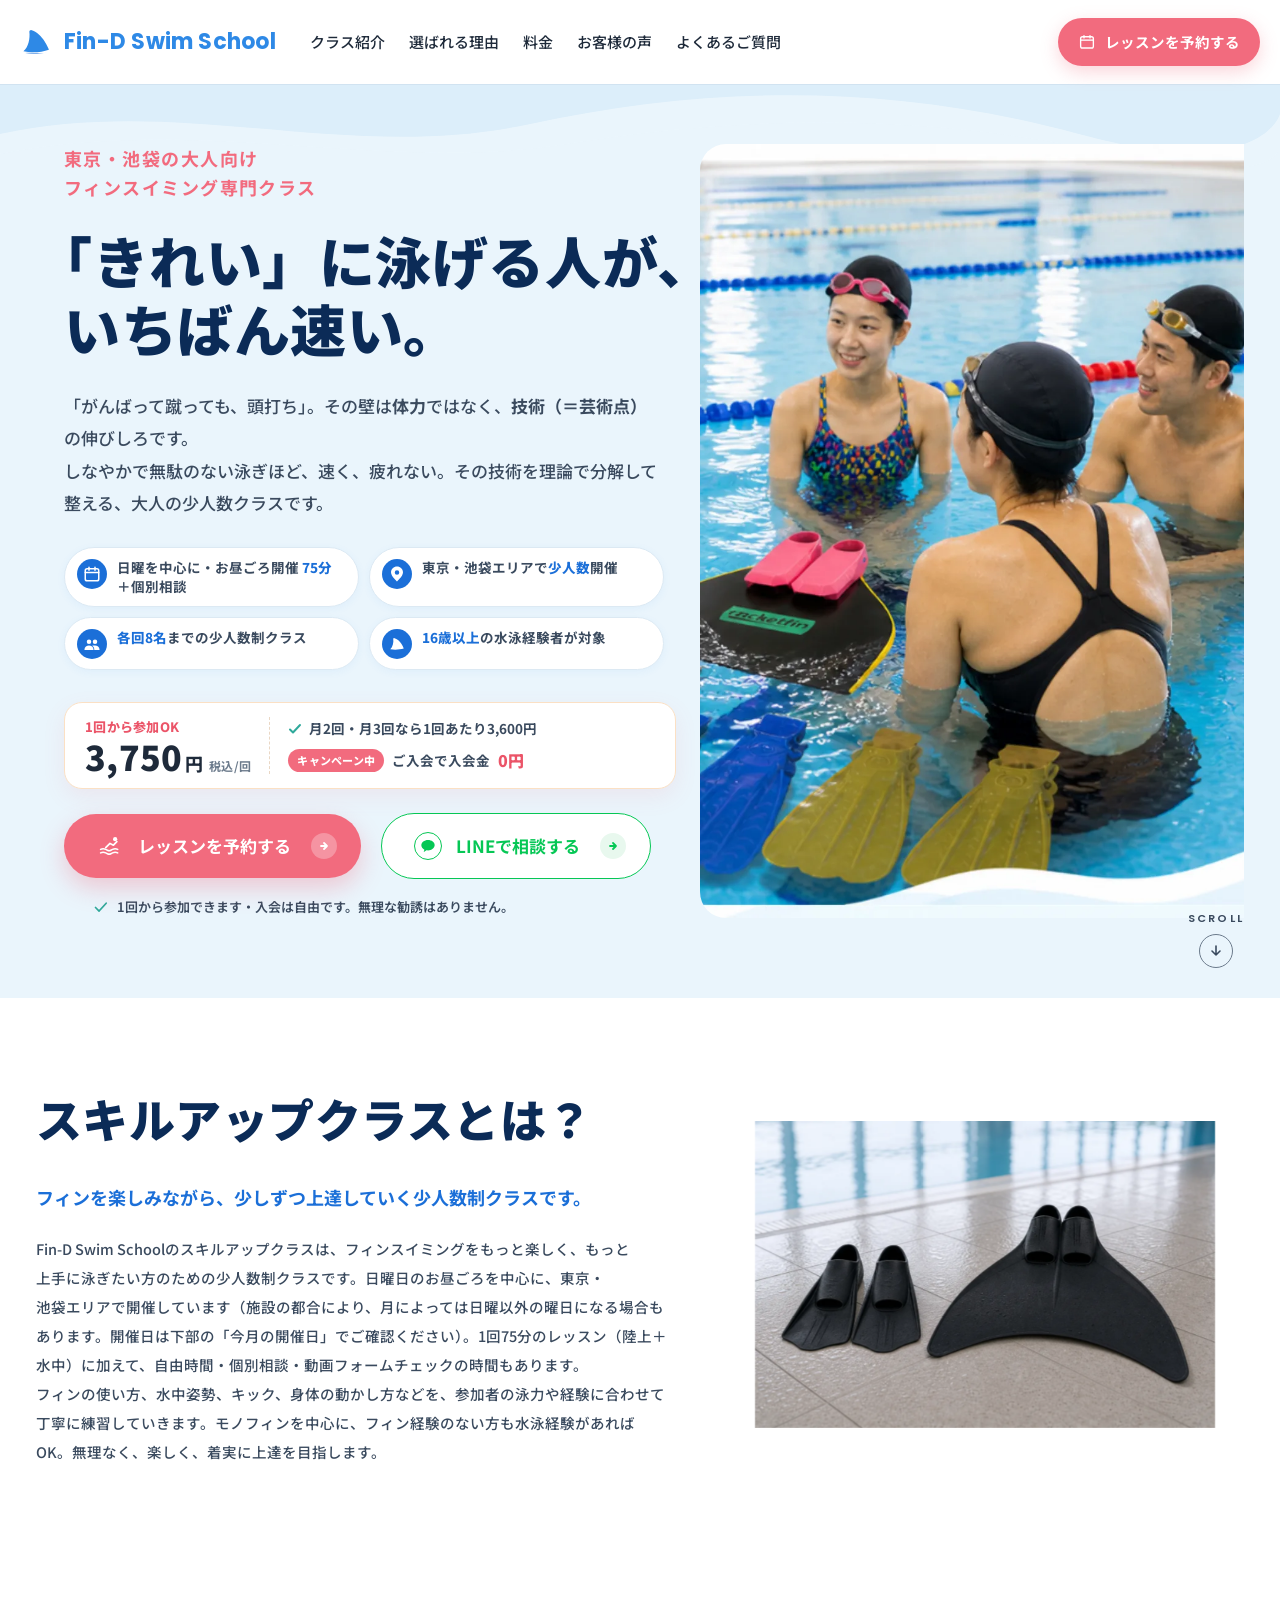
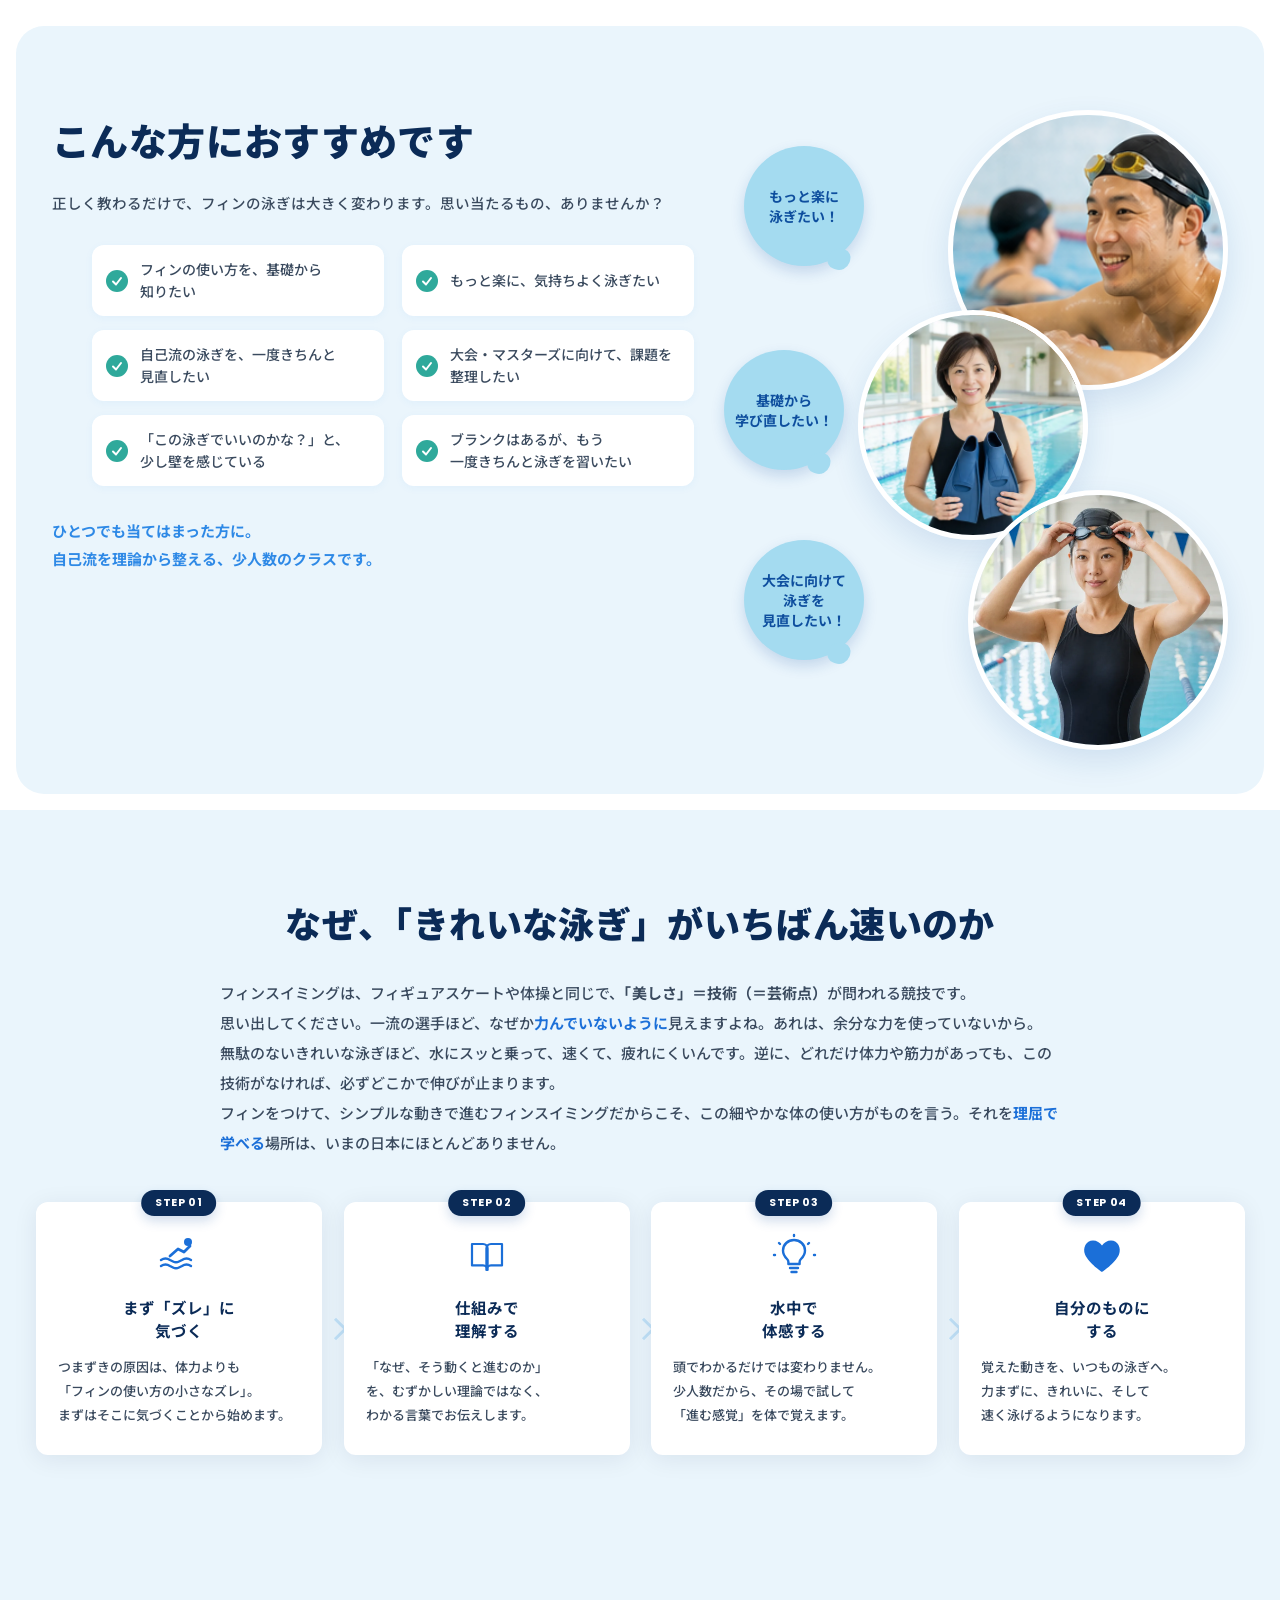
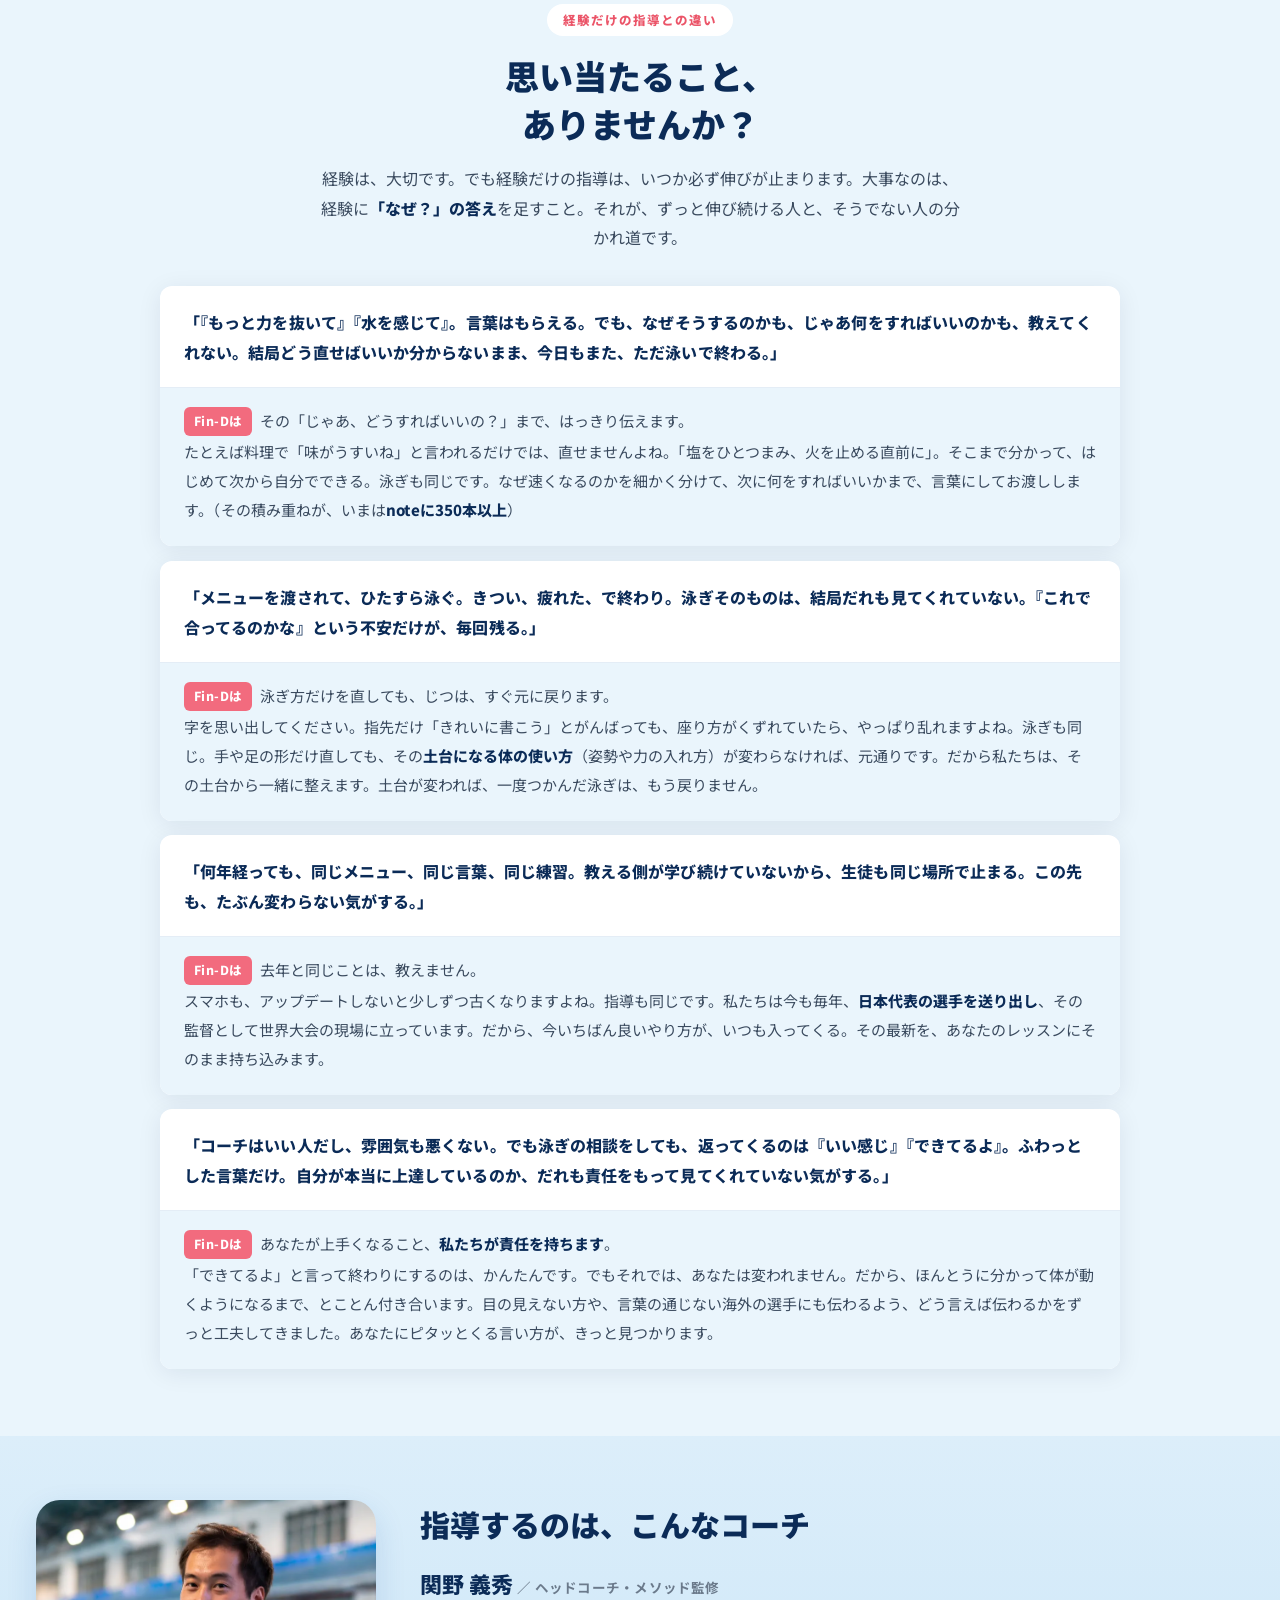
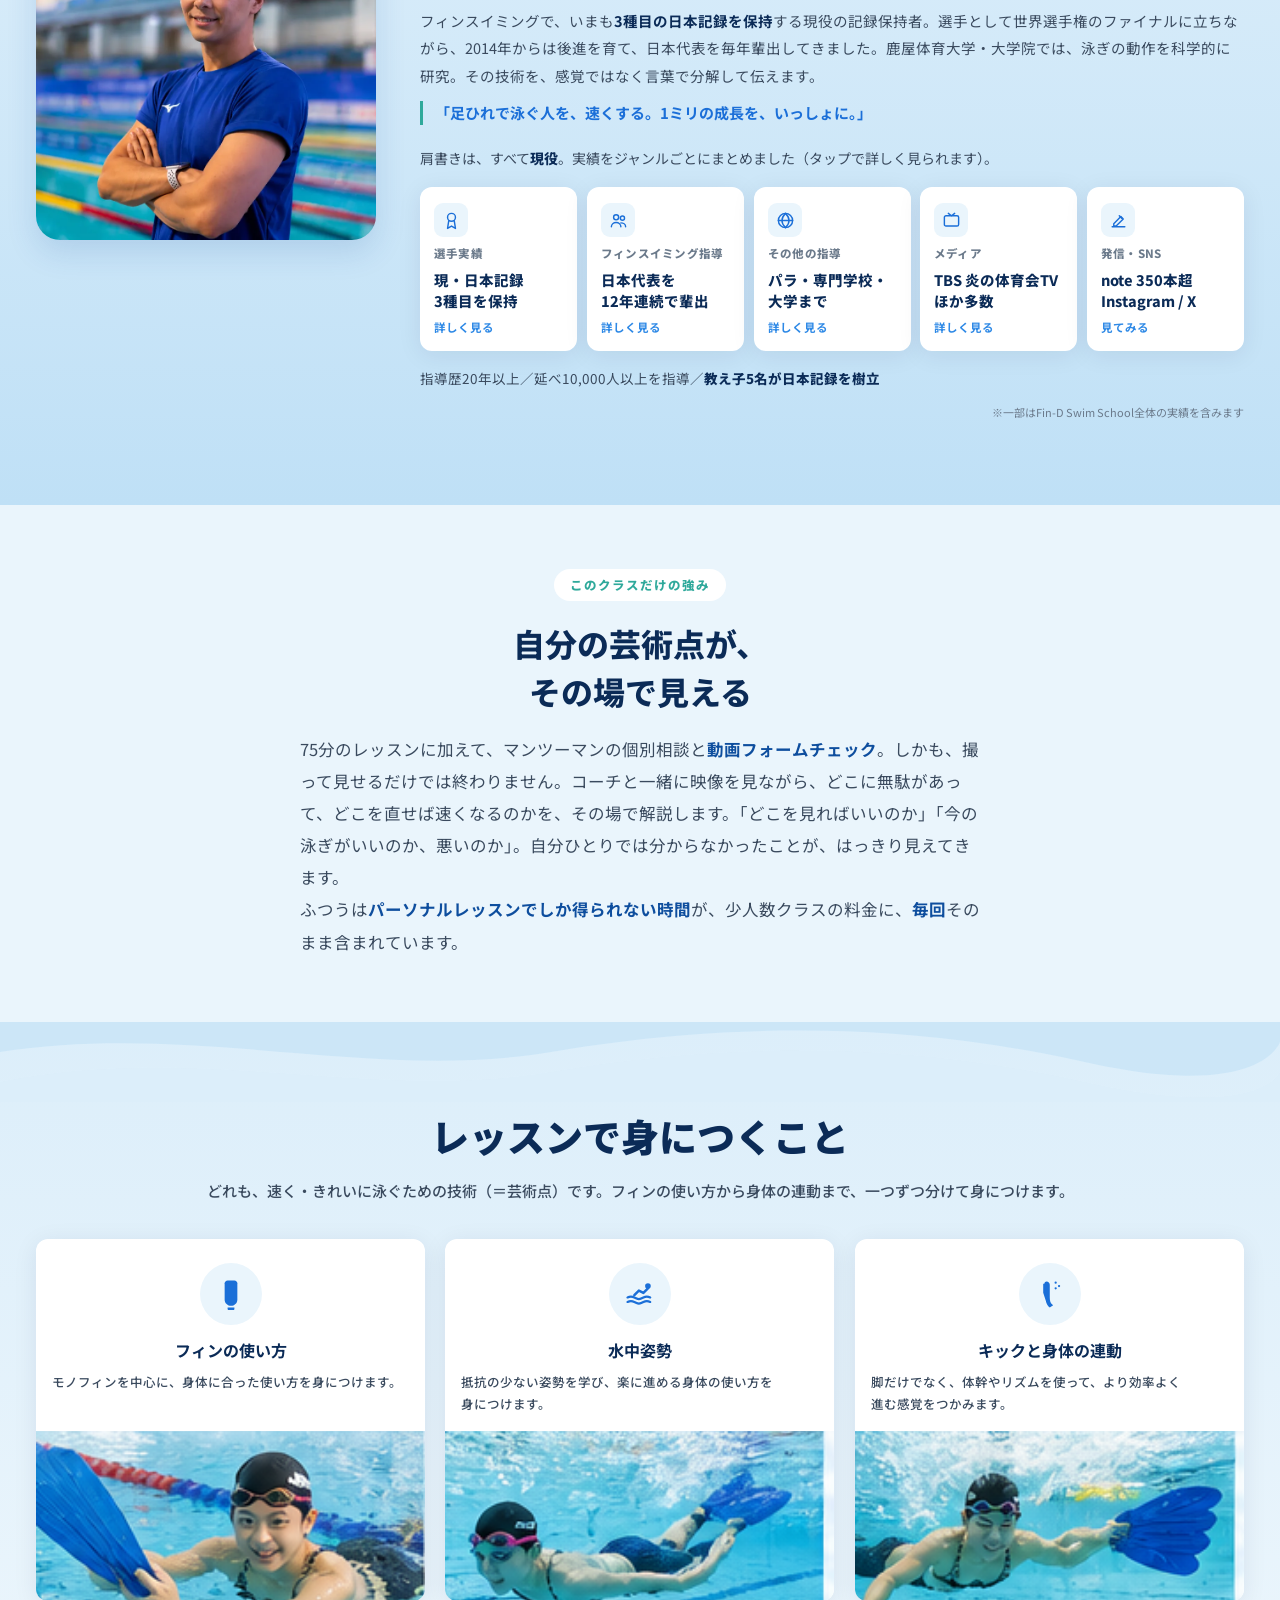
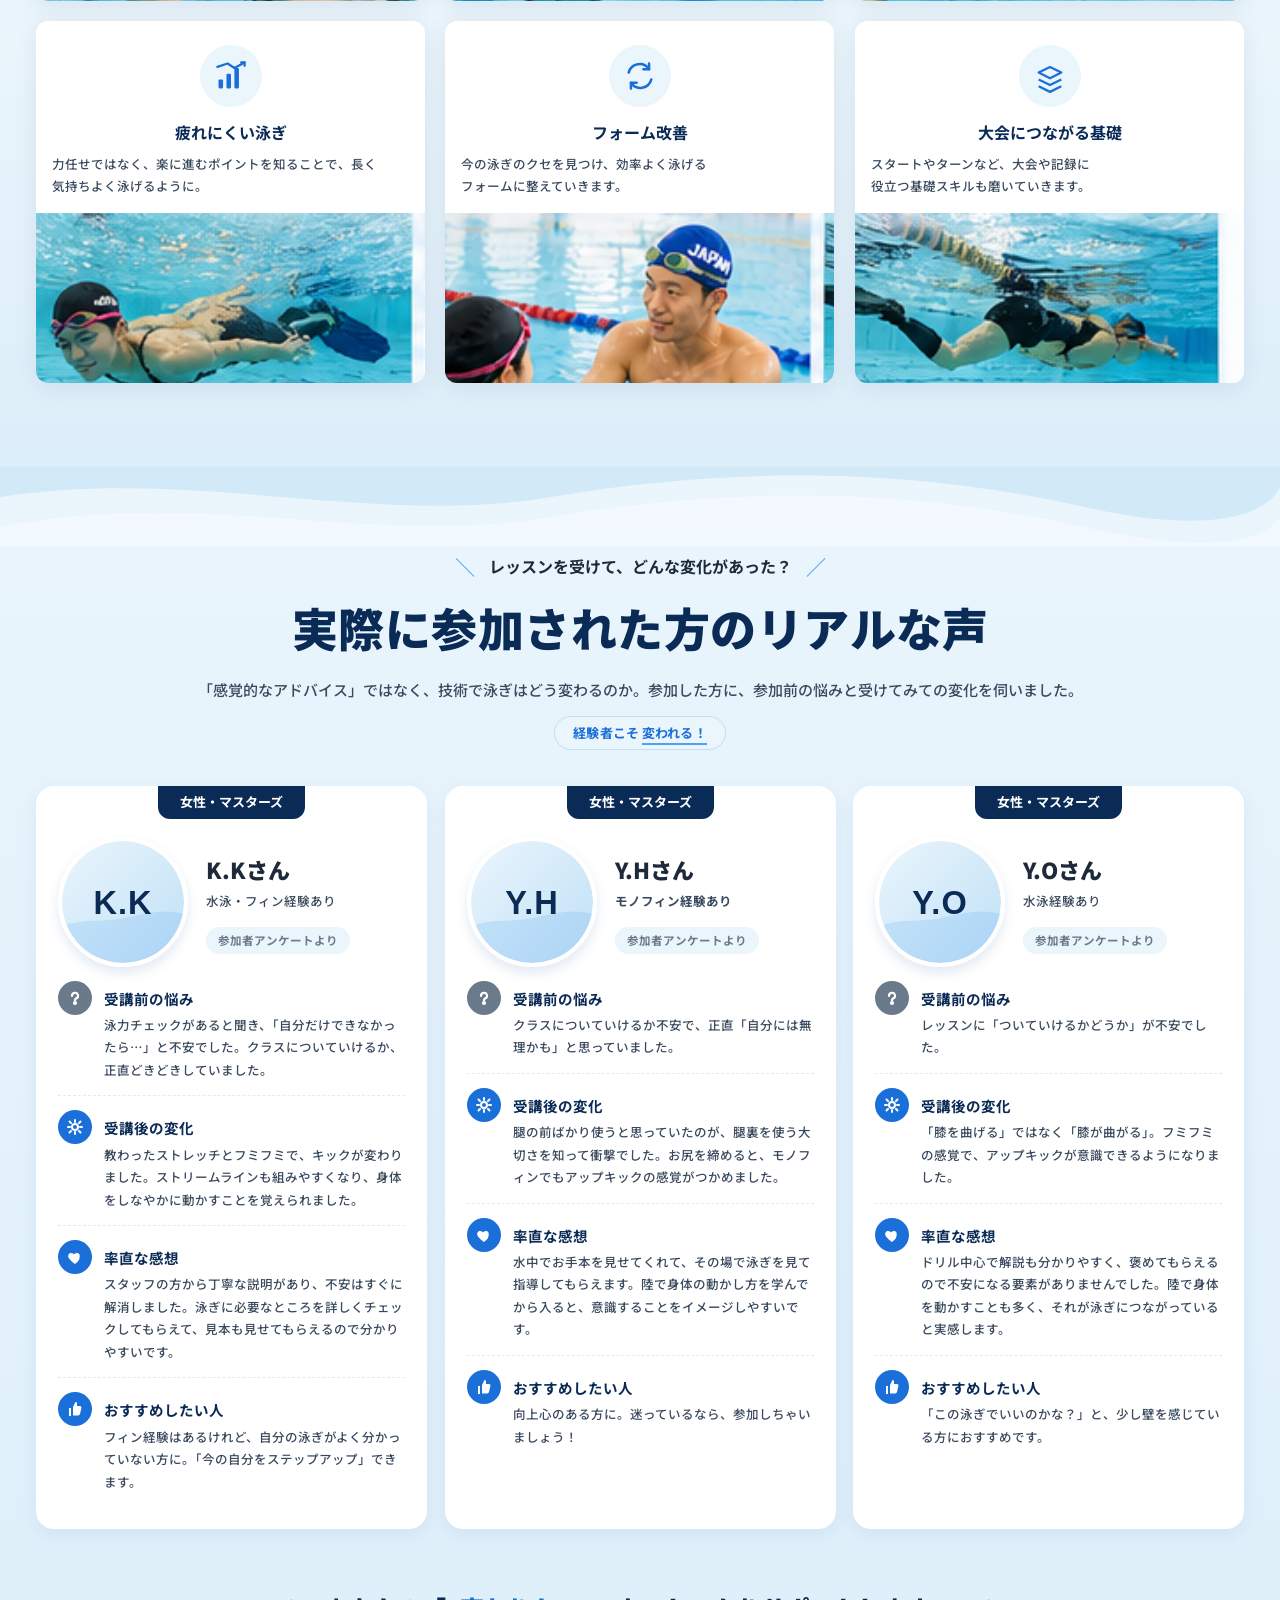
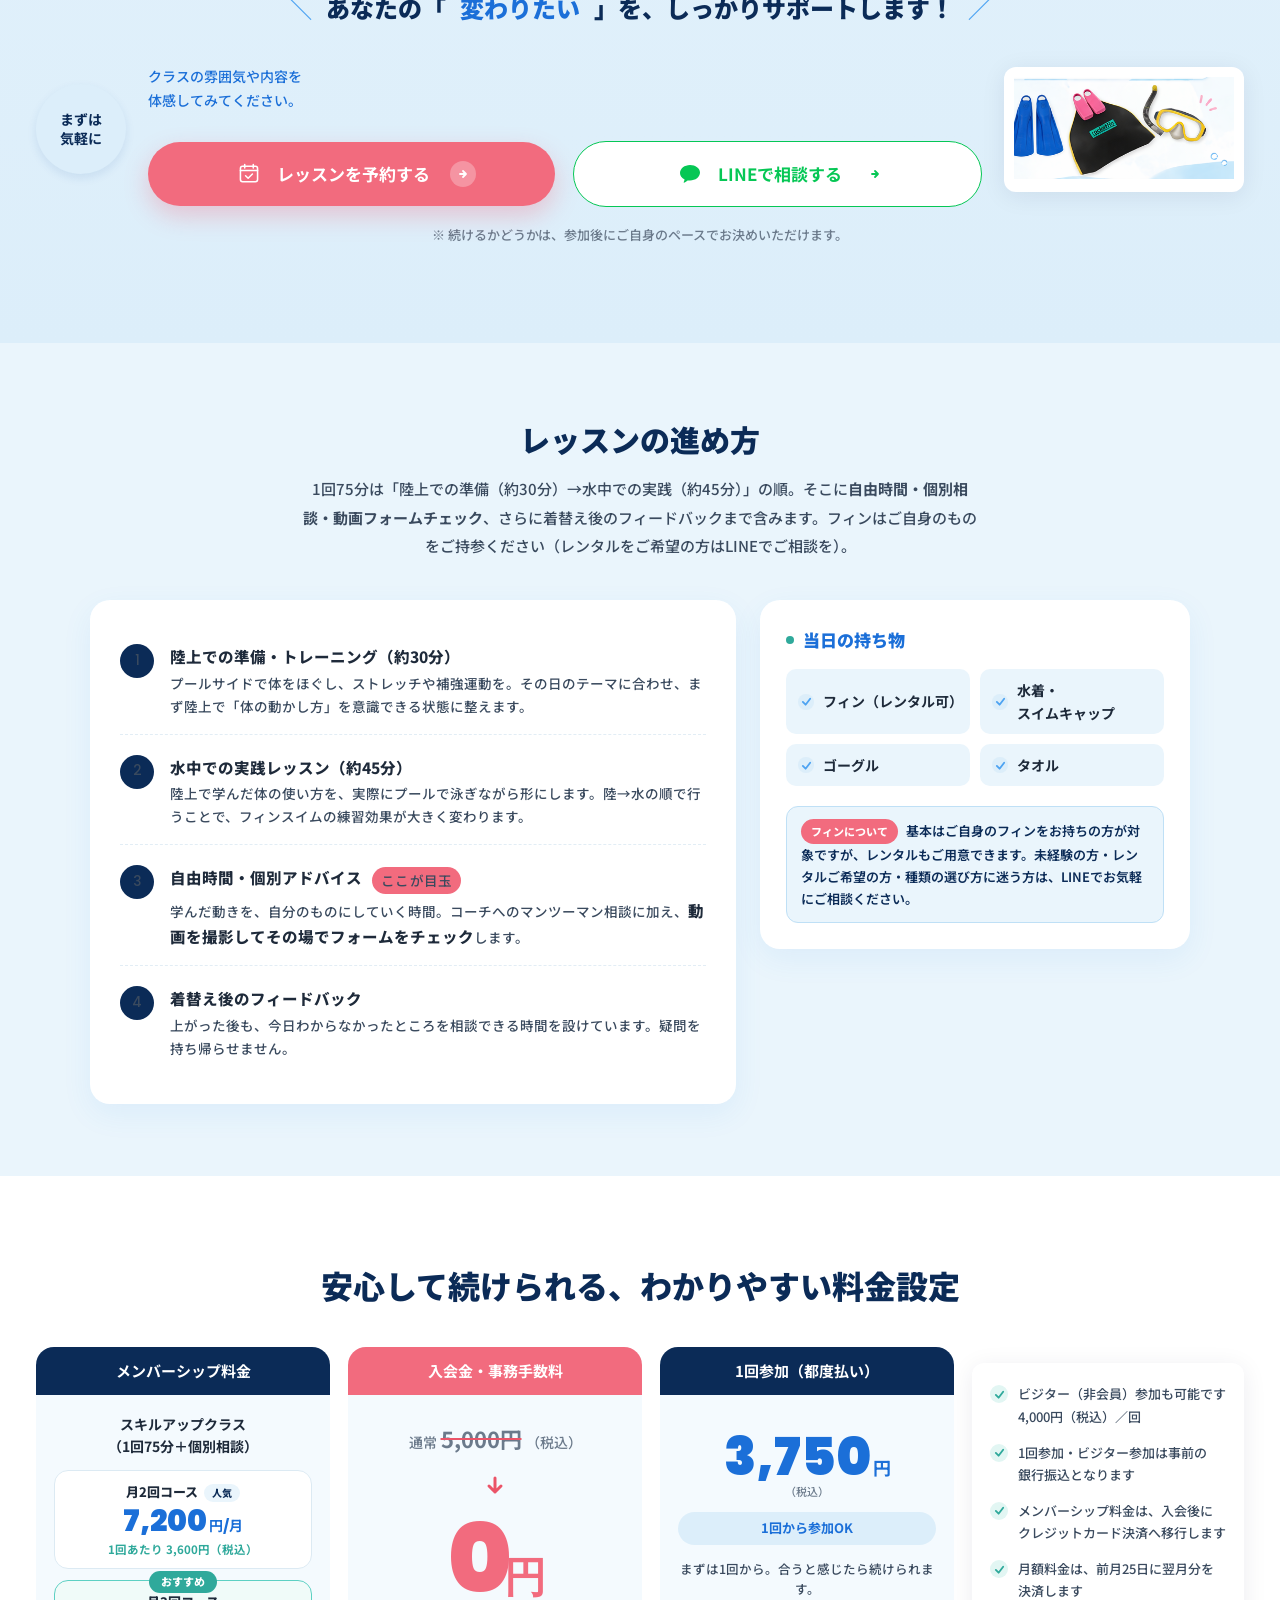
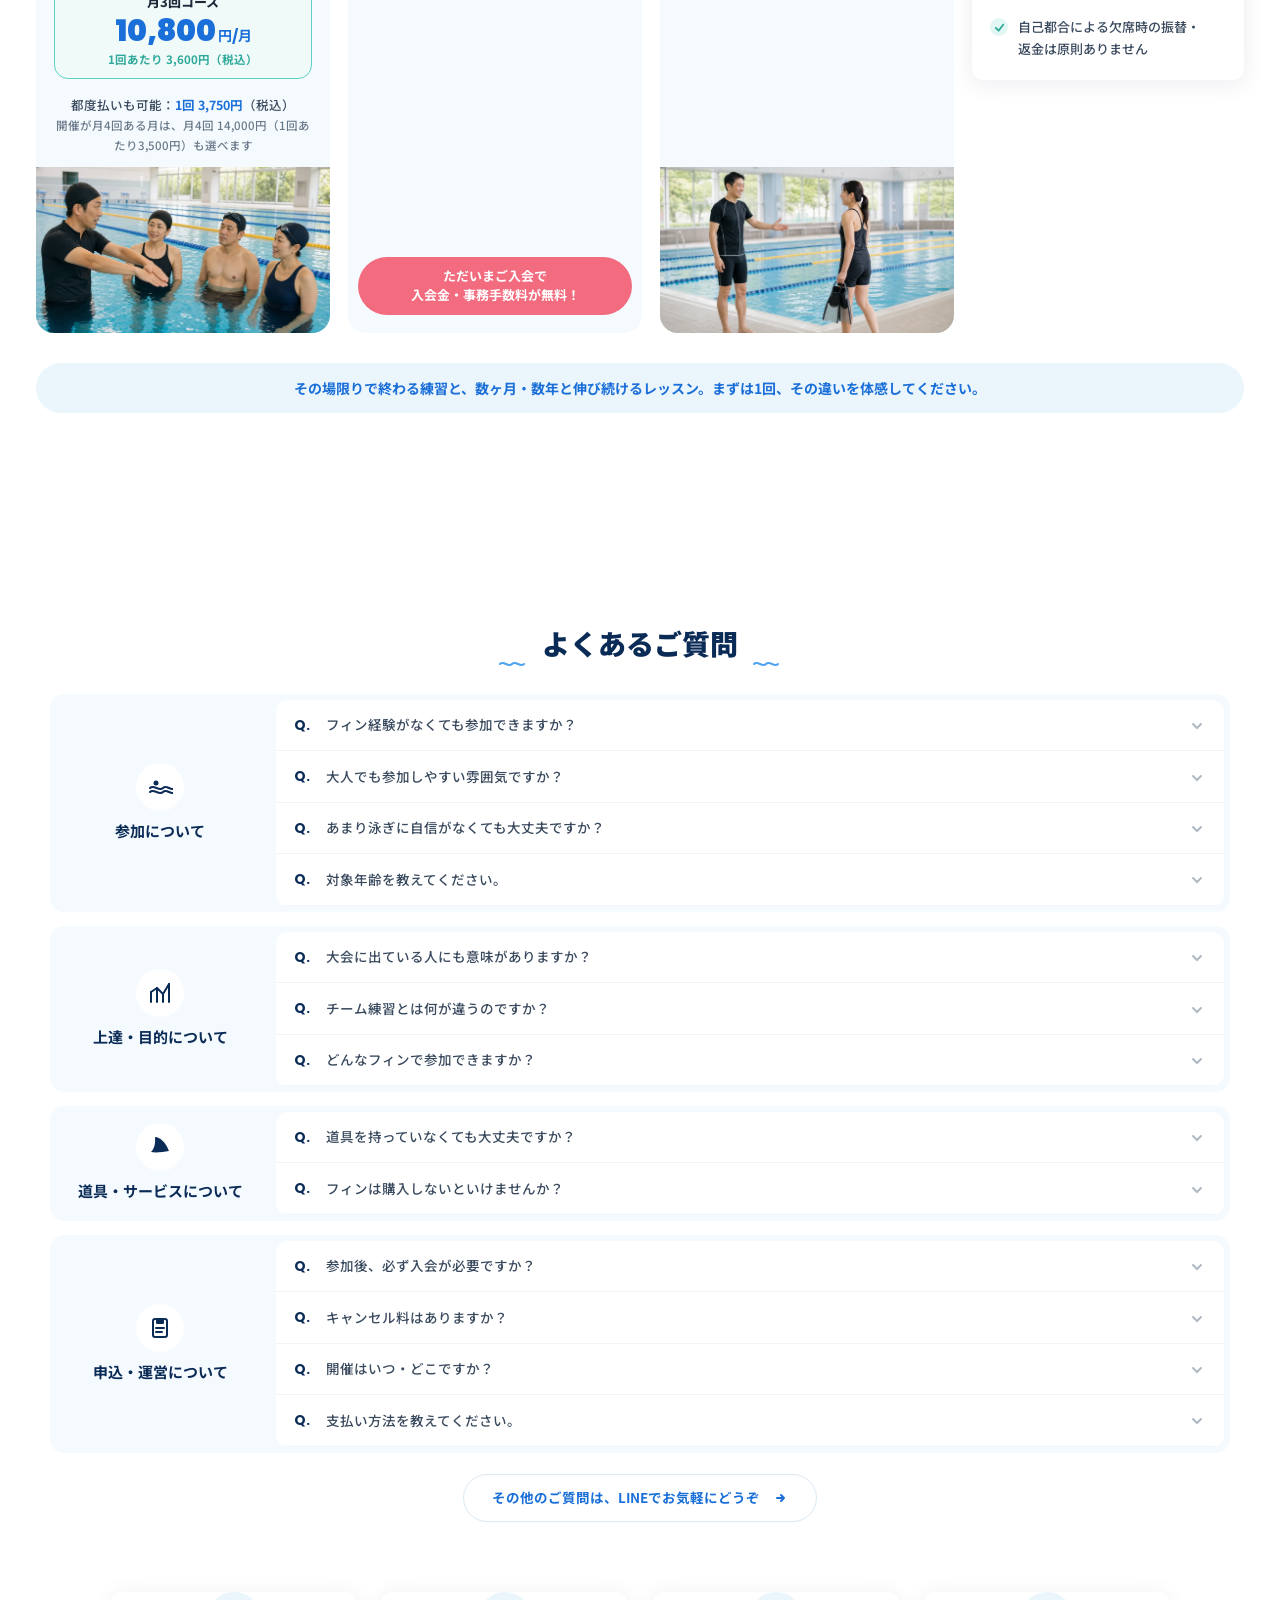
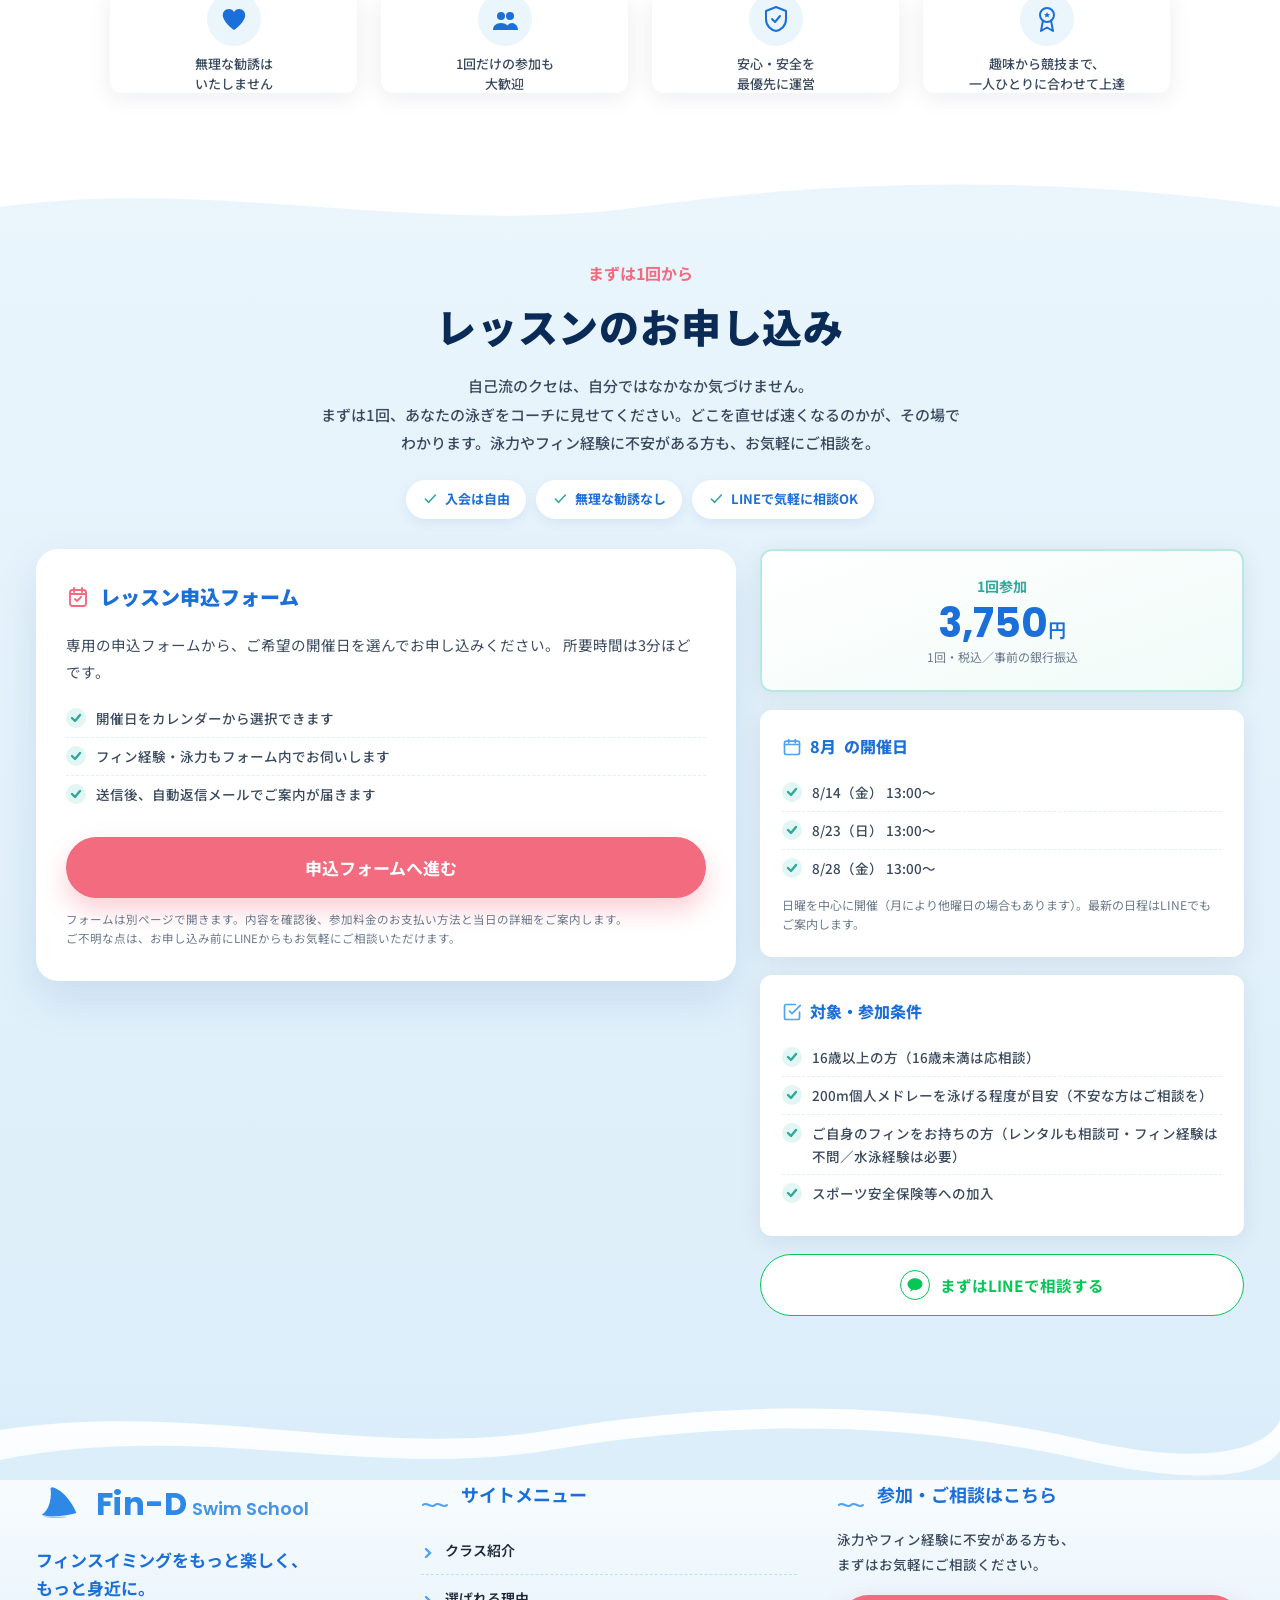
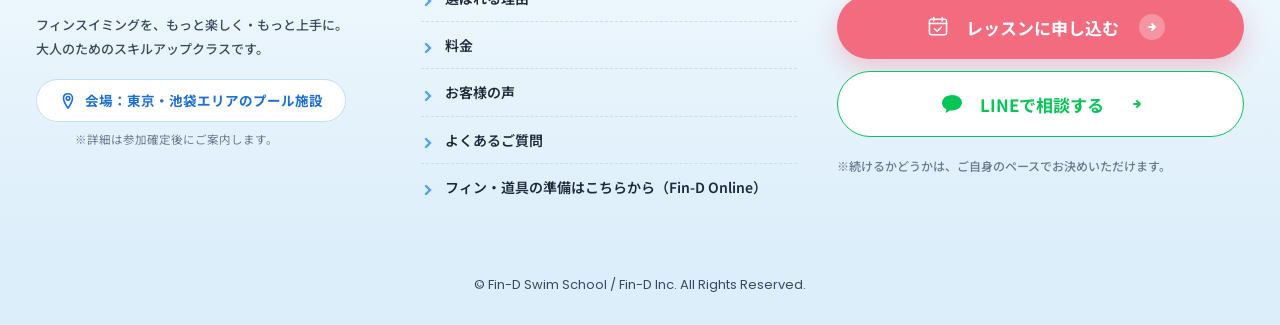
==== commit 724837dc: "fix: FV事実バーの文字列がflexアイテムとして分断され2カラム状に崩れる問題を修正 .feature-pill は flex コンテナのため、<b>タグ前後のテキストノードが それぞれ独立した" ====
--- a/index.html
+++ b/index.html
@@ -4071,25 +4071,25 @@
             <span class="ic ic-cal">
               <svg viewBox="0 0 24 24" fill="none" stroke="currentColor" stroke-width="2" stroke-linecap="round" stroke-linejoin="round" aria-hidden="true"><rect x="3" y="5" width="18" height="16" rx="2.5"/><path d="M3 10h18M8 3v4M16 3v4"/></svg>
             </span>
-            日曜を中心に・お昼ごろ開催 <b>75分</b>＋個別相談
+            <span class="fp-text">日曜を中心に・お昼ごろ開催 <b>75分</b>＋個別相談</span>
           </span>
           <span class="feature-pill">
             <span class="ic ic-pin">
               <svg viewBox="0 0 24 24" fill="currentColor" aria-hidden="true"><path d="M12 2C7.6 2 4 5.5 4 9.8 4 15.3 12 22 12 22s8-6.7 8-12.2C20 5.5 16.4 2 12 2zm0 11a3 3 0 110-6 3 3 0 010 6z"/></svg>
             </span>
-            東京・池袋エリアで<b>少人数</b>開催
+            <span class="fp-text">東京・池袋エリアで<b>少人数</b>開催</span>
           </span>
           <span class="feature-pill">
             <span class="ic ic-people">
               <svg viewBox="0 0 24 24" fill="currentColor" aria-hidden="true"><circle cx="8" cy="9" r="3"/><circle cx="16" cy="9" r="3"/><path d="M2 19c0-3 3-5 6-5s6 2 6 5v1H2v-1z"/><path d="M14 14c-.6 0-1.2.1-1.7.3 1.7 1 2.7 2.7 2.7 4.7v1H22v-1c0-3-3-5-6-5-.7 0-1.4.1-2 0z"/></svg>
             </span>
-            <b>各回8名</b>までの少人数制クラス
+            <span class="fp-text"><b>各回8名</b>までの少人数制クラス</span>
           </span>
           <span class="feature-pill">
             <span class="ic ic-fin">
               <svg viewBox="0 0 24 24" fill="currentColor" aria-hidden="true"><path d="M3 19c6 1 13 .5 18-1 0 0-4-12-13-14-.6 0-1 .5-1 1 .6 5-.6 11-4 14z"/></svg>
             </span>
-            <b>16歳以上</b>の水泳経験者が対象
+            <span class="fp-text"><b>16歳以上</b>の水泳経験者が対象</span>
           </span>
         </div>
 
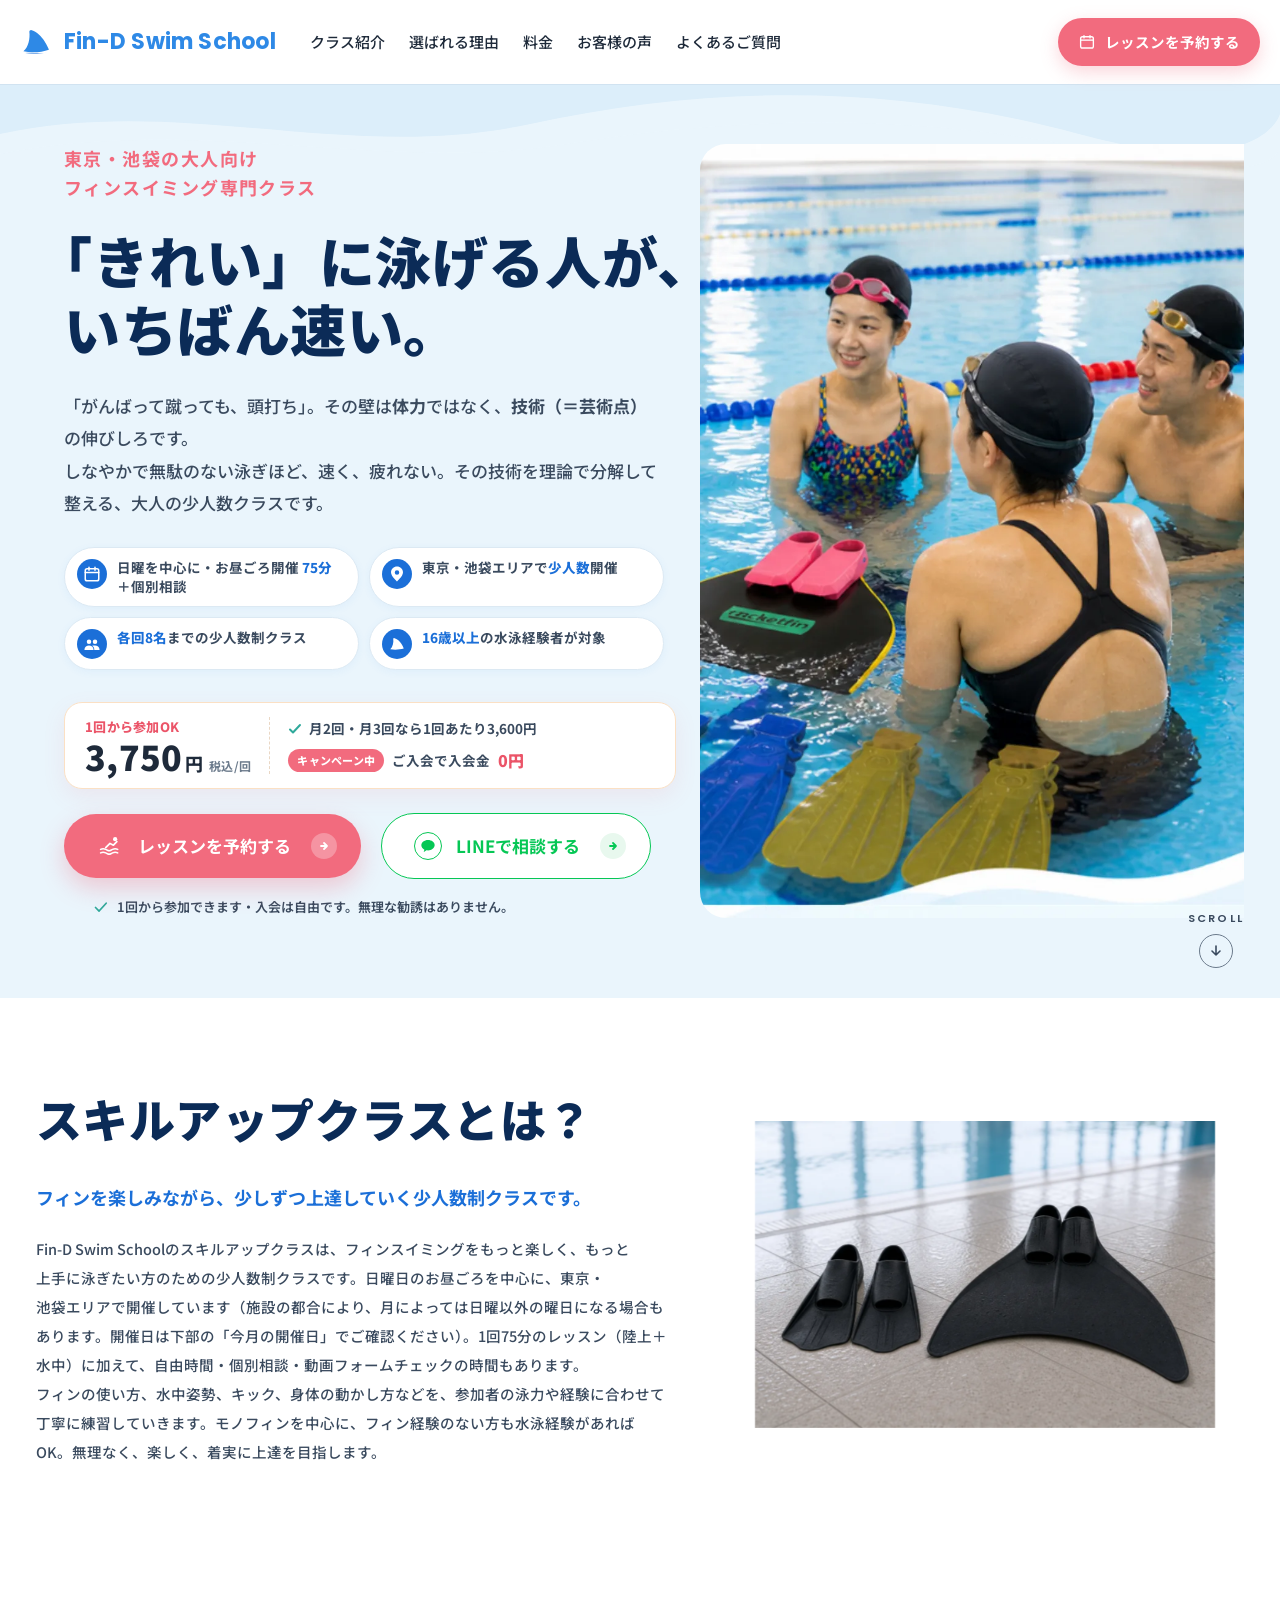
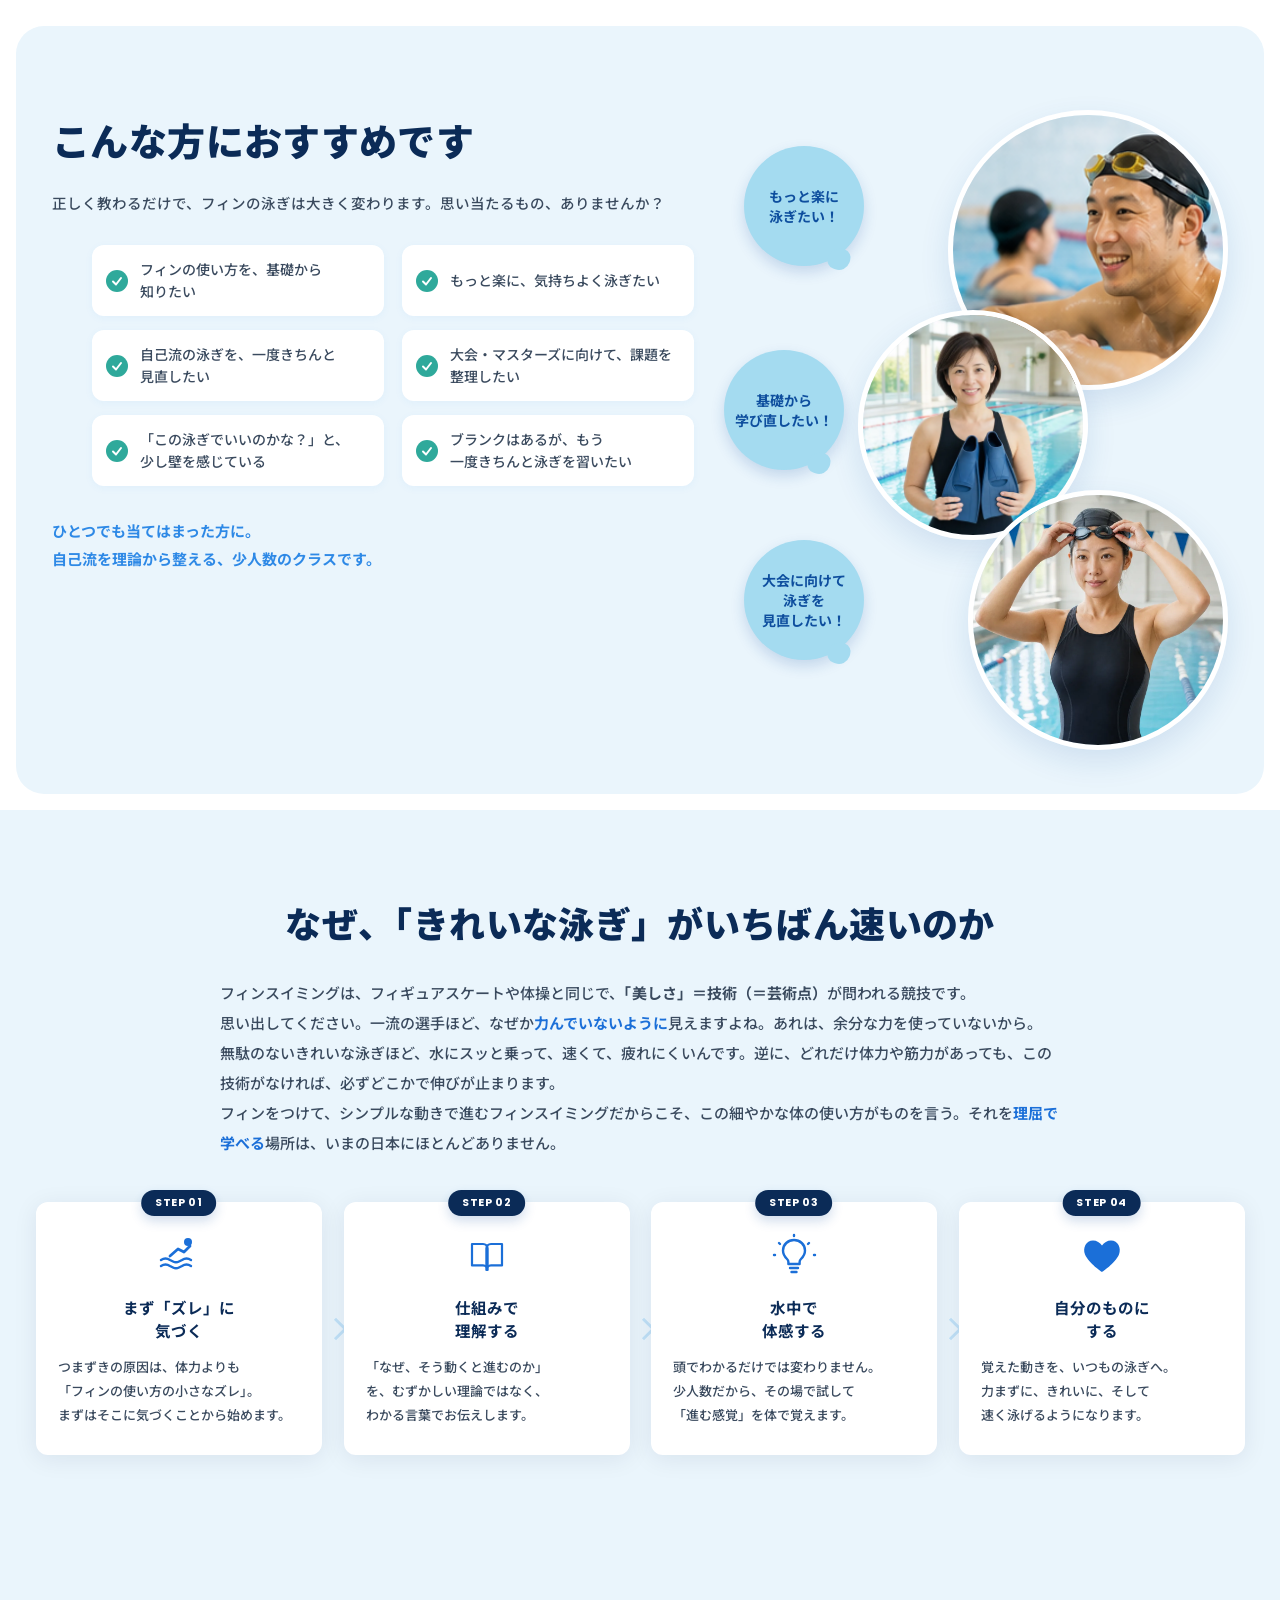
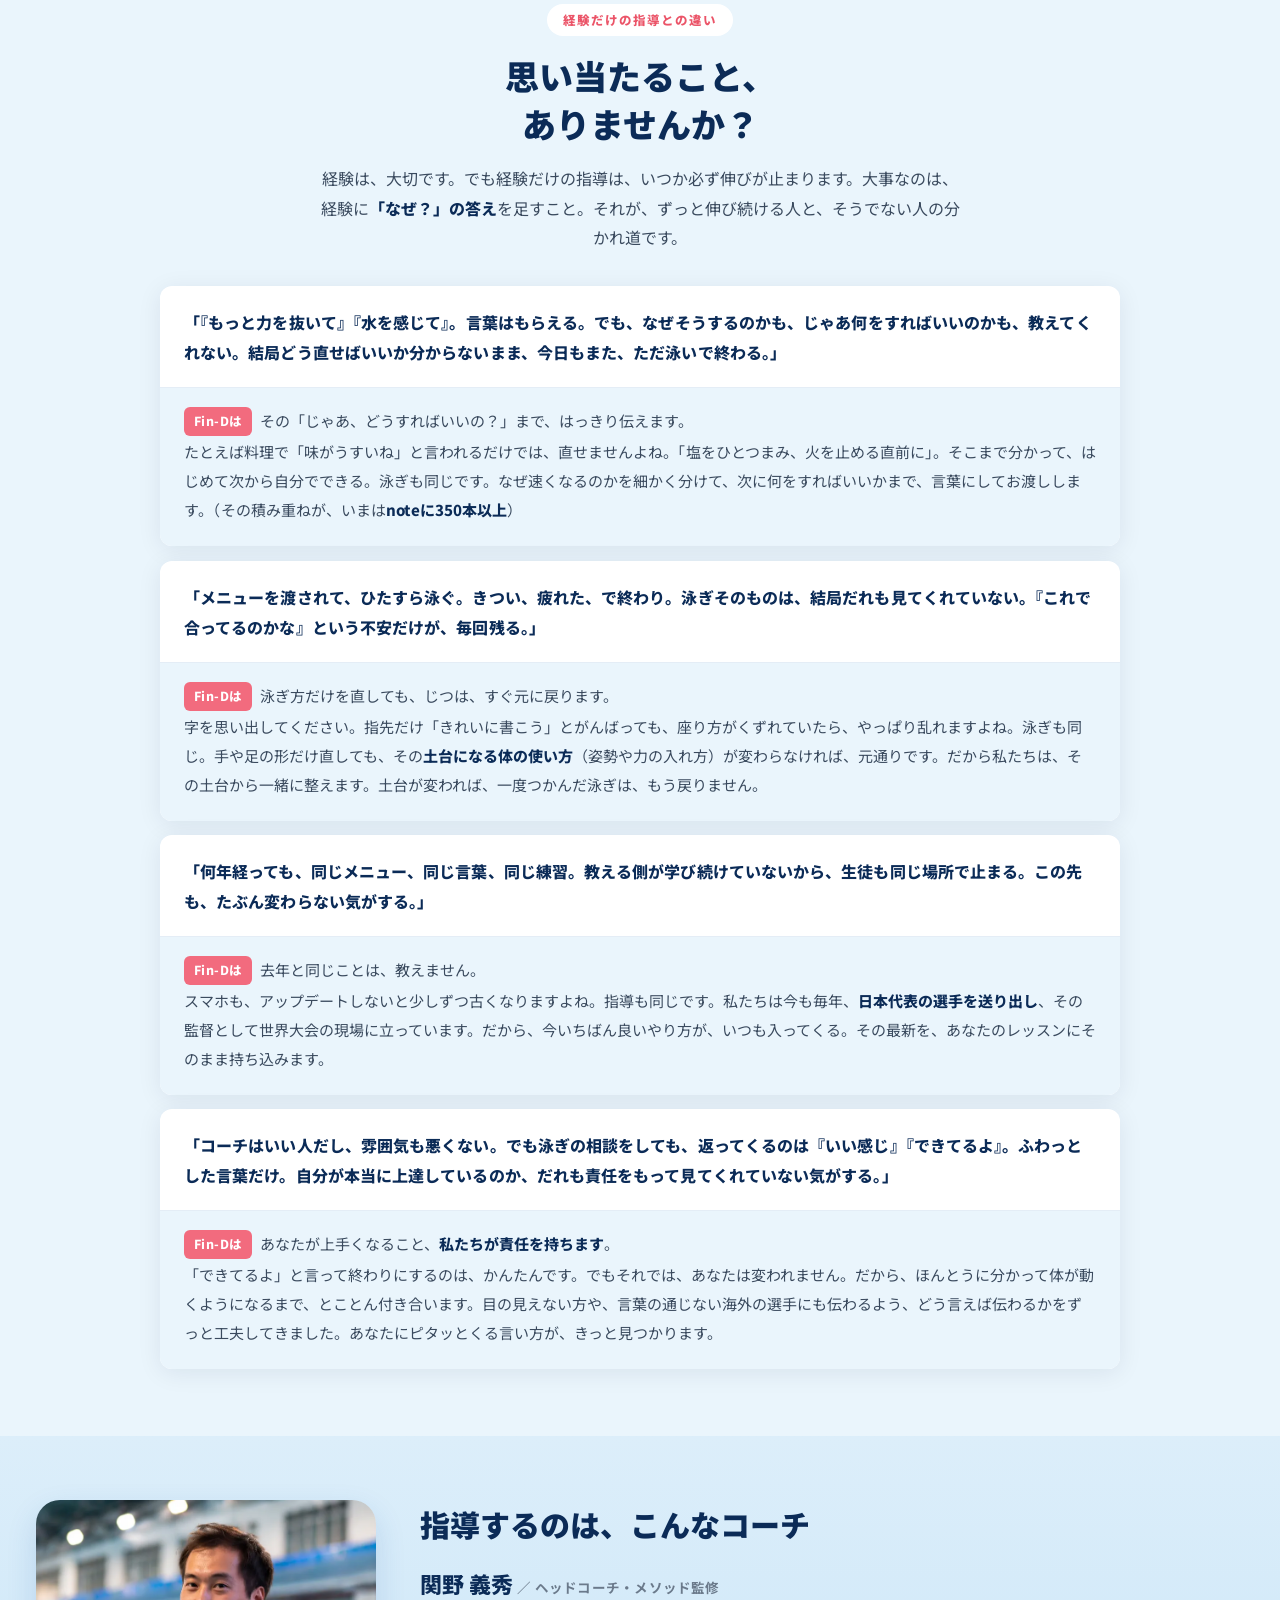
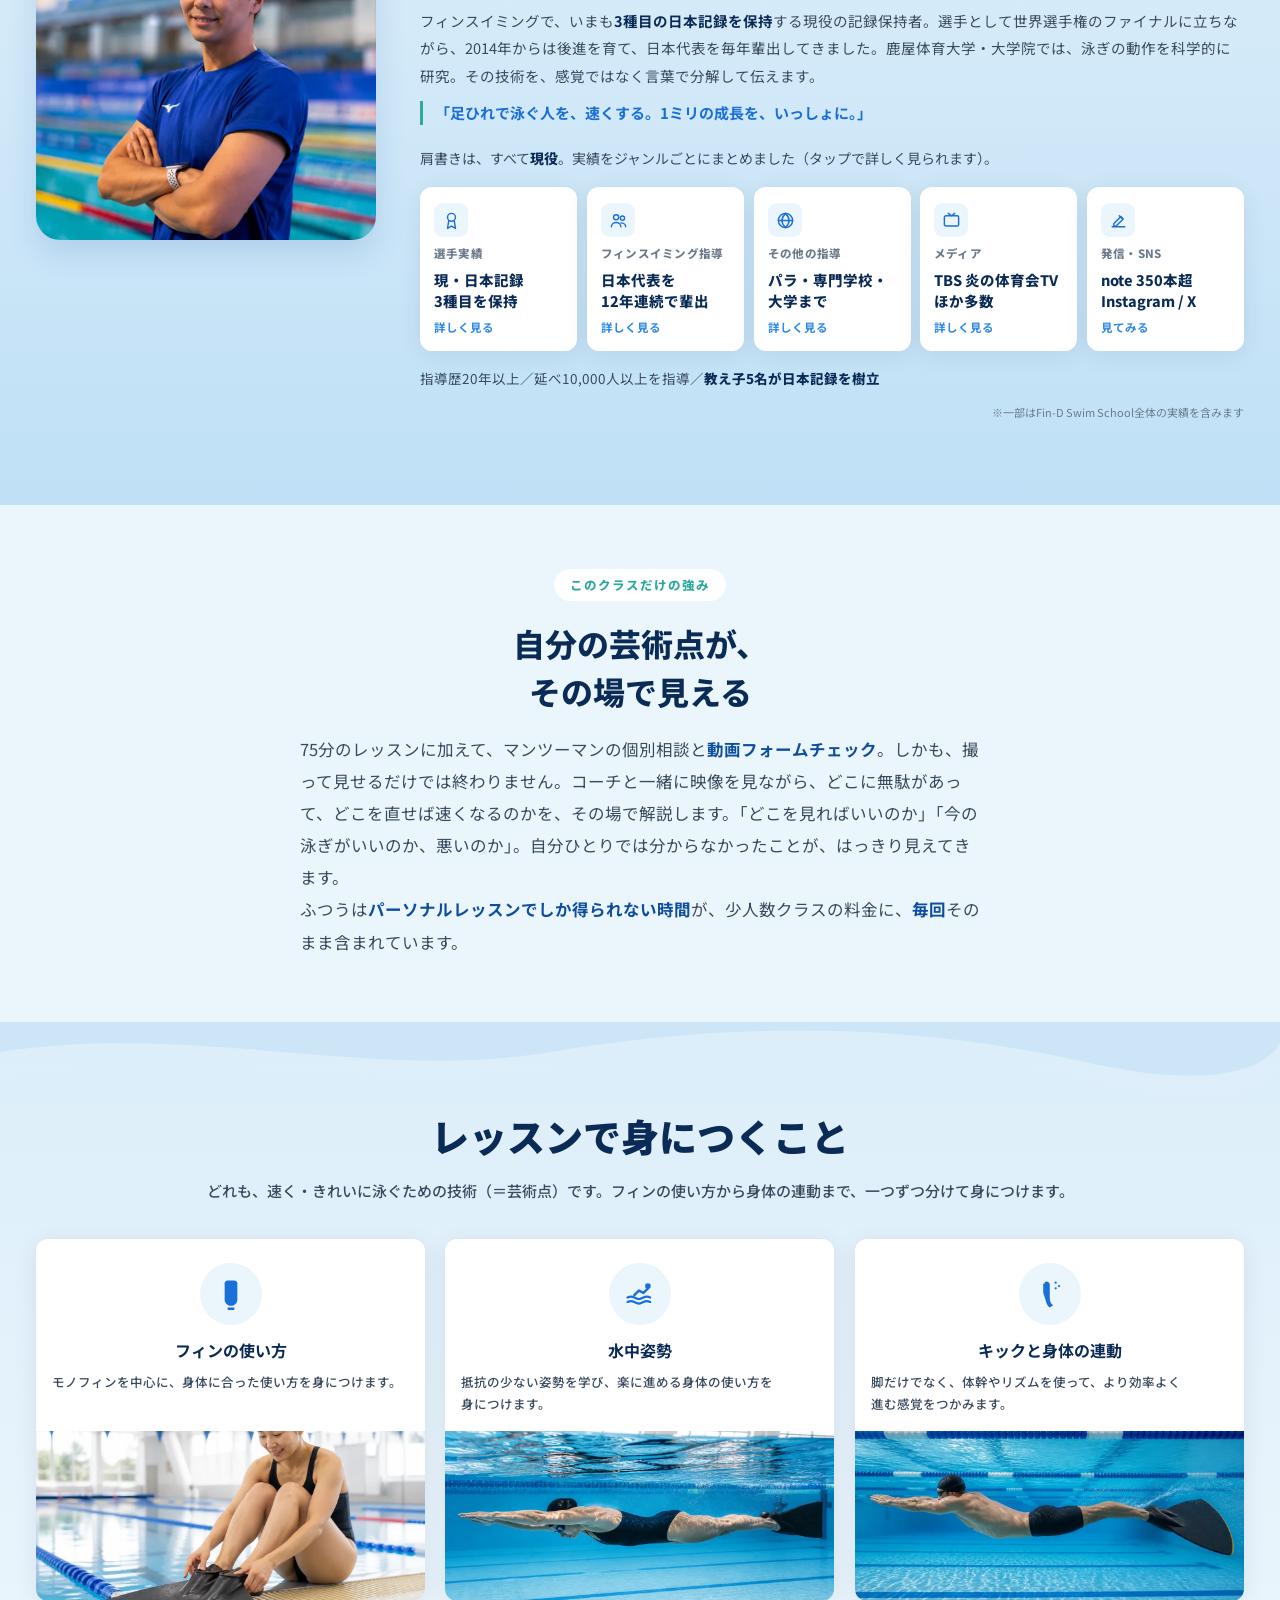
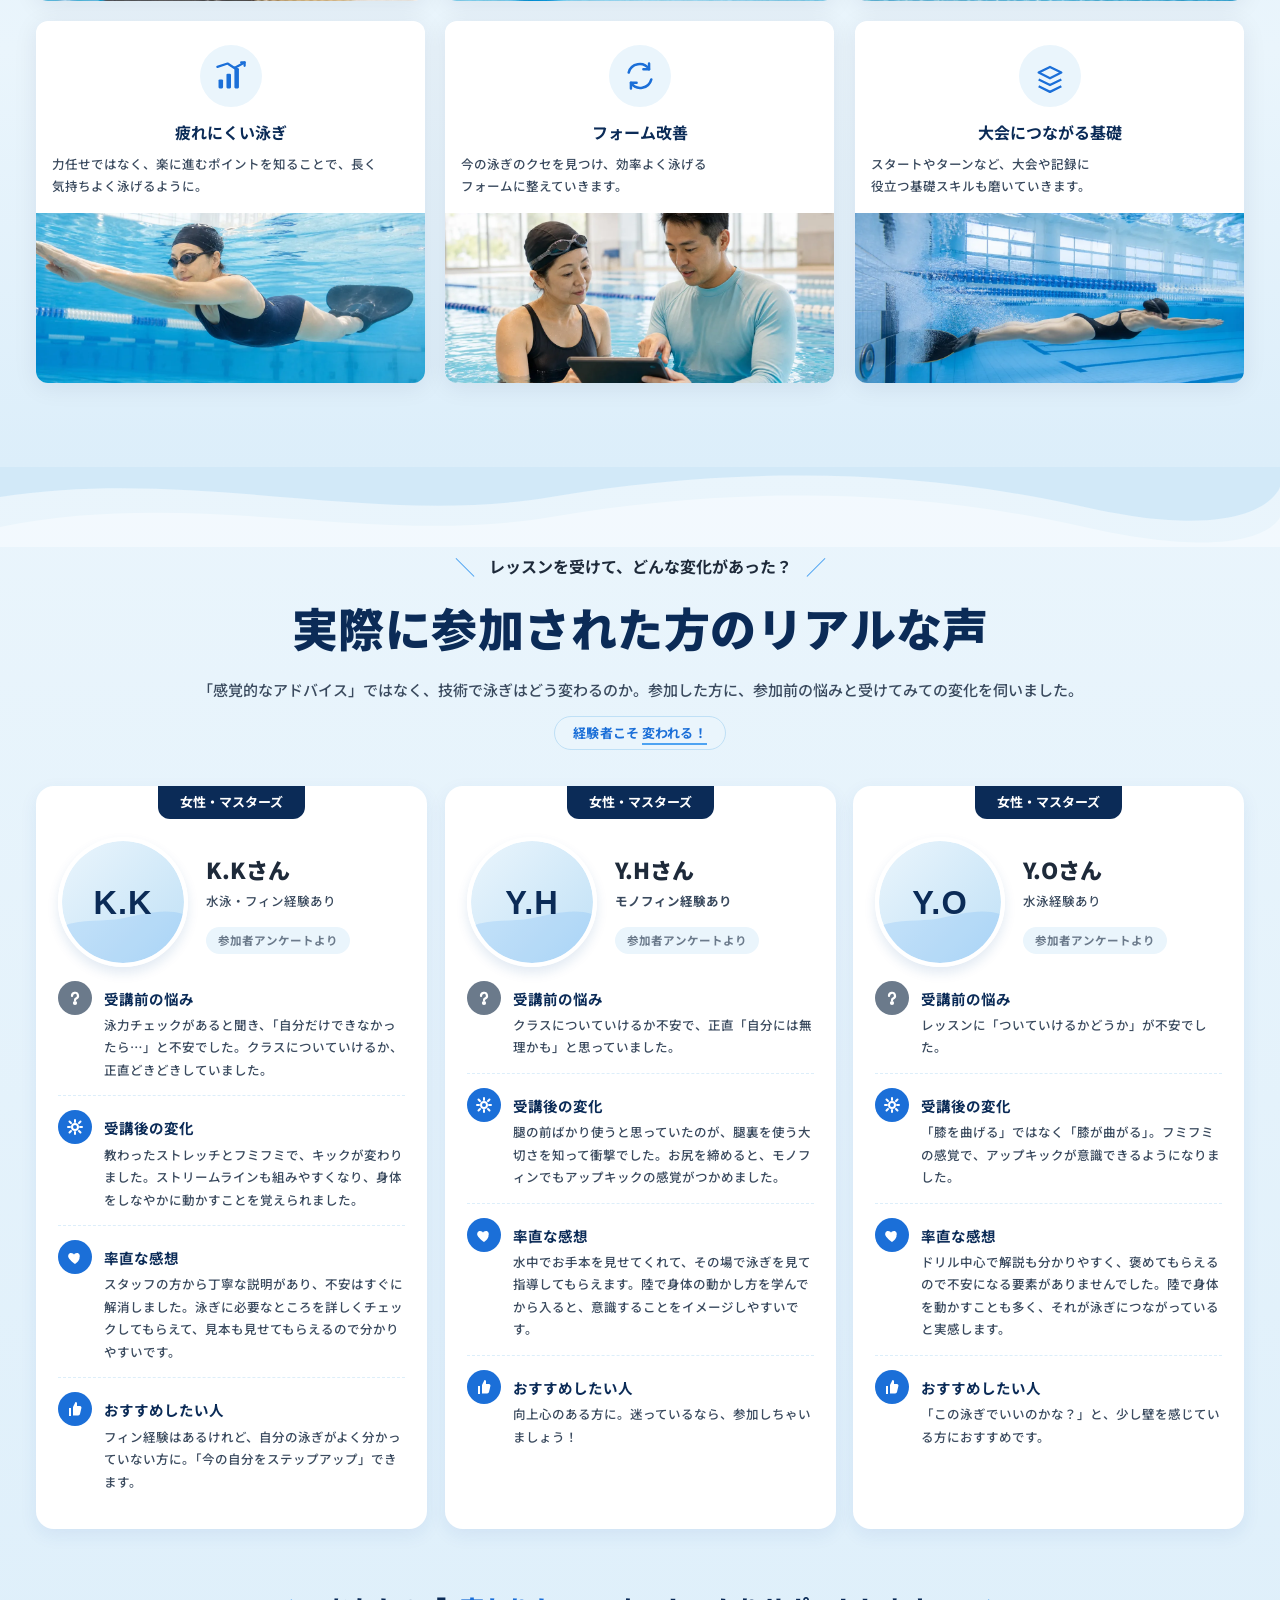
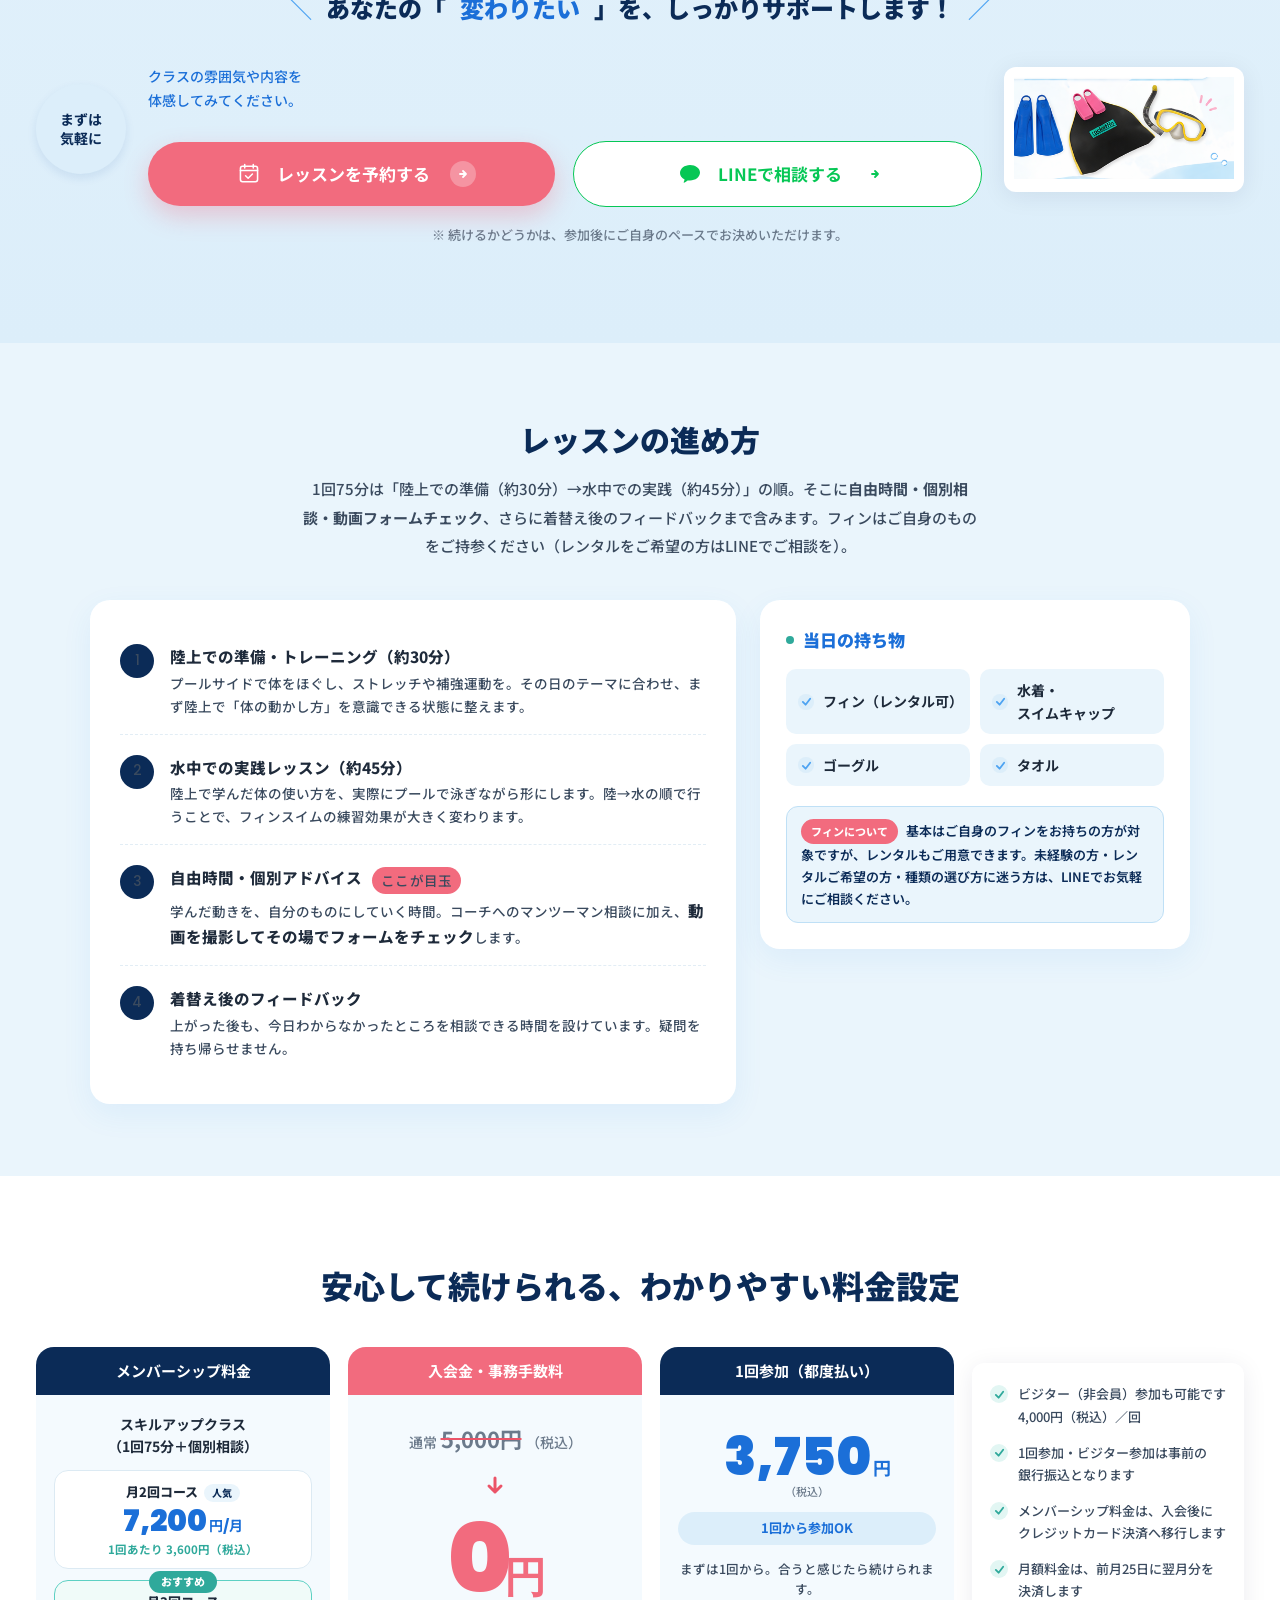
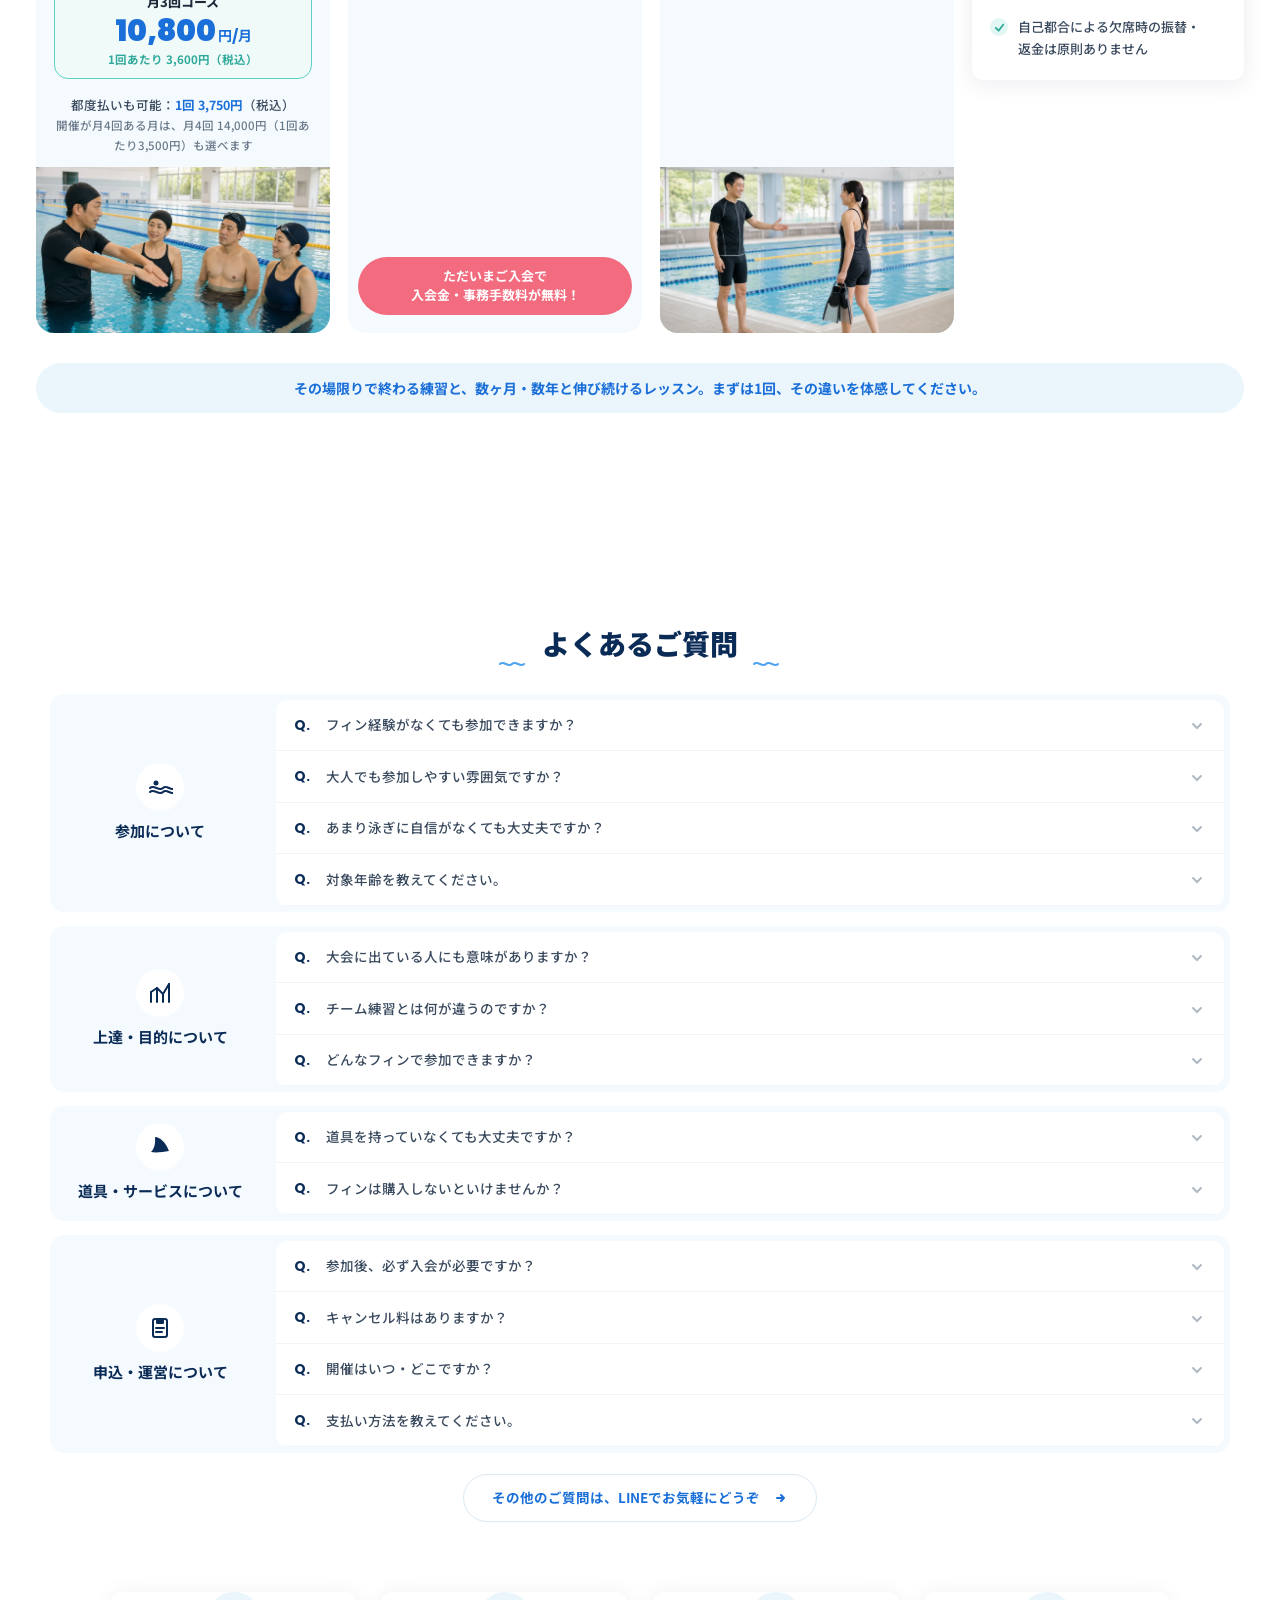
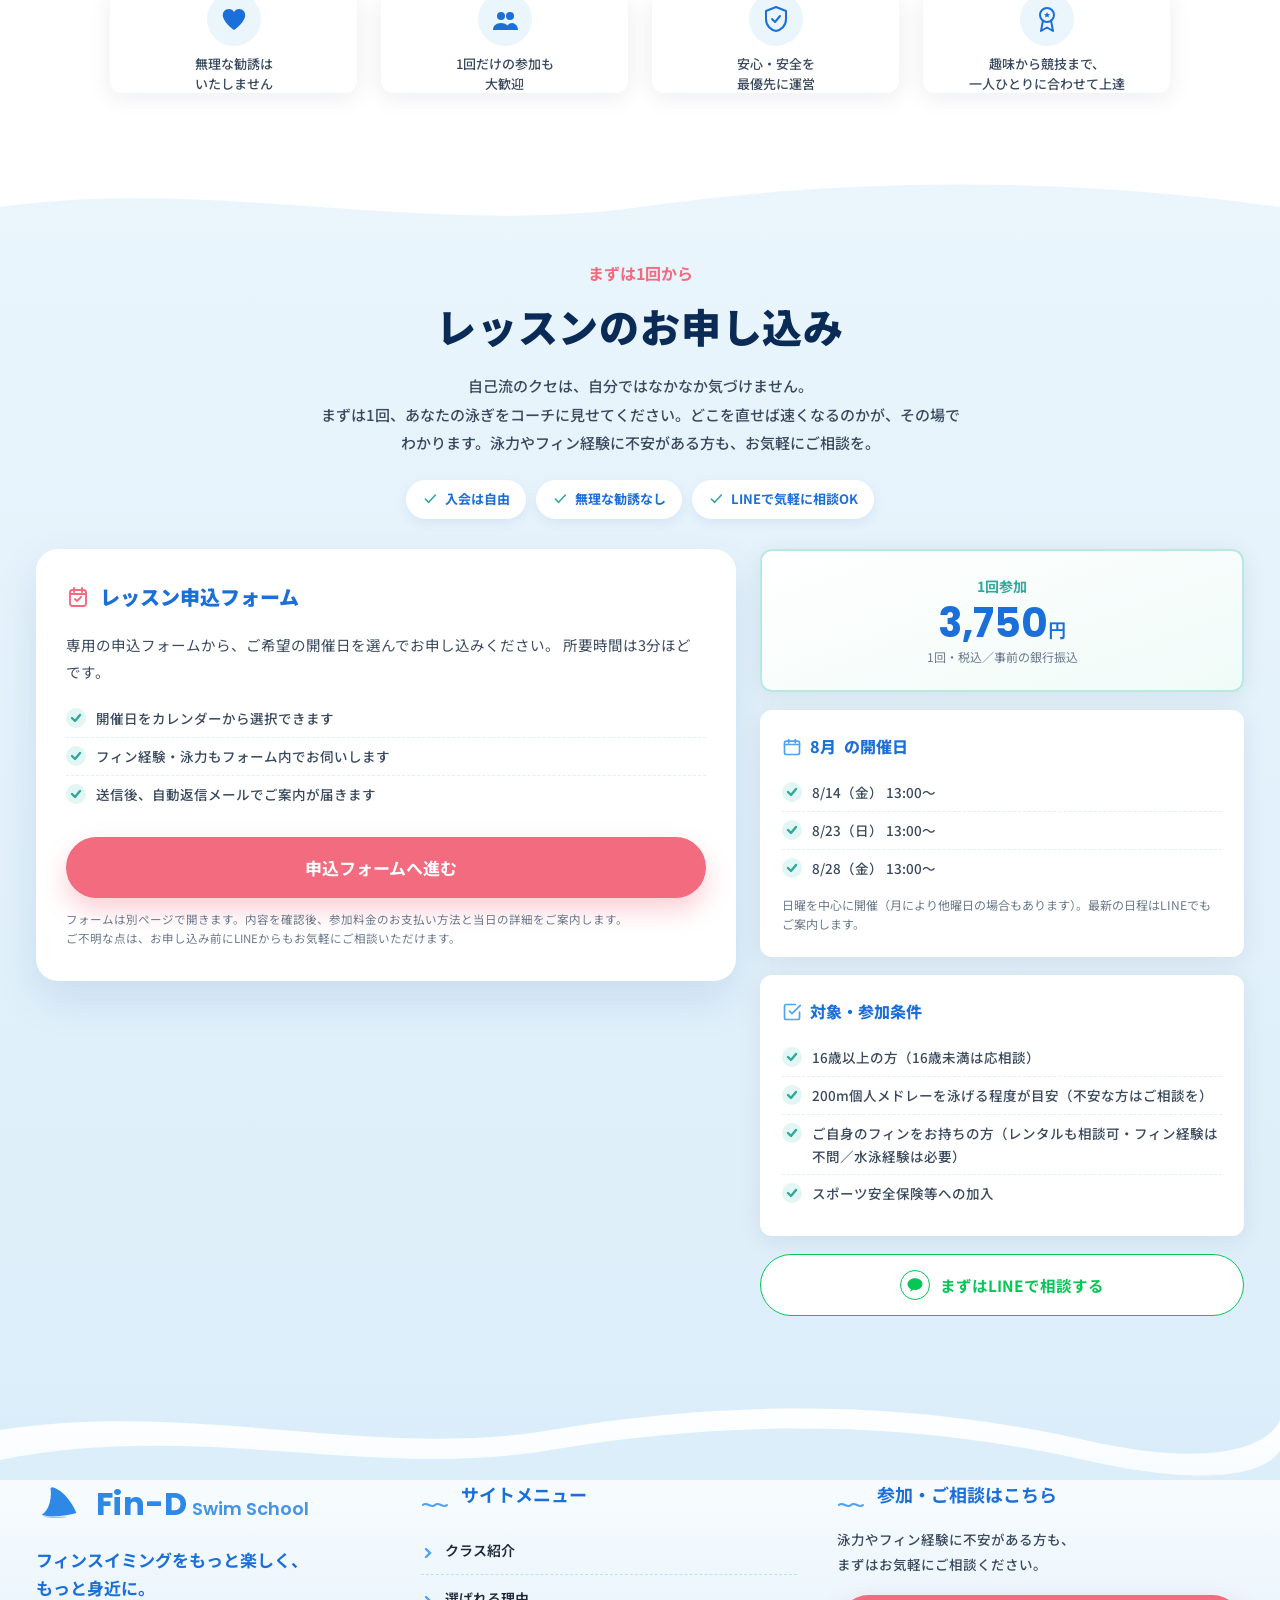
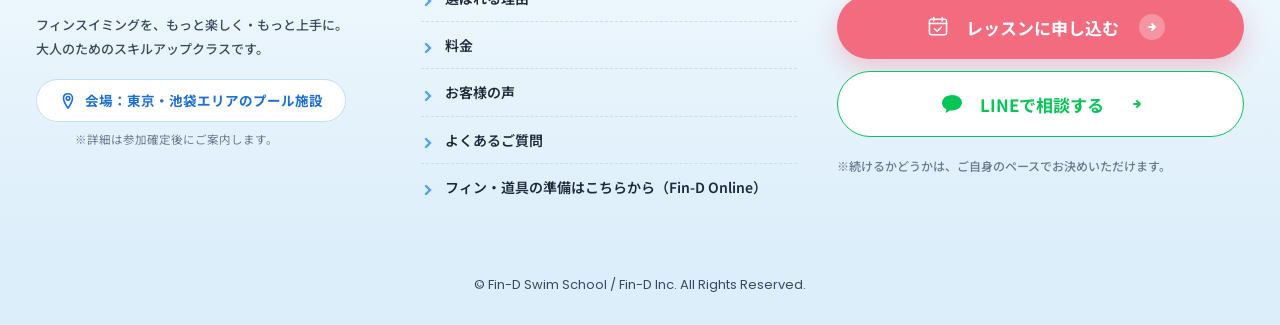
==== commit 06090973: "feat: レッスン紹介の写真6枚を全て再生成し差し替え（P08-P13） 旧AI生成画像（低品質・破綻あり）を、image生成でトーン統一した新写真へ全数置換。 - JSON構造化プロンプト＋FV/" ====
--- a/index.html
+++ b/index.html
@@ -4483,7 +4483,7 @@
           </span>
           <h4>フィンの使い方</h4>
           <p>モノフィンを中心に、身体に合った使い方を身につけます。</p>
-          <div class="lc-photo"><img src="project/assets/lesson1.png" alt="フィンを使った練習" loading="lazy" decoding="async"  data-photo="P08"/></div>
+          <div class="lc-photo"><img src="project/assets/lesson1.webp" alt="プールサイドでモノフィンを装着する参加者" loading="lazy" decoding="async"  data-photo="P08"/></div>
         </article>
 
         <article class="lesson-card is-teal">
@@ -4496,7 +4496,7 @@
           </span>
           <h4>水中姿勢</h4>
           <p>抵抗の少ない姿勢を学び、楽に進める身体の使い方を身につけます。</p>
-          <div class="lc-photo"><img src="project/assets/lesson2.png" alt="水中姿勢の練習" loading="lazy" decoding="async"  data-photo="P09"/></div>
+          <div class="lc-photo"><img src="project/assets/lesson2.webp" alt="水面近くをストリームラインで滑走する水中姿勢" loading="lazy" decoding="async"  data-photo="P09"/></div>
         </article>
 
         <article class="lesson-card is-blue">
@@ -4508,7 +4508,7 @@
           </span>
           <h4>キックと身体の連動</h4>
           <p>脚だけでなく、体幹やリズムを使って、より効率よく進む感覚をつかみます。</p>
-          <div class="lc-photo"><img src="project/assets/lesson3.png" alt="キックと身体の連動" loading="lazy" decoding="async"  data-photo="P10"/></div>
+          <div class="lc-photo"><img src="project/assets/lesson3.webp" alt="体幹から連動するドルフィンキックの水中ショット" loading="lazy" decoding="async"  data-photo="P10"/></div>
         </article>
 
         <article class="lesson-card is-blue">
@@ -4523,7 +4523,7 @@
           </span>
           <h4>疲れにくい泳ぎ</h4>
           <p>力任せではなく、楽に進むポイントを知ることで、長く気持ちよく泳げるように。</p>
-          <div class="lc-photo"><img src="project/assets/lesson4.png" alt="疲れにくい泳ぎ" loading="lazy" decoding="async"  data-photo="P11"/></div>
+          <div class="lc-photo"><img src="project/assets/lesson4.webp" alt="力みなくリラックスして水中を進むスイマー" loading="lazy" decoding="async"  data-photo="P11"/></div>
         </article>
 
         <article class="lesson-card is-blue">
@@ -4535,7 +4535,7 @@
           </span>
           <h4>フォーム改善</h4>
           <p>今の泳ぎのクセを見つけ、効率よく泳げるフォームに整えていきます。</p>
-          <div class="lc-photo"><img src="project/assets/lesson5.png" alt="フォーム改善" loading="lazy" decoding="async"  data-photo="P12"/></div>
+          <div class="lc-photo"><img src="project/assets/lesson5.webp" alt="コーチとタブレットで泳ぎの動画を確認する参加者" loading="lazy" decoding="async"  data-photo="P12"/></div>
         </article>
 
         <article class="lesson-card is-teal">
@@ -4548,7 +4548,7 @@
           </span>
           <h4>大会につながる基礎</h4>
           <p>スタートやターンなど、大会や記録に役立つ基礎スキルも磨いていきます。</p>
-          <div class="lc-photo"><img src="project/assets/lesson6.png" alt="大会につながる基礎" loading="lazy" decoding="async"  data-photo="P13"/></div>
+          <div class="lc-photo"><img src="project/assets/lesson6.webp" alt="壁を蹴ってストリームラインで伸びるターン練習" loading="lazy" decoding="async"  data-photo="P13"/></div>
         </article>
       </div>
 
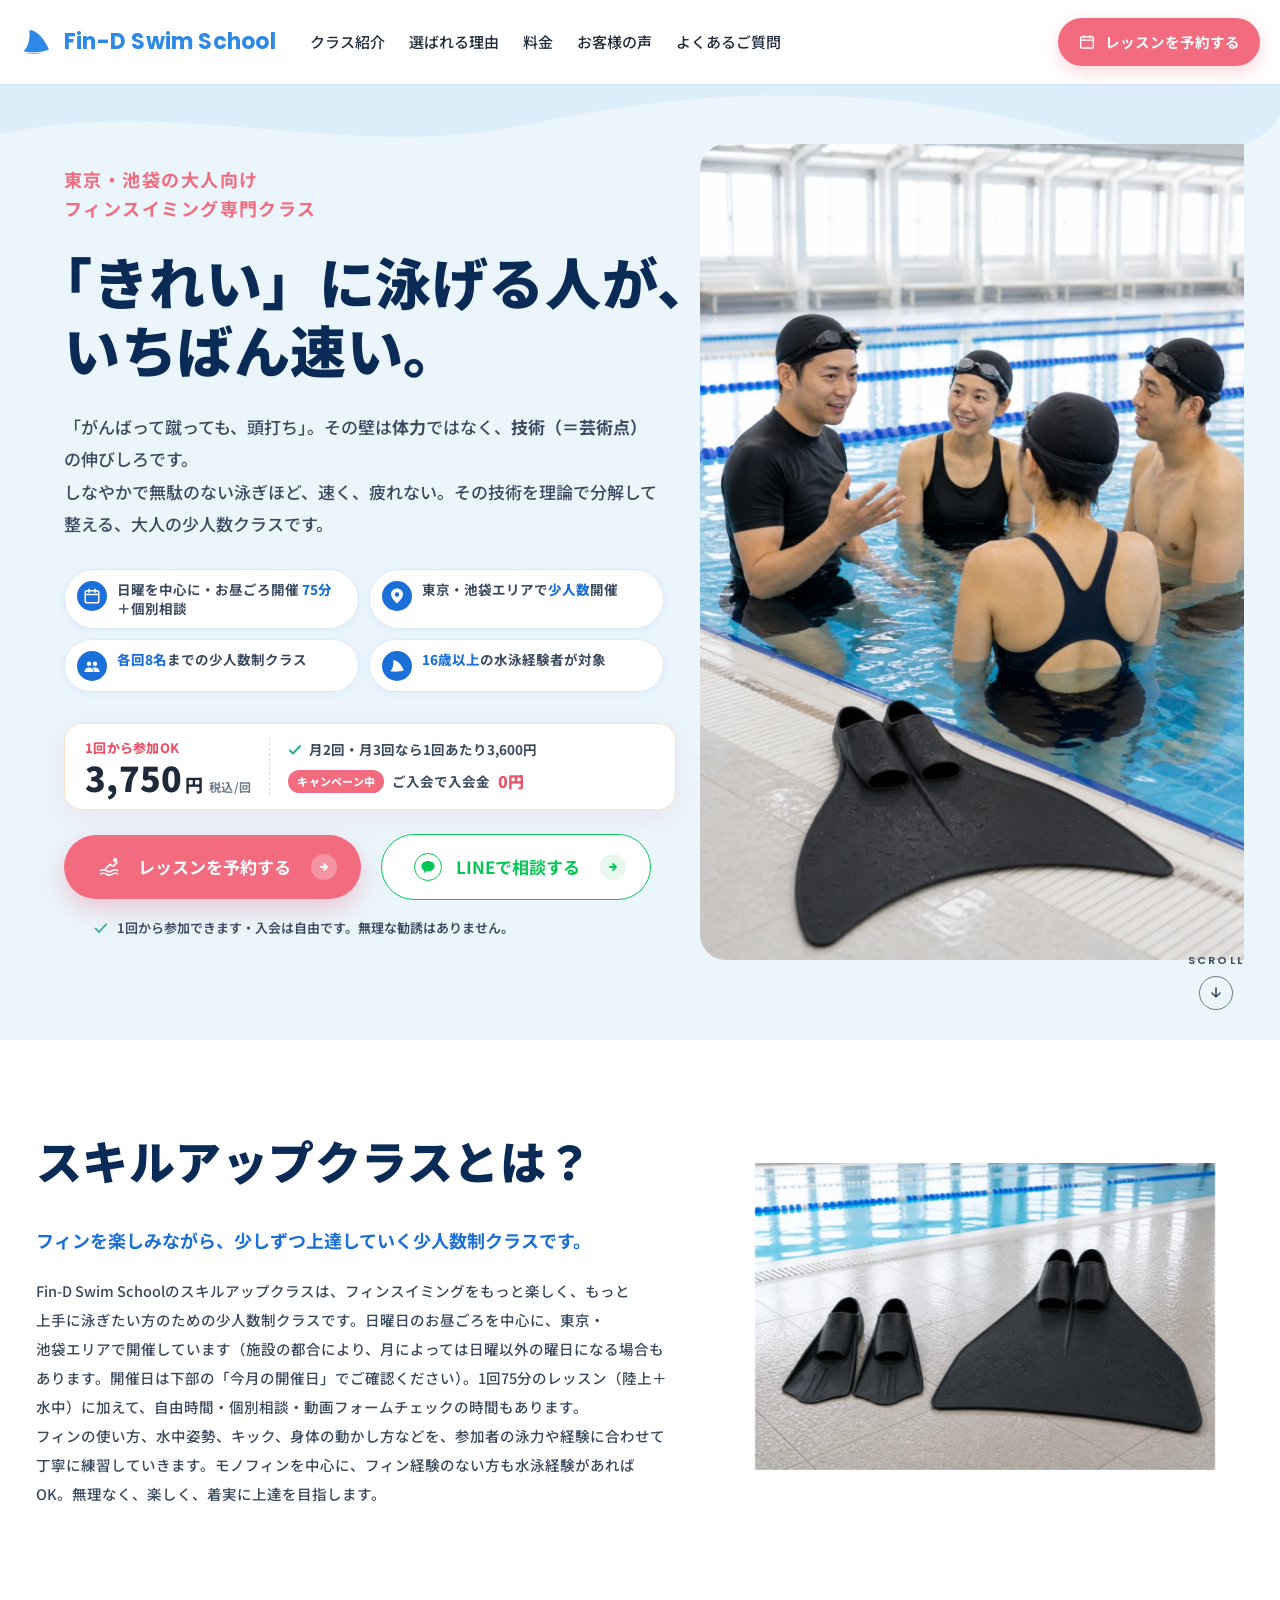
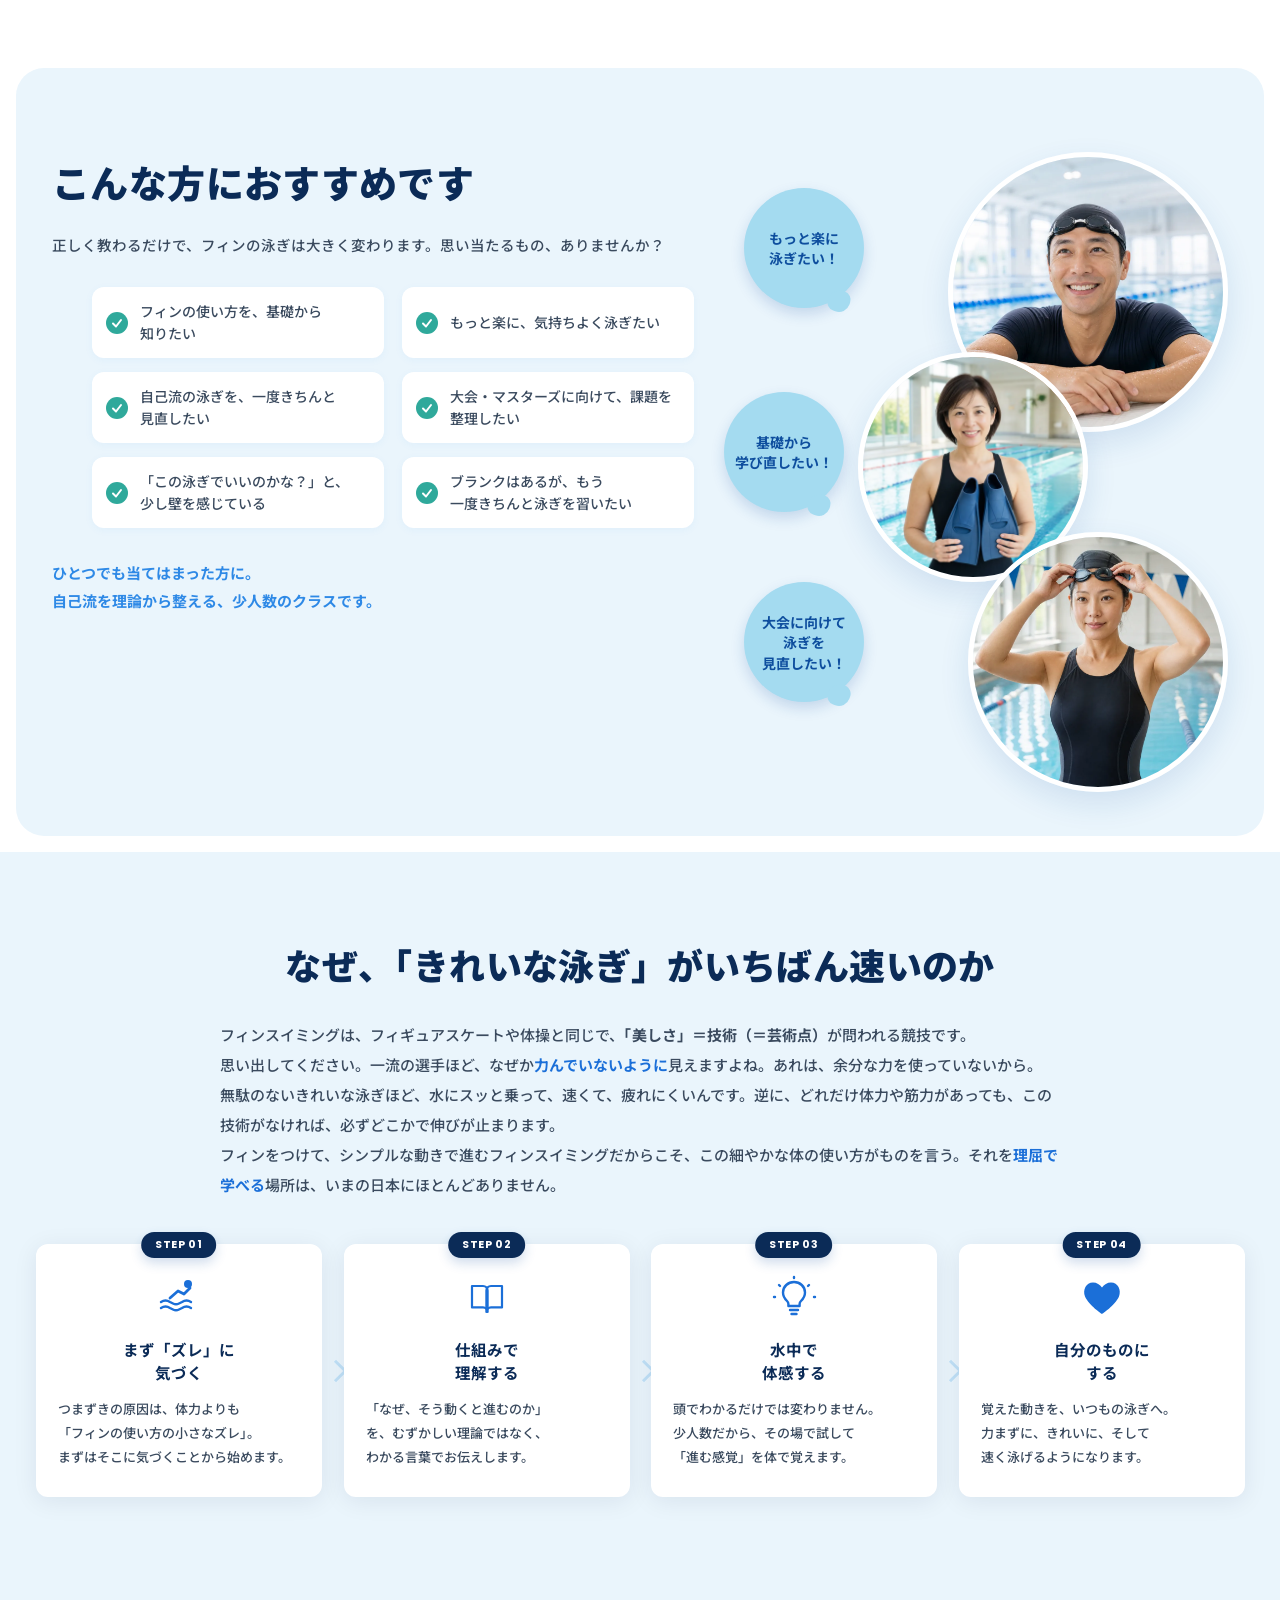
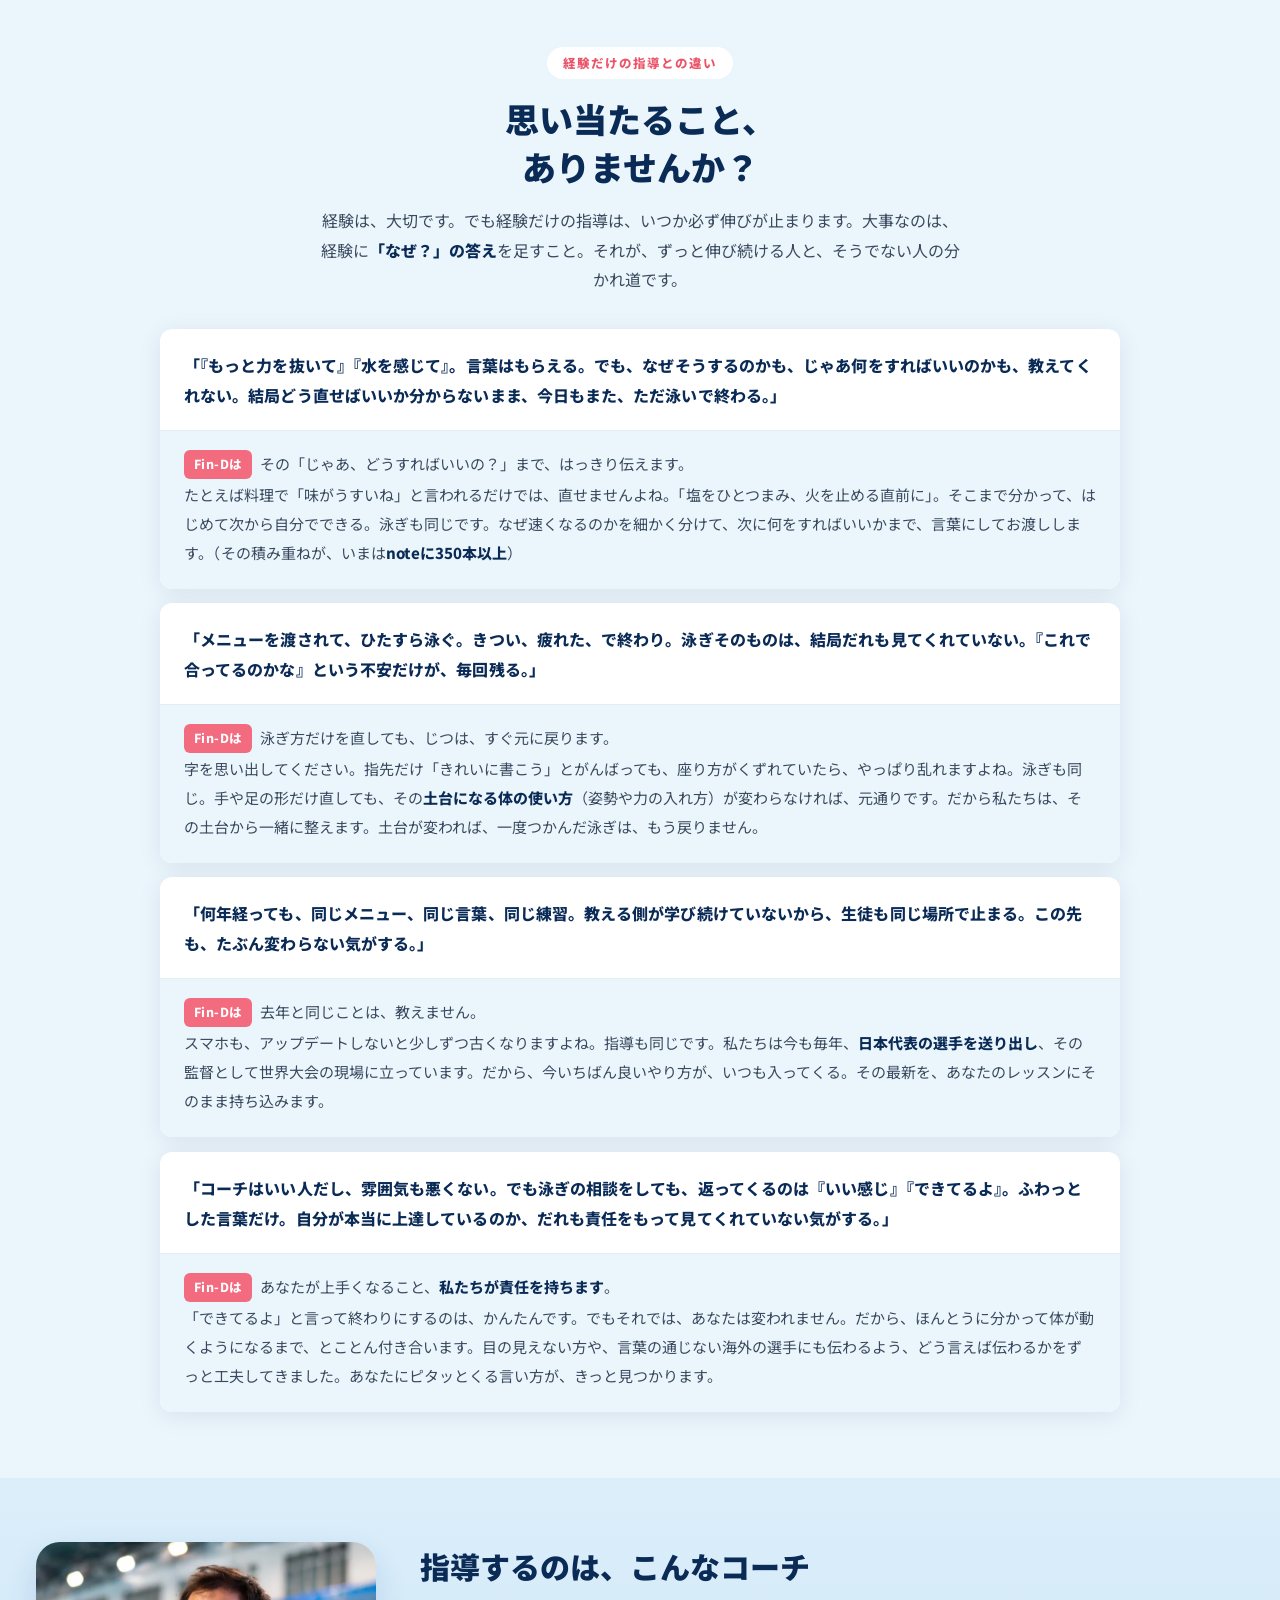
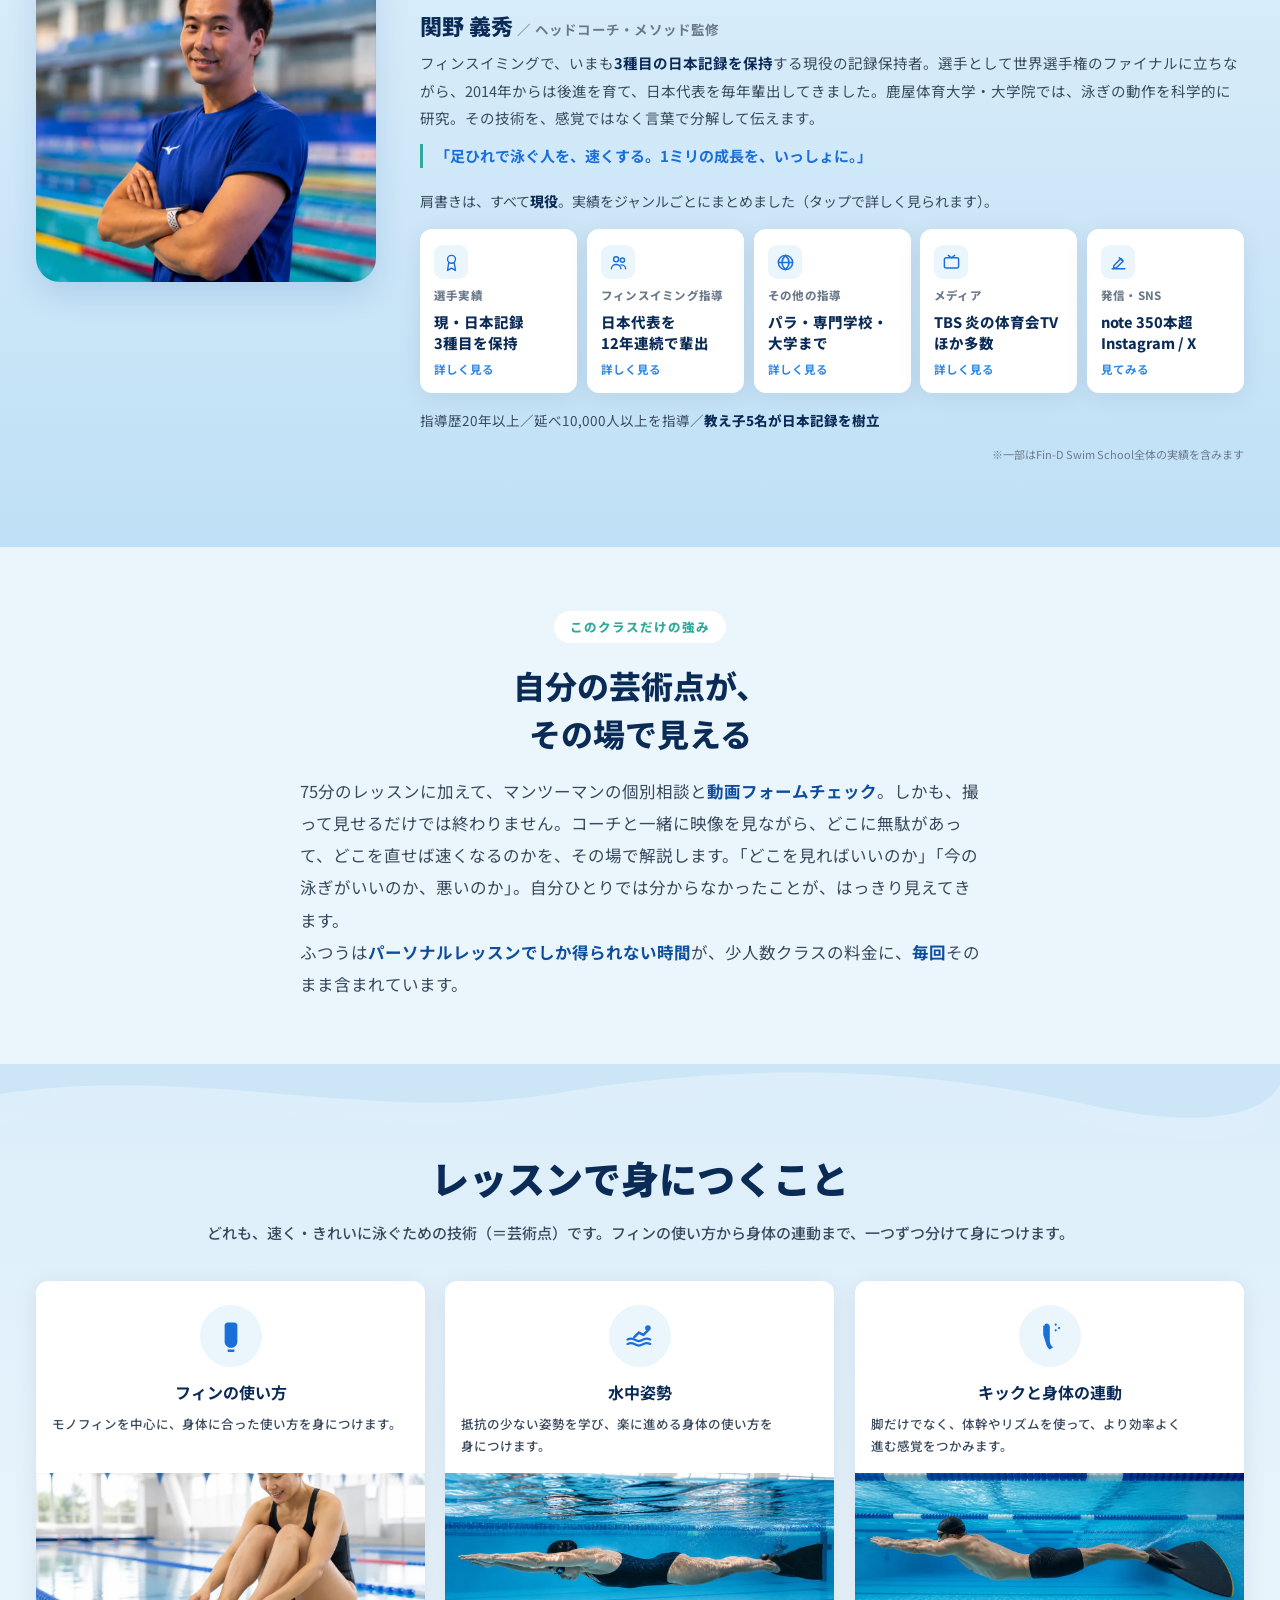
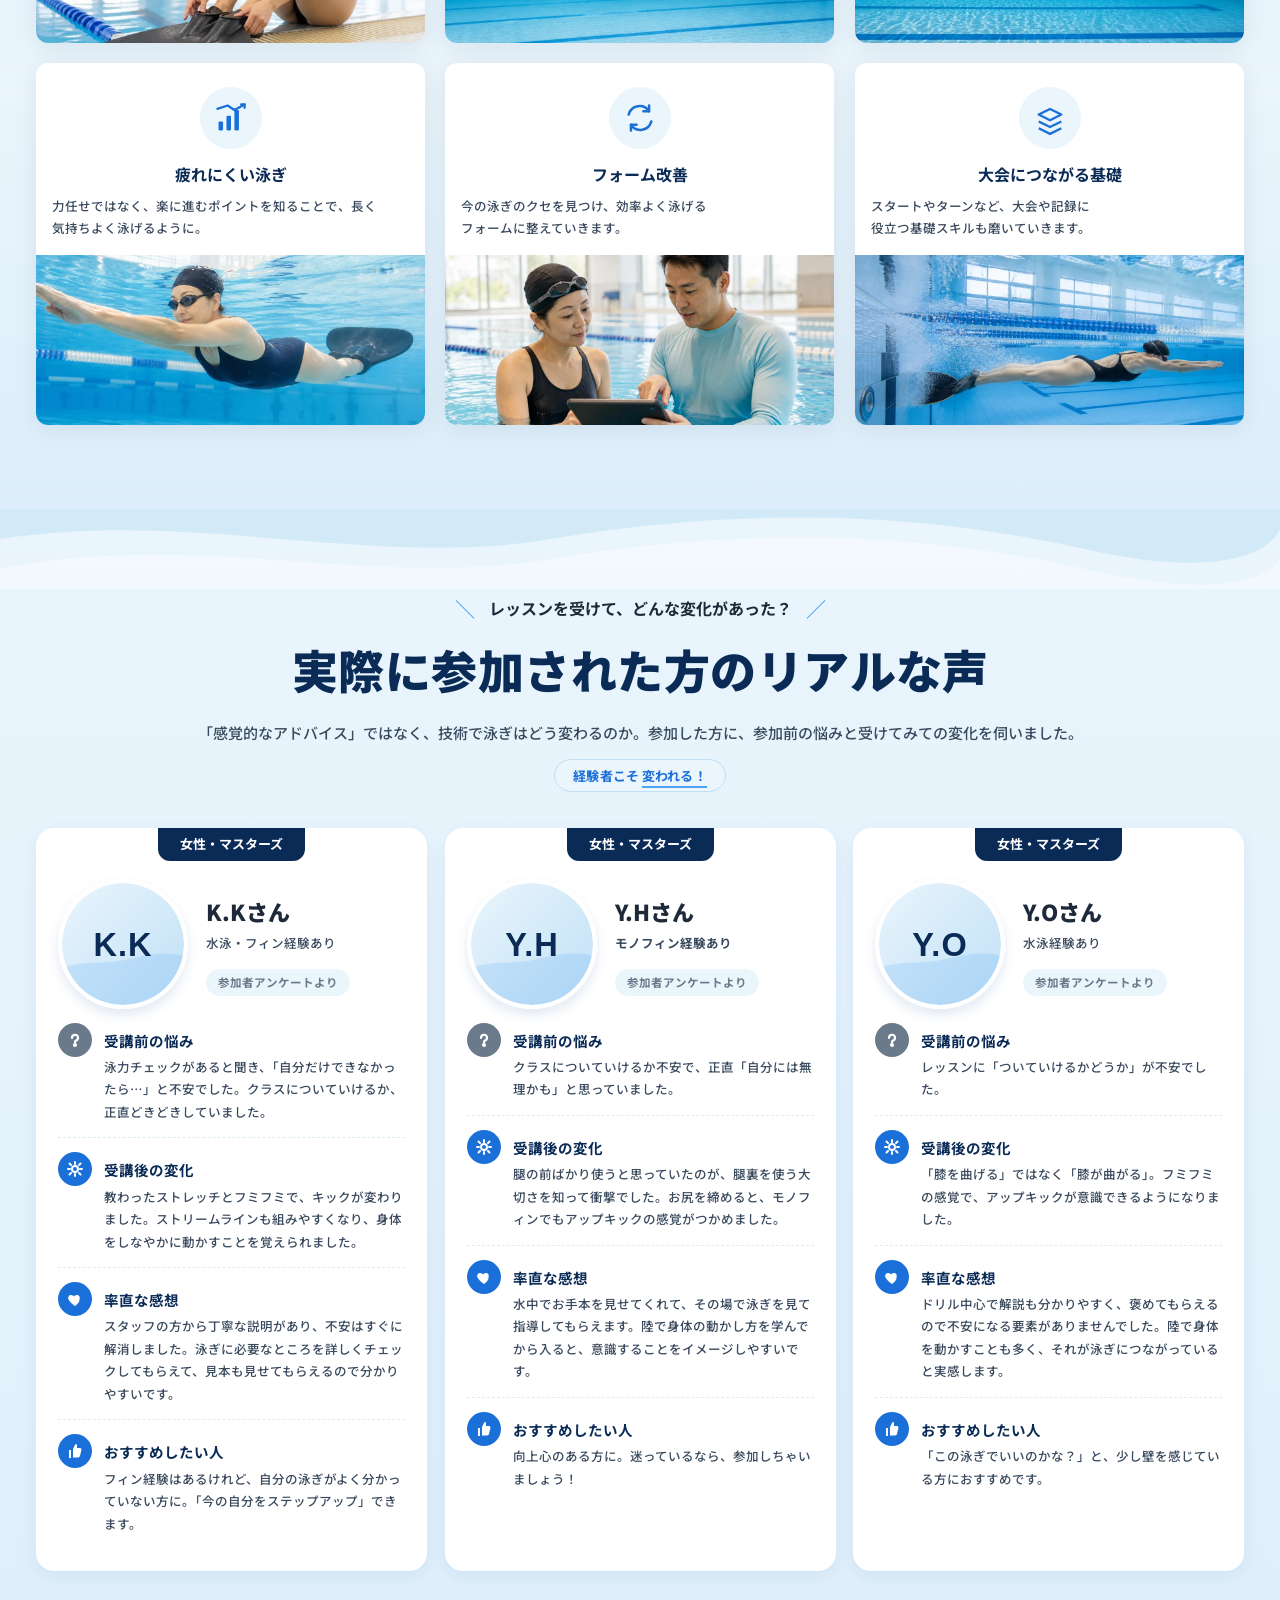
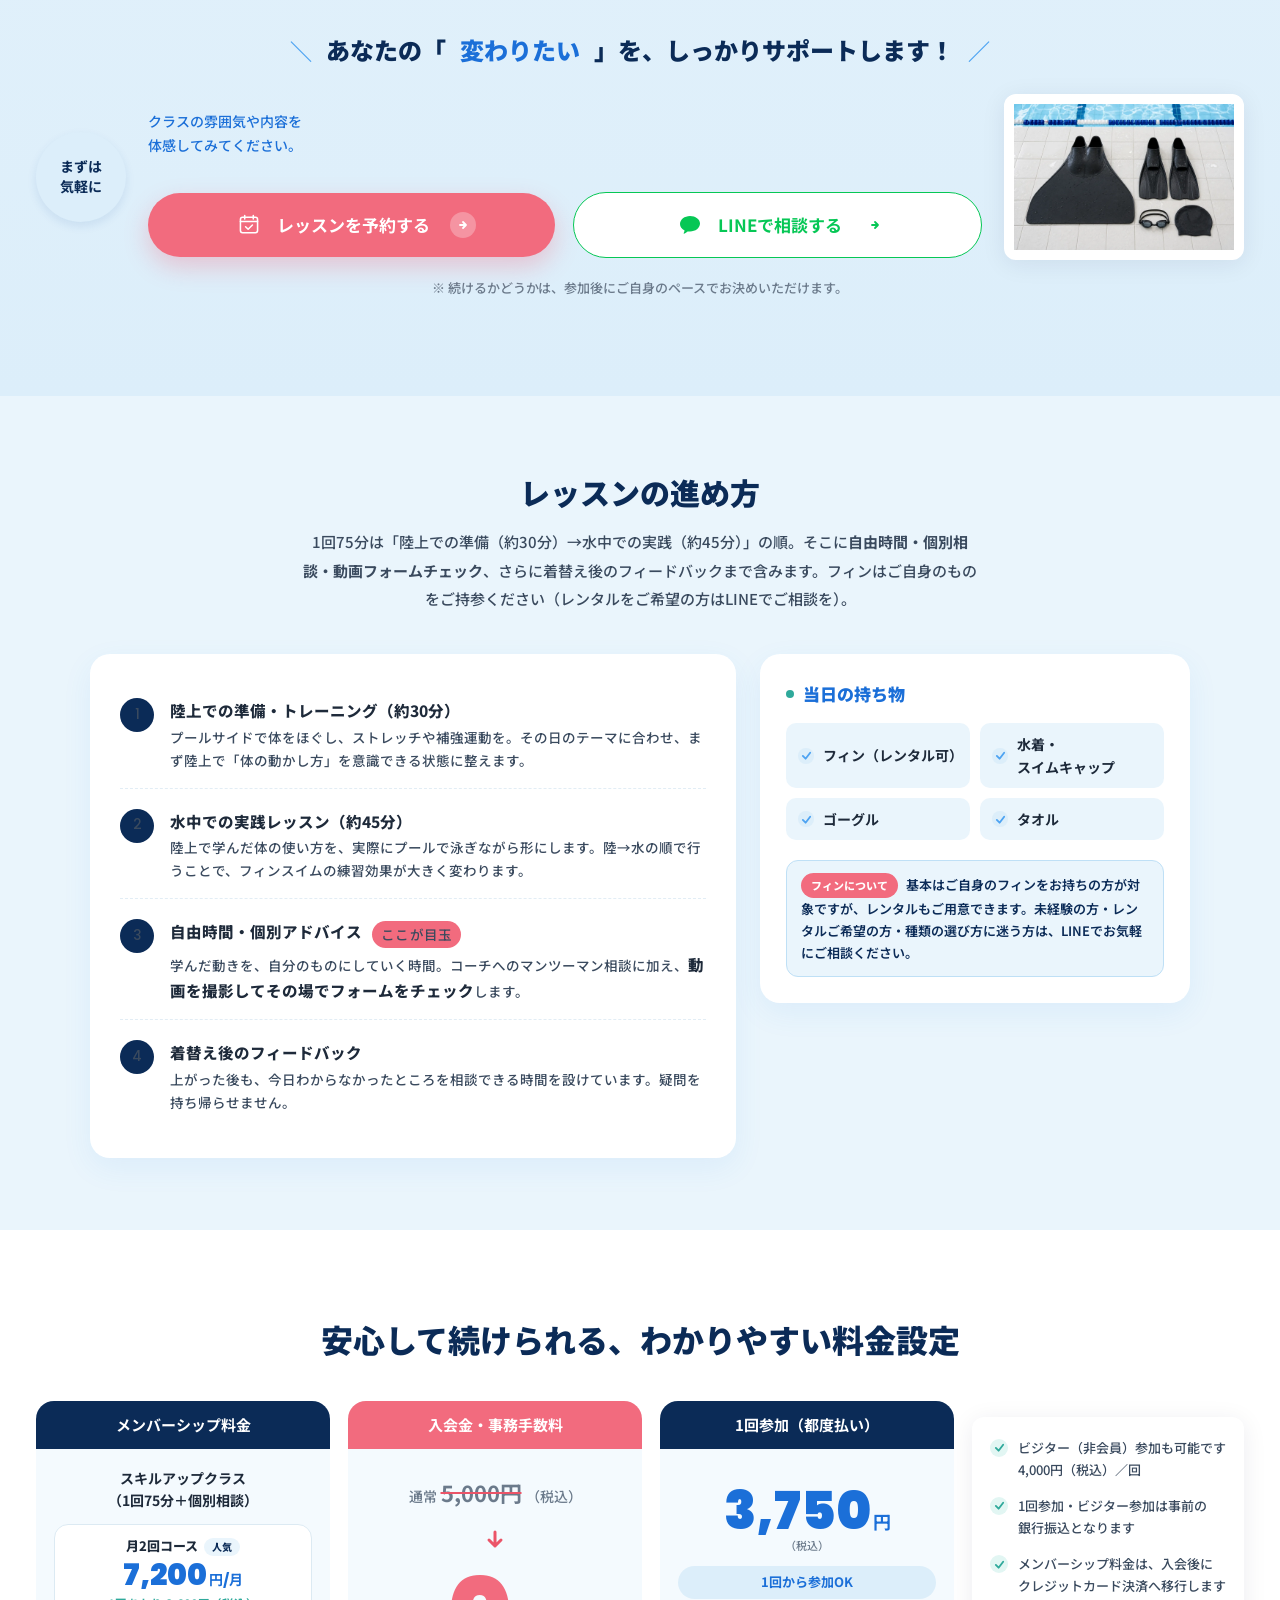
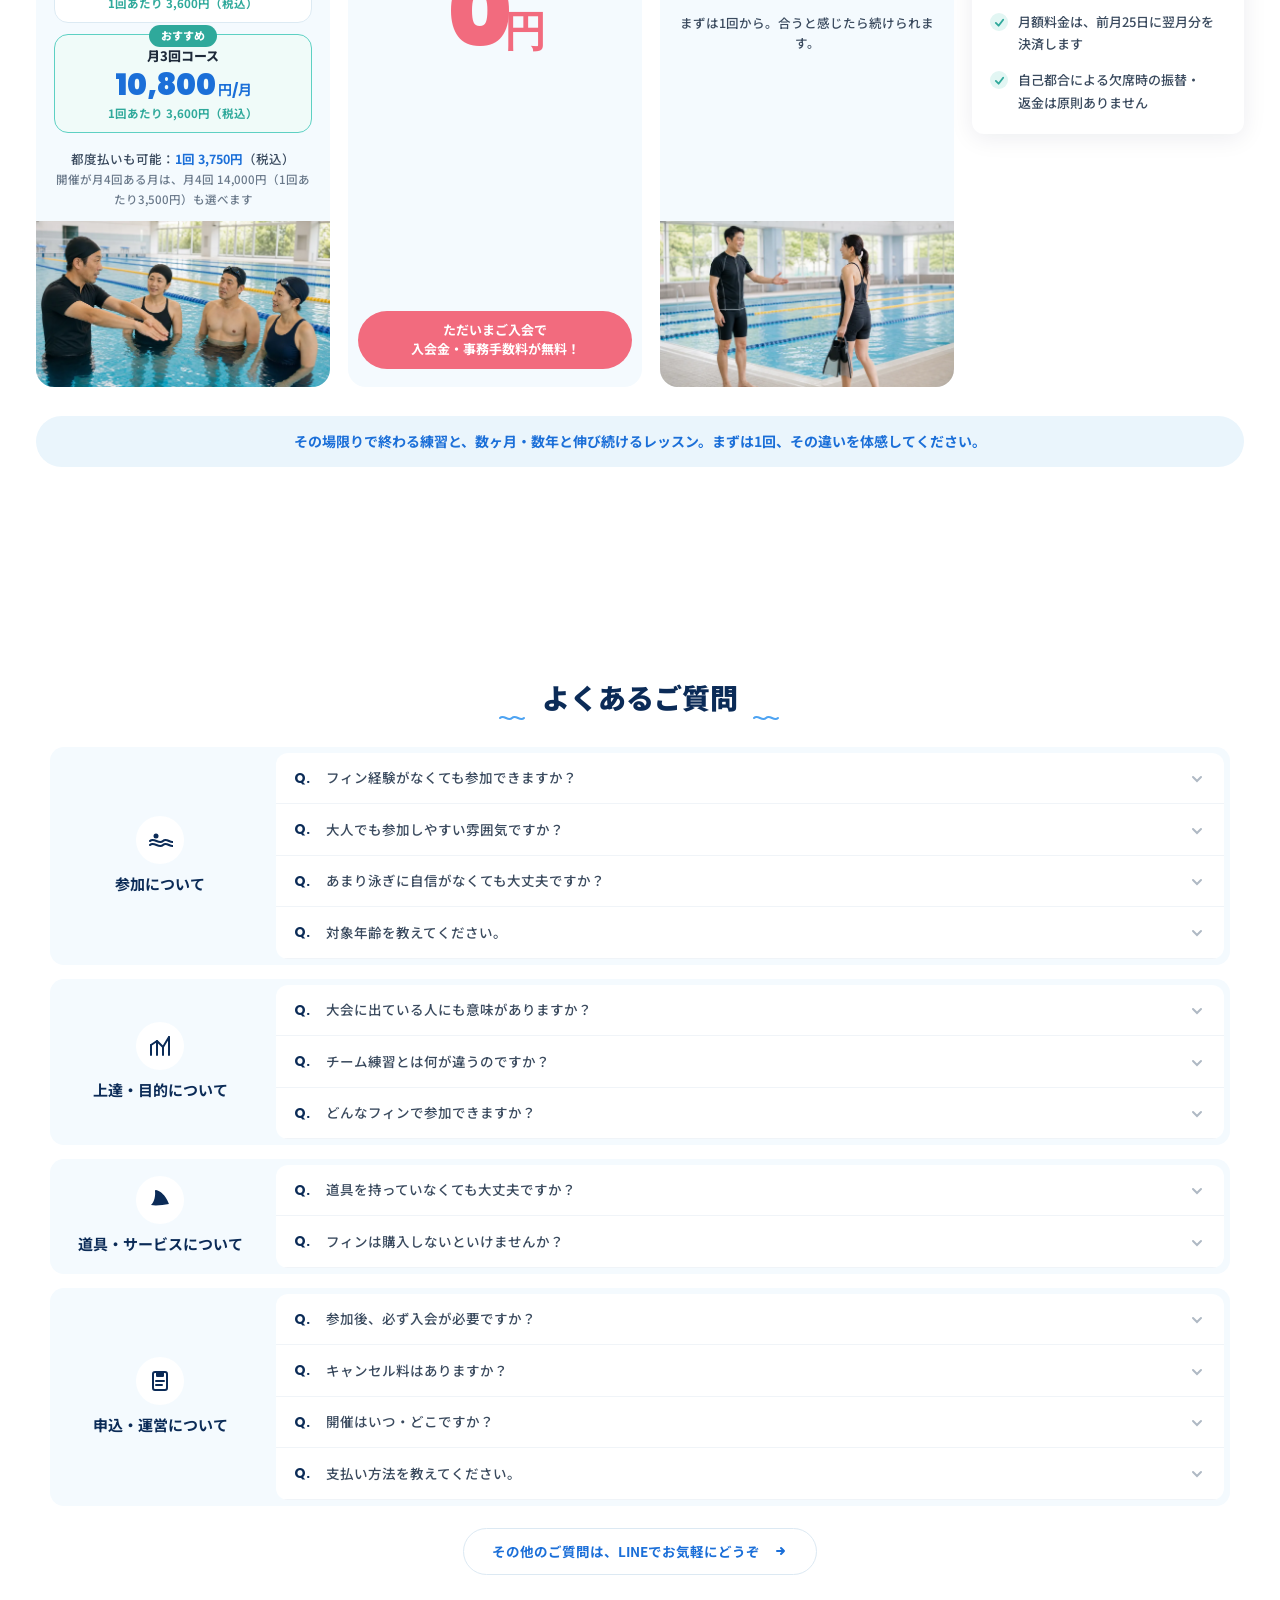
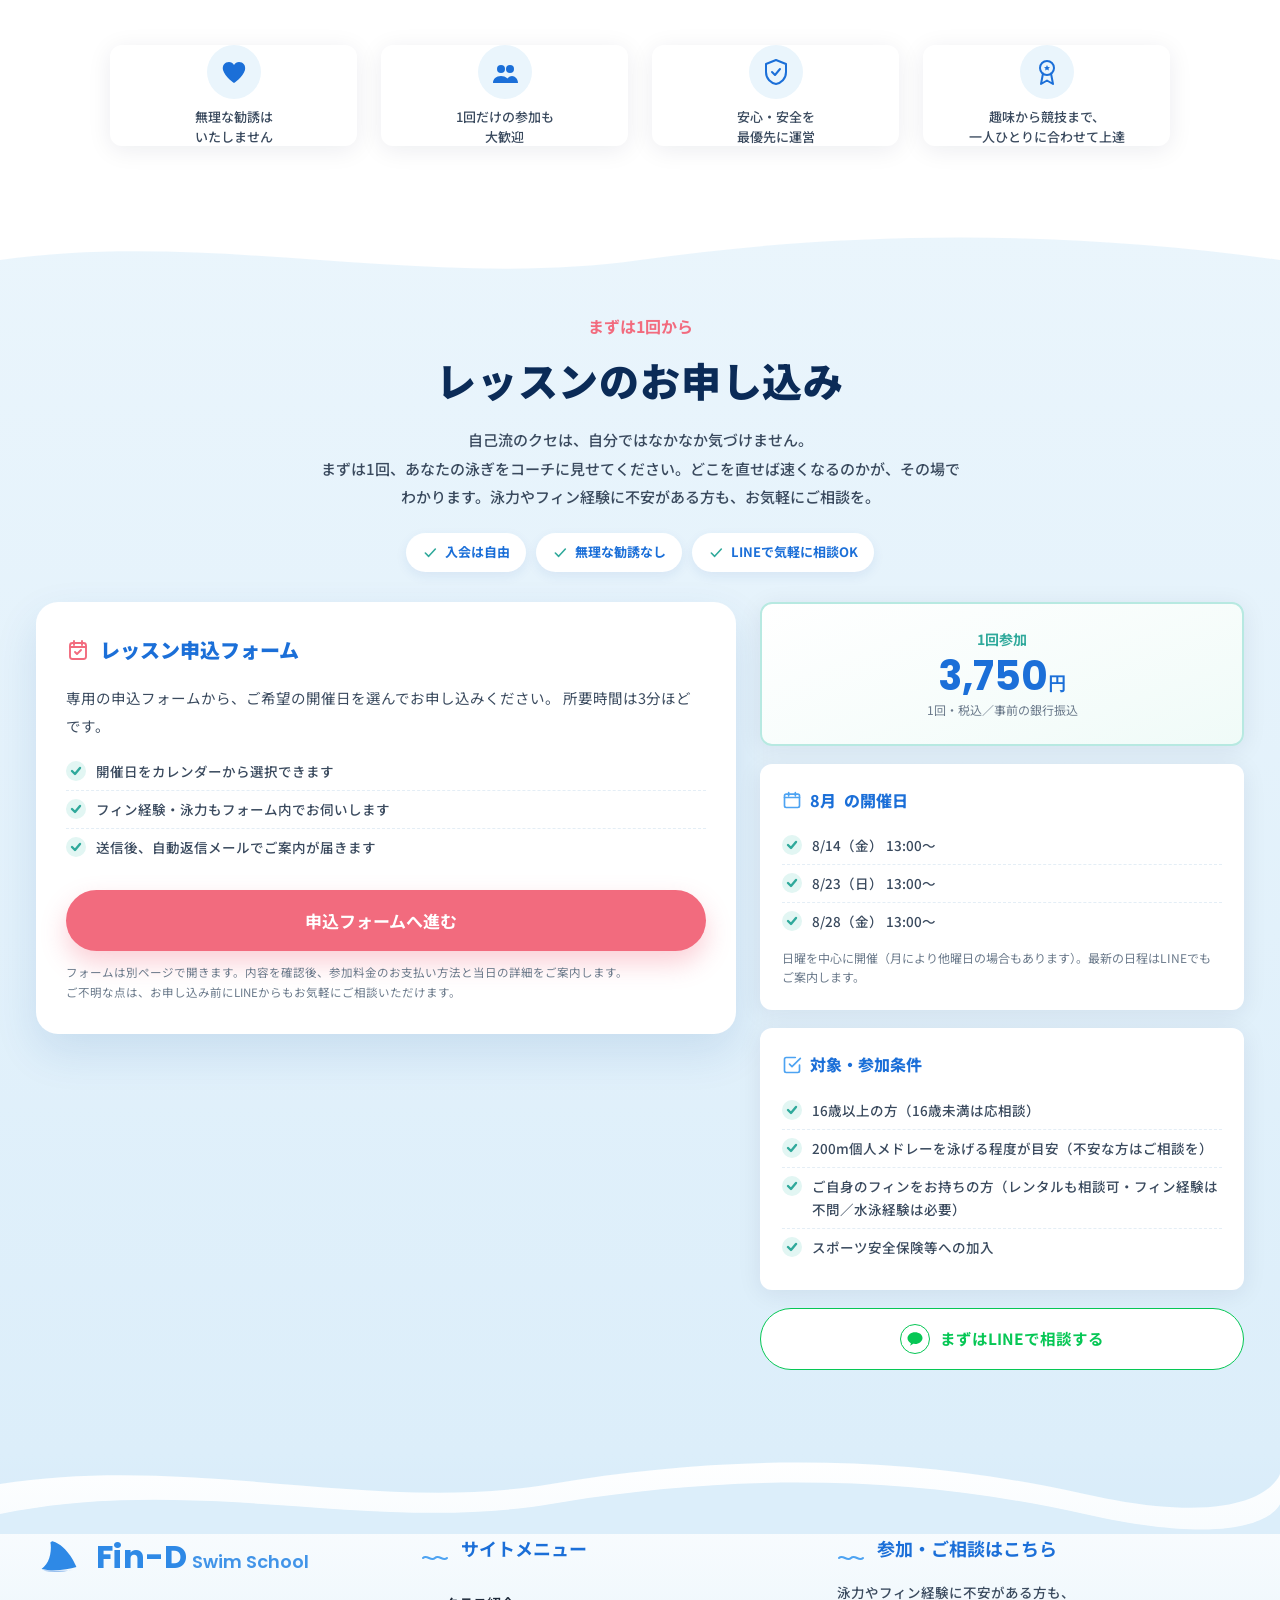
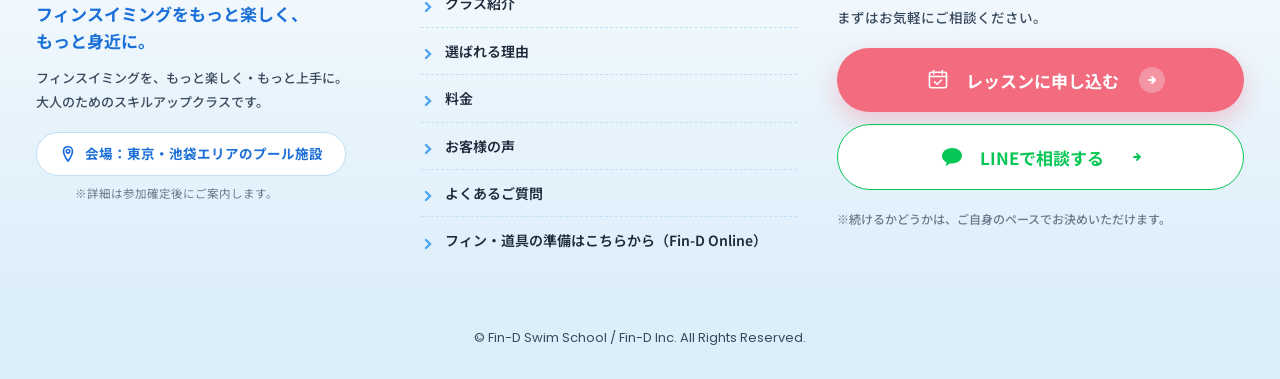
==== commit e72ff1cc: "feat: 破綻していた生成写真4枚を再生成し差し替え（P01/P03/P04/P20） 原寸検分で「エイリアン化」していた4枚を、レッスン写真と同じ パイプライン（JSON構造化プロンプト＋トーン参" ====
--- a/index.html
+++ b/index.html
@@ -4217,7 +4217,7 @@
       </div>
 
       <div class="photo-stack" aria-hidden="false">
-        <div class="photo-bubble pb-1"><img src="project/assets/p3-man-top.png" alt="プールサイドでくつろぐ男性" loading="lazy" decoding="async"  data-photo="P04"/></div>
+        <div class="photo-bubble pb-1"><img src="project/assets/p3-man-top.webp" alt="プールの縁で笑顔を見せる男性参加者" loading="lazy" decoding="async"  data-photo="P04"/></div>
         <div class="photo-bubble pb-2"><img src="project/assets/p3-kids.webp" alt="ビーフィンを手にした女性参加者" loading="lazy" decoding="async"  data-photo="P05"/></div>
         <div class="photo-bubble pb-3"><img src="project/assets/p3-woman.webp" alt="ゴーグルを整えて泳ぐ準備をする女性スイマー" loading="lazy" decoding="async"  data-photo="P06"/></div>
 
@@ -4785,7 +4785,7 @@
             </a>
           </div>
           <div class="rv-equipment">
-            <img src="project/assets/equipment.png" alt="フィン・キャップ・ゴーグル・シュノーケル" loading="lazy" decoding="async"  data-photo="P20"/>
+            <img src="project/assets/equipment.webp" alt="モノフィン・ビーフィン・ゴーグル・スイムキャップのレッスン道具" loading="lazy" decoding="async"  data-photo="P20"/>
           </div>
         </div>
 
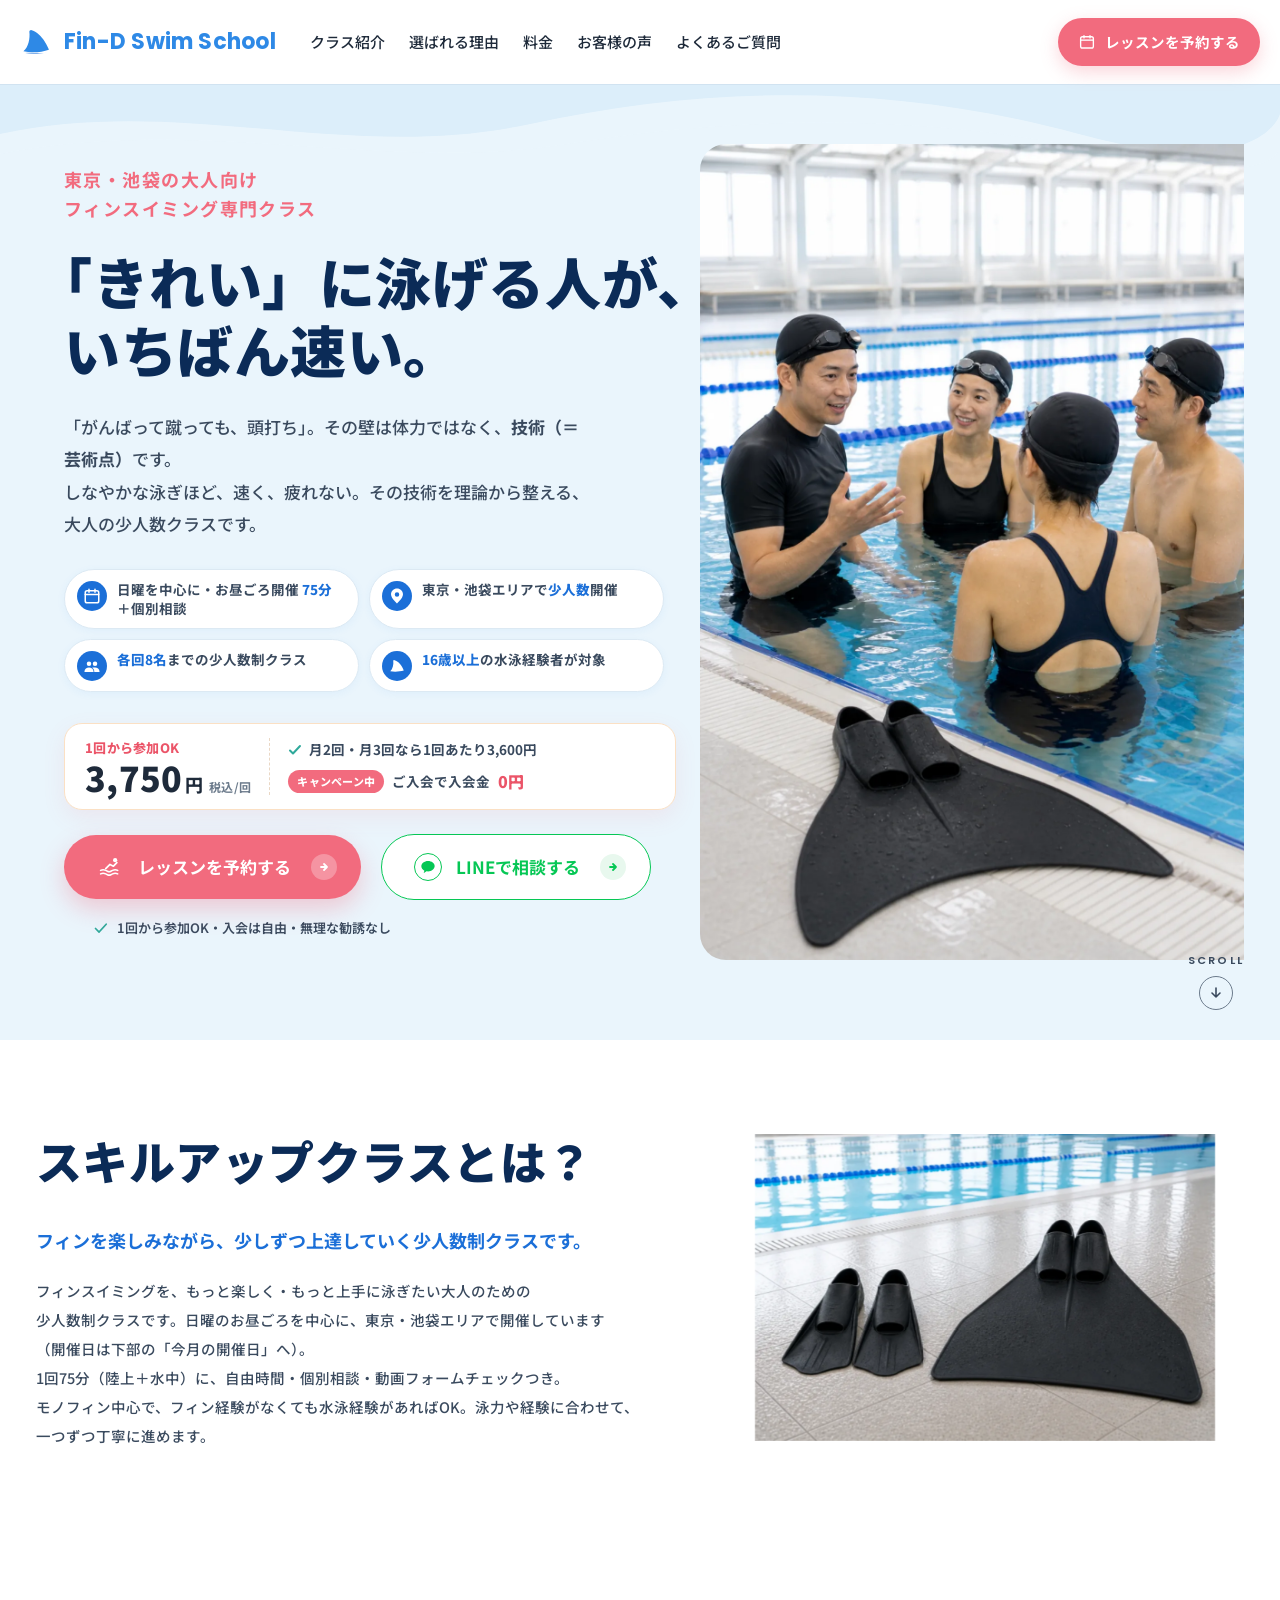
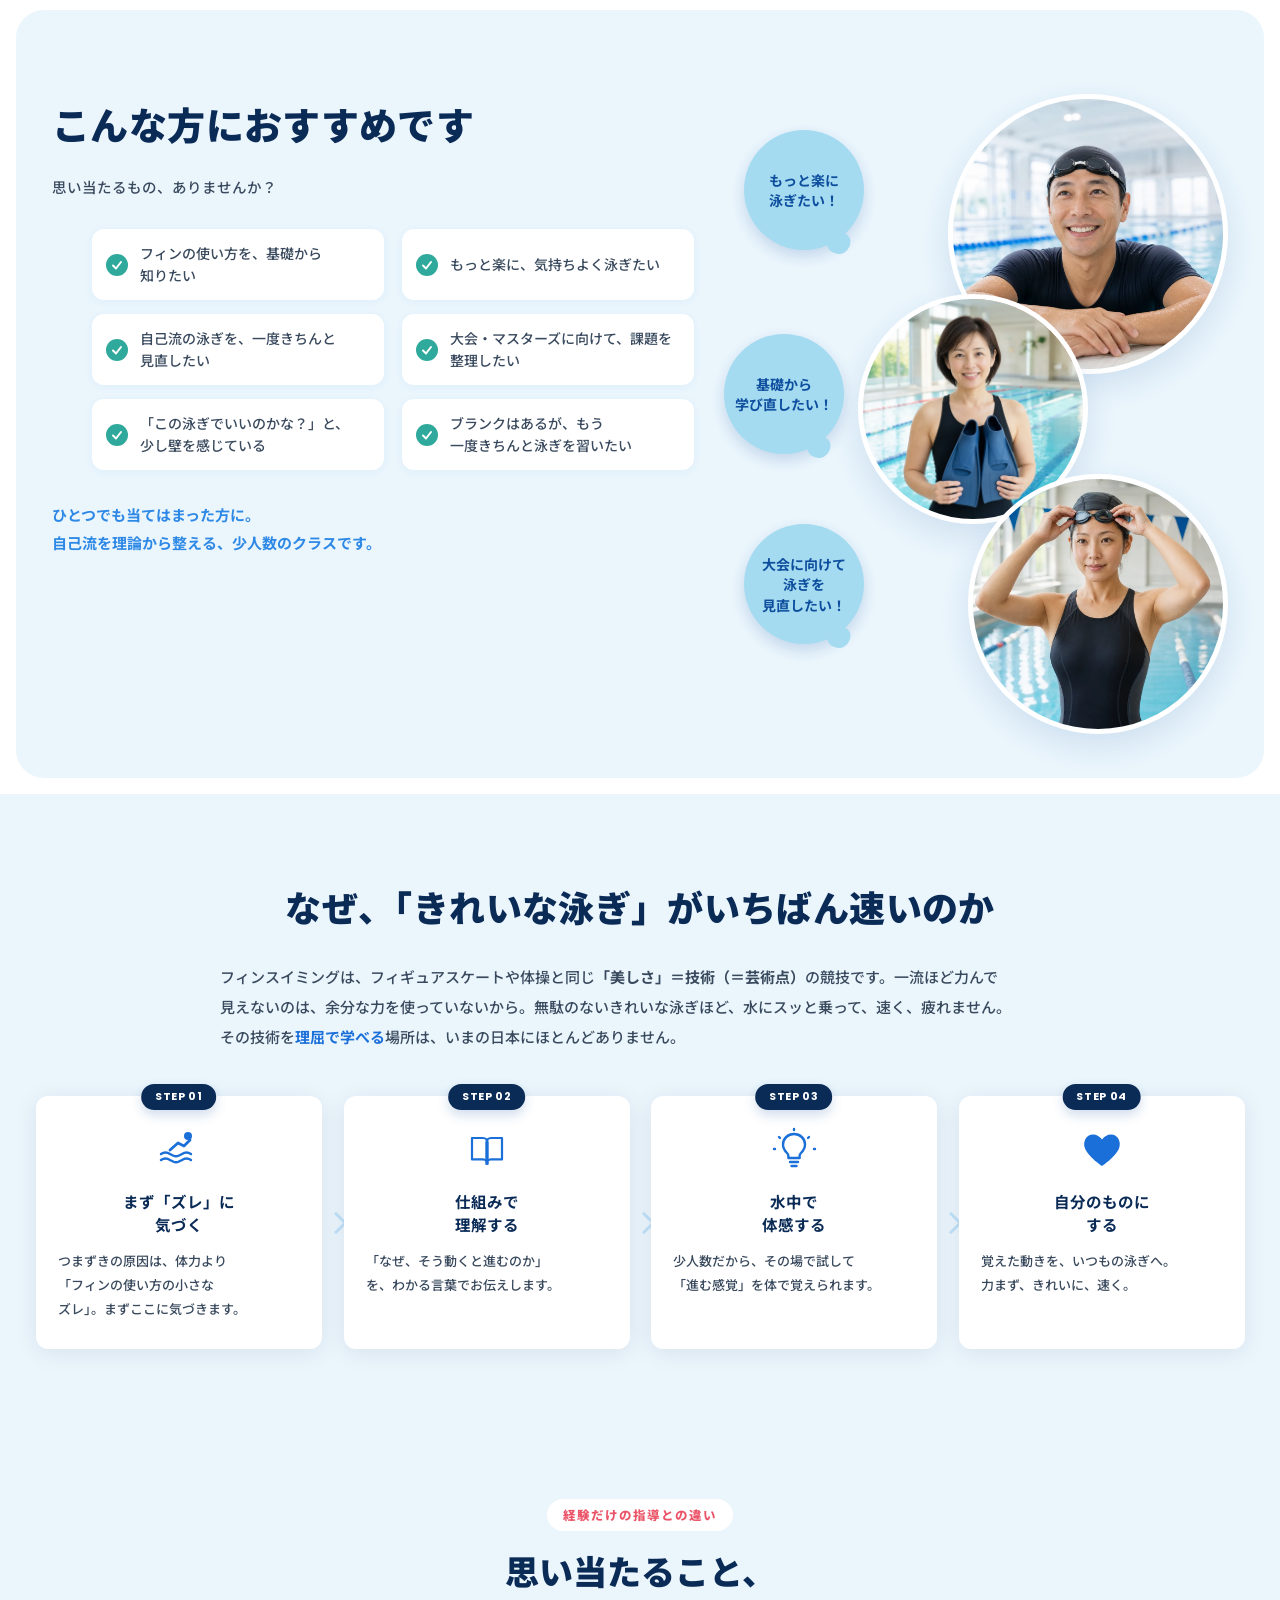
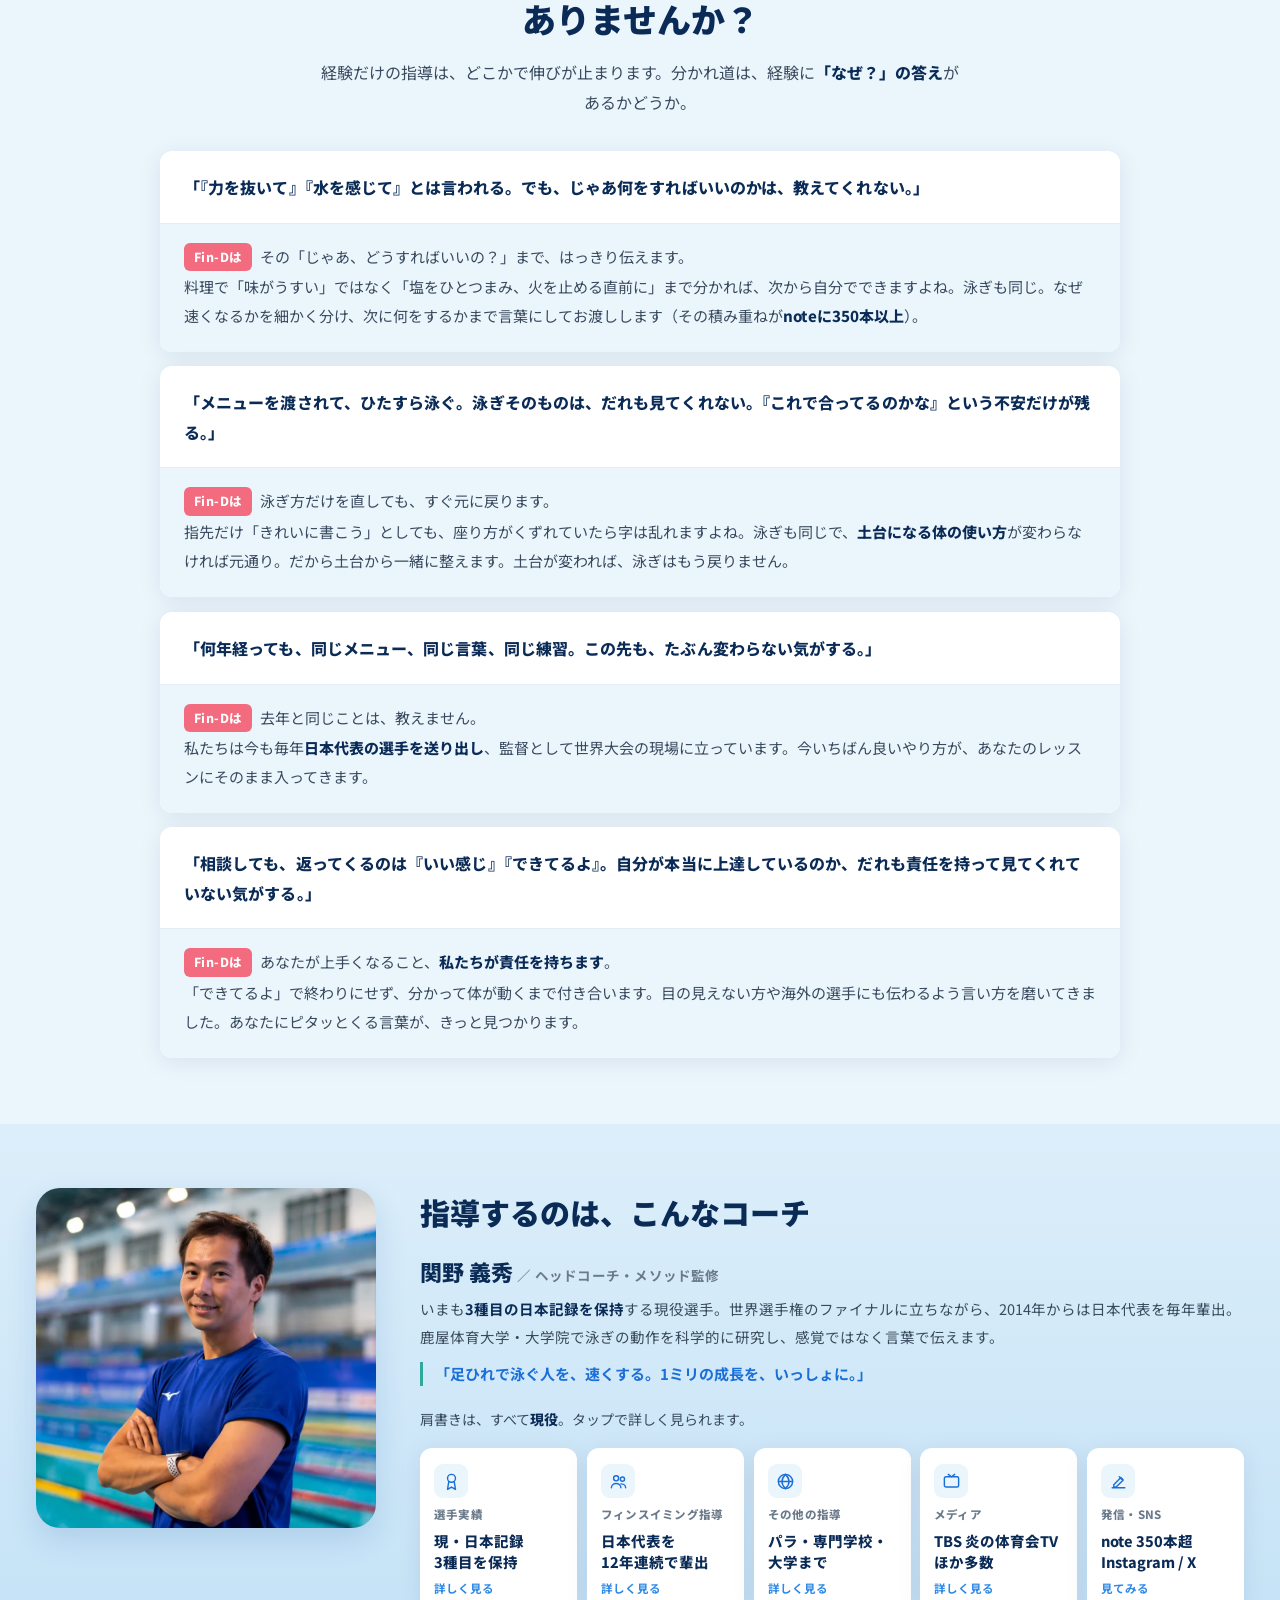
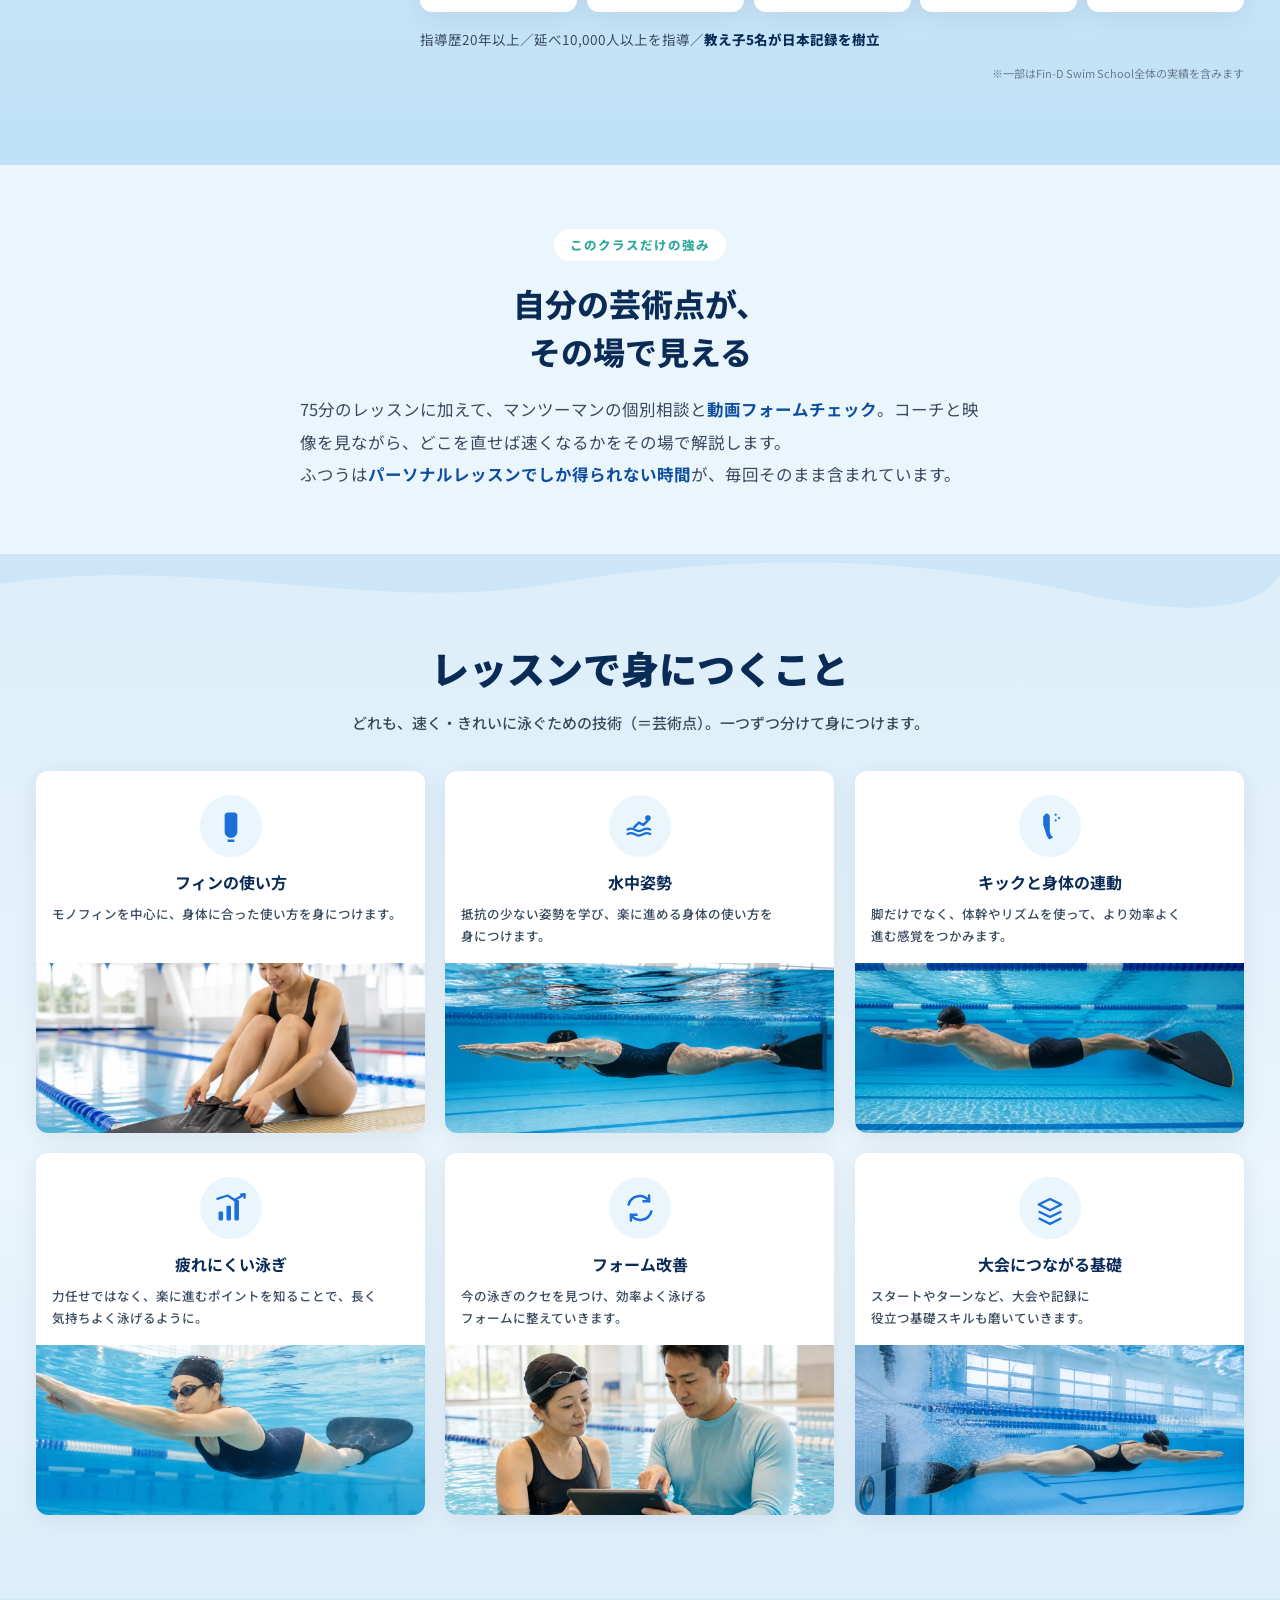
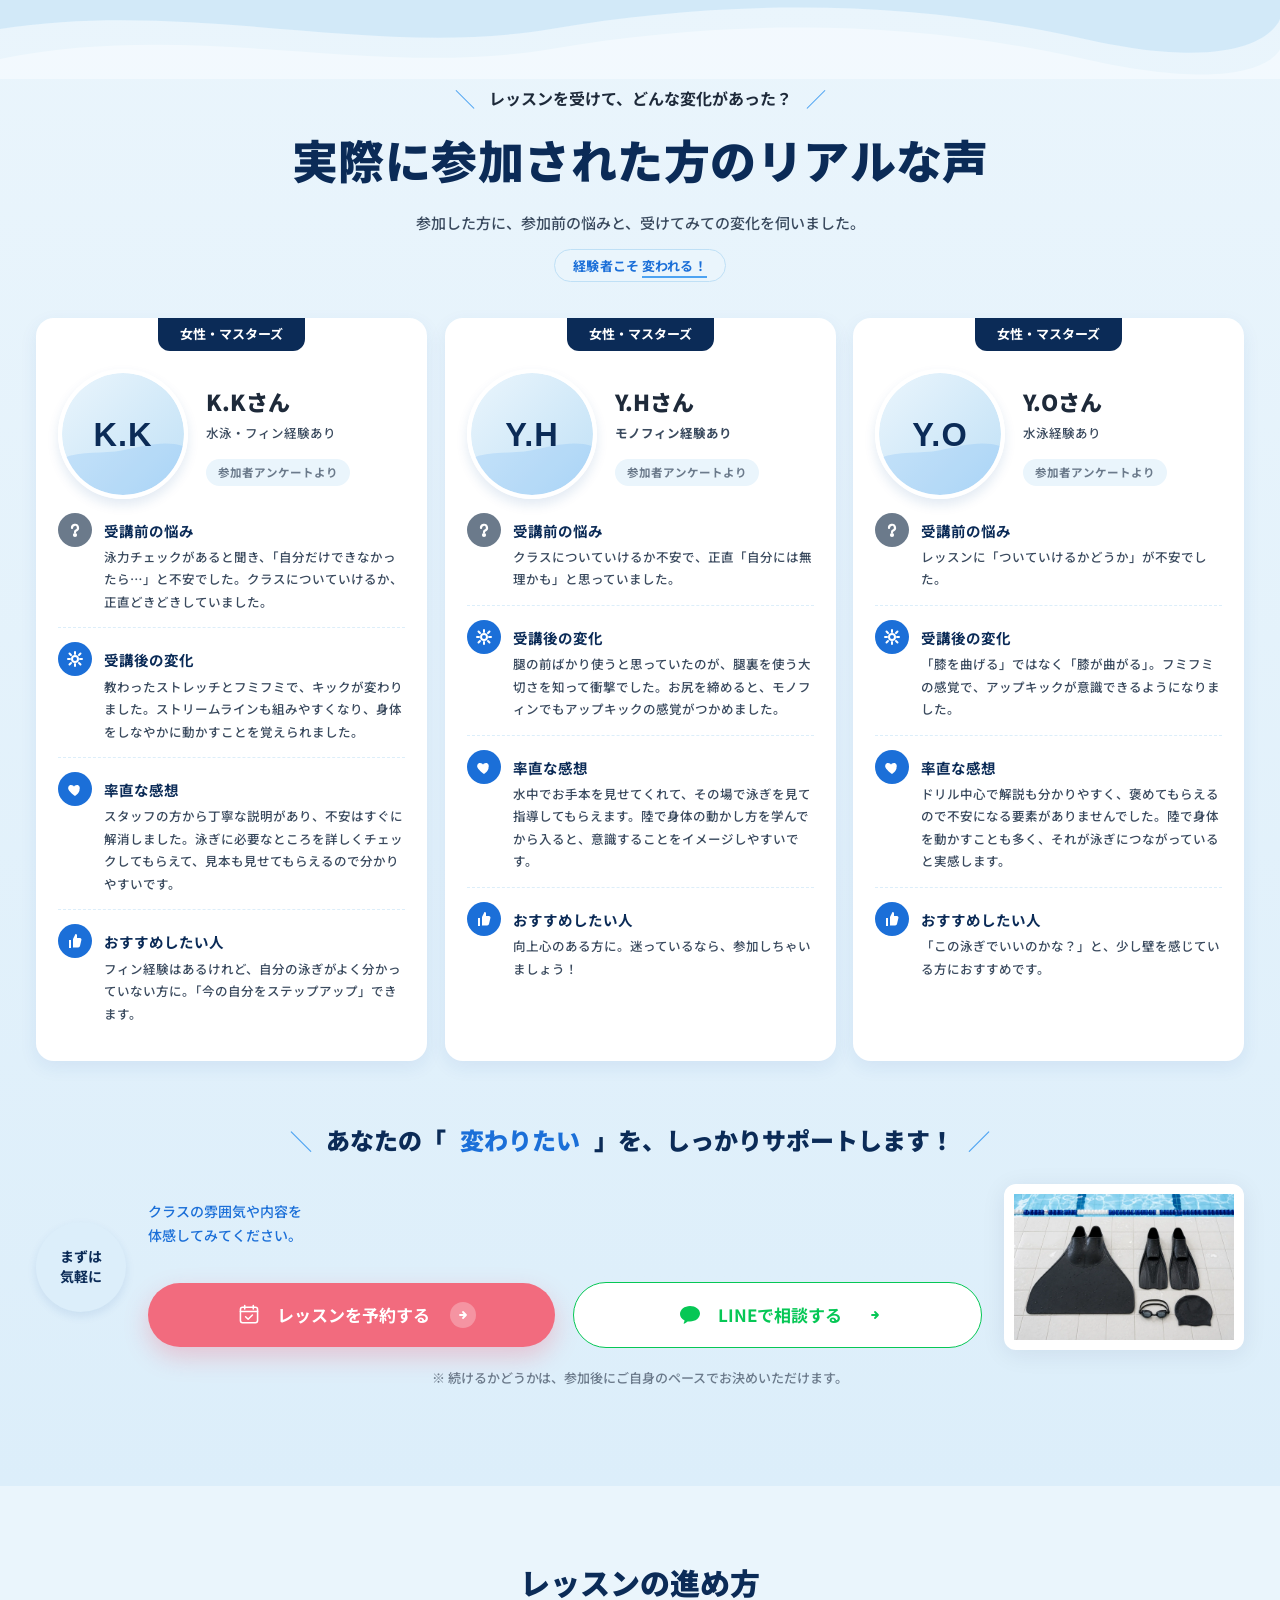
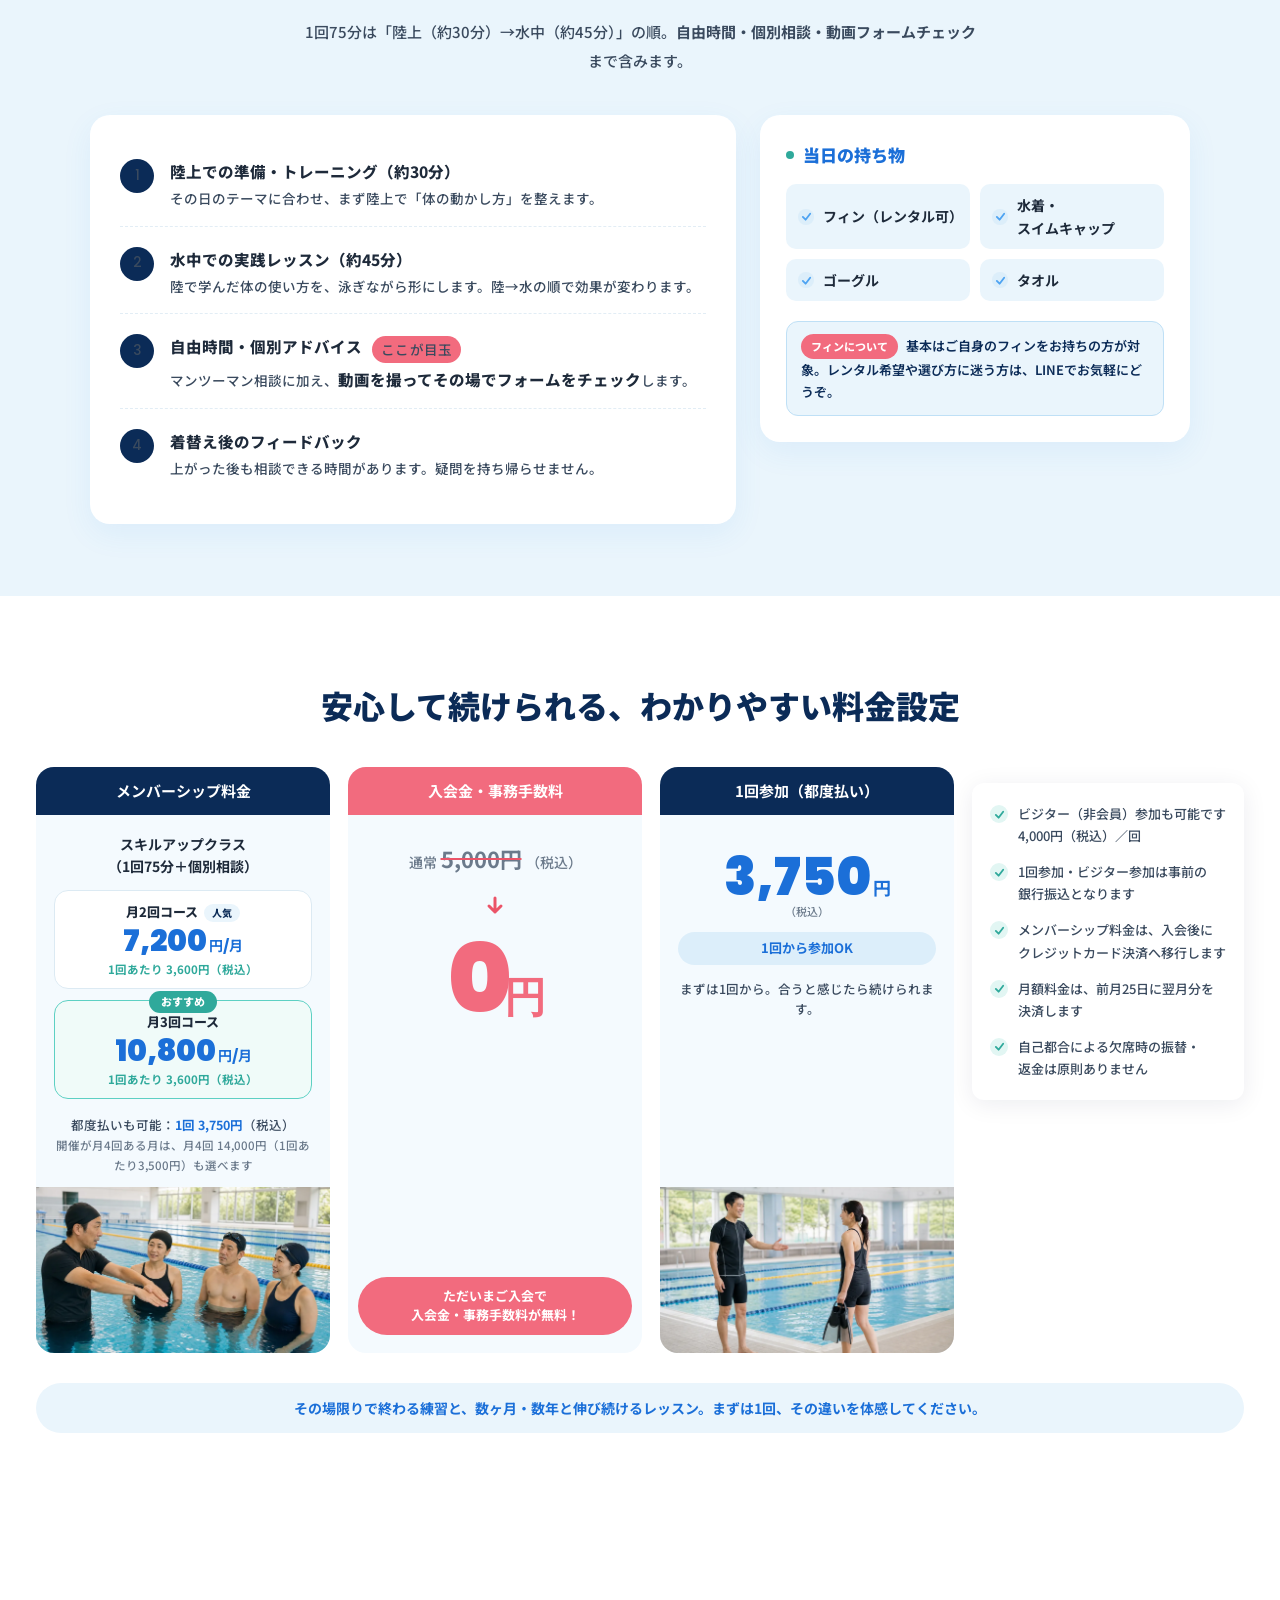
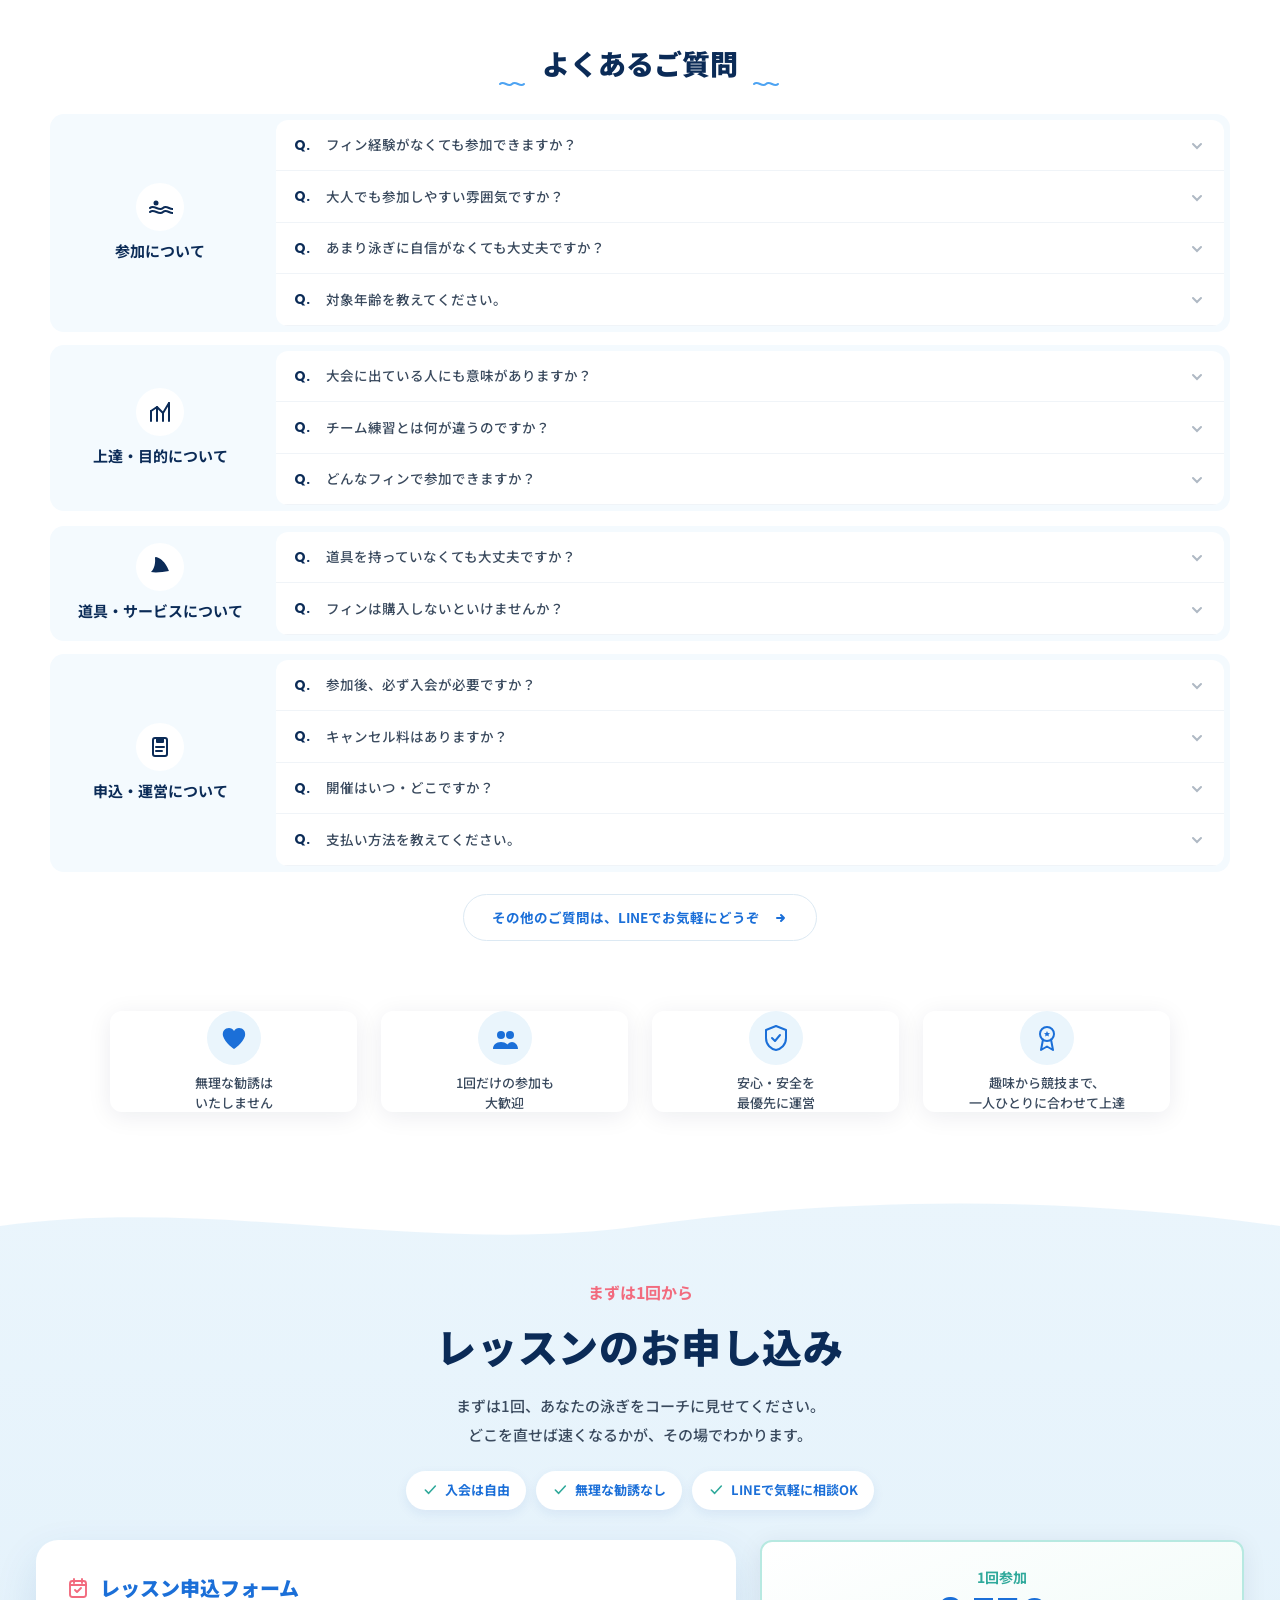
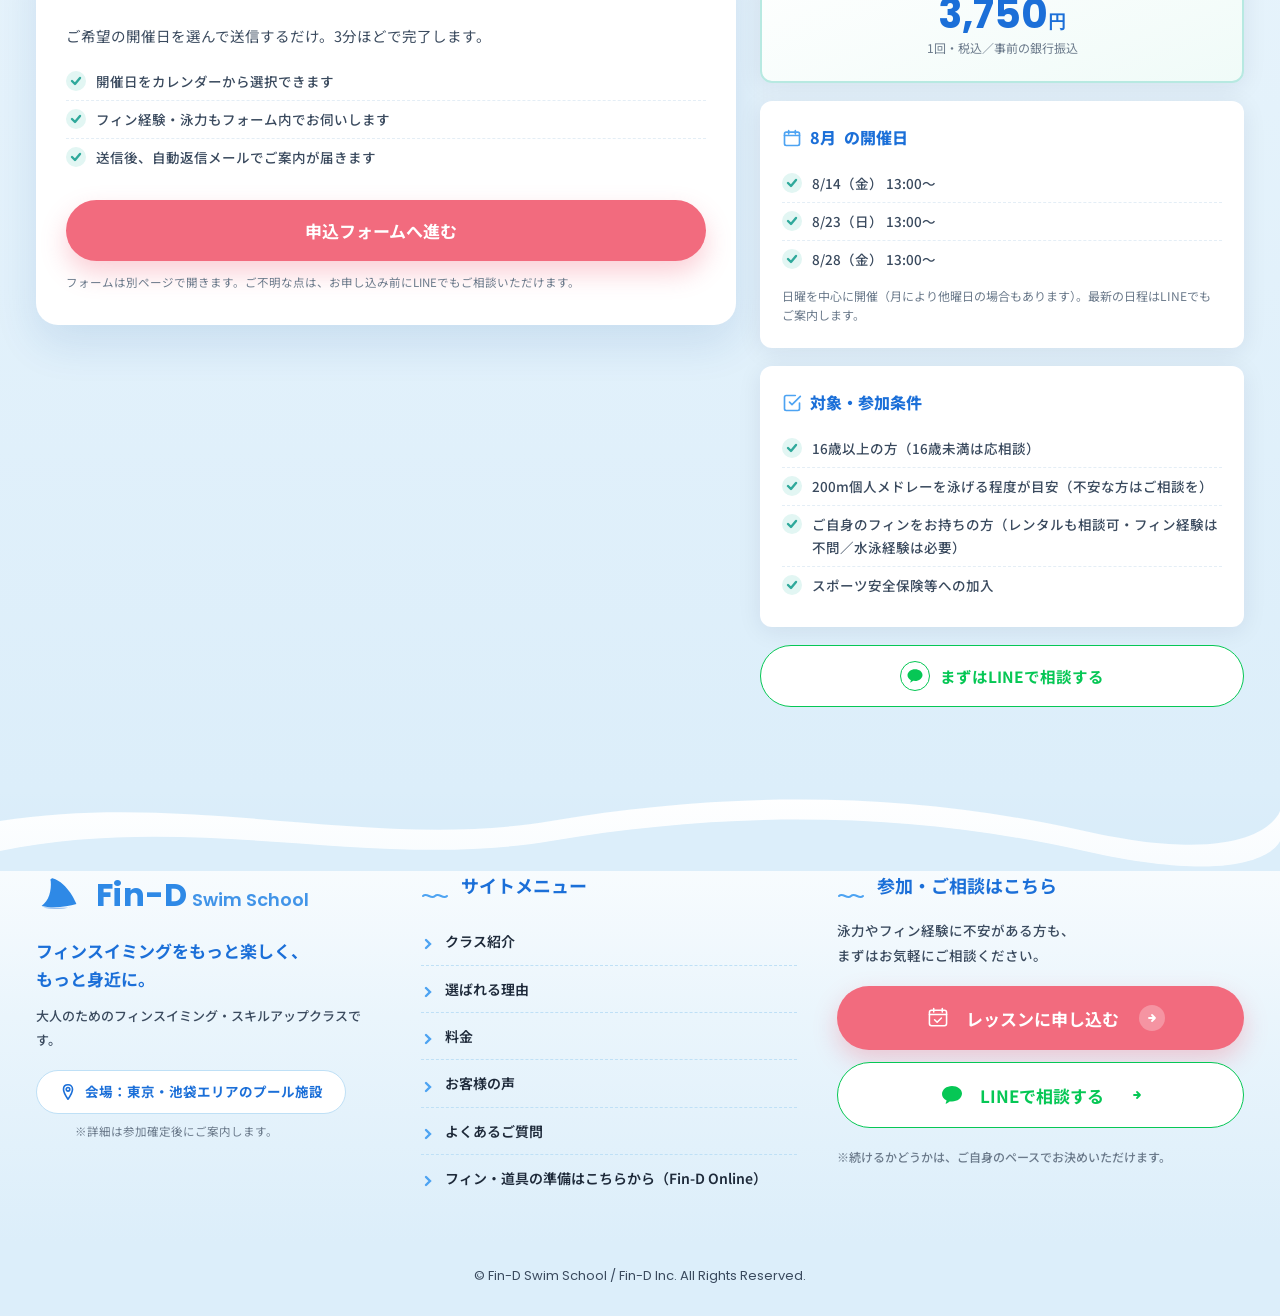
==== commit ea66003b: "style: 本文テキストを全面圧縮 — 文字量と密度を削減（16ブロック） 「明らかに文字が多い」というオーナー指示を受け、事実と説得の骨格を 保持したまま、膨らみだけを削除。セクション構成は不変。" ====
--- a/index.html
+++ b/index.html
@@ -4062,8 +4062,8 @@
         </h1>
 
         <p class="hero-lead">
-          「がんばって蹴っても、頭打ち」。その壁は<strong>体力</strong>ではなく、<strong>技術（＝芸術点）</strong>の伸びしろです。<br />
-          しなやかで無駄のない泳ぎほど、速く、疲れない。その技術を理論で分解して整える、大人の少人数クラスです。
+          「がんばって蹴っても、頭打ち」。その壁は体力ではなく、<strong>技術（＝芸術点）</strong>です。<br />
+          しなやかな泳ぎほど、速く、疲れない。その技術を理論から整える、大人の少人数クラスです。
         </p>
 
         <div class="feature-pills hero-facts">
@@ -4133,7 +4133,7 @@
         </div>
         <p class="cta-reassure">
           <svg viewBox="0 0 24 24" fill="none" stroke="currentColor" stroke-width="2.4" stroke-linecap="round" stroke-linejoin="round" aria-hidden="true"><path d="M5 12l5 5L20 6"/></svg>
-          1回から参加できます・入会は自由です。無理な勧誘はありません。
+          1回から参加OK・入会は自由・無理な勧誘なし
         </p>
       </div>
 
@@ -4168,8 +4168,8 @@
           <h2 class="about-heading">スキルアップクラスとは？</h2>
           <p class="about-sub">フィンを楽しみながら、少しずつ上達していく少人数制クラスです。</p>
           <p class="about-body">
-            Fin-D Swim Schoolのスキルアップクラスは、フィンスイミングをもっと楽しく、もっと上手に泳ぎたい方のための少人数制クラスです。日曜日のお昼ごろを中心に、東京・池袋エリアで開催しています（施設の都合により、月によっては日曜以外の曜日になる場合もあります。開催日は下部の「今月の開催日」でご確認ください）。1回75分のレッスン（陸上＋水中）に加えて、自由時間・個別相談・動画フォームチェックの時間もあります。<br />
-            フィンの使い方、水中姿勢、キック、身体の動かし方などを、参加者の泳力や経験に合わせて丁寧に練習していきます。モノフィンを中心に、フィン経験のない方も水泳経験があればOK。無理なく、楽しく、着実に上達を目指します。
+            フィンスイミングを、もっと楽しく・もっと上手に泳ぎたい大人のための少人数制クラスです。日曜のお昼ごろを中心に、東京・池袋エリアで開催しています（開催日は下部の「今月の開催日」へ）。<br />
+            1回75分（陸上＋水中）に、自由時間・個別相談・動画フォームチェックつき。モノフィン中心で、フィン経験がなくても水泳経験があればOK。泳力や経験に合わせて、一つずつ丁寧に進めます。
           </p>
         </div>
         <div class="about-photo">
@@ -4202,7 +4202,7 @@
           </span>
         </h2>
 
-        <p class="recommend-lead">正しく教わるだけで、フィンの泳ぎは大きく変わります。思い当たるもの、ありませんか？</p>
+        <p class="recommend-lead">思い当たるもの、ありませんか？</p>
 
         <ul class="reco-grid">
           <li class="reco-pill"><span class="chk"><svg viewBox="0 0 12 12" fill="none"><path d="M2 6.5l3 3L10 3" stroke="currentColor" stroke-width="2" stroke-linecap="round" stroke-linejoin="round"/></svg></span>フィンの使い方を、基礎から知りたい</li>
@@ -4252,9 +4252,8 @@
         <span class="spark-mark" aria-hidden="true"><svg viewBox="0 0 20 26" fill="none" stroke="currentColor" stroke-width="2.4" stroke-linecap="round" style="transform:scaleX(-1)"><path d="M4 6l12 3"/><path d="M3 13h14"/><path d="M4 20l12-3"/></svg></span>
       </h2>
       <p class="reason-lead">
-        フィンスイミングは、フィギュアスケートや体操と同じで、<strong>「美しさ」＝技術（＝芸術点）</strong>が問われる競技です。<br />
-        思い出してください。一流の選手ほど、なぜか<em>力んでいないように</em>見えますよね。あれは、余分な力を使っていないから。無駄のないきれいな泳ぎほど、水にスッと乗って、速くて、疲れにくいんです。逆に、どれだけ体力や筋力があっても、この技術がなければ、必ずどこかで伸びが止まります。<br />
-        フィンをつけて、シンプルな動きで進むフィンスイミングだからこそ、この細やかな体の使い方がものを言う。それを<em>理屈で学べる</em>場所は、いまの日本にほとんどありません。
+        フィンスイミングは、フィギュアスケートや体操と同じ<strong>「美しさ」＝技術（＝芸術点）</strong>の競技です。一流ほど力んで見えないのは、余分な力を使っていないから。無駄のないきれいな泳ぎほど、水にスッと乗って、速く、疲れません。<br />
+        その技術を<em>理屈で学べる</em>場所は、いまの日本にほとんどありません。
       </p>
 
       <div class="reason-grid">
@@ -4267,7 +4266,7 @@
             </svg>
           </span>
           <h4>まず「ズレ」に<br />気づく</h4>
-          <p>つまずきの原因は、体力よりも「フィンの使い方の小さなズレ」。まずはそこに気づくことから始めます。</p>
+          <p>つまずきの原因は、体力より「フィンの使い方の小さなズレ」。まずここに気づきます。</p>
         </article>
 
         <article class="reason-card is-blue">
@@ -4278,7 +4277,7 @@
             </svg>
           </span>
           <h4>仕組みで<br />理解する</h4>
-          <p>「なぜ、そう動くと進むのか」を、むずかしい理論ではなく、わかる言葉でお伝えします。</p>
+          <p>「なぜ、そう動くと進むのか」を、わかる言葉でお伝えします。</p>
         </article>
 
         <article class="reason-card is-yellow">
@@ -4290,7 +4289,7 @@
             </svg>
           </span>
           <h4>水中で<br />体感する</h4>
-          <p>頭でわかるだけでは変わりません。少人数だから、その場で試して「進む感覚」を体で覚えます。</p>
+          <p>少人数だから、その場で試して「進む感覚」を体で覚えられます。</p>
         </article>
 
         <article class="reason-card is-coral">
@@ -4300,7 +4299,7 @@
             </svg>
           </span>
           <h4>自分のものに<br />する</h4>
-          <p>覚えた動きを、いつもの泳ぎへ。力まずに、きれいに、そして速く泳げるようになります。</p>
+          <p>覚えた動きを、いつもの泳ぎへ。力まず、きれいに、速く。</p>
         </article>
       </div>
 
@@ -4313,24 +4312,24 @@
     <div class="compare-inner">
       <p class="compare-eyebrow reveal">経験だけの指導との違い</p>
       <h2 class="compare-heading reveal">思い当たること、<br class="sp-br" />ありませんか？</h2>
-      <p class="compare-sub reveal">経験は、大切です。でも経験だけの指導は、いつか必ず伸びが止まります。大事なのは、経験に<strong>「なぜ？」の答え</strong>を足すこと。それが、ずっと伸び続ける人と、そうでない人の分かれ道です。</p>
+      <p class="compare-sub reveal">経験だけの指導は、どこかで伸びが止まります。分かれ道は、経験に<strong>「なぜ？」の答え</strong>があるかどうか。</p>
 
       <div class="cmp-list">
         <div class="cmp reveal">
-          <p class="cmp-pain">「『もっと力を抜いて』『水を感じて』。言葉はもらえる。でも、なぜそうするのかも、じゃあ何をすればいいのかも、教えてくれない。結局どう直せばいいか分からないまま、今日もまた、ただ泳いで終わる。」</p>
-          <p class="cmp-ans"><span class="cmp-tag">Fin-Dは</span>その「じゃあ、どうすればいいの？」まで、はっきり伝えます。<br>たとえば料理で「味がうすいね」と言われるだけでは、直せませんよね。「塩をひとつまみ、火を止める直前に」。そこまで分かって、はじめて次から自分でできる。泳ぎも同じです。なぜ速くなるのかを細かく分けて、次に何をすればいいかまで、言葉にしてお渡しします。（その積み重ねが、いまは<b>noteに350本以上</b>）</p>
+          <p class="cmp-pain">「『力を抜いて』『水を感じて』とは言われる。でも、じゃあ何をすればいいのかは、教えてくれない。」</p>
+          <p class="cmp-ans"><span class="cmp-tag">Fin-Dは</span>その「じゃあ、どうすればいいの？」まで、はっきり伝えます。<br>料理で「味がうすい」ではなく「塩をひとつまみ、火を止める直前に」まで分かれば、次から自分でできますよね。泳ぎも同じ。なぜ速くなるかを細かく分け、次に何をするかまで言葉にしてお渡しします（その積み重ねが<b>noteに350本以上</b>）。</p>
         </div>
         <div class="cmp reveal">
-          <p class="cmp-pain">「メニューを渡されて、ひたすら泳ぐ。きつい、疲れた、で終わり。泳ぎそのものは、結局だれも見てくれていない。『これで合ってるのかな』という不安だけが、毎回残る。」</p>
-          <p class="cmp-ans"><span class="cmp-tag">Fin-Dは</span>泳ぎ方だけを直しても、じつは、すぐ元に戻ります。<br>字を思い出してください。指先だけ「きれいに書こう」とがんばっても、座り方がくずれていたら、やっぱり乱れますよね。泳ぎも同じ。手や足の形だけ直しても、その<b>土台になる体の使い方</b>（姿勢や力の入れ方）が変わらなければ、元通りです。だから私たちは、その土台から一緒に整えます。土台が変われば、一度つかんだ泳ぎは、もう戻りません。</p>
+          <p class="cmp-pain">「メニューを渡されて、ひたすら泳ぐ。泳ぎそのものは、だれも見てくれない。『これで合ってるのかな』という不安だけが残る。」</p>
+          <p class="cmp-ans"><span class="cmp-tag">Fin-Dは</span>泳ぎ方だけを直しても、すぐ元に戻ります。<br>指先だけ「きれいに書こう」としても、座り方がくずれていたら字は乱れますよね。泳ぎも同じで、<b>土台になる体の使い方</b>が変わらなければ元通り。だから土台から一緒に整えます。土台が変われば、泳ぎはもう戻りません。</p>
         </div>
         <div class="cmp reveal">
-          <p class="cmp-pain">「何年経っても、同じメニュー、同じ言葉、同じ練習。教える側が学び続けていないから、生徒も同じ場所で止まる。この先も、たぶん変わらない気がする。」</p>
-          <p class="cmp-ans"><span class="cmp-tag">Fin-Dは</span>去年と同じことは、教えません。<br>スマホも、アップデートしないと少しずつ古くなりますよね。指導も同じです。私たちは今も毎年、<b>日本代表の選手を送り出し</b>、その監督として世界大会の現場に立っています。だから、今いちばん良いやり方が、いつも入ってくる。その最新を、あなたのレッスンにそのまま持ち込みます。</p>
+          <p class="cmp-pain">「何年経っても、同じメニュー、同じ言葉、同じ練習。この先も、たぶん変わらない気がする。」</p>
+          <p class="cmp-ans"><span class="cmp-tag">Fin-Dは</span>去年と同じことは、教えません。<br>私たちは今も毎年<b>日本代表の選手を送り出し</b>、監督として世界大会の現場に立っています。今いちばん良いやり方が、あなたのレッスンにそのまま入ってきます。</p>
         </div>
         <div class="cmp reveal">
-          <p class="cmp-pain">「コーチはいい人だし、雰囲気も悪くない。でも泳ぎの相談をしても、返ってくるのは『いい感じ』『できてるよ』。ふわっとした言葉だけ。自分が本当に上達しているのか、だれも責任をもって見てくれていない気がする。」</p>
-          <p class="cmp-ans"><span class="cmp-tag">Fin-Dは</span>あなたが上手くなること、<b>私たちが責任を持ちます</b>。<br>「できてるよ」と言って終わりにするのは、かんたんです。でもそれでは、あなたは変われません。だから、ほんとうに分かって体が動くようになるまで、とことん付き合います。目の見えない方や、言葉の通じない海外の選手にも伝わるよう、どう言えば伝わるかをずっと工夫してきました。あなたにピタッとくる言い方が、きっと見つかります。</p>
+          <p class="cmp-pain">「相談しても、返ってくるのは『いい感じ』『できてるよ』。自分が本当に上達しているのか、だれも責任を持って見てくれていない気がする。」</p>
+          <p class="cmp-ans"><span class="cmp-tag">Fin-Dは</span>あなたが上手くなること、<b>私たちが責任を持ちます</b>。<br>「できてるよ」で終わりにせず、分かって体が動くまで付き合います。目の見えない方や海外の選手にも伝わるよう言い方を磨いてきました。あなたにピタッとくる言葉が、きっと見つかります。</p>
         </div>
       </div>
     </div>
@@ -4351,10 +4350,10 @@
         </h3>
 
         <p class="coach-name" style="font-family:'Poppins','Noto Sans JP',sans-serif; font-weight:800; font-size:22px; color:var(--navy-900); letter-spacing:.01em; margin:0 0 4px">関野 義秀 <span style="font-size:13.5px; font-weight:700; color:var(--ink-500)">／ ヘッドコーチ・メソッド監修</span></p>
-        <p class="coach-bio" style="font-size:14.5px; line-height:1.9; color:var(--ink-700); margin:0 0 12px">フィンスイミングで、いまも<b style="color:var(--navy-900)">3種目の日本記録を保持</b>する現役の記録保持者。選手として世界選手権のファイナルに立ちながら、2014年からは後進を育て、日本代表を毎年輩出してきました。鹿屋体育大学・大学院では、泳ぎの動作を科学的に研究。その技術を、感覚ではなく言葉で分解して伝えます。</p>
+        <p class="coach-bio" style="font-size:14.5px; line-height:1.9; color:var(--ink-700); margin:0 0 12px">いまも<b style="color:var(--navy-900)">3種目の日本記録を保持</b>する現役選手。世界選手権のファイナルに立ちながら、2014年からは日本代表を毎年輩出。鹿屋体育大学・大学院で泳ぎの動作を科学的に研究し、感覚ではなく言葉で伝えます。</p>
         <p class="coach-quote" style="font-size:15px; font-weight:700; color:var(--blue-700); margin:0 0 20px; padding-left:12px; border-left:3px solid var(--teal-500)">「足ひれで泳ぐ人を、速くする。1ミリの成長を、いっしょに。」</p>
 
-        <p class="cred-lead reveal">肩書きは、すべて<b>現役</b>。実績をジャンルごとにまとめました（タップで詳しく見られます）。</p>
+        <p class="cred-lead reveal">肩書きは、すべて<b>現役</b>。タップで詳しく見られます。</p>
         <div class="cred-cards">
           <button class="cred-card reveal" type="button" data-cred="1">
             <span class="cred-ic"><svg viewBox="0 0 24 24" fill="none" stroke="currentColor" stroke-width="1.8" stroke-linecap="round" stroke-linejoin="round"><circle cx="12" cy="8" r="5"/><path d="M8.5 12.5L7 22l5-3 5 3-1.5-9.5"/></svg></span>
@@ -4449,7 +4448,7 @@
     <div style="max-width:920px; margin:0 auto; text-align:center">
       <p style="display:inline-block; font-size:12.5px; font-weight:800; letter-spacing:.08em; color:var(--teal-500); background:#fff; border-radius:999px; padding:6px 16px; margin:0 0 18px">このクラスだけの強み</p>
       <h2 style="font-weight:800; font-size:clamp(23px,5vw,32px); line-height:1.5; color:var(--navy-900); margin:0 0 18px; word-break:auto-phrase; text-wrap:balance">自分の芸術点が、<br />その場で見える</h2>
-      <p style="font-size:clamp(15px,2.2vw,16.5px); line-height:1.95; color:var(--ink-700); margin:0 auto; max-width:680px; text-align:left; text-wrap:pretty">75分のレッスンに加えて、マンツーマンの個別相談と<b style="color:var(--blue-900)">動画フォームチェック</b>。しかも、撮って見せるだけでは終わりません。コーチと一緒に映像を見ながら、どこに無駄があって、どこを直せば速くなるのかを、その場で解説します。「どこを見ればいいのか」「今の泳ぎがいいのか、悪いのか」。自分ひとりでは分からなかったことが、はっきり見えてきます。<br />ふつうは<b style="color:var(--blue-900)">パーソナルレッスンでしか得られない時間</b>が、少人数クラスの料金に、<b style="color:var(--blue-900)">毎回</b>そのまま含まれています。</p>
+      <p style="font-size:clamp(15px,2.2vw,16.5px); line-height:1.95; color:var(--ink-700); margin:0 auto; max-width:680px; text-align:left; text-wrap:pretty">75分のレッスンに加えて、マンツーマンの個別相談と<b style="color:var(--blue-900)">動画フォームチェック</b>。コーチと映像を見ながら、どこを直せば速くなるかをその場で解説します。<br />ふつうは<b style="color:var(--blue-900)">パーソナルレッスンでしか得られない時間</b>が、毎回そのまま含まれています。</p>
     </div>
   </section>
 
@@ -4471,7 +4470,7 @@
           </svg>
         </span>
       </h2>
-      <p class="lesson-sub">どれも、速く・きれいに泳ぐための技術（＝芸術点）です。フィンの使い方から身体の連動まで、一つずつ分けて身につけます。</p>
+      <p class="lesson-sub">どれも、速く・きれいに泳ぐための技術（＝芸術点）。一つずつ分けて身につけます。</p>
 
       <div class="lesson-grid">
         <article class="lesson-card is-blue">
@@ -4600,7 +4599,7 @@
             <svg viewBox="0 0 34 34" fill="currentColor"><path d="M17 0l2 12 12 5-12 5-2 12-2-12L3 17l12-5z"/></svg>
           </span>
         </h2>
-        <p class="rv-sub">「感覚的なアドバイス」ではなく、技術で泳ぎはどう変わるのか。参加した方に、参加前の悩みと受けてみての変化を伺いました。</p>
+        <p class="rv-sub">参加した方に、参加前の悩みと、受けてみての変化を伺いました。</p>
 
         <div class="rv-corner-tag">
           経験者こそ<br/>
@@ -4799,7 +4798,7 @@
   <section class="trial-guide" data-screen-label="Trial guide">
     <div class="tg-inner">
       <h2 class="tg-heading reveal">レッスンの<span class="accent-teal">進め方</span></h2>
-      <p class="tg-sub reveal">1回75分は「陸上での準備（約30分）→水中での実践（約45分）」の順。そこに<b>自由時間・個別相談・動画フォームチェック</b>、さらに着替え後のフィードバックまで含みます。フィンはご自身のものをご持参ください（レンタルをご希望の方はLINEでご相談を）。</p>
+      <p class="tg-sub reveal">1回75分は「陸上（約30分）→水中（約45分）」の順。<b>自由時間・個別相談・動画フォームチェック</b>まで含みます。</p>
 
       <div class="tg-grid">
         <div class="tg-flow reveal">
@@ -4808,28 +4807,28 @@
               <span class="tg-n">1</span>
               <div>
                 <b>陸上での準備・トレーニング（約30分）</b>
-                <span>プールサイドで体をほぐし、ストレッチや補強運動を。その日のテーマに合わせ、まず陸上で「体の動かし方」を意識できる状態に整えます。</span>
+                <span>その日のテーマに合わせ、まず陸上で「体の動かし方」を整えます。</span>
               </div>
             </li>
             <li>
               <span class="tg-n">2</span>
               <div>
                 <b>水中での実践レッスン（約45分）</b>
-                <span>陸上で学んだ体の使い方を、実際にプールで泳ぎながら形にします。陸→水の順で行うことで、フィンスイムの練習効果が大きく変わります。</span>
+                <span>陸で学んだ体の使い方を、泳ぎながら形にします。陸→水の順で効果が変わります。</span>
               </div>
             </li>
             <li>
               <span class="tg-n">3</span>
               <div>
                 <b>自由時間・個別アドバイス <span class="tg-flag">ここが目玉</span></b>
-                <span>学んだ動きを、自分のものにしていく時間。コーチへのマンツーマン相談に加え、<b>動画を撮影してその場でフォームをチェック</b>します。</span>
+                <span>マンツーマン相談に加え、<b>動画を撮ってその場でフォームをチェック</b>します。</span>
               </div>
             </li>
             <li>
               <span class="tg-n">4</span>
               <div>
                 <b>着替え後のフィードバック</b>
-                <span>上がった後も、今日わからなかったところを相談できる時間を設けています。疑問を持ち帰らせません。</span>
+                <span>上がった後も相談できる時間があります。疑問を持ち帰らせません。</span>
               </div>
             </li>
           </ol>
@@ -4844,7 +4843,7 @@
             <li>タオル</li>
           </ul>
           <div class="tg-rental">
-            <span class="tg-rental-badge">フィンについて</span>基本はご自身のフィンをお持ちの方が対象ですが、レンタルもご用意できます。未経験の方・レンタルご希望の方・種類の選び方に迷う方は、LINEでお気軽にご相談ください。
+            <span class="tg-rental-badge">フィンについて</span>基本はご自身のフィンをお持ちの方が対象。レンタル希望や選び方に迷う方は、LINEでお気軽にどうぞ。
           </div>
         </aside>
       </div>
@@ -5035,8 +5034,8 @@
       <span class="apply-eyebrow">まずは1回から</span>
       <h2 class="apply-title">レッスンのお申し込み</h2>
       <p class="apply-lead">
-        自己流のクセは、自分ではなかなか気づけません。<br/>
-        まずは1回、あなたの泳ぎをコーチに見せてください。どこを直せば速くなるのかが、その場でわかります。泳力やフィン経験に不安がある方も、お気軽にご相談を。
+        まずは1回、あなたの泳ぎをコーチに見せてください。<br/>
+        どこを直せば速くなるかが、その場でわかります。
       </p>
       <div class="apply-reassure">
         <span><svg viewBox="0 0 24 24" fill="none" stroke="currentColor" stroke-width="2.4" stroke-linecap="round" stroke-linejoin="round"><path d="M5 12l5 5L20 6"/></svg>入会は自由</span>
@@ -5055,8 +5054,7 @@
             レッスン申込フォーム
           </h3>
           <p style="font-size:14.5px; line-height:1.9; color:var(--ink-700); margin:0 0 14px">
-            専用の申込フォームから、ご希望の開催日を選んでお申し込みください。
-            所要時間は3分ほどです。
+            ご希望の開催日を選んで送信するだけ。3分ほどで完了します。
           </p>
           <ul class="cond-list" style="margin:0 0 18px">
             <li><span class="ck"><svg viewBox="0 0 12 12" fill="none" stroke="currentColor" stroke-width="2.4" stroke-linecap="round" stroke-linejoin="round"><path d="M2 6l3 3 5-6"/></svg></span>開催日をカレンダーから選択できます</li>
@@ -5067,7 +5065,7 @@
             申込フォームへ進む
             <span class="arrow" style="background:rgba(255,255,255,.28)"><svg viewBox="0 0 12 12" fill="none"><path d="M3 6h6m0 0L6 3m3 3L6 9" stroke="currentColor" stroke-width="1.8" stroke-linecap="round" stroke-linejoin="round"/></svg></span>
           </a>
-          <p class="form-note">フォームは別ページで開きます。内容を確認後、参加料金のお支払い方法と当日の詳細をご案内します。<br/>ご不明な点は、お申し込み前にLINEからもお気軽にご相談いただけます。</p>
+          <p class="form-note">フォームは別ページで開きます。ご不明な点は、お申し込み前にLINEでもご相談いただけます。</p>
         </div>
 
         <!-- サイド：料金 / 参加条件 / LINE -->
@@ -5159,7 +5157,7 @@
           </span>
         </div>
         <p class="tag">フィンスイミングをもっと楽しく、<br/>もっと身近に。</p>
-        <p class="desc">フィンスイミングを、もっと楽しく・もっと上手に。<br/>大人のためのスキルアップクラスです。</p>
+        <p class="desc">大人のためのフィンスイミング・スキルアップクラスです。</p>
         <span class="footer-venue">
           <svg viewBox="0 0 20 20" fill="none" stroke="currentColor" stroke-width="1.8" stroke-linecap="round" stroke-linejoin="round"><path d="M10 2c-3 0-5 2-5 5 0 4 5 11 5 11s5-7 5-11c0-3-2-5-5-5z"/><circle cx="10" cy="7" r="2"/></svg>
           会場：東京・池袋エリアのプール施設
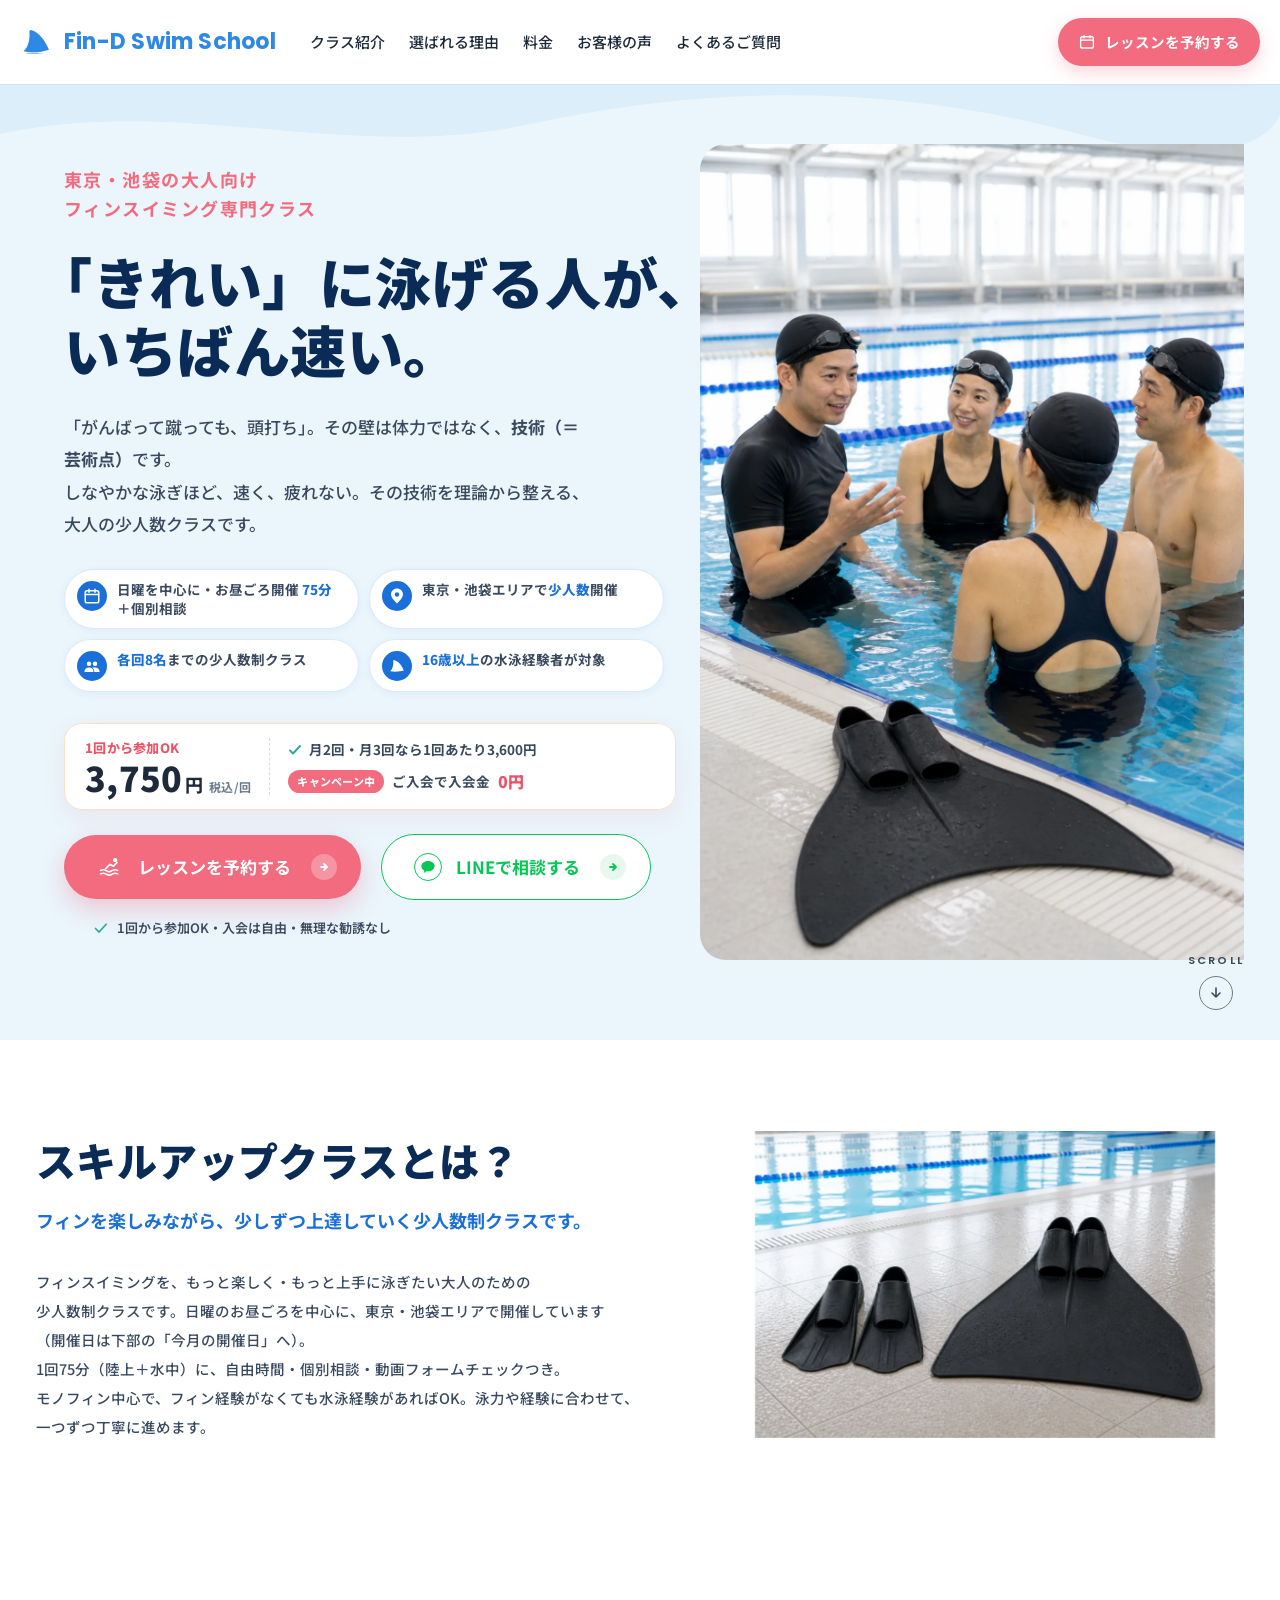
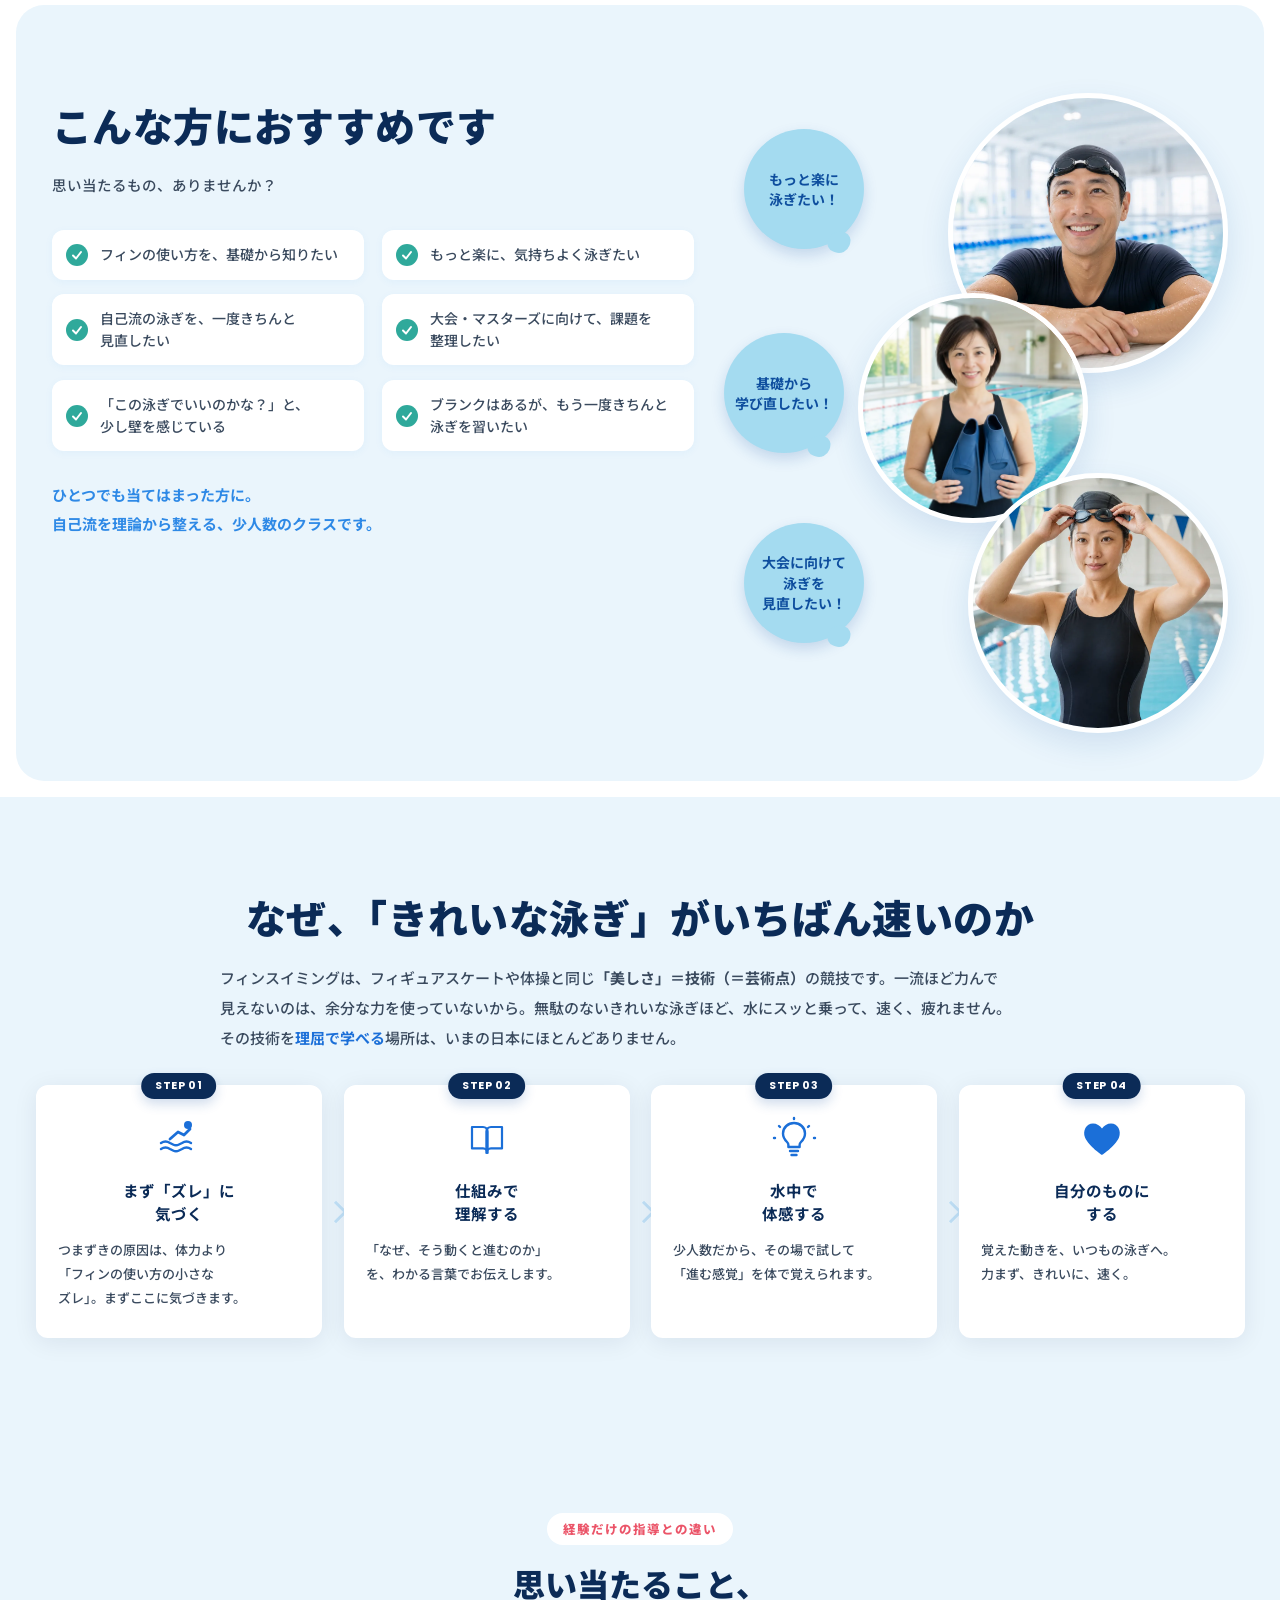
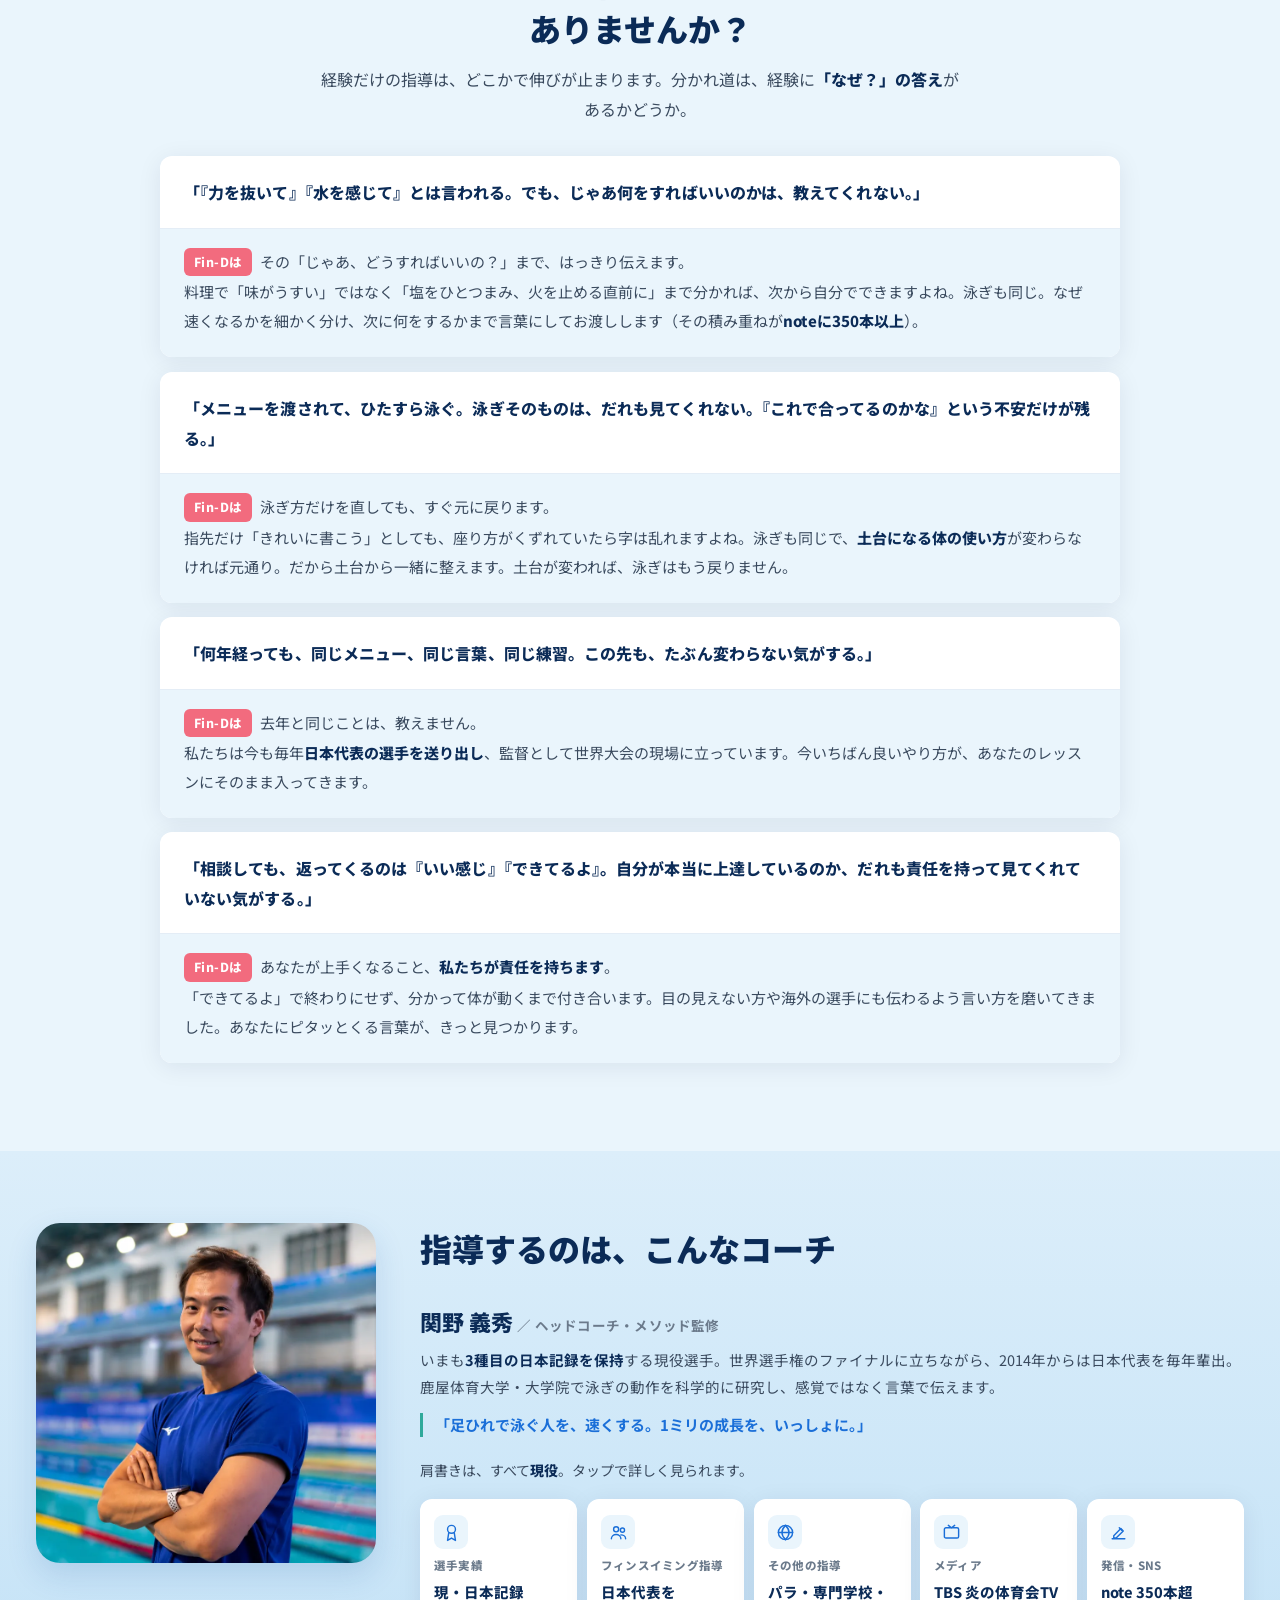
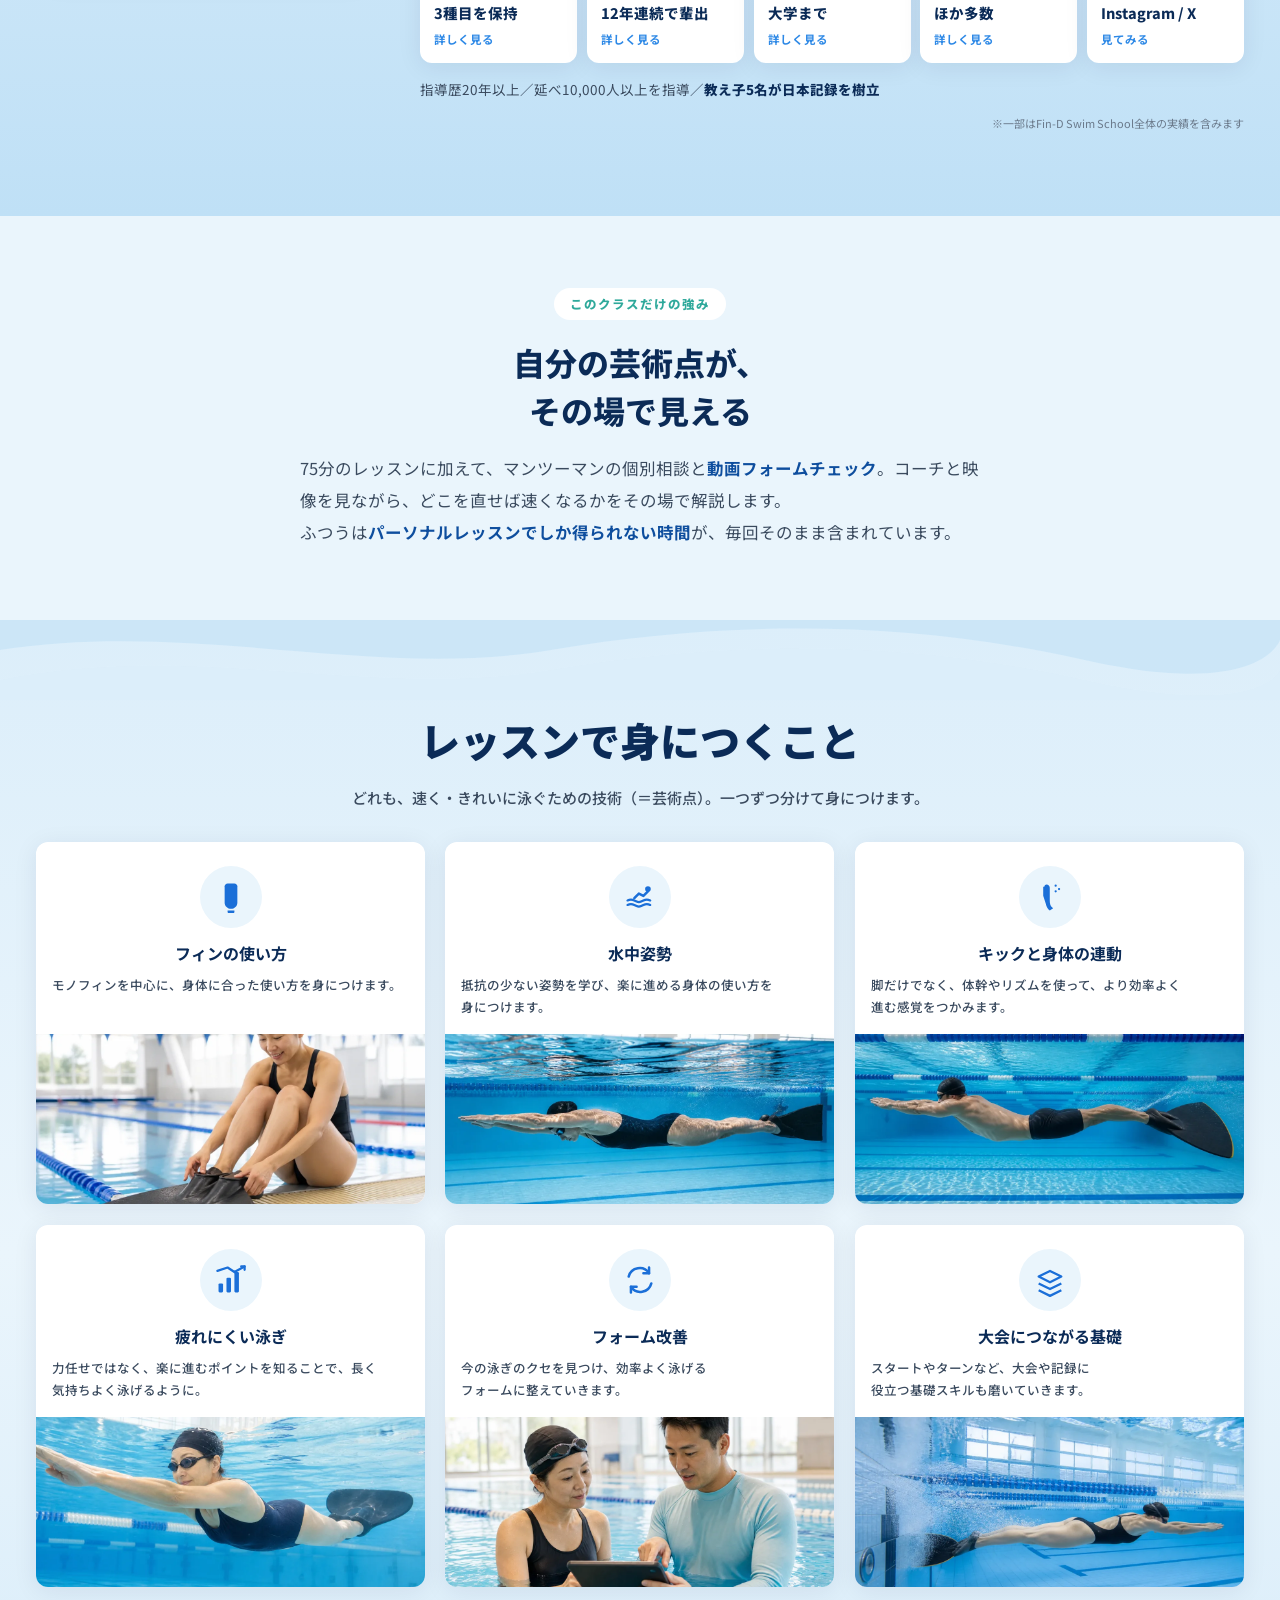
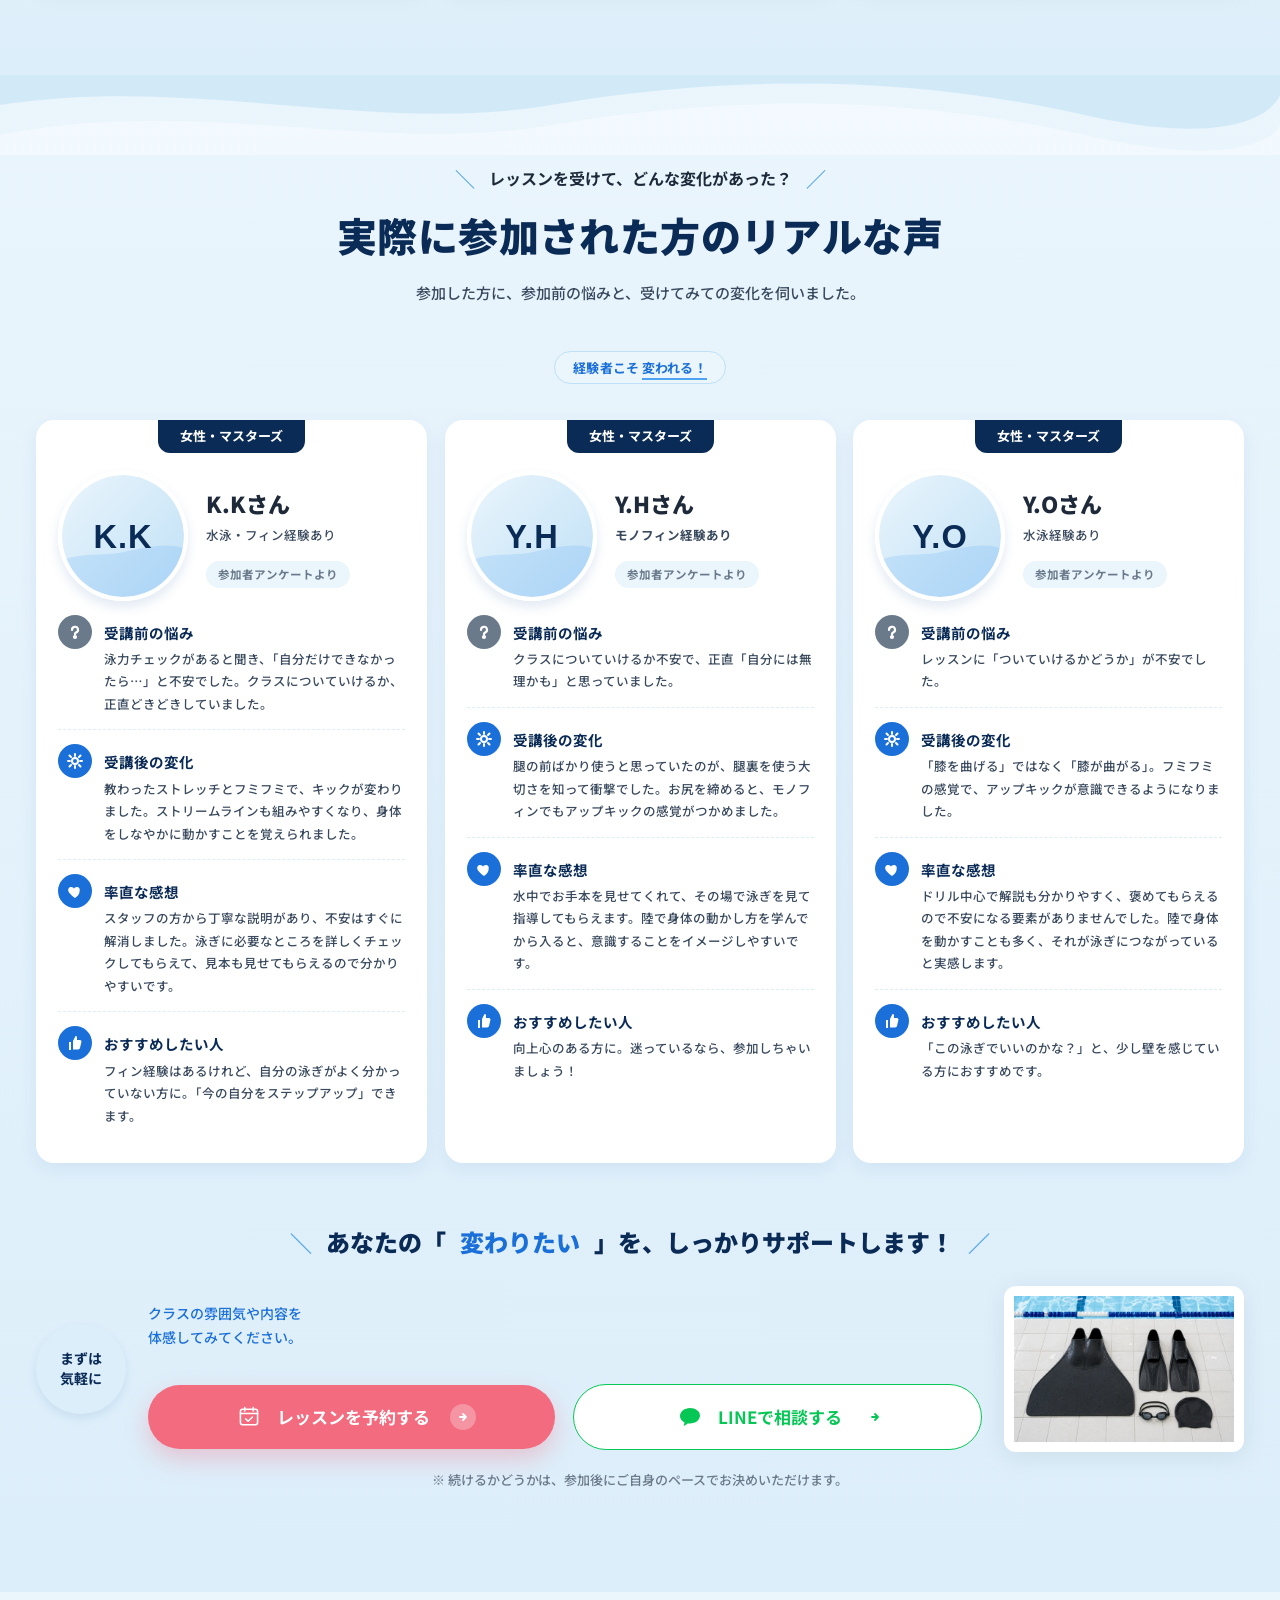
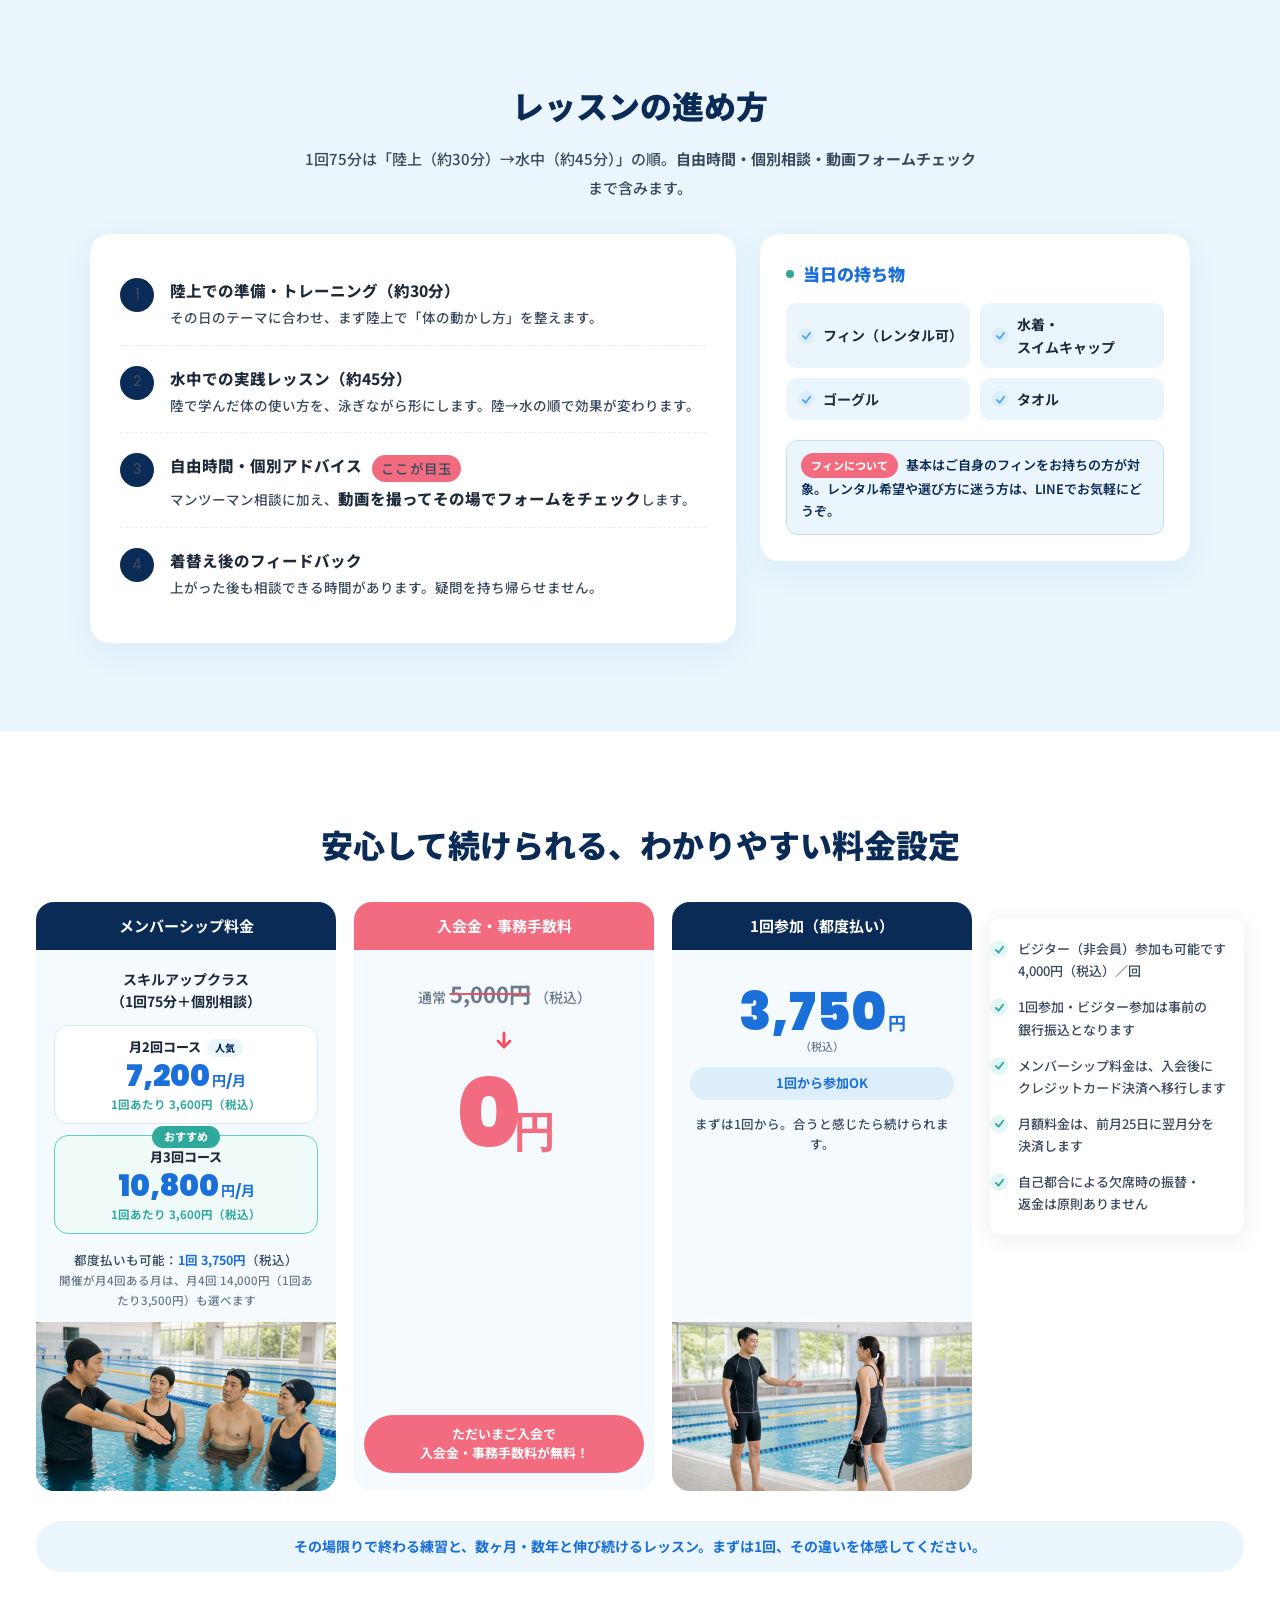
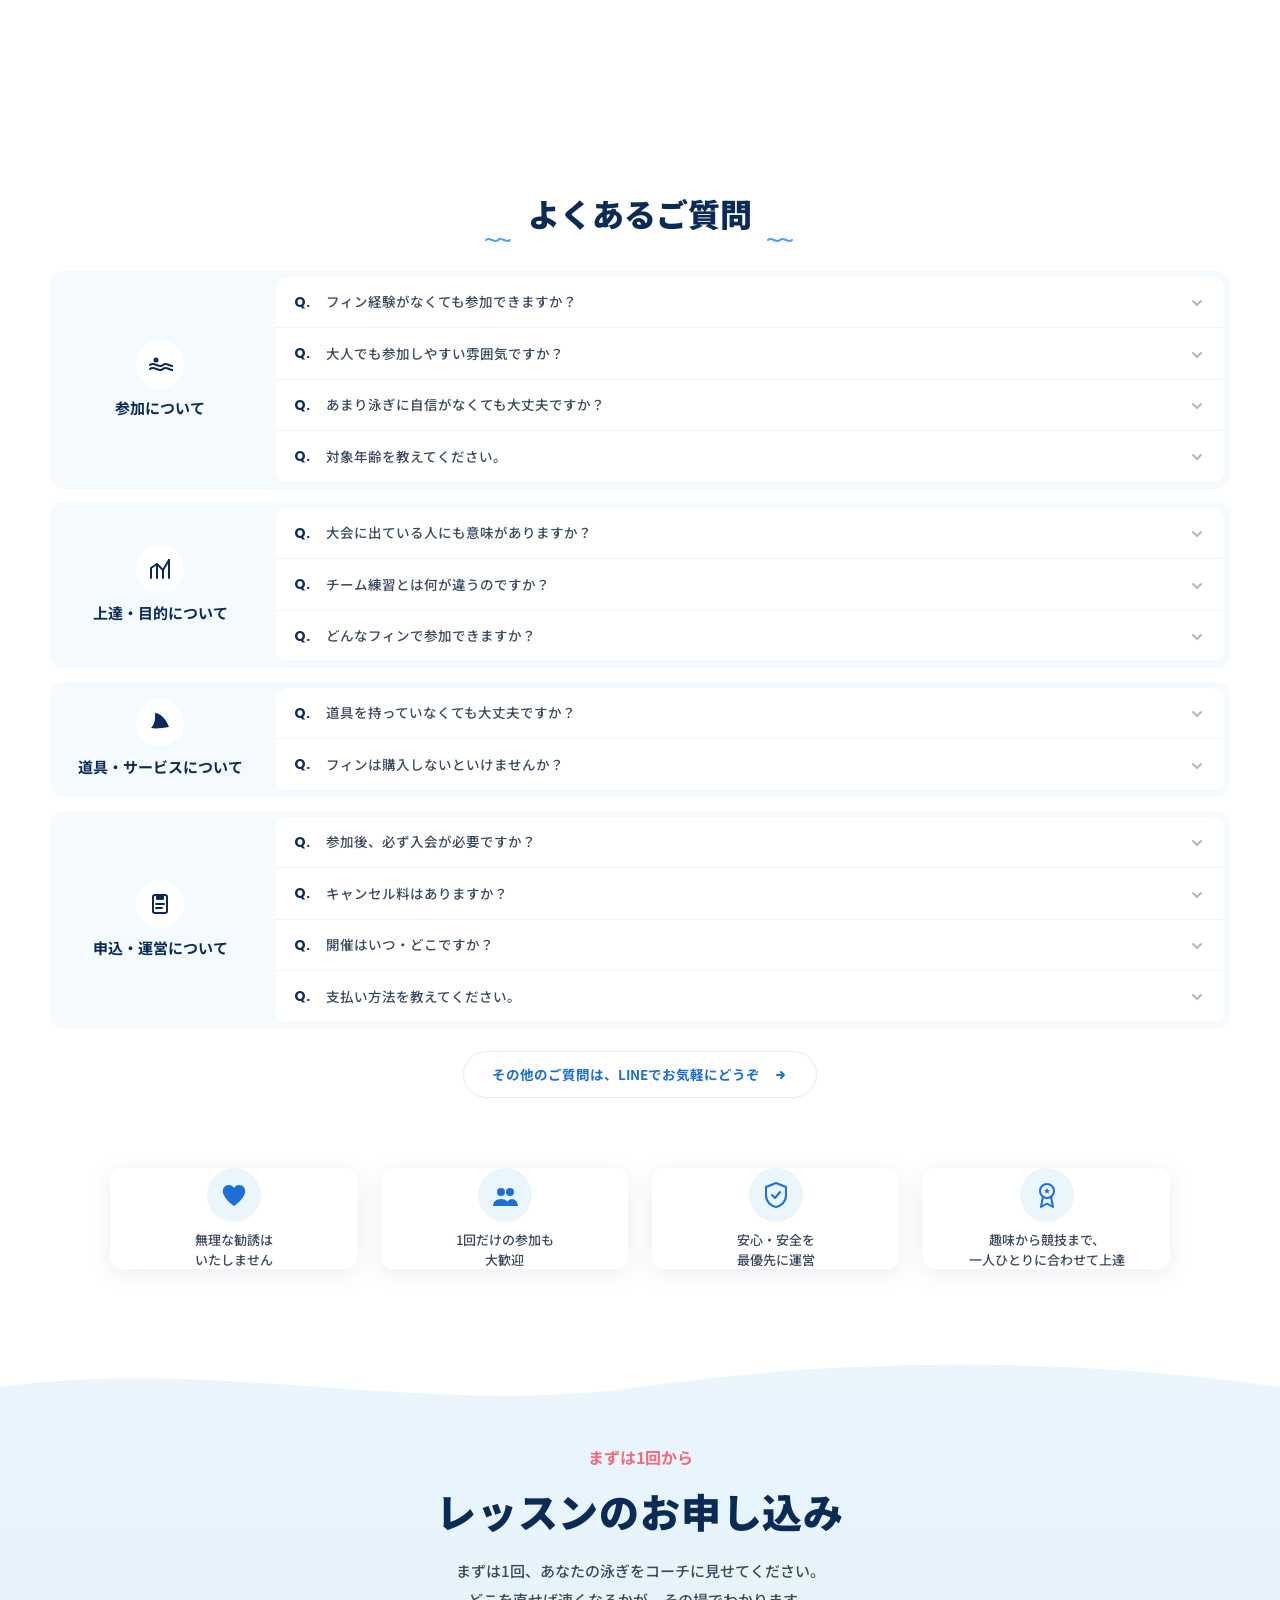
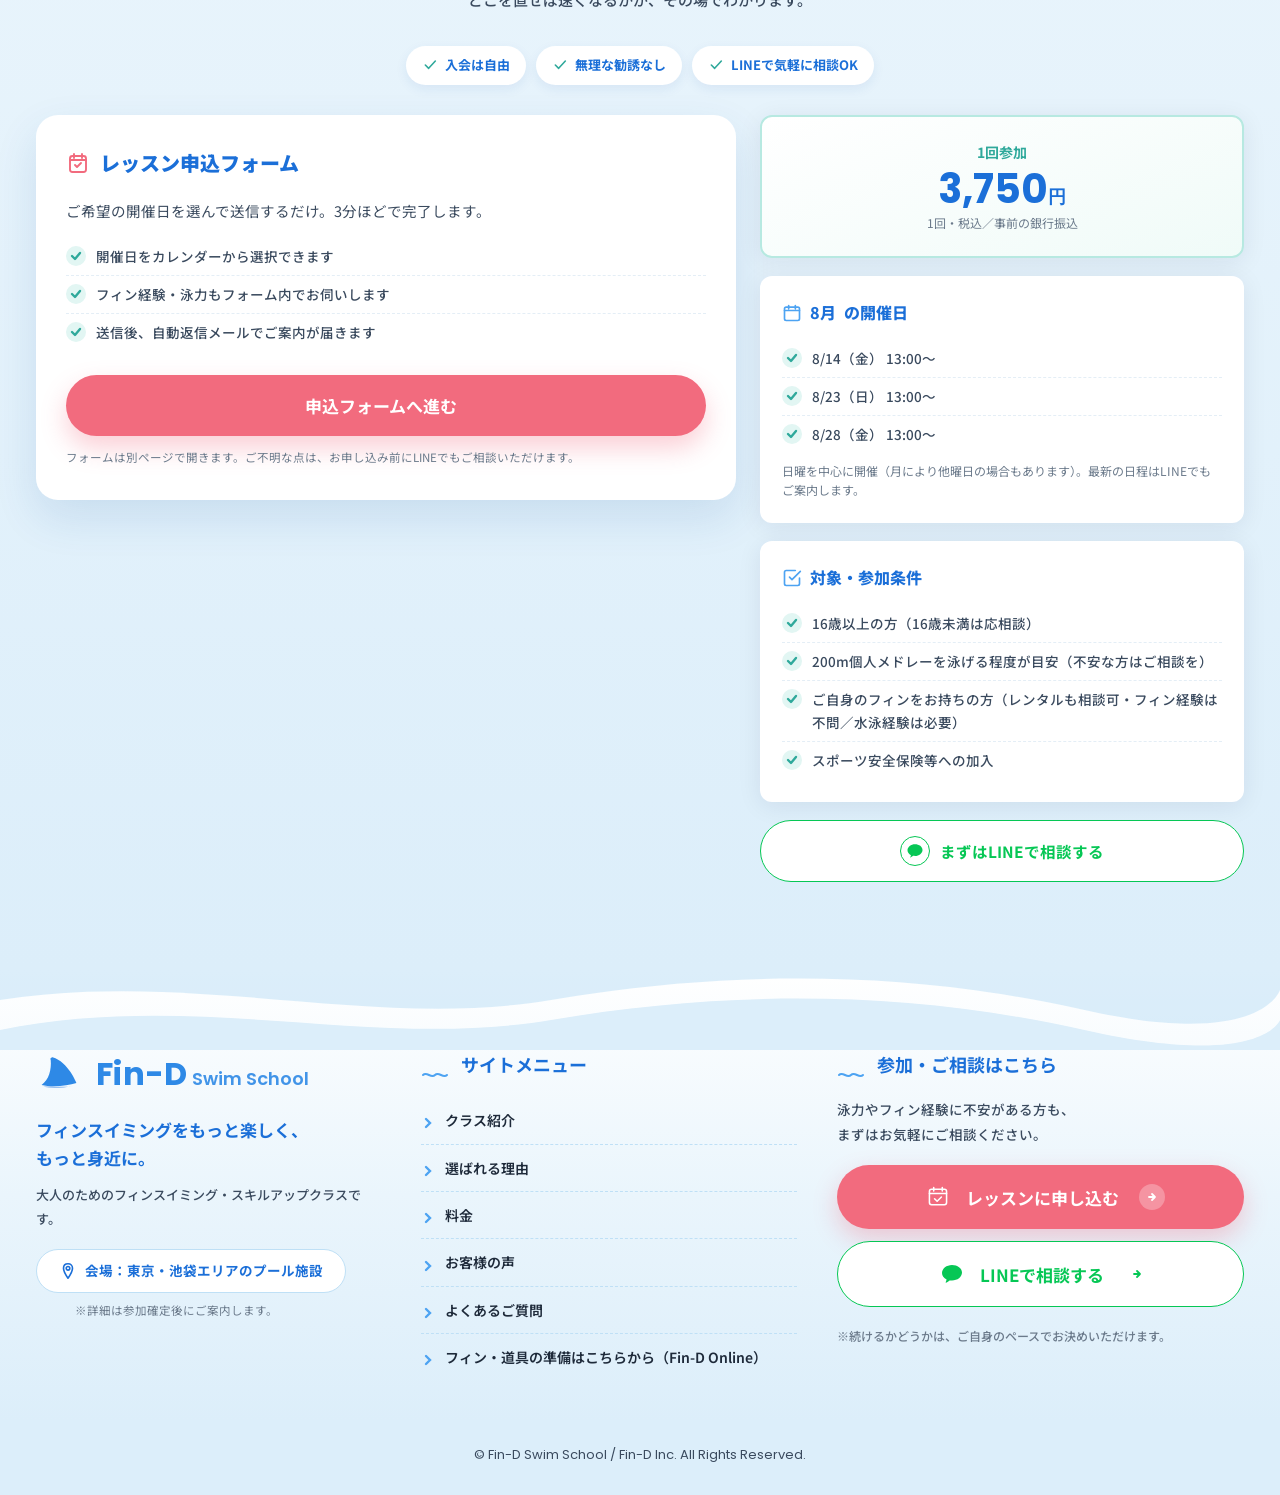
==== commit e8b49c86: "style: 縦の余白と動きのタイミングを規格化（リズム層を新設） 「余白とアニメーションのタイミングにまだ余地がある」という指摘を受け、 実測でばらつきを洗い出して8px基準のスケールに統一した。 " ====
--- a/index.html
+++ b/index.html
@@ -3961,6 +3961,102 @@
     .credit-section .coach-bio b{color:#fff !important}
     .credit-section .coach-name span{color:var(--blue-100) !important}
   }
+
+  /* --- モバイル可読性: 本文は標準の日本語折返しへ（2026-08-11） ---
+     文節折返し（word-break:auto-phrase）と text-wrap:pretty は、狭い画面の
+     段落テキストでは行長がガタつき、読みのテンポを壊す。短いラベル・見出し
+     （ピル・チップ・カード見出し等）にだけ残し、本文は通常の折返しに戻す。 */
+  @media(max-width:768px){
+    .hero-lead, .about-body, .about-sub, .reason-lead, .lesson-sub,
+    .recommend-lead, .reco-outro, .tg-sub, .apply-lead, .rv-sub,
+    .coach-bio, .compare-sub, .edge-band p, .cmp-pain, .cmp-ans,
+    .form-note, .pc-note, .rv-item p, .rv-bio, .tg-steps span, .tg-rental,
+    .cond-list li, .pc-notes li, .faq-answer, .apply-form > p,
+    .reco-pill, .tg-list li, .trust-item, .callout{
+      word-break:normal !important;
+      text-wrap:wrap !important;
+    }
+    /* 中央寄せの複数行リードは左揃えでスキャンしやすく */
+    .tg-sub{text-align:left}
+    /* 声カード: モノグラムが画面を支配しないサイズに */
+    .rv-photo{width:96px; height:96px}
+  }
+
+  /* ============================================================
+     Rhythm layer（2026-08-12）— 縦の余白と動きのタイミングを規格化
+     セクション上下・見出し階層・見出し→リード→本文の間隔が
+     セクションごとにバラバラ（PC 64〜84px / SP 6〜66px、見出し 28〜46px）
+     だったため、読み進めるテンポが一定にならなかった。
+     8px基準のスケールに統一する。数値の出所をここに集約する。
+     ============================================================ */
+
+  /* edge-band の見た目はここで持つ（旧: section の inline style。
+     inline は後段のCSSより強く、余白の規格化が効かなかった） */
+  .edge-band{background:var(--blue-50); padding-left:24px; padding-right:24px}
+
+  /* --- リストの既定インデント除去 ---
+     .reco-grid / .pc-notes に ul 既定の padding-left と list-style が
+     残っており、見出しより内側にズレて左端が揃っていなかった */
+  .reco-grid, .pc-notes{list-style:none; padding-left:0}
+
+  /* --- セクション上下: PC 88px / 短い橋渡しバンド 72px --- */
+  @media(min-width:769px){
+    .about-section, .recommend-section, .reason-section, .compare-section,
+    .lesson-section, .real-voice-section, .trial-guide, .pricing-section,
+    .flow-section, .apply-section{padding-top:88px; padding-bottom:88px}
+    .credit-section, .edge-band{padding-top:72px; padding-bottom:72px}
+  }
+  /* --- セクション上下: SP 一律48px（6px〜66pxのばらつきを解消） --- */
+  @media(max-width:768px){
+    .about-section, .recommend-section, .reason-section, .compare-section,
+    .credit-section, .edge-band, .lesson-section, .real-voice-section,
+    .trial-guide, .pricing-section, .flow-section, .apply-section{
+      padding-top:48px; padding-bottom:48px;
+    }
+  }
+
+  /* --- 見出しの階層を2段に統一（主要／サブ） --- */
+  .about-heading, .recommend-title, .reason-heading, .lesson-heading,
+  .rv-title, .apply-title{font-size:40px}
+  .compare-heading, .tg-heading, .pricing-heading, .faq-title,
+  .credit-title{font-size:32px}
+  @media(max-width:768px){
+    .about-heading, .recommend-title, .reason-heading, .lesson-heading,
+    .rv-title, .apply-title{font-size:26px}
+    .compare-heading, .tg-heading, .pricing-heading, .faq-title,
+    .credit-title{font-size:22px}
+  }
+
+  /* --- 見出し→リード→本文の間隔を統一 ---
+     リードが続く見出しは詰め（14px）、直接コンテンツが来る見出しは空ける（32px）。
+     リード自身は本文との間に32pxを置く。SPは各24px/12px。 */
+  .about-heading, .recommend-title, .reason-heading, .compare-heading,
+  .lesson-heading, .rv-title, .tg-heading, .apply-title{margin-bottom:14px}
+  .pricing-heading, .faq-title, .credit-title{margin-bottom:32px}
+  .about-sub, .recommend-lead, .reason-lead, .compare-sub, .lesson-sub,
+  .rv-sub, .tg-sub, .apply-lead{margin-bottom:32px}
+  @media(max-width:768px){
+    .about-heading, .recommend-title, .reason-heading, .compare-heading,
+    .lesson-heading, .rv-title, .tg-heading, .apply-title{margin-bottom:12px}
+    .pricing-heading, .faq-title, .credit-title{margin-bottom:24px}
+    .about-sub, .recommend-lead, .reason-lead, .compare-sub, .lesson-sub,
+    .rv-sub, .tg-sub, .apply-lead{margin-bottom:24px}
+  }
+
+  /* --- モーション: 速度を上げて「待たされ感」を消す ---
+     旧: fade .7s + rise .8s / 28px、pop はバウンド(1.45)付き。
+     スクロールしながら読むと動きが後追いしてもたついた。
+     距離を詰め、時間を約半分にし、跳ね返りを外して落ち着かせる。 */
+  @media (prefers-reduced-motion: no-preference){
+    html.reveal-ready .reveal{
+      transform:translateY(16px);
+      transition:opacity .45s ease, transform .55s cubic-bezier(.22,.7,.2,1);
+    }
+    html.reveal-ready .reveal-pop{
+      transform:translateY(12px) scale(.97);
+      transition:opacity .4s ease, transform .45s cubic-bezier(.22,.7,.2,1);
+    }
+  }
 </style>
 </head>
 <body>
@@ -4444,7 +4540,7 @@
   </div>
 
   <!-- ═══════════════ ⑦.5 セミパーソナルの強み ═══════════════ -->
-  <section class="edge-band" data-screen-label="Semi-personal" style="background:var(--blue-50); padding:64px 24px">
+  <section class="edge-band" data-screen-label="Semi-personal">
     <div style="max-width:920px; margin:0 auto; text-align:center">
       <p style="display:inline-block; font-size:12.5px; font-weight:800; letter-spacing:.08em; color:var(--teal-500); background:#fff; border-radius:999px; padding:6px 16px; margin:0 0 18px">このクラスだけの強み</p>
       <h2 style="font-weight:800; font-size:clamp(23px,5vw,32px); line-height:1.5; color:var(--navy-900); margin:0 0 18px; word-break:auto-phrase; text-wrap:balance">自分の芸術点が、<br />その場で見える</h2>
@@ -5417,7 +5513,9 @@
     all.forEach(function(el){
       var p = el.parentNode;
       var n = counters.get(p) || 0;
-      el.style.setProperty('--rd', Math.min(n * 80, 420) + 'ms');
+      // 連続カードの待ち時間を短く（旧 80ms×n/最大420ms は最後のカードが
+      // 表示まで約1.2秒かかり、スクロール速度に対して遅れて見えた）
+      el.style.setProperty('--rd', Math.min(n * 50, 200) + 'ms');
       counters.set(p, n + 1);
     });
 
@@ -5439,7 +5537,7 @@
       var vh = window.innerHeight || document.documentElement.clientHeight;
       for(var i = pending.length - 1; i >= 0; i--){
         var r = pending[i].getBoundingClientRect();
-        if(r.top < vh * 0.94 && r.bottom > 0) reveal(pending[i]);
+        if(r.top < vh * 0.96 && r.bottom > 0) reveal(pending[i]);
       }
       if(!pending.length){
         window.removeEventListener('scroll', onScroll);
@@ -5456,7 +5554,7 @@
     if('IntersectionObserver' in window){
       io = new IntersectionObserver(function(entries){
         entries.forEach(function(e){ if(e.isIntersecting) reveal(e.target); });
-      }, {threshold:0.08, rootMargin:'0px 0px -6% 0px'});
+      }, {threshold:0.01, rootMargin:'0px 0px -4% 0px'});
       pending.slice().forEach(function(el){ io.observe(el); });
     }
     window.addEventListener('scroll', onScroll, {passive:true});
